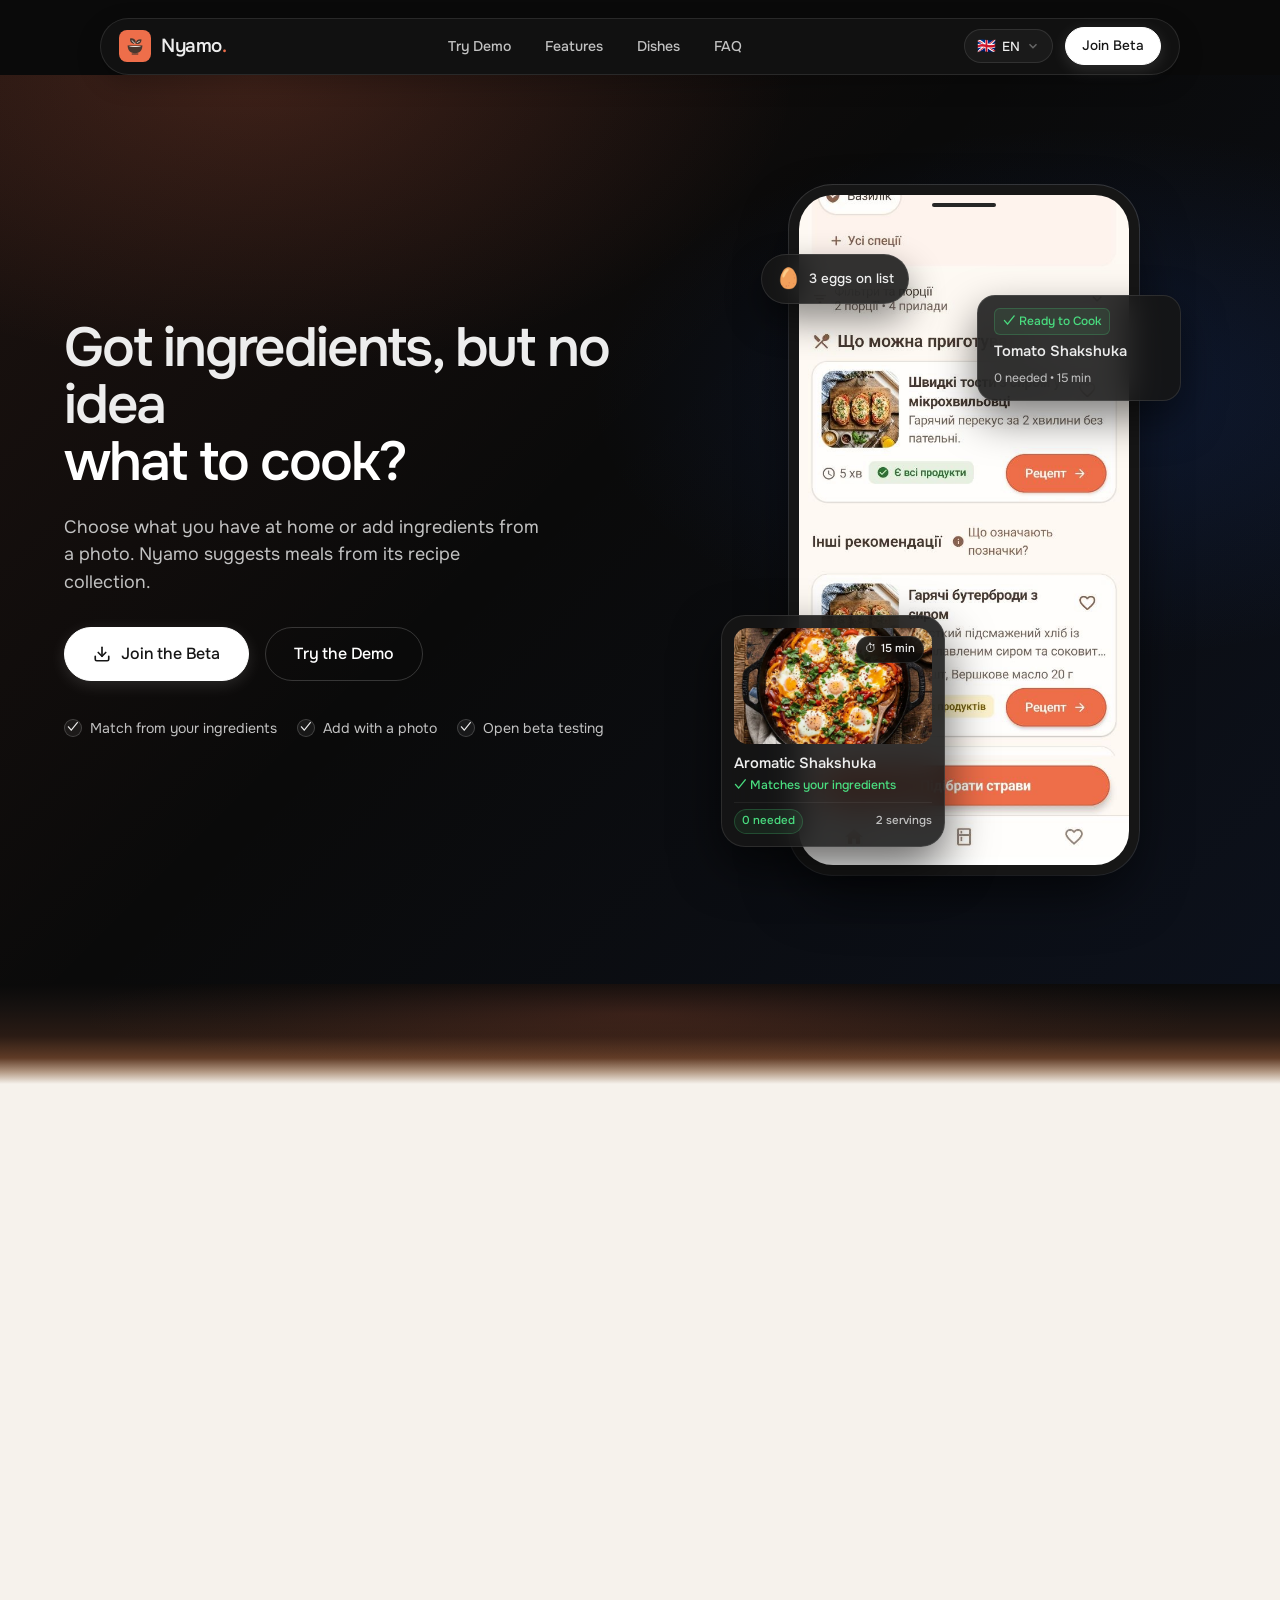
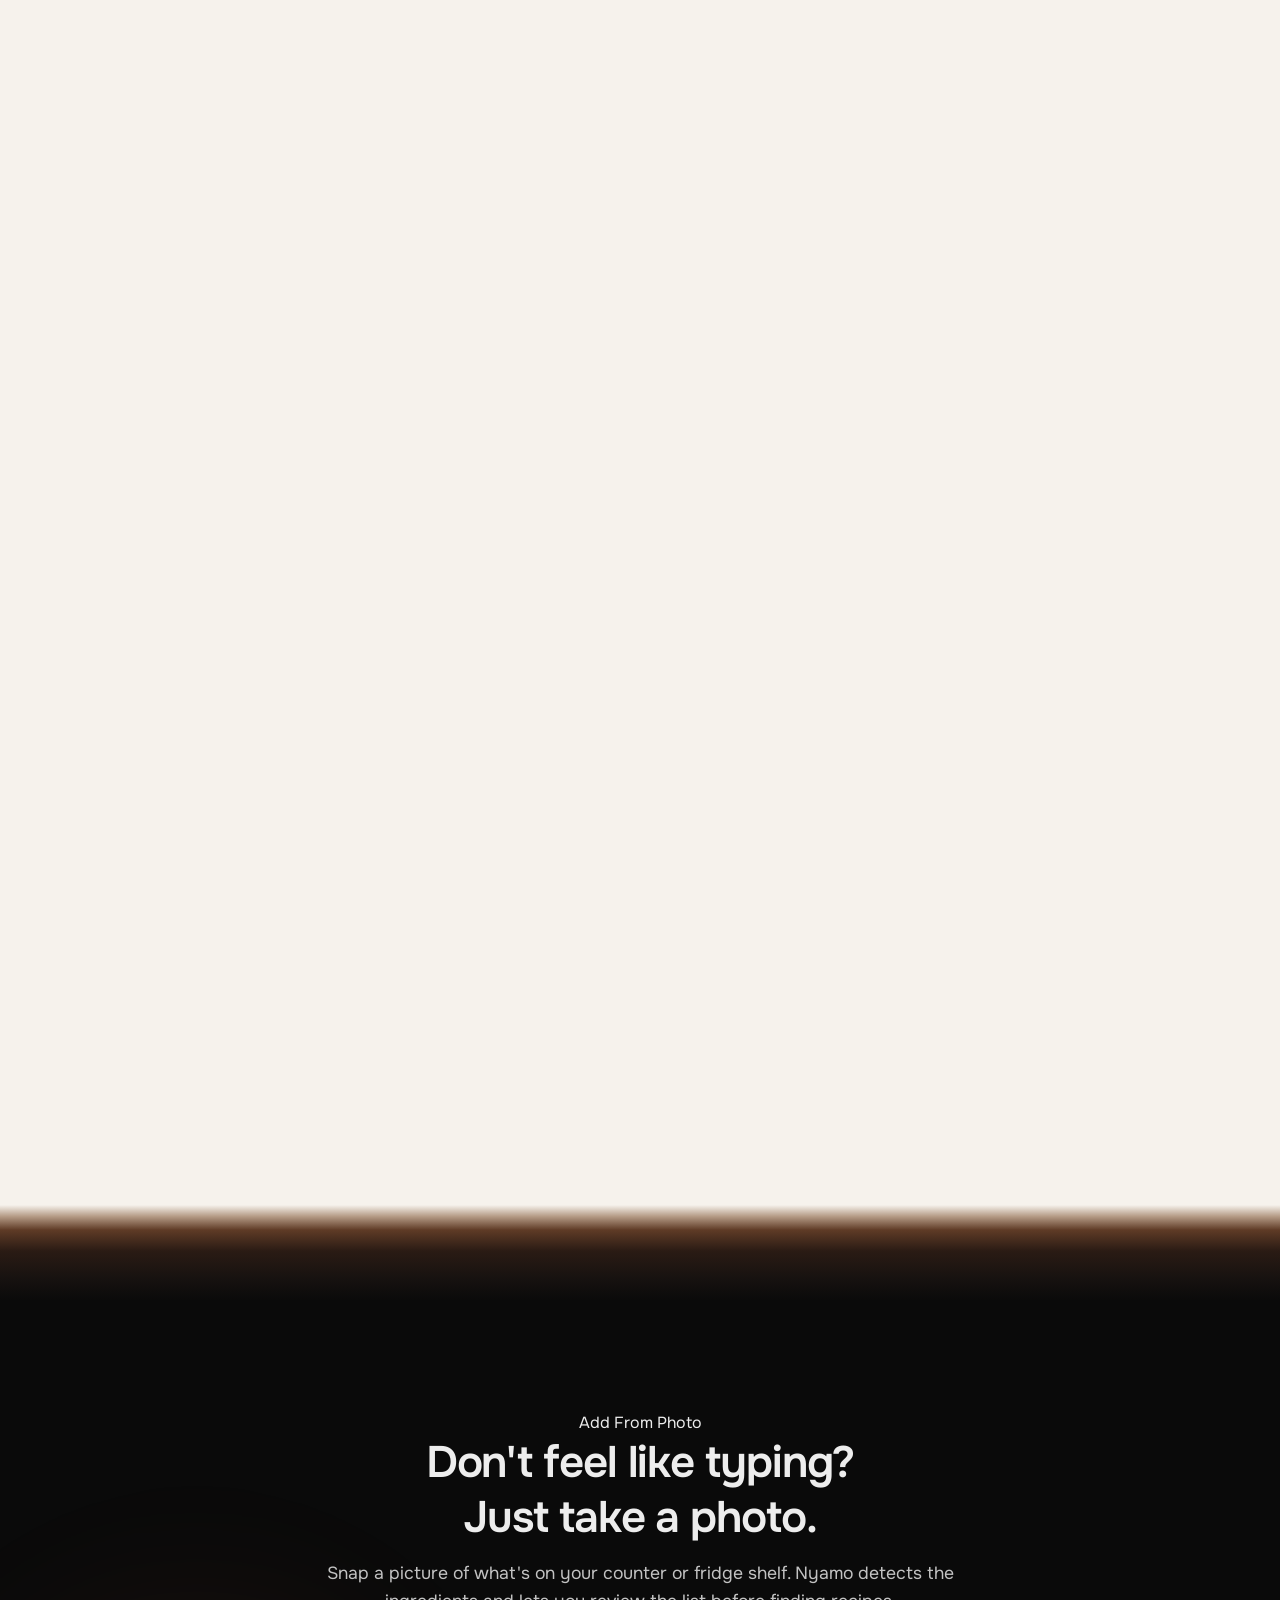
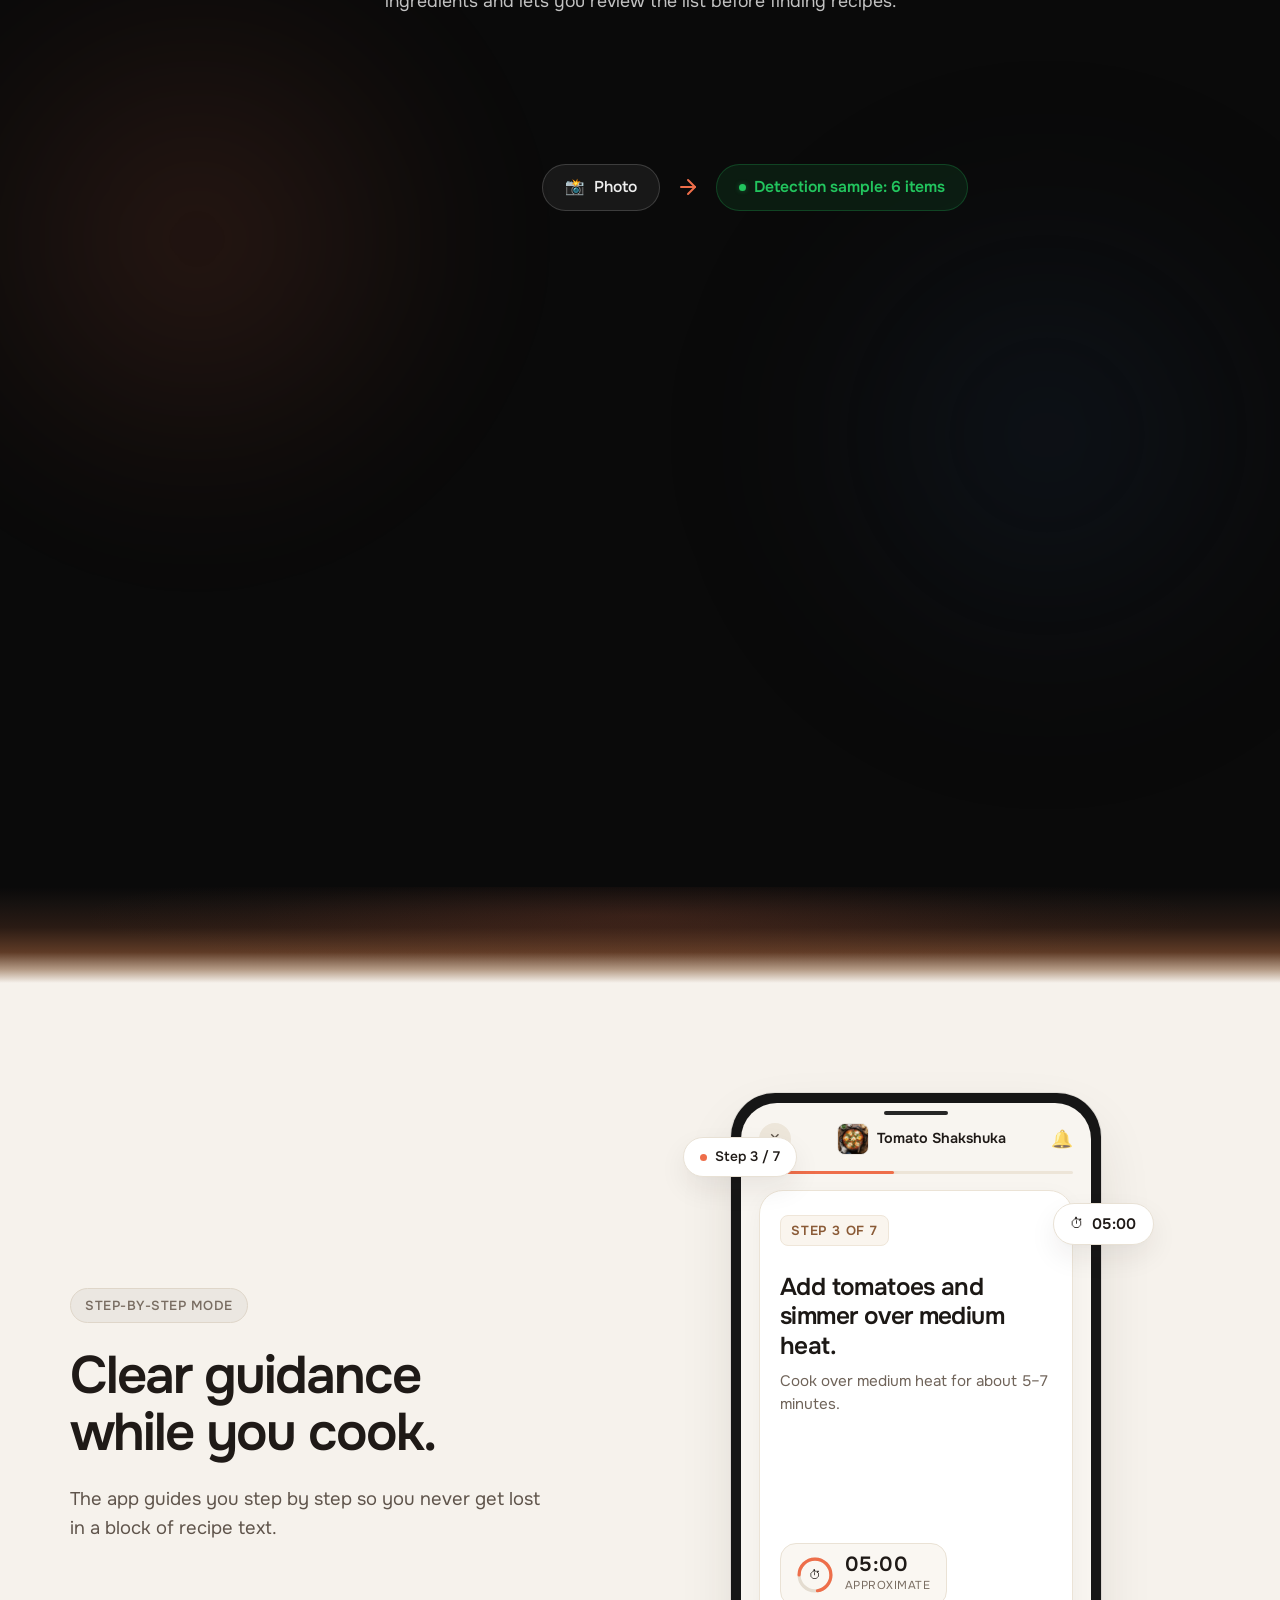
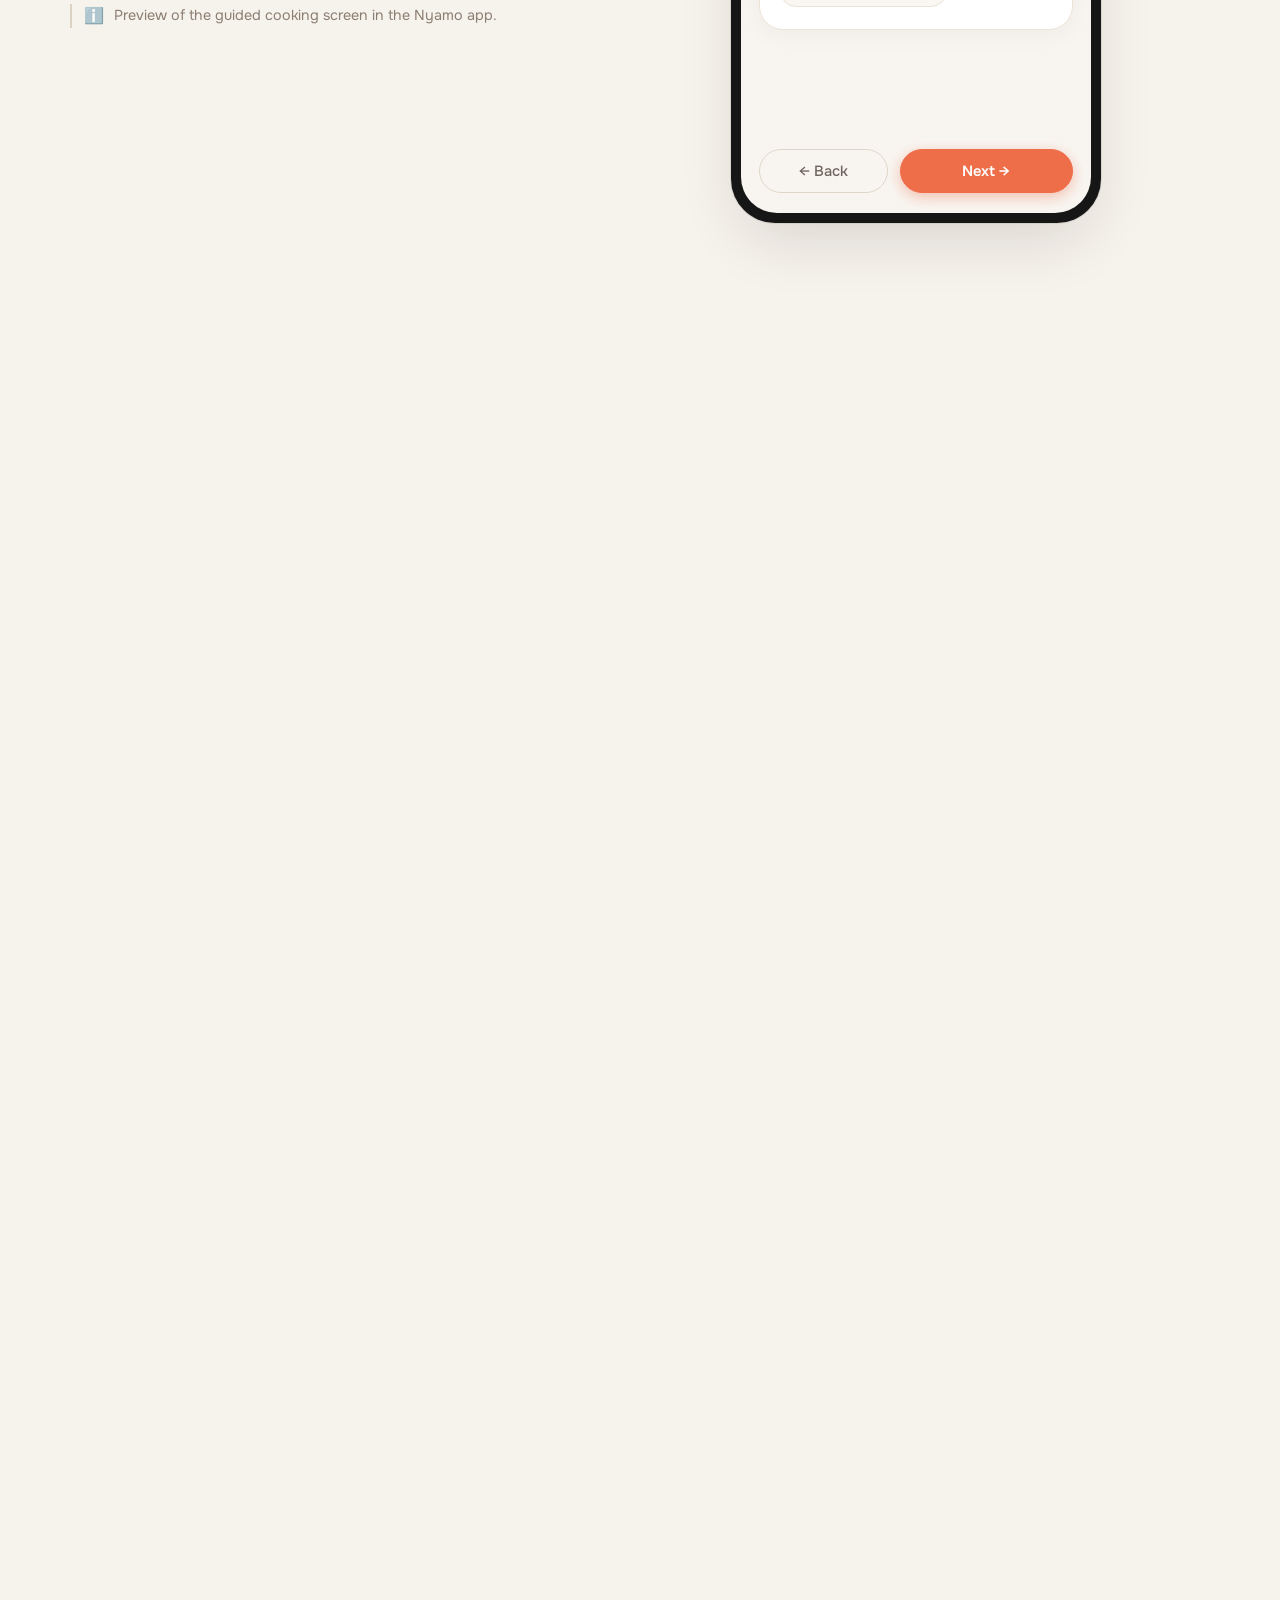
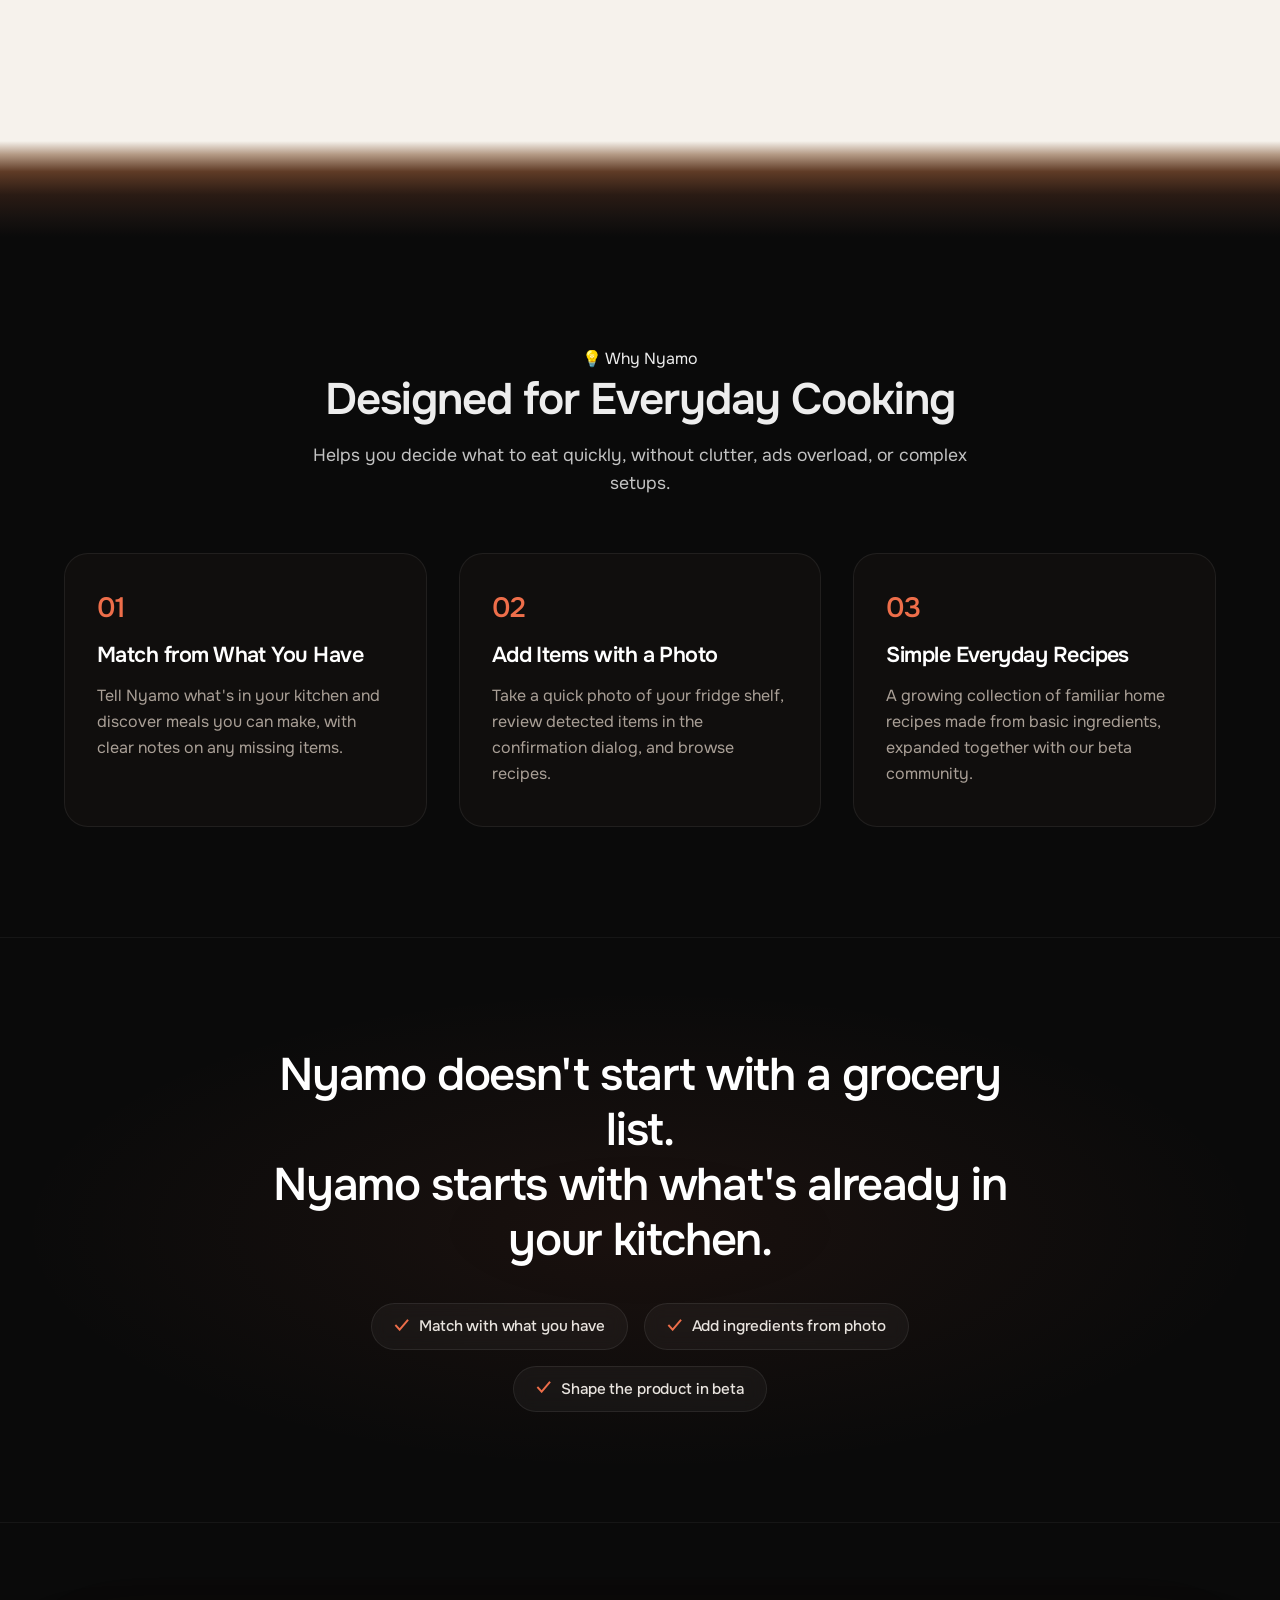
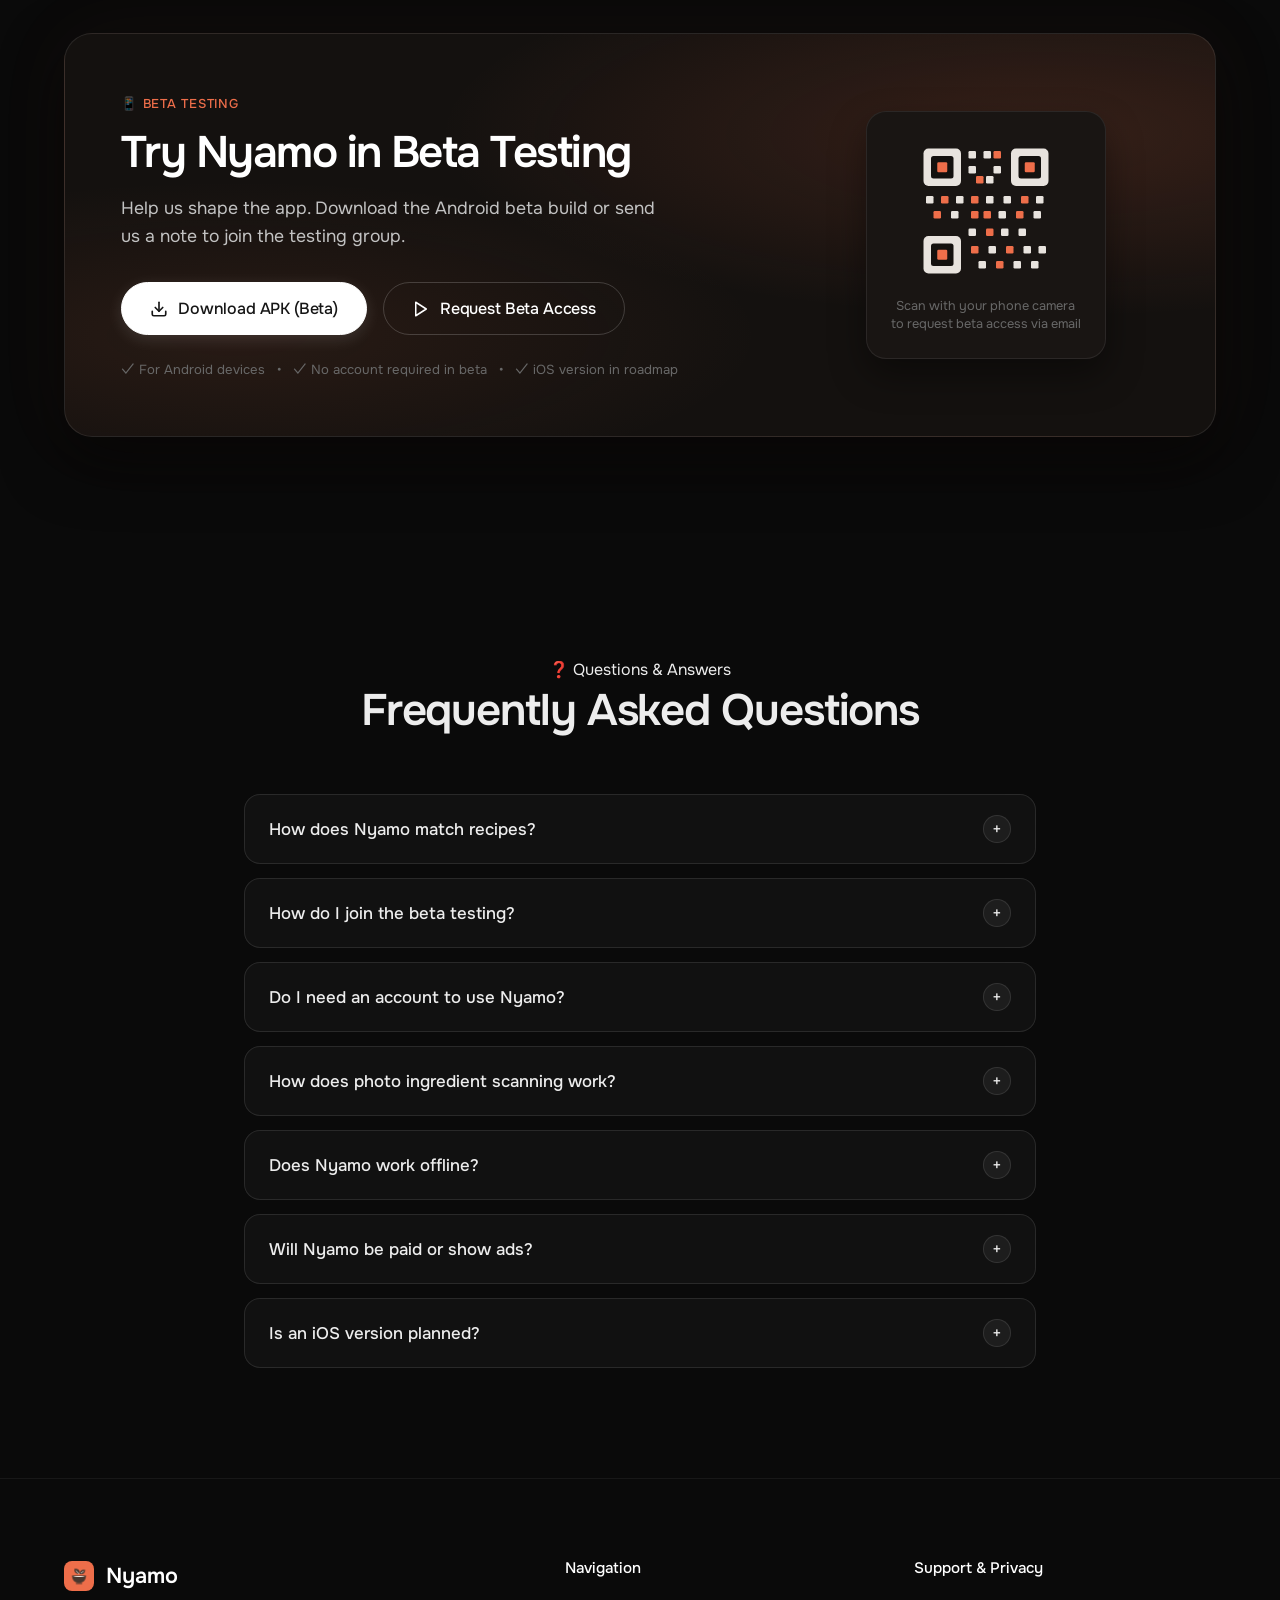
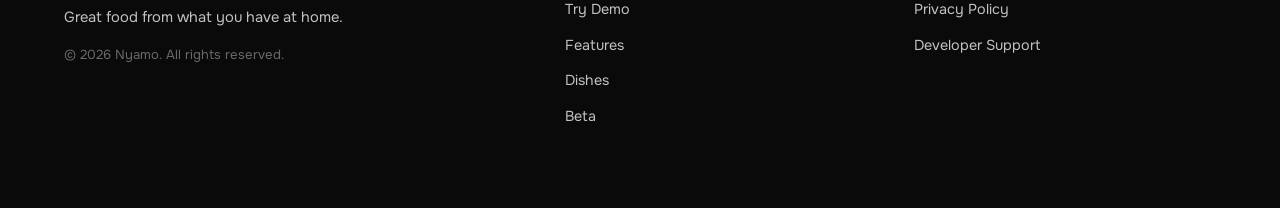
==== index.html @ 5fc953c7 "feat(landing): rewrite user copy for UK/PL/EN per verified product concept and beta launch" ====
<!DOCTYPE html>
<html lang="uk">
<head>
  <meta charset="UTF-8">
  <meta name="viewport" content="width=device-width, initial-scale=1.0">
  <title>Nyamo — Пошук страв із твоїх продуктів | Бета-тестування</title>
  
  <meta name="description" content="Nyamo допомагає знайти ідеї смачних страв із продуктів, які вже є вдома або на фото. Простий підбір страв, збереження прогресу та відкрите бета-тестування.">
  <meta name="keywords" content="Nyamo, Нямо, що приготувати, рецепти з продуктів, підбір страв, бета-тестування, рецепти за фото, кулінарний помічник">
  <meta name="author" content="NeoFlux Technologies">
  <meta name="theme-color" content="#0a0a0a">

  <!-- Open Graph / Facebook -->
  <meta property="og:type" content="website">
  <meta property="og:url" content="https://nyamo.app/">
  <meta property="og:title" content="Nyamo — Пошук страв із твоїх продуктів | Бета-тестування">
  <meta property="og:description" content="Знаходь ідеї смачних страв із продуктів, які вже є вдома або на фото. Простий підбір страв, збереження прогресу та відкрите бета-тестування.">
  <meta property="og:image" content="assets/images/feature-graphic-1024x500.png">

  <!-- Twitter -->
  <meta name="twitter:card" content="summary_large_image">
  <meta name="twitter:title" content="Nyamo — Пошук страв із твоїх продуктів">
  <meta name="twitter:description" content="Знаходь ідеї смачних страв із продуктів, які вже є вдома або на фото. Простий підбір страв та відкрите бета-тестування.">
  <meta name="twitter:image" content="assets/images/feature-graphic-1024x500.png">

  <!-- Favicon -->
  <link rel="icon" type="image/png" href="assets/images/icon-512.png">

  <!-- Fonts: Onest (Multilingual with full Ukrainian Cyrillic support) -->
  <link rel="preconnect" href="https://fonts.googleapis.com">
  <link rel="preconnect" href="https://fonts.gstatic.com" crossorigin>
  <link href="https://fonts.googleapis.com/css2?family=Onest:wght@400..700&display=swap" rel="stylesheet">

  <link rel="stylesheet" href="styles.css">
</head>
<body class="theme-dimension">

  <!-- Navigation -->
  <header class="site-header" id="header">
    <div class="header-container">
      <a href="#" class="brand-logo" aria-label="Nyamo Головна">
        <img src="assets/images/icon-512.png" alt="Логотип Nyamo" class="brand-icon">
        <span class="brand-text">Nyamo<span class="brand-dot">.</span></span>
      </a>

      <nav class="desktop-nav" aria-label="Головне меню" id="desktopNav">
        <span class="nav-active-pill" id="navActivePill" aria-hidden="true"></span>
        <a href="#interactive-demo" class="nav-link" data-i18n="nav.demo">Спробувати демо</a>
        <a href="#features" class="nav-link" data-i18n="nav.features">Можливості</a>
        <a href="#food-discovery" class="nav-link" data-i18n="nav.recipes">Страви</a>
        <a href="#faq" class="nav-link" data-i18n="nav.faq">FAQ</a>
      </nav>

      <div class="header-actions">
        <!-- Language Switcher -->
        <div class="lang-selector" id="langSelector">
          <button class="lang-btn" id="langDropdownBtn" aria-label="Оберіть мову" aria-expanded="false">
            <span class="lang-current-flag">🇺🇦</span>
            <span class="lang-current-code">UA</span>
            <svg class="lang-arrow" viewBox="0 0 24 24" width="14" height="14" fill="none" stroke="currentColor" stroke-width="2.5"><polyline points="6 9 12 15 18 9"></polyline></svg>
          </button>
          <div class="lang-dropdown" id="langDropdown">
            <button class="lang-option active" data-lang="uk">
              <span class="flag">🇺🇦</span>
              <span class="name">Українська</span>
            </button>
            <button class="lang-option" data-lang="pl">
              <span class="flag">🇵🇱</span>
              <span class="name">Polski</span>
            </button>
            <button class="lang-option" data-lang="en">
              <span class="flag">🇬🇧</span>
              <span class="name">English</span>
            </button>
          </div>
        </div>

        <a href="#download" class="btn btn-primary btn-sm header-cta" data-i18n="nav.download">
          <svg class="btn-icon" viewBox="0 0 24 24" fill="none" stroke="currentColor" stroke-width="2" stroke-linecap="round" stroke-linejoin="round">
            <path d="M21 15v4a2 2 0 0 1-2 2H5a2 2 0 0 1-2-2v-4"></path>
            <polyline points="7 10 12 15 17 10"></polyline>
            <line x1="12" y1="15" x2="12" y2="3"></line>
          </svg>
          Долучитися до бети
        </a>
        <button class="menu-toggle" id="menuToggle" aria-label="Відкрити меню" aria-expanded="false">
          <span class="hamburger-line"></span>
          <span class="hamburger-line"></span>
          <span class="hamburger-line"></span>
        </button>
      </div>
    </div>

    <!-- Mobile Navigation Drawer -->
    <div class="mobile-drawer" id="mobileDrawer">
      <nav class="mobile-nav" aria-label="Мобільне меню">
        <div class="mobile-lang-row">
          <span class="mobile-lang-label">Мова / Language:</span>
          <div class="mobile-lang-buttons">
            <button class="mobile-lang-btn active" data-lang="uk">🇺🇦 UA</button>
            <button class="mobile-lang-btn" data-lang="pl">🇵🇱 PL</button>
            <button class="mobile-lang-btn" data-lang="en">🇬🇧 EN</button>
          </div>
        </div>
        <a href="#interactive-demo" class="mobile-nav-link" data-i18n="nav.demo">Спробувати демо</a>
        <a href="#features" class="mobile-nav-link" data-i18n="nav.features">Можливості</a>
        <a href="#food-discovery" class="mobile-nav-link" data-i18n="nav.recipes">Страви</a>
        <a href="#faq" class="mobile-nav-link" data-i18n="nav.faq">FAQ</a>
        <div class="mobile-nav-footer">
          <a href="#download" class="btn btn-primary btn-block" data-i18n="hero.ctaDownload">Долучитися до бета-тестування</a>
        </div>
      </nav>
    </div>
  </header>

  <main>
    <!-- Hero Section -->
    <section class="hero-section" id="hero">
      <div class="container hero-grid">
        <div class="hero-content">
          <h1 class="hero-title" data-i18n="hero.title">
            Є продукти, але не знаєш,<br>
            <span class="text-highlight">що приготувати?</span>
          </h1>

          <p class="hero-subtitle" data-i18n="hero.subtitle">
            Обери продукти, які маєш, або додай їх за допомогою фото. Nyamo запропонує страви з каталогу рецептів.
          </p>

          <div class="hero-cta-group">
            <a href="#download" class="btn btn-primary btn-lg">
              <svg class="btn-icon" viewBox="0 0 24 24" fill="none" stroke="currentColor" stroke-width="2.2" stroke-linecap="round" stroke-linejoin="round">
                <path d="M21 15v4a2 2 0 0 1-2 2H5a2 2 0 0 1-2-2v-4"></path>
                <polyline points="7 10 12 15 17 10"></polyline>
                <line x1="12" y1="15" x2="12" y2="3"></line>
              </svg>
              <span data-i18n="hero.ctaDownload">Долучитися до бета-тестування</span>
            </a>

            <a href="#interactive-demo" class="btn btn-secondary btn-lg">
              <span data-i18n="hero.ctaDemo">Спробувати демо</span>
            </a>
          </div>

          <div class="hero-trust-row">
            <div class="trust-pill">
              <span class="trust-icon">✓</span>
              <span data-i18n="hero.trustFree">Підбір за твоїми продуктами</span>
            </div>
            <div class="trust-pill">
              <span class="trust-icon">✓</span>
              <span data-i18n="hero.trustOffline">Додавання за фото</span>
            </div>
            <div class="trust-pill">
              <span class="trust-icon">✓</span>
              <span data-i18n="hero.trustRecipes">Відкрите бета-тестування</span>
            </div>
          </div>
        </div>

        <div class="hero-visual">
          <div class="phone-mockup-wrapper">
            <!-- Floating Element 1: Food Photography Plate Showcase Card -->
            <div class="hero-food-plate" id="heroFoodPlate">
              <div class="food-plate-img-wrapper">
                <img src="assets/images/dishes/recipe_shakshuka.webp" alt="Гаряча домашня шакшука" class="food-plate-img" loading="eager">
                <div class="food-plate-tag">
                  <span>⏱</span>
                  <span data-i18n="hero.foodCardTime">15 хв</span>
                </div>
              </div>
              <div class="food-plate-details">
                <strong class="food-plate-title" data-i18n="hero.foodCardTitle">Ароматна шакшука</strong>
                <p class="food-plate-subtitle" data-i18n="hero.foodCardStatus">✓ Підходить за списком продуктів</p>
                <div class="food-plate-meta">
                  <span class="badge-mini-green" data-i18n="hero.foodCardMissing">0 докуплено</span>
                  <span class="badge-mini-servings" data-i18n="hero.foodCardServings">2 порції</span>
                </div>
              </div>
            </div>

            <!-- Floating Element 2: Compact Supporting Pill -->
            <div class="floating-card floating-pill-compact">
              <span class="floating-emoji">🥚</span>
              <strong data-i18n="hero.badgeEggsPill">3 яйця у списку</strong>
            </div>

            <!-- Floating Element 3: Recipe Status Card -->
            <div class="floating-card floating-card-status">
              <div class="floating-status-header">
                <span class="floating-badge-status status-can-cook" data-i18n="hero.badgeCanCook">✓ Можна приготувати</span>
              </div>
              <p class="floating-status-title" data-i18n="hero.badgeShakshuka">Шакшука з томатами</p>
              <div class="floating-status-meta">
                <span data-i18n="hero.foodCardMissing">0 докуплено</span> • <span data-i18n="hero.foodCardTime">15 хв</span>
              </div>
            </div>

            <!-- Realistic Smartphone Frame -->
            <div class="phone-frame">
              <div class="phone-speaker"></div>
              <div class="phone-screen">
                <img src="assets/images/screenshots/03-recommendations.jpg" alt="Інтерфейс додатку Nyamo — список рекомендацій" class="screen-img">
              </div>
            </div>
          </div>
        </div>
      </div>
    </section>

    <!-- Smooth Transition Bleed into Warm Cream Canvas -->
    <div class="hero-transition-bleed" aria-hidden="true"></div>

    <!-- Interactive Ingredient Playground Section (Warm Cream Canvas) -->
    <section class="section playground-section" id="interactive-demo">
      <div class="container">
        <div class="section-header text-center">
          <h2 class="section-title reveal-item" data-i18n="playground.title">
            Обери продукти.<br>
            Подивись, що можна приготувати.
          </h2>
          <p class="section-description reveal-item reveal-delay-1" data-i18n="playground.desc">
            Познач, що є вдома, і подивись варіанти страв із каталогу. Nyamo покаже точний збіг або чого саме не вистачає.
          </p>
        </div>

        <div class="playground-card reveal-item reveal-delay-2">
          <!-- Control Bar -->
          <div class="playground-controls">
            <div class="controls-label">
              <span class="icon">🧺</span>
              <strong data-i18n="playground.fridgeLabel">Твій віртуальний холодильник</strong>
              <span class="selected-count" id="selectedCount">Вибрано: 0</span>
            </div>

            <div class="preset-buttons">
              <span class="preset-label" data-i18n="playground.presetLabel">Швидкі набори:</span>
              <button class="preset-btn" data-preset="breakfast" data-i18n="playground.presetBreakfast">Сніданок</button>
              <button class="preset-btn" data-preset="potato" data-i18n="playground.presetPotato">Деруни &amp; Картопля</button>
              <button class="preset-btn" data-preset="pasta" data-i18n="playground.presetPasta">Сирна паста</button>
              <button class="preset-btn preset-reset" id="resetIngredients" data-i18n="playground.presetReset">Очистити</button>
            </div>
          </div>

          <!-- Ingredient Chips Grid -->
          <div class="chips-container" id="chipsContainer">
            <!-- Generated dynamically by app.js -->
          </div>

          <!-- Live Matching Results Header -->
          <div class="matcher-results-header">
            <div class="results-title-group">
              <h3 class="results-title" data-i18n="playground.resultsTitle">Підібрані страви</h3>
              <p class="results-subtitle" id="resultsSummary">Оберіть інгредієнти вище, щоб побачити відповідні страви</p>
            </div>
            <div class="portions-selector">
              <span class="portions-label" data-i18n="playground.portionsLabel">Порції:</span>
              <div class="portions-toggle">
                <button class="portion-btn active" data-portions="2" data-i18n="playground.portion2">2 порції</button>
                <button class="portion-btn" data-portions="4" data-i18n="playground.portion4">4 порції</button>
              </div>
            </div>
          </div>

          <!-- Matching Recipe Cards Grid -->
          <div class="matching-recipes-grid" id="matchingRecipesGrid">
            <!-- Generated dynamically by app.js -->
          </div>
        </div>
      </div>
    </section>

    <!-- Smooth Transition Bleed back to Dark Canvas -->
    <div class="playground-transition-bottom" aria-hidden="true"></div>

    <!-- Camera Scanning Section (Dark Cinematic Canvas) -->
    <section class="section camera-section" id="camera-scan">
      <div class="container">
        <!-- Section Header -->
        <div class="section-header text-center">
          <div class="section-badge" data-i18n="camera.tag">Додавання за фото</div>
          <h2 class="section-title" data-i18n="camera.title">
            Не хочеш додавати вручну?<br>
            Просто сфотографуй.
          </h2>
          <p class="section-description" data-i18n="camera.desc">
            Сфотографуй те, що маєш на поличці чи на столі. Nyamo запропонує список продуктів для перевірки перед підбором страв.
          </p>
        </div>

        <!-- Large Two-Part Composition Grid -->
        <div class="camera-composition-grid">
          <!-- LEFT: Large Phone Mockup with Nyamo Camera Interface -->
          <div class="camera-mockup-col">
            <div class="camera-mockup-wrapper">
              <div class="phone-frame camera-phone-frame">
                <div class="phone-speaker"></div>
                <div class="phone-screen camera-phone-screen">
                  <div class="camera-viewfinder">
                    <!-- Top Camera Bar -->
                    <div class="camera-top-bar">
                      <button class="cam-tool-btn" aria-label="Flash" type="button">⚡️</button>
                      <div class="cam-brand-badge">Nyamo Cam</div>
                      <button class="cam-tool-btn" aria-label="Grid" type="button">
                        <svg width="14" height="14" viewBox="0 0 24 24" fill="none" stroke="currentColor" stroke-width="2">
                          <rect x="3" y="3" width="18" height="18" rx="2"></rect>
                          <line x1="9" y1="3" x2="9" y2="21"></line>
                          <line x1="15" y1="3" x2="15" y2="21"></line>
                          <line x1="3" y1="9" x2="21" y2="9"></line>
                          <line x1="3" y1="15" x2="21" y2="15"></line>
                        </svg>
                      </button>
                    </div>

                    <!-- Viewfinder Preview Area -->
                    <div class="camera-preview-area">
                      <img src="assets/images/camera-counter-ingredients.webp" alt="Продукти на кухонній стільниці у видошукачі Nyamo" class="camera-photo-bg" loading="lazy">
                      
                      <!-- Subtle Scan Beam (Runs once on scroll entrance) -->
                      <div class="camera-scan-line" aria-hidden="true"></div>

                      <!-- Native Floating Recognition Badges (Timed to scan sweep) -->
                      <div class="cam-detect-label cam-label-milk" style="--delay: 0.35s;">
                        <span class="cam-label-name" data-i18n="camera.labelMilk">Молоко</span>
                        <span class="cam-label-check">✓</span>
                      </div>

                      <div class="cam-detect-label cam-label-onion" style="--delay: 0.48s;">
                        <span class="cam-label-name" data-i18n="camera.labelOnion">Цибуля</span>
                        <span class="cam-label-check">✓</span>
                      </div>

                      <div class="cam-detect-label cam-label-herbs" style="--delay: 0.62s;">
                        <span class="cam-label-name" data-i18n="camera.labelHerbs">Зелень</span>
                        <span class="cam-label-check">✓</span>
                      </div>

                      <div class="cam-detect-label cam-label-eggs" style="--delay: 0.74s;">
                        <span class="cam-label-name" data-i18n="camera.labelEggs">Яйця</span>
                        <span class="cam-label-check">✓</span>
                      </div>

                      <div class="cam-detect-label cam-label-cheese" style="--delay: 0.88s;">
                        <span class="cam-label-name" data-i18n="camera.labelCheese">Сир</span>
                        <span class="cam-label-check">✓</span>
                      </div>

                      <div class="cam-detect-label cam-label-tomatoes" style="--delay: 1.02s;">
                        <span class="cam-label-name" data-i18n="camera.labelTomatoes">Помідори</span>
                        <span class="cam-label-check">✓</span>
                      </div>
                    </div>

                    <!-- Bottom Camera Controls -->
                    <div class="camera-bottom-bar">
                      <div class="cam-thumb-preview">
                        <img src="assets/images/dishes/recipe_shakshuka.webp" alt="Галерея" class="cam-thumb-img">
                      </div>
                      <div class="cam-shutter-ring">
                        <div class="cam-shutter-btn"></div>
                      </div>
                      <button class="cam-flip-btn" aria-label="Flip camera" type="button">
                        <svg width="18" height="18" viewBox="0 0 24 24" fill="none" stroke="currentColor" stroke-width="2" stroke-linecap="round" stroke-linejoin="round">
                          <path d="M21.5 2v6h-6M21.34 15.57a10 10 0 1 1-.57-8.38l5.67-5.67"/>
                        </svg>
                      </button>
                    </div>
                  </div>
                </div>
              </div>
            </div>
          </div>

          <!-- RIGHT: Workflow Transformation & Instant Results -->
          <div class="camera-workflow-col">
            <div class="camera-workflow-panel">
              <!-- Workflow Step Progression -->
              <div class="workflow-flow-bar">
                <div class="workflow-source-tag">
                  <span class="workflow-icon">📸</span>
                  <span data-i18n="camera.flowPhoto">Фото</span>
                </div>
                <div class="workflow-flow-arrow" aria-hidden="true">
                  <svg width="24" height="24" viewBox="0 0 24 24" fill="none" stroke="currentColor" stroke-width="2" stroke-linecap="round" stroke-linejoin="round">
                    <line x1="5" y1="12" x2="19" y2="12"></line>
                    <polyline points="12 5 19 12 12 19"></polyline>
                  </svg>
                </div>
                <div class="workflow-result-badge">
                  <span class="workflow-dot"></span>
                  <span data-i18n="camera.flowDetected">Приклад розпізнавання: 6 продуктів</span>
                </div>
              </div>

              <!-- Detected Ingredients Chips Grid -->
              <div class="scan-detected-chips">
                <div class="scan-detected-chip" style="--chip-delay: 0.70s;">
                  <span class="chip-emoji">🍅</span>
                  <span class="chip-title" data-i18n="camera.labelTomatoes">Помідори</span>
                  <span class="chip-status-check">✓</span>
                </div>
                <div class="scan-detected-chip" style="--chip-delay: 0.78s;">
                  <span class="chip-emoji">🥚</span>
                  <span class="chip-title" data-i18n="camera.labelEggs">Яйця</span>
                  <span class="chip-status-check">✓</span>
                </div>
                <div class="scan-detected-chip" style="--chip-delay: 0.86s;">
                  <span class="chip-emoji">🧀</span>
                  <span class="chip-title" data-i18n="camera.labelCheese">Сир</span>
                  <span class="chip-status-check">✓</span>
                </div>
                <div class="scan-detected-chip" style="--chip-delay: 0.94s;">
                  <span class="chip-emoji">🥛</span>
                  <span class="chip-title" data-i18n="camera.labelMilk">Молоко</span>
                  <span class="chip-status-check">✓</span>
                </div>
                <div class="scan-detected-chip" style="--chip-delay: 1.02s;">
                  <span class="chip-emoji">🧅</span>
                  <span class="chip-title" data-i18n="camera.labelOnion">Цибуля</span>
                  <span class="chip-status-check">✓</span>
                </div>
                <div class="scan-detected-chip" style="--chip-delay: 1.10s;">
                  <span class="chip-emoji">🌿</span>
                  <span class="chip-title" data-i18n="camera.labelHerbs">Зелень</span>
                  <span class="chip-status-check">✓</span>
                </div>
              </div>

              <!-- Ready Dishes Preview Block -->
              <div class="scan-ready-block">
                <div class="scan-ready-header">
                  <span class="scan-ready-badge-icon">⚡️</span>
                  <h3 class="scan-ready-title" data-i18n="camera.readyDishes">8 страв у каталозі</h3>
                </div>

                <div class="scan-recipes-pair">
                  <!-- Recipe Card 1: Shakshuka -->
                  <div class="scan-recipe-card" data-open-recipe="shakshuka" role="button" tabindex="0">
                    <div class="scan-card-thumb">
                      <img src="assets/images/dishes/recipe_shakshuka.webp" alt="Шакшука" class="scan-card-img" loading="lazy">
                      <span class="scan-badge-ready" data-i18n="camera.badgeReady">✓ Є всі інгредієнти</span>
                    </div>
                    <div class="scan-card-info">
                      <h4 class="scan-recipe-name" data-i18n="camera.recipe1Title">Ароматна шакшука</h4>
                      <p class="scan-recipe-meta" data-i18n="camera.recipe1Meta">⏱ 25 хв • 🍳 Плита</p>
                      <span class="scan-card-link">
                        <span data-i18n="camera.viewRecipe">Переглянути рецепт</span>
                        <span class="link-arrow" aria-hidden="true">→</span>
                      </span>
                    </div>
                  </div>

                  <!-- Recipe Card 2: Milk Omelette -->
                  <div class="scan-recipe-card" data-open-recipe="omelette" role="button" tabindex="0">
                    <div class="scan-card-thumb">
                      <img src="assets/images/dishes/recipe_fluffy_milk_omelette.webp" alt="Омлет" class="scan-card-img" loading="lazy">
                      <span class="scan-badge-ready" data-i18n="camera.badgeReady">✓ Є всі інгредієнти</span>
                    </div>
                    <div class="scan-card-info">
                      <h4 class="scan-recipe-name" data-i18n="camera.recipe2Title">Пишний молочний омлет</h4>
                      <p class="scan-recipe-meta" data-i18n="camera.recipe2Meta">⏱ 10 хв • 🍳 Сковорода</p>
                      <span class="scan-card-link">
                        <span data-i18n="camera.viewRecipe">Переглянути рецепт</span>
                        <span class="link-arrow" aria-hidden="true">→</span>
                      </span>
                    </div>
                  </div>
                </div>
              </div>
            </div>
          </div>
        </div>
      </div>
    </section>

    <!-- Atmospheric Transition: Dark Camera Canvas -> Warm Cream Guided Cooking Canvas -->
    <div class="camera-transition-bottom" aria-hidden="true"></div>

    <!-- Guided Cooking Section (Warm Cream Canvas) -->
    <section class="section cooking-section" id="cooking-mode">
      <div class="container">
        <div class="cooking-editorial-grid">
          <!-- LEFT: Editorial Storytelling Content (45%) -->
          <div class="cooking-content-col">
            <div class="cooking-badge" data-i18n="cooking.tag">Покроковий процес</div>
            <h2 class="cooking-title" data-i18n="cooking.title">
              Зрозумілі кроки<br>
              під час готування.
            </h2>
            <p class="cooking-description" data-i18n="cooking.desc">
              Застосунок показує процес крок за кроком, щоб не губитися у великому тексті рецепта.
            </p>

            <div class="cooking-handsfree-note">
              <span class="handsfree-icon">ℹ️</span>
              <span class="handsfree-text" data-i18n="cooking.handsFree">Демонстраційний вигляд екрана приготування в застосунку.</span>
            </div>
          </div>

          <!-- RIGHT: Large Phone Mockup with Active Guided Cooking Experience (55%) -->
          <div class="cooking-mockup-col">
            <div class="cooking-mockup-wrapper">
              <!-- Contextual Floating Elements (strictly two pills) -->
              <!-- Floating Element 1: Step Pill (top-left) -->
              <div class="cooking-floating-pill cooking-float-step" id="cookingFloatStep">
                <span class="float-step-dot"></span>
                <span class="float-step-text" id="cookingFloatStepText" data-i18n="cooking.floatingStep">Крок 3 / 7</span>
              </div>

              <!-- Floating Element 2: Active Timer Pill (top-right) -->
              <div class="cooking-floating-pill cooking-float-timer" id="cookingFloatTimer">
                <span class="float-timer-icon">⏱</span>
                <strong class="float-timer-digits" id="cookingFloatTimerDigits">05:00</strong>
              </div>

              <!-- Smartphone Device Frame -->
              <div class="phone-frame cooking-phone-frame" id="cookingPhoneFrame">
                <div class="phone-speaker"></div>
                <div class="phone-screen cooking-phone-screen">
                  <div class="cooking-app-ui">
                    <!-- App Header -->
                    <div class="cooking-ui-top">
                      <div class="cooking-ui-close" aria-label="Закрити рецепт">✕</div>
                      <div class="cooking-ui-dish-info">
                        <img src="assets/images/dishes/recipe_shakshuka.webp" alt="Шакшука" class="cooking-dish-thumb">
                        <span class="cooking-dish-title" data-i18n="cooking.recipeTitle">Шакшука з томатами</span>
                      </div>
                      <div class="cooking-ui-sound" aria-label="Звук таймера">🔔</div>
                    </div>

                    <!-- Very Thin Nyamo-Orange Progress Line directly below recipe header -->
                    <div class="cooking-progress-container">
                      <div class="cooking-progress-bar">
                        <div class="cooking-progress-fill" id="cookingProgressFill"></div>
                      </div>
                    </div>

                    <!-- Compact Step Card (~65-75% usable height, intentional & non-stretched) -->
                    <div class="cooking-instruction-card">
                      <div class="cooking-step-header">
                        <span class="cooking-step-badge" id="cookingStepCounter" data-i18n="cooking.step3Num">Крок 3 з 7</span>
                      </div>

                      <h3 class="cooking-instruction-text" id="cookingInstructionText" data-i18n="cooking.step3Text">
                        Додай помідори та тушкуй на середньому вогні.
                      </h3>

                      <p class="cooking-instruction-sub" id="cookingInstructionSub" data-i18n="cooking.step3Sub">
                        Готуй на середньому вогні приблизно 5–7 хвилин.
                      </p>

                      <!-- Compact Timer Block (connected directly below instruction) -->
                      <div class="cooking-timer-compact" id="cookingTimerBox">
                        <div class="cooking-timer-compact-circle">
                          <svg class="timer-svg" viewBox="0 0 36 36">
                            <path class="timer-circle-bg" d="M18 2.0845 a 15.9155 15.9155 0 0 1 0 31.831 a 15.9155 15.9155 0 0 1 0 -31.831" />
                            <path class="timer-circle-progress" id="timerCircleProgress" stroke-dasharray="72, 100" d="M18 2.0845 a 15.9155 15.9155 0 0 1 0 31.831 a 15.9155 15.9155 0 0 1 0 -31.831" />
                          </svg>
                          <span class="timer-play-icon">⏱</span>
                        </div>
                        <div class="cooking-timer-compact-info">
                          <span class="cooking-timer-time" id="cookingTimerTime">05:00</span>
                          <span class="cooking-timer-label" data-i18n="cooking.timerRemaining">орієнтовно</span>
                        </div>
                      </div>
                    </div>

                    <!-- Previous / Next Controls -->
                    <div class="cooking-ui-controls">
                      <button class="btn-cooking-control btn-cooking-back" id="cookingBtnBack" type="button" data-i18n="cooking.btnBack">
                        ← Назад
                      </button>
                      <button class="btn-cooking-control btn-cooking-next" id="cookingBtnNext" type="button" data-i18n="cooking.btnNext">
                        Далі →
                      </button>
                    </div>
                  </div>
                </div>
              </div>
            </div>
          </div>
        </div>
      </div>
    </section>

    <!-- Recipe Discovery / Food Moment Section (Warm Cream Canvas) -->
    <section class="section food-discovery-section" id="food-discovery">
      <div class="container">
        <!-- Section Header (Editorial, aligned slightly left of center) -->
        <div class="discovery-header">
          <span class="discovery-tag" data-i18n="discovery.tag">Ідеї страв</span>
          <h2 class="discovery-title" data-i18n="discovery.title">
            На сьогодні точно<br>є що приготувати.
          </h2>
          <p class="discovery-subtitle" data-i18n="discovery.subtitle">
            Від швидкого сніданку до ситної вечері з того, що вже лежить у холодильнику. Прості домашні страви на кожен день.
          </p>
        </div>

        <!-- Asymmetric Editorial Recipe Grid (Desktop: 3 Asymmetric Columns) -->
        <div class="discovery-gallery-layout">
          <!-- LEFT: One large vertical featured recipe (Hero: Shakshuka) -->
          <div class="discovery-col-left">
            <div class="discovery-tile discovery-tile-vertical reveal-item" data-open-recipe="shakshuka" role="button" tabindex="0">
              <div class="discovery-img-wrapper">
                <img src="assets/images/dishes/recipe_shakshuka.webp" alt="Шакшука з томатами" class="discovery-img" id="discoveryParallaxHero" loading="lazy">
              </div>
              <div class="discovery-tile-info">
                <div class="discovery-tile-text">
                  <h3 class="discovery-tile-title" data-i18n="discovery.recipeShakshuka">Шакшука з томатами</h3>
                  <p class="discovery-tile-meta">
                    <span data-i18n="discovery.recipeShakshukaMeta">25 хв</span>
                    <span class="discovery-meta-dot">·</span>
                    <span class="discovery-meta-status" data-i18n="discovery.readyBadge">Є всі продукти</span>
                  </p>
                </div>
                <span class="discovery-arrow" aria-hidden="true">→</span>
              </div>
            </div>
          </div>

          <!-- CENTER: One wide landscape recipe + Large editorial text underneath + Another wide recipe continuing below -->
          <div class="discovery-col-center">
            <!-- Center Top: Wide Landscape Recipe (Creamy Pasta) -->
            <div class="discovery-tile discovery-tile-wide reveal-item" data-open-recipe="pasta_cheese" role="button" tabindex="0">
              <div class="discovery-img-wrapper">
                <img src="assets/images/dishes/recipe_pasta_with_cheese.webp" alt="Вершкова паста" class="discovery-img" loading="lazy">
              </div>
              <div class="discovery-tile-info">
                <div class="discovery-tile-text">
                  <h3 class="discovery-tile-title" data-i18n="discovery.recipePasta">Вершкова паста</h3>
                  <p class="discovery-tile-meta" data-i18n="discovery.recipePastaMeta">20 хв</p>
                </div>
                <span class="discovery-arrow" aria-hidden="true">→</span>
              </div>
            </div>

            <!-- Large Editorial Typography Statement (Desktop whitespace composition) -->
            <div class="discovery-editorial-statement discovery-statement-desktop reveal-item">
              <p class="discovery-statement-text" data-i18n="discovery.quote">
                Менше думати.<br>Більше готувати.
              </p>
            </div>

            <!-- Center Bottom: Wide Recipe continuing below (Crispy Potatoes) -->
            <div class="discovery-tile discovery-tile-wide reveal-item" data-open-recipe="baked_potatoes" role="button" tabindex="0">
              <div class="discovery-img-wrapper">
                <img src="assets/images/dishes/recipe_baked_potatoes_garlic.webp" alt="Хрустка картопля" class="discovery-img" loading="lazy">
              </div>
              <div class="discovery-tile-info">
                <div class="discovery-tile-text">
                  <h3 class="discovery-tile-title" data-i18n="discovery.recipePotatoes">Хрустка картопля</h3>
                  <p class="discovery-tile-meta" data-i18n="discovery.recipePotatoesMeta">35 хв</p>
                </div>
                <span class="discovery-arrow" aria-hidden="true">→</span>
              </div>
            </div>
          </div>

          <!-- RIGHT: Two smaller recipe images stacked vertically + Wide recipe continuing below -->
          <div class="discovery-col-right">
            <!-- Right Top: Small recipe (Homemade Syrnyky) -->
            <div class="discovery-tile discovery-tile-compact reveal-item" data-open-recipe="syrnyky" role="button" tabindex="0">
              <div class="discovery-img-wrapper">
                <img src="assets/images/dishes/recipe_cottage_cheese_pancakes.webp" alt="Домашні сирники" class="discovery-img" loading="lazy">
              </div>
              <div class="discovery-tile-info">
                <div class="discovery-tile-text">
                  <h3 class="discovery-tile-title" data-i18n="discovery.recipeSyrnyky">Домашні сирники</h3>
                  <p class="discovery-tile-meta" data-i18n="discovery.recipeSyrnykyMeta">25 хв</p>
                </div>
                <span class="discovery-arrow" aria-hidden="true">→</span>
              </div>
            </div>

            <!-- Right Middle: Small recipe (Fluffy Omelette) -->
            <div class="discovery-tile discovery-tile-compact reveal-item" data-open-recipe="omelette" role="button" tabindex="0">
              <div class="discovery-img-wrapper">
                <img src="assets/images/dishes/recipe_fluffy_milk_omelette.webp" alt="Пишний омлет" class="discovery-img" loading="lazy">
              </div>
              <div class="discovery-tile-info">
                <div class="discovery-tile-text">
                  <h3 class="discovery-tile-title" data-i18n="discovery.recipeOmelette">Пишний омлет</h3>
                  <p class="discovery-tile-meta" data-i18n="discovery.recipeOmeletteMeta">10 хв</p>
                </div>
                <span class="discovery-arrow" aria-hidden="true">→</span>
              </div>
            </div>

            <!-- Right Bottom: Wide recipe continuing below (Herb Chicken) -->
            <div class="discovery-tile discovery-tile-wide reveal-item" data-open-recipe="chicken_fillet" role="button" tabindex="0">
              <div class="discovery-img-wrapper">
                <img src="assets/images/dishes/recipe_pan_seared_chicken_fillet.webp" alt="Курка з травами" class="discovery-img" loading="lazy">
              </div>
              <div class="discovery-tile-info">
                <div class="discovery-tile-text">
                  <h3 class="discovery-tile-title" data-i18n="discovery.recipeChicken">Курка з травами</h3>
                  <p class="discovery-tile-meta" data-i18n="discovery.recipeChickenMeta">30 хв</p>
                </div>
                <span class="discovery-arrow" aria-hidden="true">→</span>
              </div>
            </div>
          </div>
        </div>

        <!-- Mobile Layout Statement: Placed between featured recipe and carousel (Visible only on mobile <= 768px) -->
        <div class="discovery-editorial-statement discovery-statement-mobile reveal-item">
          <p class="discovery-statement-text" data-i18n="discovery.quote">
            Менше думати.<br>Більше готувати.
          </p>
        </div>

        <!-- Mobile Horizontal Carousel (Visible only on mobile <= 768px: 85% current / 15% next) -->
        <div class="discovery-mobile-carousel-wrapper">
          <div class="discovery-mobile-carousel">
            <div class="discovery-mobile-card" data-open-recipe="pasta_cheese" role="button" tabindex="0">
              <div class="discovery-mobile-thumb">
                <img src="assets/images/dishes/recipe_pasta_with_cheese.webp" alt="Вершкова паста" loading="lazy">
              </div>
              <div class="discovery-mobile-info">
                <h4 data-i18n="discovery.recipePasta">Вершкова паста</h4>
                <p data-i18n="discovery.recipePastaMeta">20 хв</p>
              </div>
            </div>
            <div class="discovery-mobile-card" data-open-recipe="syrnyky" role="button" tabindex="0">
              <div class="discovery-mobile-thumb">
                <img src="assets/images/dishes/recipe_cottage_cheese_pancakes.webp" alt="Домашні сирники" loading="lazy">
              </div>
              <div class="discovery-mobile-info">
                <h4 data-i18n="discovery.recipeSyrnyky">Домашні сирники</h4>
                <p data-i18n="discovery.recipeSyrnykyMeta">25 хв</p>
              </div>
            </div>
            <div class="discovery-mobile-card" data-open-recipe="chicken_fillet" role="button" tabindex="0">
              <div class="discovery-mobile-thumb">
                <img src="assets/images/dishes/recipe_pan_seared_chicken_fillet.webp" alt="Курка з травами" loading="lazy">
              </div>
              <div class="discovery-mobile-info">
                <h4 data-i18n="discovery.recipeChicken">Курка з травами</h4>
                <p data-i18n="discovery.recipeChickenMeta">30 хв</p>
              </div>
            </div>
            <div class="discovery-mobile-card" data-open-recipe="baked_potatoes" role="button" tabindex="0">
              <div class="discovery-mobile-thumb">
                <img src="assets/images/dishes/recipe_baked_potatoes_garlic.webp" alt="Хрустка картопля" loading="lazy">
              </div>
              <div class="discovery-mobile-info">
                <h4 data-i18n="discovery.recipePotatoes">Хрустка картопля</h4>
                <p data-i18n="discovery.recipePotatoesMeta">35 хв</p>
              </div>
            </div>
            <div class="discovery-mobile-card" data-open-recipe="omelette" role="button" tabindex="0">
              <div class="discovery-mobile-thumb">
                <img src="assets/images/dishes/recipe_fluffy_milk_omelette.webp" alt="Пишний омлет" loading="lazy">
              </div>
              <div class="discovery-mobile-info">
                <h4 data-i18n="discovery.recipeOmelette">Пишний омлет</h4>
                <p data-i18n="discovery.recipeOmeletteMeta">10 хв</p>
              </div>
            </div>
          </div>
        </div>
      </div>
    </section>

    <!-- Atmospheric Transition: Warm Cream Recipe Discovery Canvas -> Dark Features Canvas -->
    <div class="discovery-transition-bottom" aria-hidden="true"></div>

    <!-- Features Benefits Section -->
    <section class="section features-section" id="features">
      <div class="container">
        <div class="section-header text-center">
          <span class="section-badge" data-i18n="features.badge">💡 Чому Nyamo</span>
          <h2 class="section-title" data-i18n="features.title">Продумано для повсякденного готування</h2>
          <p class="section-description" data-i18n="features.desc">
            Допомагає визначитися з їжею швидко, без зайвого шуму та складних налаштувань.
          </p>
        </div>

        <div class="features-benefits-grid">
          <!-- Benefit 1 -->
          <div class="benefit-item">
            <span class="benefit-number" aria-hidden="true" data-i18n="features.b1Num">01</span>
            <h3 class="benefit-title" data-i18n="features.b1Title">Підбір за твоїми продуктами</h3>
            <p class="benefit-text" data-i18n="features.b1Text">
              Вкажи, що є вдома — Nyamo знайде страви й чітко підкаже, якщо чогось бракує для повної порції.
            </p>
          </div>

          <!-- Benefit 2 -->
          <div class="benefit-item">
            <span class="benefit-number" aria-hidden="true" data-i18n="features.b2Num">02</span>
            <h3 class="benefit-title" data-i18n="features.b2Title">Додавання продуктів за фото</h3>
            <p class="benefit-text" data-i18n="features.b2Text">
              Зроби знімок інгредієнтів на кухні, підтвердь розпізнаний список у діалозі та одразу дивись рецепти.
            </p>
          </div>

          <!-- Benefit 3 -->
          <div class="benefit-item">
            <span class="benefit-number" aria-hidden="true" data-i18n="features.b3Num">03</span>
            <h3 class="benefit-title" data-i18n="features.b3Title">Прості щоденні страви</h3>
            <p class="benefit-text" data-i18n="features.b3Text">
              Каталог звичних домашніх страв без екзотичних інгредієнтів, який поступово розширюється разом із тестувальниками.
            </p>
          </div>
        </div>
      </div>
    </section>

    <!-- Brand Statement Section -->
    <section class="section brand-statement-section" id="brand-statement">
      <div class="container max-w-narrow text-center">
        <h2 class="brand-statement-heading" data-i18n="brandStatement.title">
          Nyamo починає не зі списку покупок.<br>
          Nyamo починає з того, що вже є вдома.
        </h2>
        <div class="brand-statement-facts">
          <div class="brand-fact-item">
            <span class="brand-fact-icon" aria-hidden="true">✓</span>
            <span class="brand-fact-text" data-i18n="brandStatement.fact1">Підбір страв із наявного</span>
          </div>
          <div class="brand-fact-item">
            <span class="brand-fact-icon" aria-hidden="true">✓</span>
            <span class="brand-fact-text" data-i18n="brandStatement.fact2">Додавання продуктів за фото</span>
          </div>
          <div class="brand-fact-item">
            <span class="brand-fact-icon" aria-hidden="true">✓</span>
            <span class="brand-fact-text" data-i18n="brandStatement.fact3">Зворотний зв'язок у беті</span>
          </div>
        </div>
      </div>
    </section>

    <!-- Download Section -->
    <section class="section download-section" id="download">
      <div class="container">
        <div class="download-card">
          <div class="download-content">
            <span class="download-badge" data-i18n="download.badge">📱 Бета-тестування</span>
            <h2 class="download-title" data-i18n="download.title">Спробуй Nyamo у бета-тестуванні</h2>
            <p class="download-description" data-i18n="download.desc">
              Допоможи нам зробити додаток зручнішим. Завантажуй бета-версію на Android або надішли запит на тестування.
            </p>

            <div class="download-buttons-group">
              <a href="assets/downloads/Nyamo.apk" class="btn btn-primary btn-lg" download>
                <svg class="btn-icon" viewBox="0 0 24 24" fill="none" stroke="currentColor" stroke-width="2.2" stroke-linecap="round" stroke-linejoin="round">
                  <path d="M21 15v4a2 2 0 0 1-2 2H5a2 2 0 0 1-2-2v-4"></path>
                  <polyline points="7 10 12 15 17 10"></polyline>
                  <line x1="12" y1="15" x2="12" y2="3"></line>
                </svg>
                <span data-i18n="download.btnDownload">Завантажити APK (Бета)</span>
              </a>

              <a href="mailto:buisness@neoflux.fluxmarketplace.store?subject=Nyamo%20Beta%20Access" class="btn btn-outline-white btn-lg">
                <svg class="btn-icon" viewBox="0 0 24 24" fill="none" stroke="currentColor" stroke-width="2" stroke-linecap="round" stroke-linejoin="round">
                  <polygon points="5 3 19 12 5 21 5 3"></polygon>
                </svg>
                <span data-i18n="download.btnGooglePlay">Запит на бета-тест</span>
              </a>
            </div>

            <div class="download-meta">
              <span data-i18n="download.metaOffline">✓ Для Android-пристроїв</span>
              <span>•</span>
              <span data-i18n="download.metaFree">✓ Без створення акаунту в беті</span>
              <span>•</span>
              <span data-i18n="download.metaClean">✓ Версія для iOS — у планах</span>
            </div>
          </div>

          <div class="download-qr-box">
            <div class="qr-card">
              <div class="qr-code-svg">
                <svg viewBox="0 0 120 120" width="150" height="150" class="qr-svg" aria-label="QR код для завантаження">
                  <!-- Finder Patterns -->
                  <rect x="10" y="10" width="30" height="30" rx="4" fill="#E8E3DE"/>
                  <rect x="16" y="16" width="18" height="18" rx="2" fill="#14110F"/>
                  <rect x="21" y="21" width="8" height="8" rx="1" fill="#EE6E4A"/>

                  <rect x="80" y="10" width="30" height="30" rx="4" fill="#E8E3DE"/>
                  <rect x="86" y="16" width="18" height="18" rx="2" fill="#14110F"/>
                  <rect x="91" y="21" width="8" height="8" rx="1" fill="#EE6E4A"/>

                  <rect x="10" y="80" width="30" height="30" rx="4" fill="#E8E3DE"/>
                  <rect x="16" y="86" width="18" height="18" rx="2" fill="#14110F"/>
                  <rect x="21" y="91" width="8" height="8" rx="1" fill="#EE6E4A"/>

                  <!-- Data modules matrix with warm Nyamo orange accents -->
                  <rect x="46" y="12" width="6" height="6" rx="1" fill="#E8E3DE"/>
                  <rect x="58" y="12" width="6" height="6" rx="1" fill="#E8E3DE"/>
                  <rect x="66" y="12" width="6" height="6" rx="1" fill="#EE6E4A"/>
                  <rect x="46" y="24" width="6" height="6" rx="1" fill="#E8E3DE"/>
                  <rect x="66" y="24" width="6" height="6" rx="1" fill="#E8E3DE"/>
                  <rect x="52" y="32" width="6" height="6" rx="1" fill="#EE6E4A"/>
                  <rect x="60" y="32" width="6" height="6" rx="1" fill="#E8E3DE"/>

                  <rect x="12" y="48" width="6" height="6" rx="1" fill="#E8E3DE"/>
                  <rect x="24" y="48" width="6" height="6" rx="1" fill="#EE6E4A"/>
                  <rect x="36" y="48" width="6" height="6" rx="1" fill="#E8E3DE"/>
                  <rect x="48" y="48" width="6" height="6" rx="1" fill="#EE6E4A"/>
                  <rect x="60" y="48" width="6" height="6" rx="1" fill="#E8E3DE"/>
                  <rect x="74" y="48" width="6" height="6" rx="1" fill="#E8E3DE"/>
                  <rect x="88" y="48" width="6" height="6" rx="1" fill="#EE6E4A"/>
                  <rect x="100" y="48" width="6" height="6" rx="1" fill="#E8E3DE"/>

                  <rect x="18" y="60" width="6" height="6" rx="1" fill="#EE6E4A"/>
                  <rect x="32" y="60" width="6" height="6" rx="1" fill="#E8E3DE"/>
                  <rect x="48" y="60" width="6" height="6" rx="1" fill="#EE6E4A"/>
                  <rect x="58" y="60" width="6" height="6" rx="1" fill="#EE6E4A"/>
                  <rect x="70" y="60" width="6" height="6" rx="1" fill="#E8E3DE"/>
                  <rect x="84" y="60" width="6" height="6" rx="1" fill="#EE6E4A"/>
                  <rect x="98" y="60" width="6" height="6" rx="1" fill="#E8E3DE"/>

                  <rect x="46" y="74" width="6" height="6" rx="1" fill="#E8E3DE"/>
                  <rect x="60" y="74" width="6" height="6" rx="1" fill="#EE6E4A"/>
                  <rect x="72" y="74" width="6" height="6" rx="1" fill="#E8E3DE"/>
                  <rect x="86" y="74" width="6" height="6" rx="1" fill="#E8E3DE"/>

                  <rect x="48" y="88" width="6" height="6" rx="1" fill="#EE6E4A"/>
                  <rect x="62" y="88" width="6" height="6" rx="1" fill="#E8E3DE"/>
                  <rect x="76" y="88" width="6" height="6" rx="1" fill="#EE6E4A"/>
                  <rect x="90" y="88" width="6" height="6" rx="1" fill="#E8E3DE"/>
                  <rect x="102" y="88" width="6" height="6" rx="1" fill="#E8E3DE"/>

                  <rect x="54" y="100" width="6" height="6" rx="1" fill="#E8E3DE"/>
                  <rect x="68" y="100" width="6" height="6" rx="1" fill="#EE6E4A"/>
                  <rect x="82" y="100" width="6" height="6" rx="1" fill="#E8E3DE"/>
                  <rect x="96" y="100" width="6" height="6" rx="1" fill="#E8E3DE"/>
                </svg>
              </div>
              <p class="qr-caption" data-i18n="download.qrCaption">Наведи камеру смартфона, щоб надіслати запит на участь у бета-тестуванні</p>
            </div>
          </div>
        </div>
      </div>
    </section>

    <!-- FAQ Section -->
    <section class="section faq-section" id="faq">
      <div class="container max-w-narrow">
        <div class="section-header text-center">
          <span class="section-badge" data-i18n="faq.badge">❓ Відповіді на питання</span>
          <h2 class="section-title" data-i18n="faq.title">Часті запитання</h2>
        </div>

        <div class="accordion" id="faqAccordion">
          <!-- Item 1: Recipe Matching -->
          <div class="accordion-item">
            <button class="accordion-header" aria-expanded="false">
              <span class="accordion-title" data-i18n="faq.q1">Як Nyamo підбирає страви?</span>
              <span class="accordion-icon">+</span>
            </button>
            <div class="accordion-body">
              <p data-i18n="faq.a1">
                Ти вказуєш наявні інгредієнти вручну або за допомогою фото. Алгоритм порівнює їх із базою рецептів, враховує необхідні пропорції та показує, які страви можна приготувати повністю, а де не вистачає кількох складників.
              </p>
            </div>
          </div>

          <!-- Item 2: How to join beta -->
          <div class="accordion-item">
            <button class="accordion-header" aria-expanded="false">
              <span class="accordion-title" data-i18n="faq.q2">Як долучитися до бета-тестування?</span>
              <span class="accordion-icon">+</span>
            </button>
            <div class="accordion-body">
              <p data-i18n="faq.a2">
                Ти можеш завантажити поточну тестову збірку для Android прямо з сайту або надіслати запит на пошту buisness@neoflux.fluxmarketplace.store, щоб отримати доступ та ділитися відгуками.
              </p>
            </div>
          </div>

          <!-- Item 3: Account / Registration -->
          <div class="accordion-item">
            <button class="accordion-header" aria-expanded="false">
              <span class="accordion-title" data-i18n="faq.q3">Чи потрібен обліковий запис для використання?</span>
              <span class="accordion-icon">+</span>
            </button>
            <div class="accordion-body">
              <p data-i18n="faq.a3">
                У поточній бета-версії реєстрація та акаунт не потрібні — твої списки та збережений прогрес зберігаються локально на пристрої. У майбутніх версіях плануються акаунти для синхронізації між пристроями.
              </p>
            </div>
          </div>

          <!-- Item 4: What happens to photos / privacy -->
          <div class="accordion-item">
            <button class="accordion-header" aria-expanded="false">
              <span class="accordion-title" data-i18n="faq.q4">Як працює додавання продуктів за фото?</span>
              <span class="accordion-icon">+</span>
            </button>
            <div class="accordion-body">
              <p data-i18n="faq.a4">
                Ти фотографуєш продукти на поличці чи столі. Фото відправляється на захищений сервер для розпізнавання, після чого додаток показує діалог перевірки, де ти можеш підтвердити, відредагувати чи прибрати будь-який розпізнаний продукт.
              </p>
            </div>
          </div>

          <!-- Item 5: Offline work -->
          <div class="accordion-item">
            <button class="accordion-header" aria-expanded="false">
              <span class="accordion-title" data-i18n="faq.q5">Чи працює Nyamo без інтернету?</span>
              <span class="accordion-icon">+</span>
            </button>
            <div class="accordion-body">
              <p data-i18n="faq.a5">
                Перегляд уже збережених рецептів та ручний підбір доступні офлайн. Інтернет потрібен для розпізнавання нових продуктів за фотографією. Повноцінний автономний режим для каталогу планується розвивати далі.
              </p>
            </div>
          </div>

          <!-- Item 6: Ads and Pricing -->
          <div class="accordion-item">
            <button class="accordion-header" aria-expanded="false">
              <span class="accordion-title" data-i18n="faq.q6">Чи буде додаток платним або з рекламою?</span>
              <span class="accordion-icon">+</span>
            </button>
            <div class="accordion-body">
              <p data-i18n="faq.a6">
                Під час відкритого бета-тестування додаток доступний безкоштовно. На етапі публічного релізу планується модель із ненав'язливою рекламою та розглядається підписка на додаткові можливості.
              </p>
            </div>
          </div>

          <!-- Item 7: iOS Version -->
          <div class="accordion-item">
            <button class="accordion-header" aria-expanded="false">
              <span class="accordion-title" data-i18n="faq.q7">Чи планується версія для iOS?</span>
              <span class="accordion-icon">+</span>
            </button>
            <div class="accordion-body">
              <p data-i18n="faq.a7">
                Так, розробка версії для iPhone є в офіційних планах команди. Вона з'явиться після відпрацювання ключових функцій та зворотного зв'язку на Android.
              </p>
            </div>
          </div>
        </div>
      </div>
    </section>
  </main>

  <!-- Recipe Detail Modal for Playground Demo -->
  <div class="recipe-modal" id="recipeModal" aria-hidden="true" role="dialog">
    <div class="modal-backdrop" id="modalBackdrop"></div>
    <div class="modal-dialog">
      <button class="modal-close" id="modalClose" aria-label="Закрити">&times;</button>
      <div class="modal-body" id="modalBody">
        <!-- Filled dynamically by JavaScript -->
      </div>
    </div>
  </div>

  <!-- Footer -->
  <footer class="site-footer">
    <div class="container footer-grid">
      <div class="footer-brand">
        <div class="footer-logo">
          <img src="assets/images/icon-512.png" alt="Nyamo" class="footer-icon">
          <span class="footer-brand-name">Nyamo</span>
        </div>
        <p class="footer-tagline" data-i18n="footer.tagline">Смачне з того, що є вдома.</p>
        <p class="footer-copyright" data-i18n="footer.copyright">
          © 2026 Nyamo. Усі права захищено.
        </p>
      </div>

      <div class="footer-col">
        <h4 class="footer-heading" data-i18n="footer.navHeading">Навігація</h4>
        <ul class="footer-links">
          <li><a href="#interactive-demo" data-i18n="footer.navDemo">Спробувати демо</a></li>
          <li><a href="#features" data-i18n="footer.navFeatures">Можливості</a></li>
          <li><a href="#food-discovery" data-i18n="footer.navRecipes">Страви</a></li>
          <li><a href="#download" data-i18n="footer.navDownload">Бета-тест</a></li>
        </ul>
      </div>

      <div class="footer-col">
        <h4 class="footer-heading" data-i18n="footer.privacyHeading">Підтримка та приватність</h4>
        <ul class="footer-links">
          <li><a href="privacy-policy.html" data-i18n="footer.privacyPolicy">Політика конфіденційності</a></li>
          <li><a href="mailto:buisness@neoflux.fluxmarketplace.store" data-i18n="footer.support">Підтримка розробника</a></li>
        </ul>
      </div>
    </div>
  </footer>

  <script src="i18n.js"></script>
  <script src="app.js"></script>
</body>
</html>
---- styles.css ----
/* ==========================================================================
   Nyamo Landing Page Stylesheet
   Design System: Dimension (Dusk-lit AI Workspace) with Onest Typography
   Palette: Void Canvas (#0a0a0a), Graphite (#161616), Frosted Glass,
            Snow (#ffffff), Bone (#ededed), Ash (#c2c2c2), Slate (#686868),
            Signature Sunset Horizon Gradient (Warm Amber -> Dark -> Cobalt),
            Dusk Violet Wash (#6b62f2 at 0.565 alpha).
   Typography: Onest across the entire site.
               600 for large headings (instead of heavy bold weights),
               400 for body copy,
               500 for navigation, buttons and labels.
               Hero heading: 64–72px on desktop, line-height 1.05, letter-spacing -0.035em.
   Silhouette: 9999px pill buttons, 10px UI radii, 24px card radii, 1px hairlines.
   ========================================================================== */

:root {
  /* Dimension Core Tokens */
  --color-void-canvas: #0a0a0a;
  --color-graphite: #161616;
  --color-graphite-surface: rgba(22, 22, 22, 0.72);
  --color-graphite-elevated: #1e1e1e;
  
  --color-frosted-glass: rgba(212, 212, 212, 0.05);
  --color-frosted-glass-hover: rgba(255, 255, 255, 0.08);
  --color-hairline: rgba(255, 255, 255, 0.10);
  --color-hairline-subtle: rgba(255, 255, 255, 0.06);
  --color-hairline-strong: rgba(255, 255, 255, 0.18);
  
  /* Achromatic & Text Hierarchy */
  --color-snow: #ffffff;
  --color-bone: #ededed;
  --color-ash: #c2c2c2;
  --color-slate: #686868;

  /* Chromatic Brand Accent: Nyamo Warm Orange */
  --color-brand-orange: #EE6E4A;
  --color-orange: #EE6E4A;
  --color-brand-orange-glow: rgba(238, 110, 74, 0.25);
  
  /* Hero Horizon Gradient (Warm Amber -> Dark Void -> Cobalt Blue) */
  --gradient-hero-horizon: linear-gradient(135deg, rgba(238, 110, 74, 0.18) 0%, rgba(30, 26, 23, 0) 45%, rgba(37, 99, 235, 0.18) 100%);

  /* Subdued Dark Status */
  --status-green: #4ade80;
  --status-green-bg: rgba(74, 222, 128, 0.08);
  --status-green-text: #4ade80;
  --status-green-border: rgba(74, 222, 128, 0.22);

  --status-amber: #facc15;
  --status-amber-bg: rgba(250, 204, 21, 0.10);
  --status-amber-text: #facc15;
  --status-amber-border: rgba(250, 204, 21, 0.22);

  --status-red: #f87171;
  --status-red-bg: rgba(248, 113, 113, 0.08);
  --status-red-text: #f87171;
  --status-red-border: rgba(248, 113, 113, 0.22);

  /* Silhouette & Radii */
  --radius-ui: 10px;
  --radius-cards: 24px;
  --radius-largecards: 40px;
  --radius-pill: 9999px;

  /* Typography Families: Onest across entire site */
  --font-display: 'Onest', -apple-system, BlinkMacSystemFont, 'Segoe UI', Roboto, sans-serif;
  --font-body: 'Onest', -apple-system, BlinkMacSystemFont, 'Segoe UI', Roboto, sans-serif;
  --font-heading: 'Onest', -apple-system, BlinkMacSystemFont, 'Segoe UI', Roboto, sans-serif;
  --font-mono: 'Onest', -apple-system, BlinkMacSystemFont, 'Segoe UI', Roboto, sans-serif;

  /* Transitions */
  --transition-fast: 0.18s cubic-bezier(0.4, 0, 0.2, 1);
  --transition-normal: 0.28s cubic-bezier(0.4, 0, 0.2, 1);

  /* Legacy variable compatibility mappings */
  --cream-bg: var(--color-void-canvas);
  --cream-surface: var(--color-graphite);
  --cream-surface-secondary: rgba(22, 22, 22, 0.65);
  --cream-surface-variant: rgba(255, 255, 255, 0.04);
  --card-border: var(--color-hairline);
  --card-border-subtle: var(--color-hairline-subtle);
  
  --peach-action: var(--color-snow);
  --peach-action-hover: var(--color-bone);
  --peach-action-border: var(--color-snow);
  --peach-primary: var(--color-bone);
  --peach-container: rgba(255, 255, 255, 0.08);
  --peach-light: rgba(255, 255, 255, 0.12);
  
  --dark-text: var(--color-bone);
  --dark-secondary: var(--color-ash);
  --dark-muted: var(--color-slate);
  --white: var(--color-snow);

  --shadow-sm: none;
  --shadow-md: none;
  --shadow-lg: 0 20px 50px rgba(0, 0, 0, 0.6);
  --shadow-cta: 0 4px 16px rgba(255, 255, 255, 0.12);
}

/* ==========================================================================
   RESET & BASE STYLES
   ========================================================================== */
*, *::before, *::after {
  box-sizing: border-box;
  margin: 0;
  padding: 0;
}

html {
  font-family: var(--font-body);
  font-weight: 400;
  background-color: var(--color-void-canvas);
  color: var(--color-bone);
  line-height: 1.6;
  scroll-behavior: smooth;
  -webkit-font-smoothing: antialiased;
  -moz-osx-font-smoothing: grayscale;
}

body {
  overflow-x: hidden;
  background-color: var(--color-void-canvas);
  color: var(--color-bone);
  font-family: var(--font-body);
  font-weight: 400;
  transition: background-color 0.3s ease, color 0.3s ease;
}

/* Headings: weight 600 instead of heavy bold weights */
h1, h2, h3, h4, h5, h6 {
  color: var(--color-bone);
  font-family: var(--font-heading);
  line-height: 1.25;
  font-weight: 600;
}

a {
  color: inherit;
  text-decoration: none;
  transition: color var(--transition-fast), opacity var(--transition-fast);
}

img {
  max-width: 100%;
  height: auto;
  display: block;
}

button {
  font-family: inherit;
  cursor: pointer;
  border: none;
  background: none;
}

/* Layout Utilities */
.container {
  width: 100%;
  max-width: 1200px;
  margin-left: auto;
  margin-right: auto;
  padding-left: 24px;
  padding-right: 24px;
}

.max-w-narrow {
  max-width: 840px;
}

.section,
section[id],
div[id].section,
#hero,
#interactive-demo,
#camera-scan,
#cooking-mode,
#food-discovery,
#features,
#brand-statement,
#download,
#faq {
  padding-top: 110px;
  padding-bottom: 110px;
  position: relative;
  scroll-margin-top: 120px;
}

.text-center {
  text-align: center;
}

/* ==========================================================================
   FLOATING FROSTED PILL NAVIGATION (Subtle Premium Motion & Morph)
   ========================================================================== */
@keyframes navEntrance {
  from {
    opacity: 0;
    transform: translateY(-12px);
  }
  to {
    opacity: 1;
    transform: translateY(0);
  }
}

.site-header {
  position: sticky;
  top: 18px;
  z-index: 1000;
  max-width: 1080px;
  width: calc(100% - 36px);
  margin: 18px auto 0;
  background-color: rgba(20, 20, 20, 0.82);
  backdrop-filter: blur(16px);
  -webkit-backdrop-filter: blur(16px);
  border: 1px solid var(--color-hairline);
  border-radius: var(--radius-pill);
  box-shadow: 0 8px 24px rgba(0, 0, 0, 0.22);
  animation: navEntrance 0.6s cubic-bezier(0.22, 1, 0.36, 1);
  transition: top 0.35s cubic-bezier(0.22, 1, 0.36, 1),
              margin 0.35s cubic-bezier(0.22, 1, 0.36, 1),
              background-color 0.35s cubic-bezier(0.22, 1, 0.36, 1),
              backdrop-filter 0.35s cubic-bezier(0.22, 1, 0.36, 1),
              -webkit-backdrop-filter 0.35s cubic-bezier(0.22, 1, 0.36, 1),
              border-color 0.35s cubic-bezier(0.22, 1, 0.36, 1),
              box-shadow 0.35s cubic-bezier(0.22, 1, 0.36, 1),
              transform 0.32s cubic-bezier(0.22, 1, 0.36, 1),
              opacity 0.32s ease;
  will-change: transform, opacity;
}

/* Scroll Morph State: gently tightens without casting heavy dark shadow over light sections */
.site-header.is-scrolled {
  top: 10px;
  margin-top: 10px;
  background-color: rgba(18, 18, 18, 0.85);
  backdrop-filter: blur(16px);
  -webkit-backdrop-filter: blur(16px);
  border-color: rgba(255, 255, 255, 0.16);
  box-shadow: 0 8px 30px rgba(0, 0, 0, 0.12);
}

/* Scroll direction behavior: subtle upward nudge when scrolling down significantly */
.site-header.nav-scrolling-down {
  transform: translateY(-8px);
  opacity: 0.88;
}

.header-container {
  max-width: 100%;
  padding: 8px 18px;
  display: flex;
  align-items: center;
  justify-content: space-between;
  transition: padding 0.35s cubic-bezier(0.22, 1, 0.36, 1);
}

.site-header.is-scrolled .header-container {
  padding: 5px 16px;
}

/* Logo Microinteraction */
.brand-logo {
  display: flex;
  align-items: center;
  gap: 10px;
  cursor: pointer;
}

.brand-icon {
  width: 32px;
  height: 32px;
  border-radius: 8px;
  transition: transform 0.28s cubic-bezier(0.22, 1, 0.36, 1);
  will-change: transform;
}

.brand-logo:hover .brand-icon {
  transform: scale(1.04) rotate(1.5deg);
}

.brand-text {
  font-family: var(--font-heading);
  font-size: 1.18rem;
  font-weight: 550;
  color: var(--color-bone);
  letter-spacing: -0.02em;
}

.brand-dot {
  color: var(--color-brand-orange);
}

/* Desktop Navigation & Sliding Indicator Pill */
.desktop-nav {
  display: flex;
  align-items: center;
  gap: 6px;
  position: relative;
  padding: 2px;
}

/* Sliding active / hover translucent pill */
.nav-active-pill {
  position: absolute;
  top: 0;
  left: 0;
  border-radius: var(--radius-pill);
  background-color: rgba(255, 255, 255, 0.08);
  border: 1px solid rgba(255, 255, 255, 0.08);
  pointer-events: none;
  z-index: 1;
  opacity: 0;
  transform: translate3d(0, 0, 0);
  transition: transform 0.35s cubic-bezier(0.22, 1, 0.36, 1),
              width 0.35s cubic-bezier(0.22, 1, 0.36, 1),
              height 0.35s cubic-bezier(0.22, 1, 0.36, 1),
              opacity 0.22s ease;
  will-change: transform, width, opacity;
}

.nav-link {
  font-family: var(--font-body);
  font-size: 0.88rem;
  font-weight: 500;
  color: var(--color-ash);
  position: relative;
  z-index: 2;
  padding: 6px 14px;
  border-radius: var(--radius-pill);
  transition: color 0.2s cubic-bezier(0.22, 1, 0.36, 1),
              transform 0.2s cubic-bezier(0.22, 1, 0.36, 1);
  white-space: nowrap;
}

.nav-link:hover {
  color: #ffffff;
  transform: translateY(-1px);
}

.nav-link.active {
  color: #ffffff;
}

.nav-link::after {
  display: none !important;
}

.header-actions {
  display: flex;
  align-items: center;
  gap: 12px;
}

/* Language Selector Dropdown */
.lang-selector {
  position: relative;
  display: inline-flex;
}

.lang-btn {
  display: inline-flex;
  align-items: center;
  gap: 6px;
  padding: 6px 12px;
  border-radius: var(--radius-pill);
  background-color: rgba(255, 255, 255, 0.04);
  border: 1px solid var(--color-hairline);
  font-family: var(--font-heading);
  font-size: 0.82rem;
  font-weight: 500;
  color: var(--color-bone);
  transition: background-color 0.2s cubic-bezier(0.22, 1, 0.36, 1),
              border-color 0.2s cubic-bezier(0.22, 1, 0.36, 1),
              color 0.2s cubic-bezier(0.22, 1, 0.36, 1),
              transform 0.2s cubic-bezier(0.22, 1, 0.36, 1);
  cursor: pointer;
}

.lang-btn:hover {
  background-color: rgba(255, 255, 255, 0.09);
  border-color: rgba(255, 255, 255, 0.22);
  color: #ffffff;
}

.lang-current-flag {
  font-size: 0.95rem;
}

.lang-arrow {
  transition: transform 0.25s cubic-bezier(0.22, 1, 0.36, 1);
  color: var(--color-slate);
}

.lang-btn[aria-expanded="true"] .lang-arrow {
  transform: rotate(180deg);
}

.lang-dropdown {
  position: absolute;
  top: calc(100% + 8px);
  right: 0;
  background-color: #161616;
  border: 1px solid var(--color-hairline-strong);
  border-radius: 14px;
  box-shadow: 0 16px 36px rgba(0, 0, 0, 0.7), 0 0 0 1px rgba(255, 255, 255, 0.05);
  padding: 6px;
  display: none;
  flex-direction: column;
  gap: 4px;
  min-width: 150px;
  z-index: 1100;
  opacity: 0;
  transform: translateY(-4px) scale(0.97);
  transform-origin: top right;
  transition: opacity 0.2s cubic-bezier(0.22, 1, 0.36, 1),
              transform 0.2s cubic-bezier(0.22, 1, 0.36, 1);
  pointer-events: none;
}

.lang-dropdown.open {
  display: flex;
  opacity: 1;
  transform: translateY(0) scale(1);
  pointer-events: auto;
}

.lang-option {
  display: flex;
  align-items: center;
  gap: 10px;
  padding: 8px 12px;
  border-radius: var(--radius-ui);
  font-family: var(--font-body);
  font-size: 0.88rem;
  font-weight: 500;
  color: var(--color-ash);
  text-align: left;
  transition: all var(--transition-fast);
  cursor: pointer;
}

.lang-option:hover {
  background-color: rgba(255, 255, 255, 0.06);
  color: var(--color-snow);
}

.lang-option.active {
  background-color: rgba(255, 255, 255, 0.10);
  color: var(--color-snow);
  font-weight: 500;
}

.lang-option .flag {
  font-size: 1rem;
}

/* Mobile Language Row */
.mobile-lang-row {
  display: flex;
  align-items: center;
  justify-content: space-between;
  padding: 12px 0;
  border-bottom: 1px solid var(--color-hairline-subtle);
  margin-bottom: 8px;
}

.mobile-lang-label {
  font-size: 0.9rem;
  font-weight: 500;
  color: var(--color-ash);
}

.mobile-lang-buttons {
  display: flex;
  gap: 6px;
}

.mobile-lang-btn {
  padding: 6px 12px;
  border-radius: var(--radius-pill);
  font-size: 0.82rem;
  font-weight: 500;
  background-color: rgba(255, 255, 255, 0.05);
  border: 1px solid var(--color-hairline);
  color: var(--color-bone);
  transition: all var(--transition-fast);
}

.mobile-lang-btn.active {
  background-color: #ffffff;
  color: #161616;
  border-color: #ffffff;
  font-weight: 500;
}

/* Mobile Menu Toggle */
.menu-toggle {
  display: none;
  flex-direction: column;
  justify-content: center;
  gap: 5px;
  width: 38px;
  height: 38px;
  padding: 8px;
  border-radius: var(--radius-ui);
  background-color: rgba(255, 255, 255, 0.06);
  border: 1px solid var(--color-hairline);
}

.hamburger-line {
  display: block;
  width: 20px;
  height: 2px;
  background-color: var(--color-bone);
  border-radius: 2px;
  transition: transform var(--transition-fast), opacity var(--transition-fast);
}

/* Mobile Drawer */
.mobile-drawer {
  display: none;
  position: fixed;
  top: 72px;
  left: 18px;
  right: 18px;
  background-color: rgba(22, 22, 22, 0.96);
  backdrop-filter: blur(24px);
  -webkit-backdrop-filter: blur(24px);
  border: 1px solid var(--color-hairline-strong);
  border-radius: 20px;
  padding: 24px;
  box-shadow: 0 20px 60px rgba(0, 0, 0, 0.8);
  transform: translateY(-20px);
  opacity: 0;
  pointer-events: none;
  transition: transform var(--transition-normal), opacity var(--transition-normal);
  z-index: 999;
}

.mobile-drawer.open {
  transform: translateY(0);
  opacity: 1;
  pointer-events: auto;
}

.mobile-nav {
  display: flex;
  flex-direction: column;
  gap: 14px;
}

.mobile-nav-link {
  font-size: 1.05rem;
  font-weight: 500;
  color: var(--color-bone);
  padding: 8px 0;
  border-bottom: 1px solid var(--color-hairline-subtle);
}

.mobile-nav-footer {
  margin-top: 14px;
}

/* ==========================================================================
   BUTTON SYSTEM (500 for buttons)
   ========================================================================== */
.btn {
  display: inline-flex;
  align-items: center;
  justify-content: center;
  gap: 10px;
  font-family: var(--font-body);
  font-weight: 500;
  border-radius: var(--radius-pill);
  transition: all var(--transition-fast);
  cursor: pointer;
  text-align: center;
  white-space: nowrap;
}

.btn-icon {
  width: 18px;
  height: 18px;
}

.btn-emoji {
  font-size: 1.15rem;
}

.btn-sm {
  padding: 7px 16px;
  font-size: 0.85rem;
}

.btn-lg {
  padding: 13px 28px;
  font-size: 1rem;
  letter-spacing: -0.01em;
}

.btn-block {
  width: 100%;
}

/* Primary: White Pill CTA */
.btn-primary {
  background-color: #ffffff;
  color: #161616;
  border: 1px solid #ffffff;
  box-shadow: 0 4px 16px rgba(255, 255, 255, 0.12);
}

.btn-primary:hover {
  background-color: #ededed;
  border-color: #ededed;
  color: #0a0a0a;
  transform: translateY(-2px);
  box-shadow: 0 8px 24px rgba(255, 255, 255, 0.20);
}

.btn-primary:active {
  transform: translateY(0);
  background-color: #d4d4d4;
}

/* Header CTA Refined Microinteraction (hover scale 1.02 + 1px lift, active scale 0.98) */
.header-cta {
  transition: transform 0.22s cubic-bezier(0.22, 1, 0.36, 1),
              box-shadow 0.22s cubic-bezier(0.22, 1, 0.36, 1),
              background-color 0.2s ease,
              border-color 0.2s ease;
  will-change: transform, box-shadow;
}

.header-cta:hover {
  transform: translateY(-1px) scale(1.02);
  box-shadow: 0 6px 20px rgba(255, 255, 255, 0.22), 0 2px 6px rgba(0, 0, 0, 0.4);
  background-color: #ffffff;
  border-color: #ffffff;
}

.header-cta:active {
  transform: translateY(0) scale(0.98);
  box-shadow: 0 2px 8px rgba(255, 255, 255, 0.12);
  transition-duration: 0.08s;
}

/* Secondary: Ghost Hairline Pill */
.btn-secondary {
  background-color: transparent;
  color: var(--color-snow);
  border: 1px solid var(--color-hairline-strong);
  box-shadow: none;
}

.btn-secondary:hover {
  background-color: rgba(255, 255, 255, 0.08);
  border-color: rgba(255, 255, 255, 0.35);
  color: #ffffff;
  transform: translateY(-2px);
}

.btn-outline-white {
  background-color: transparent;
  color: var(--color-snow);
  border: 1px solid var(--color-hairline-strong);
}

.btn-outline-white:hover {
  background-color: rgba(255, 255, 255, 0.08);
  border-color: var(--color-snow);
  transform: translateY(-2px);
}

/* ==========================================================================
   SECTION HEADERS (600 for headings, 400 for descriptions)
   ========================================================================== */
.section-header {
  margin-bottom: 56px;
}

.section-title {
  font-family: var(--font-heading);
  font-size: clamp(2rem, 3.8vw, 2.75rem);
  font-weight: 600;
  letter-spacing: -0.025em;
  color: var(--color-bone);
  margin-bottom: 14px;
}

.section-description {
  font-family: var(--font-body);
  font-size: 1.1rem;
  font-weight: 400;
  color: var(--color-ash);
  line-height: 1.6;
  max-width: 680px;
  margin: 0 auto;
}

/* ==========================================================================
   HERO SECTION: Onest Editorial & Premium Headline
   (64–68px desktop, line-height 1.04, tracking -0.04em, weight 550)
   ========================================================================== */
.hero-section {
  padding: 56px 0 52px;
  overflow: hidden;
  position: relative;
  background:
    radial-gradient(ellipse 65% 50% at 20% 0%, rgba(238, 110, 74, 0.18) 0%, rgba(30, 26, 23, 0) 65%),
    radial-gradient(ellipse 60% 45% at 85% 35%, rgba(37, 99, 235, 0.14) 0%, rgba(10, 10, 10, 0) 65%),
    linear-gradient(135deg, rgba(238, 110, 74, 0.08) 0%, rgba(10, 10, 10, 0) 45%, rgba(37, 99, 235, 0.08) 100%),
    var(--color-void-canvas);
}

.hero-grid {
  display: grid;
  grid-template-columns: 1.1fr 0.9fr;
  gap: 32px;
  align-items: center;
}

/* Hero Title: Editorial & Premium Onest Headline */
.hero-title {
  font-family: var(--font-display);
  font-size: clamp(2.35rem, 4.3vw, 4.15rem); /* 38px mobile to 66px desktop */
  font-weight: 550;
  letter-spacing: -0.04em;
  line-height: 1.04;
  color: var(--color-bone);
  margin-bottom: 22px;
}

.hero-title .text-highlight {
  font-family: var(--font-display);
  font-weight: 550;
  color: #ffffff;
  position: relative;
  display: inline;
}

.hero-title .text-highlight::after {
  display: none;
}

.hero-subtitle {
  font-family: var(--font-body);
  font-size: 1.12rem;
  font-weight: 400;
  color: var(--color-ash);
  line-height: 1.55;
  margin-bottom: 30px;
  max-width: 480px;
}

.hero-subtitle strong {
  color: var(--color-snow);
  font-weight: 550;
}

.hero-cta-group {
  display: flex;
  flex-wrap: wrap;
  gap: 16px;
  margin-bottom: 36px;
}

.hero-trust-row {
  display: flex;
  flex-wrap: wrap;
  gap: 20px;
}

.trust-pill {
  display: flex;
  align-items: center;
  gap: 8px;
  font-size: 0.88rem;
  font-weight: 400;
  color: var(--color-ash);
}

.trust-icon {
  width: 18px;
  height: 18px;
  background-color: rgba(255, 255, 255, 0.06);
  border: 1px solid var(--color-hairline-strong);
  color: var(--color-bone);
  border-radius: 50%;
  display: flex;
  align-items: center;
  justify-content: center;
  font-size: 0.7rem;
  font-weight: 500;
}

/* Hero Visual: Dark Phone Mockup Frame (Unified center placement) */
.hero-visual {
  position: relative;
  display: flex;
  justify-content: center;
}

.phone-mockup-wrapper {
  position: relative;
  width: 350px;
}

.phone-frame {
  width: 350px;
  height: 690px;
  background-color: #161616;
  border-radius: 44px;
  padding: 10px;
  box-shadow: 0 25px 60px -15px rgba(0, 0, 0, 0.8), 0 0 0 1px var(--color-hairline-strong);
  position: relative;
  overflow: hidden;
}

.phone-speaker {
  position: absolute;
  top: 18px;
  left: 50%;
  transform: translateX(-50%);
  width: 64px;
  height: 4px;
  background-color: #262626;
  border-radius: 2px;
  z-index: 10;
}

.phone-screen {
  width: 100%;
  height: 100%;
  border-radius: 34px;
  overflow: hidden;
  background-color: var(--color-void-canvas);
}

.screen-img {
  width: 100%;
  height: 100%;
  object-fit: cover;
}

/* ==========================================================================
   FLOATING ELEMENTS (2 Strong + 1 Compact Pill, zero UI occlusion)
   ========================================================================== */
@keyframes float-badge {
  0% { transform: translateY(0); }
  100% { transform: translateY(-8px); }
}

/* Element 1: Hero Frosted Food Plate Card (bottom-left, unobscured screen) */
.hero-food-plate {
  position: absolute;
  left: -68px;
  bottom: 28px;
  background-color: rgba(22, 22, 22, 0.88);
  backdrop-filter: blur(16px);
  -webkit-backdrop-filter: blur(16px);
  border: 1px solid var(--color-hairline);
  border-radius: var(--radius-cards);
  box-shadow: 0 20px 48px rgba(0, 0, 0, 0.6);
  padding: 12px;
  width: 224px;
  z-index: 25;
  display: flex;
  flex-direction: column;
  gap: 10px;
  animation: float-badge 5s ease-in-out infinite alternate;
  animation-delay: -1.5s;
  transition: transform var(--transition-fast), border-color var(--transition-fast);
}

.hero-food-plate:hover {
  transform: translateY(-6px) scale(1.02);
  border-color: var(--color-hairline-strong);
}

.food-plate-img-wrapper {
  position: relative;
  width: 100%;
  height: 116px;
  border-radius: 14px;
  overflow: hidden;
}

.food-plate-img {
  width: 100%;
  height: 100%;
  object-fit: cover;
  transition: transform 0.4s ease;
}

.hero-food-plate:hover .food-plate-img {
  transform: scale(1.06);
}

.food-plate-tag {
  position: absolute;
  top: 8px;
  right: 8px;
  background-color: rgba(10, 10, 10, 0.85);
  backdrop-filter: blur(8px);
  -webkit-backdrop-filter: blur(8px);
  border: 1px solid var(--color-hairline);
  color: var(--color-bone);
  padding: 3px 8px;
  border-radius: var(--radius-pill);
  font-family: var(--font-heading);
  font-size: 0.72rem;
  font-weight: 500;
  display: flex;
  align-items: center;
  gap: 4px;
}

.food-plate-details {
  display: flex;
  flex-direction: column;
  gap: 3px;
}

.food-plate-title {
  font-size: 0.92rem;
  font-weight: 550;
  color: var(--color-bone);
  line-height: 1.25;
}

.food-plate-subtitle {
  font-size: 0.76rem;
  color: var(--status-green-text);
  font-weight: 500;
}

.food-plate-meta {
  display: flex;
  align-items: center;
  justify-content: space-between;
  margin-top: 4px;
  padding-top: 6px;
  border-top: 1px solid var(--color-hairline-subtle);
  font-size: 0.74rem;
}

.badge-mini-green {
  background-color: var(--status-green-bg);
  color: var(--status-green-text);
  border: 1px solid var(--status-green-border);
  padding: 2px 7px;
  border-radius: var(--radius-pill);
  font-weight: 500;
  font-size: 0.72rem;
}

.badge-mini-servings {
  color: var(--color-ash);
  font-weight: 500;
  font-size: 0.72rem;
}

/* Element 2: Compact Context Pill (top-left) */
.floating-pill-compact {
  position: absolute;
  top: 10%;
  left: -28px;
  background-color: rgba(22, 22, 22, 0.88);
  backdrop-filter: blur(16px);
  -webkit-backdrop-filter: blur(16px);
  border: 1px solid var(--color-hairline);
  padding: 8px 14px;
  border-radius: var(--radius-pill);
  box-shadow: 0 16px 36px rgba(0, 0, 0, 0.45);
  display: flex;
  align-items: center;
  gap: 8px;
  z-index: 20;
  animation: float-badge 4.5s ease-in-out infinite alternate;
}

.floating-pill-compact strong {
  font-size: 0.84rem;
  font-weight: 500;
  color: var(--color-bone);
  white-space: nowrap;
}

/* Element 3: Recipe Status Card (top-right, offset outward) */
.floating-card-status {
  position: absolute;
  top: 16%;
  right: -42px;
  background-color: rgba(22, 22, 22, 0.88);
  backdrop-filter: blur(16px);
  -webkit-backdrop-filter: blur(16px);
  border: 1px solid var(--color-hairline);
  padding: 12px 16px;
  border-radius: 18px;
  box-shadow: 0 18px 40px rgba(0, 0, 0, 0.5);
  display: flex;
  flex-direction: column;
  gap: 5px;
  width: 204px;
  z-index: 20;
  animation: float-badge 4.2s ease-in-out infinite alternate;
  animation-delay: -2s;
}

.floating-status-header {
  display: flex;
  align-items: center;
  justify-content: space-between;
}

.floating-badge-status {
  font-size: 0.75rem;
  font-weight: 500;
  padding: 3px 8px;
  border-radius: 6px;
  background-color: var(--status-green-bg);
  color: var(--status-green-text);
  border: 1px solid var(--status-green-border);
}

.floating-status-title {
  font-size: 0.92rem;
  font-weight: 550;
  color: var(--color-bone);
  margin: 0;
}

.floating-status-meta {
  font-size: 0.76rem;
  font-weight: 400;
  color: var(--color-ash);
}

.floating-emoji {
  font-size: 1.25rem;
}

/* ==========================================================================
   ATMOSPHERIC TRANSITION BLEED: Hero -> Warm Cream (#F6F2EC)
   Controlled 100px bridge with subtle warm orange glow
   ========================================================================== */
.hero-transition-bleed {
  height: 100px;
  width: 100%;
  position: relative;
  background: linear-gradient(180deg, 
    #0a0a0a 0%, 
    #171210 24%, 
    #2a1b14 52%, 
    #5f3b26 74%, 
    #b49a85 88%, 
    #F6F2EC 100%
  );
  margin-top: -1px;
  overflow: hidden;
}

.hero-transition-bleed::before {
  content: '';
  position: absolute;
  top: 0;
  left: 50%;
  transform: translateX(-50%);
  width: min(100%, 1100px);
  height: 100%;
  background: radial-gradient(ellipse 65% 70% at 50% 30%, rgba(238, 110, 74, 0.15) 0%, rgba(238, 110, 74, 0.03) 55%, transparent 80%);
  pointer-events: none;
}

/* ==========================================================================
   INTERACTIVE PRODUCT DEMONSTRATION SECTION
   Warm cream (#F6F2EC) canvas with tactile product showcase framing
   ========================================================================== */
.playground-section {
  background-color: #F6F2EC;
  color: #1F1A17;
  padding: 128px 0 100px;
  position: relative;
}

.playground-section .section-header {
  margin-bottom: 72px;
}

.playground-section .section-title {
  color: #1F1A17;
  font-family: var(--font-heading);
  font-size: clamp(2.2rem, 4vw, 3.1rem);
  font-weight: 600;
  letter-spacing: -0.035em;
  line-height: 1.1;
  margin-bottom: 28px;
}

.playground-section .section-description {
  color: #5F544B;
  font-family: var(--font-body);
  font-size: 1.12rem;
  font-weight: 400;
  line-height: 1.6;
  max-width: 660px;
  margin: 0 auto;
}

/* Tactile Showcase Container Card */
.playground-section .playground-card {
  background-color: #FFFFFF;
  border: 1px solid #ECE5DC;
  border-radius: 32px;
  padding: 44px 48px;
  box-shadow: 0 20px 48px -12px rgba(45, 35, 25, 0.07), 0 2px 8px rgba(45, 35, 25, 0.02);
}

.playground-section .playground-controls {
  display: flex;
  justify-content: space-between;
  align-items: center;
  flex-wrap: wrap;
  gap: 16px;
  padding-bottom: 24px;
  border-bottom: 1px solid rgba(229, 222, 212, 0.65);
  margin-bottom: 34px;
}

.playground-section .controls-label {
  display: flex;
  align-items: center;
  gap: 10px;
  font-family: var(--font-heading);
  font-size: 1.15rem;
  font-weight: 550;
  color: #1F1A17;
}

.playground-section .selected-count {
  font-family: var(--font-mono);
  font-size: 0.82rem;
  font-weight: 500;
  padding: 3px 10px;
  background-color: #F4EFEB;
  border: 1px solid #DFD6C9;
  color: #1F1A17;
  border-radius: var(--radius-pill);
}

.playground-section .preset-label {
  font-size: 0.88rem;
  font-weight: 500;
  color: #796D62;
}

.playground-section .preset-btn {
  padding: 7px 16px;
  font-size: 0.84rem;
  font-weight: 500;
  border-radius: var(--radius-pill);
  background-color: #F7F3EE;
  color: #312924;
  border: 1px solid #DFD6C9;
  transition: all var(--transition-fast);
}

.playground-section .preset-btn:hover {
  background-color: #EBE3D7;
  border-color: #CEC0AD;
  color: #14110E;
}

.playground-section .preset-reset {
  color: #dc2626;
  border-color: rgba(239, 68, 68, 0.28);
  background-color: rgba(239, 68, 68, 0.08);
}

.playground-section .preset-reset:hover {
  background-color: rgba(239, 68, 68, 0.16);
  color: #b91c1c;
}

/* Categorized Chips: Ingredients Available vs Spices & Staples */
.chips-container {
  display: flex;
  flex-direction: column;
  gap: 24px;
  margin-bottom: 40px;
}

.chips-group {
  display: flex;
  flex-direction: column;
  gap: 12px;
}

.chips-group-heading {
  font-family: var(--font-heading);
  font-size: 0.82rem;
  font-weight: 600;
  text-transform: uppercase;
  letter-spacing: 0.04em;
  color: #8C7E72;
}

.chips-subgrid {
  display: flex;
  flex-wrap: wrap;
  gap: 10px;
}

/* Tactile Ingredient Chips */
.playground-section .ingredient-chip {
  display: inline-flex;
  align-items: center;
  gap: 9px;
  padding: 10px 18px;
  border-radius: var(--radius-pill);
  background-color: #FFFFFF;
  border: 1px solid #E4DDD2;
  font-family: var(--font-body);
  font-size: 0.94rem;
  font-weight: 500;
  color: #26201C;
  cursor: pointer;
  transition: all 0.22s cubic-bezier(0.22, 1, 0.36, 1);
  user-select: none;
  box-shadow: 0 1px 3px rgba(45, 35, 25, 0.03);
}

.playground-section .ingredient-chip:hover {
  border-color: #D2C7B8;
  background-color: #FAF8F5;
  color: #120F0D;
  transform: translateY(-1.5px);
  box-shadow: 0 4px 12px rgba(45, 35, 25, 0.06);
}

.playground-section .ingredient-chip.active {
  background-color: #1A1715;
  border-color: #1A1715;
  color: #FFFFFF;
  transform: scale(1.02);
  box-shadow: 0 6px 18px rgba(26, 23, 21, 0.16);
}

.playground-section .ingredient-chip.active .chip-check {
  display: inline-flex;
  color: #4ade80;
  font-weight: 700;
  animation: checkPop 0.22s cubic-bezier(0.22, 1, 0.36, 1);
}

@keyframes checkPop {
  0% { transform: scale(0.5); opacity: 0; }
  100% { transform: scale(1); opacity: 1; }
}

.chip-emoji {
  font-size: 1.05rem;
}

.chip-check {
  display: none;
  font-size: 0.85rem;
  font-weight: 600;
}

/* Results Header */
.playground-section .matcher-results-header {
  display: flex;
  justify-content: space-between;
  align-items: flex-end;
  flex-wrap: wrap;
  gap: 16px;
  margin-bottom: 28px;
}

.playground-section .results-title {
  font-family: var(--font-heading);
  font-size: 1.4rem;
  font-weight: 600;
  color: #1F1A17;
  letter-spacing: -0.02em;
}

.playground-section .results-subtitle {
  font-size: 0.92rem;
  font-weight: 400;
  color: #6D6257;
}

.playground-section .portions-label {
  font-size: 0.88rem;
  font-weight: 500;
  color: #796D62;
}

.playground-section .portions-toggle {
  display: flex;
  background-color: #F4EFEB;
  border: 1px solid #DFD6C9;
  border-radius: var(--radius-pill);
  padding: 3px;
}

.playground-section .portion-btn {
  padding: 5px 14px;
  font-family: var(--font-heading);
  font-size: 0.82rem;
  font-weight: 500;
  border-radius: var(--radius-pill);
  color: #6D6257;
  transition: all var(--transition-fast);
}

.playground-section .portion-btn.active {
  background-color: #1F1A17;
  color: #ffffff;
  font-weight: 500;
  box-shadow: 0 2px 8px rgba(31, 26, 23, 0.15);
}

/* Recipe Recommendations Grid */
.matching-recipes-grid {
  display: grid;
  grid-template-columns: repeat(auto-fill, minmax(280px, 1fr));
  gap: 22px;
}

/* Editorial Recipe Cards */
.playground-section .match-card {
  background-color: #FFFFFF;
  border: 1px solid #EDE7DF;
  border-radius: 24px;
  overflow: hidden;
  display: flex;
  flex-direction: column;
  box-shadow: 0 6px 20px rgba(35, 28, 24, 0.04);
  transition: transform 0.3s cubic-bezier(0.22, 1, 0.36, 1),
              border-color 0.3s ease,
              box-shadow 0.3s cubic-bezier(0.22, 1, 0.36, 1);
  position: relative;
  animation: cardFadeIn 0.35s cubic-bezier(0.22, 1, 0.36, 1) both;
}

@keyframes cardFadeIn {
  from {
    opacity: 0.35;
    transform: translateY(10px);
  }
  to {
    opacity: 1;
    transform: translateY(0);
  }
}

.playground-section .match-card:hover {
  transform: translateY(-4px);
  border-color: #D9CFC2;
  box-shadow: 0 16px 36px rgba(35, 28, 24, 0.09);
}

.match-card-top {
  position: relative;
  height: 185px;
  overflow: hidden;
}

.match-card-img {
  width: 100%;
  height: 100%;
  object-fit: cover;
  transition: transform 0.45s cubic-bezier(0.22, 1, 0.36, 1);
}

.playground-section .match-card:hover .match-card-img {
  transform: scale(1.05);
}

.match-badge {
  position: absolute;
  top: 12px;
  right: 12px;
  padding: 5px 12px;
  border-radius: var(--radius-pill);
  font-family: var(--font-heading);
  font-size: 0.74rem;
  font-weight: 550;
  letter-spacing: 0.01em;
  display: inline-flex;
  align-items: center;
  gap: 4px;
}

.playground-section .status-badge-ready {
  background-color: #166534;
  color: #FFFFFF;
  border: none;
  box-shadow: 0 2px 8px rgba(22, 101, 52, 0.25);
}

.playground-section .status-badge-ready .badge-check-icon {
  font-weight: 700;
}

.playground-section .status-badge-missing {
  background-color: #FEF2F2;
  color: #B91C1C;
  border: 1px solid #FECACA;
}

.match-card-body {
  padding: 20px 22px 22px;
  display: flex;
  flex-direction: column;
  flex-grow: 1;
}

.playground-section .match-card-title {
  font-family: var(--font-heading);
  font-size: 1.18rem;
  font-weight: 600;
  margin-bottom: 6px;
  color: #1F1A17;
  letter-spacing: -0.015em;
}

.playground-section .match-card-meta {
  display: flex;
  gap: 10px;
  font-family: var(--font-heading);
  font-size: 0.82rem;
  font-weight: 400;
  color: #796D62;
  margin-bottom: 14px;
}

.playground-section .match-card-ready-text {
  font-size: 0.82rem;
  font-weight: 500;
  color: #166534;
  margin-bottom: 18px;
  padding: 7px 12px;
  background-color: rgba(74, 222, 128, 0.10);
  border: 1px solid rgba(74, 222, 128, 0.28);
  border-radius: 10px;
}

.playground-section .match-card-missing-text {
  font-size: 0.82rem;
  font-weight: 500;
  color: #b91c1c;
  margin-bottom: 18px;
  padding: 7px 12px;
  background-color: rgba(239, 68, 68, 0.06);
  border: 1px solid rgba(239, 68, 68, 0.18);
  border-radius: 10px;
}

.match-card-action {
  margin-top: auto;
  padding-top: 4px;
}

.playground-section .btn-card-action {
  display: inline-flex;
  align-items: center;
  gap: 6px;
  padding: 0;
  font-family: var(--font-body);
  font-size: 0.88rem;
  font-weight: 500;
  border: none;
  background: transparent;
  color: #EE6E4A;
  cursor: pointer;
  transition: gap 0.22s cubic-bezier(0.22, 1, 0.36, 1), color 0.2s ease;
}

.playground-section .btn-card-action:hover {
  color: #f28564;
  gap: 10px;
  background: transparent;
}

.playground-section .btn-card-action .card-action-arrow {
  display: inline-block;
  transition: transform 0.22s cubic-bezier(0.22, 1, 0.36, 1);
}

.playground-section .btn-card-action:hover .card-action-arrow {
  transform: translateX(3px);
}

/* Atmospheric Transition: Warm Cream (#F6F2EC) -> Dark Bento Features */
.playground-transition-bottom {
  height: 96px;
  width: 100%;
  position: relative;
  background: linear-gradient(180deg, 
    #F6F2EC 0%, 
    #b49a85 12%, 
    #5f3b26 26%, 
    #2a1b14 48%, 
    #171210 76%, 
    #0a0a0a 100%
  );
  margin-bottom: -1px;
}

/* ==========================================================================
   SCROLL REVEAL MOTION
   ========================================================================== */
.reveal-item {
  opacity: 0;
  transform: translateY(24px);
  transition: opacity 0.7s cubic-bezier(0.22, 1, 0.36, 1),
              transform 0.7s cubic-bezier(0.22, 1, 0.36, 1);
  will-change: opacity, transform;
}

.playground-card.reveal-item {
  transform: translateY(28px) scale(0.985);
  transition: opacity 0.75s cubic-bezier(0.22, 1, 0.36, 1),
              transform 0.75s cubic-bezier(0.22, 1, 0.36, 1);
}

.reveal-item.is-revealed {
  opacity: 1;
  transform: translateY(0);
}

.playground-card.reveal-item.is-revealed {
  opacity: 1;
  transform: translateY(0) scale(1);
}

.reveal-delay-1 {
  transition-delay: 0.12s;
}

.reveal-delay-2 {
  transition-delay: 0.25s;
}

/* ==========================================================================
   CAMERA SCANNING SHOWCASE SECTION
   Near-black canvas with subtle warm orange and blue-black ambient lighting
   ========================================================================== */
.camera-section {
  background-color: #0a0a0a;
  position: relative;
  overflow: hidden;
  padding: 192px 0 160px;
  scroll-margin-top: 100px;
  color: var(--color-bone);
}

.camera-section::before {
  content: '';
  position: absolute;
  top: 18%;
  left: -10%;
  width: 650px;
  height: 650px;
  background: radial-gradient(circle, rgba(238, 110, 74, 0.12) 0%, rgba(238, 110, 74, 0.02) 55%, transparent 75%);
  pointer-events: none;
  border-radius: 50%;
  filter: blur(40px);
  z-index: 1;
}

.camera-section::after {
  content: '';
  position: absolute;
  bottom: 12%;
  right: -6%;
  width: 620px;
  height: 620px;
  background: radial-gradient(circle, rgba(22, 36, 56, 0.32) 0%, rgba(16, 24, 38, 0.06) 55%, transparent 75%);
  pointer-events: none;
  border-radius: 50%;
  filter: blur(50px);
  z-index: 1;
}

.camera-section .container {
  position: relative;
  z-index: 2;
}

.camera-section .section-header {
  margin-bottom: 72px;
}

.camera-composition-grid {
  display: grid;
  grid-template-columns: minmax(320px, 400px) 1fr;
  gap: 72px;
  align-items: center;
  max-width: 1140px;
  margin: 0 auto;
}

/* Left: Phone Mockup with Nyamo Camera */
.camera-mockup-wrapper {
  display: flex;
  justify-content: center;
  position: relative;
}

.camera-phone-frame {
  width: 350px;
  height: 690px;
  background-color: #151515;
  border-radius: 44px;
  padding: 10px;
  box-shadow: 0 30px 70px -15px rgba(0, 0, 0, 0.85), 
              0 0 0 1px rgba(255, 255, 255, 0.10);
  position: relative;
  overflow: hidden;
  transition: transform 0.8s cubic-bezier(0.22, 1, 0.36, 1),
              opacity 0.8s cubic-bezier(0.22, 1, 0.36, 1);
  transform: translateY(28px);
  opacity: 0;
}

.camera-section.is-scanned .camera-phone-frame {
  transform: translateY(0);
  opacity: 1;
}

.camera-phone-screen {
  width: 100%;
  height: 100%;
  border-radius: 34px;
  overflow: hidden;
  background-color: #0d0d0d;
  position: relative;
}

.camera-viewfinder {
  width: 100%;
  height: 100%;
  display: flex;
  flex-direction: column;
  position: relative;
  background: #0d0d0d;
}

.camera-top-bar {
  height: 52px;
  padding: 0 16px;
  display: flex;
  align-items: center;
  justify-content: space-between;
  background: linear-gradient(180deg, rgba(0, 0, 0, 0.75) 0%, transparent 100%);
  position: absolute;
  top: 0;
  left: 0;
  right: 0;
  z-index: 10;
  color: #FFFFFF;
}

.cam-tool-btn {
  background: transparent;
  border: none;
  color: #FFFFFF;
  font-size: 0.95rem;
  cursor: pointer;
  opacity: 0.85;
  display: flex;
  align-items: center;
  justify-content: center;
  width: 32px;
  height: 32px;
  border-radius: 50%;
  transition: opacity 0.2s;
}

.cam-tool-btn:hover {
  opacity: 1;
}

.cam-brand-badge {
  font-family: var(--font-heading);
  font-size: 0.82rem;
  font-weight: 600;
  letter-spacing: 0.04em;
  color: rgba(255, 255, 255, 0.9);
  background: rgba(0, 0, 0, 0.4);
  padding: 3px 12px;
  border-radius: var(--radius-pill);
  border: 1px solid rgba(255, 255, 255, 0.14);
}

.camera-preview-area {
  width: 100%;
  height: 100%;
  position: relative;
  overflow: hidden;
}

.camera-photo-bg {
  width: 100%;
  height: 100%;
  object-fit: cover;
  display: block;
}

/* Single-Sweep Soft Scan Light Beam */
.camera-scan-line {
  position: absolute;
  left: 0;
  right: 0;
  height: 3px;
  background: linear-gradient(90deg, 
    transparent 0%, 
    rgba(238, 110, 74, 0.3) 15%, 
    rgba(255, 255, 255, 0.95) 50%, 
    rgba(238, 110, 74, 0.3) 85%, 
    transparent 100%
  );
  box-shadow: 0 0 14px 2px rgba(238, 110, 74, 0.65), 0 0 32px 4px rgba(238, 110, 74, 0.25);
  top: -10px;
  opacity: 0;
  pointer-events: none;
  z-index: 5;
}

.camera-section.is-scanned .camera-scan-line {
  animation: scanSweepOnce 1.1s cubic-bezier(0.4, 0, 0.2, 1) 0.25s forwards;
}

@keyframes scanSweepOnce {
  0% {
    top: 40px;
    opacity: 0;
  }
  10% {
    opacity: 1;
  }
  85% {
    opacity: 0.9;
  }
  100% {
    top: calc(100% - 90px);
    opacity: 0;
  }
}

/* Native Floating Recognition Badges */
.cam-detect-label {
  position: absolute;
  background: rgba(18, 16, 15, 0.88);
  backdrop-filter: blur(12px);
  -webkit-backdrop-filter: blur(12px);
  border: 1px solid rgba(255, 255, 255, 0.22);
  border-radius: var(--radius-pill);
  padding: 5px 12px;
  display: inline-flex;
  align-items: center;
  gap: 6px;
  box-shadow: 0 6px 18px rgba(0, 0, 0, 0.45);
  color: #FFFFFF;
  font-family: var(--font-heading);
  font-size: 0.78rem;
  font-weight: 550;
  pointer-events: none;
  z-index: 6;
  opacity: 0;
  transform: scale(0.8) translateY(6px);
  transition: opacity 0.35s cubic-bezier(0.22, 1, 0.36, 1),
              transform 0.35s cubic-bezier(0.22, 1, 0.36, 1);
}

.camera-section.is-scanned .cam-detect-label {
  opacity: 1;
  transform: scale(1) translateY(0);
  transition-delay: var(--delay, 0.5s);
}

.cam-label-check {
  color: #4ade80;
  font-weight: 700;
  font-size: 0.75rem;
}

.cam-label-milk {
  top: 24%;
  right: 18%;
}

.cam-label-onion {
  top: 36%;
  left: 36%;
}

.cam-label-herbs {
  top: 45%;
  left: 10%;
}

.cam-label-eggs {
  top: 55%;
  left: 42%;
}

.cam-label-cheese {
  top: 58%;
  right: 12%;
}

.cam-label-tomatoes {
  bottom: 18%;
  left: 14%;
}

/* Camera Bottom Bar */
.camera-bottom-bar {
  position: absolute;
  bottom: 0;
  left: 0;
  right: 0;
  height: 90px;
  padding: 0 24px;
  display: flex;
  align-items: center;
  justify-content: space-between;
  background: linear-gradient(0deg, rgba(0, 0, 0, 0.88) 0%, rgba(0, 0, 0, 0.5) 70%, transparent 100%);
  z-index: 10;
}

.cam-thumb-preview {
  width: 44px;
  height: 44px;
  border-radius: 12px;
  overflow: hidden;
  border: 2px solid rgba(255, 255, 255, 0.4);
}

.cam-thumb-img {
  width: 100%;
  height: 100%;
  object-fit: cover;
}

.cam-shutter-ring {
  width: 66px;
  height: 66px;
  border-radius: 50%;
  border: 3px solid rgba(255, 255, 255, 0.85);
  display: flex;
  align-items: center;
  justify-content: center;
  cursor: pointer;
  transition: transform 0.2s ease;
}

.cam-shutter-ring:hover {
  transform: scale(1.05);
}

.cam-shutter-btn {
  width: 52px;
  height: 52px;
  border-radius: 50%;
  background-color: #FFFFFF;
  box-shadow: 0 0 14px rgba(238, 110, 74, 0.4);
}

.cam-flip-btn {
  background: rgba(255, 255, 255, 0.12);
  border: none;
  color: #FFFFFF;
  width: 44px;
  height: 44px;
  border-radius: 50%;
  display: flex;
  align-items: center;
  justify-content: center;
  cursor: pointer;
  transition: background 0.2s;
}

.cam-flip-btn:hover {
  background: rgba(255, 255, 255, 0.22);
}

/* Right: Workflow Transformation Panel */
.camera-workflow-panel {
  display: flex;
  flex-direction: column;
  gap: 32px;
}

.workflow-flow-bar {
  display: flex;
  align-items: center;
  gap: 16px;
  flex-wrap: wrap;
}

.workflow-source-tag {
  display: inline-flex;
  align-items: center;
  gap: 9px;
  padding: 10px 22px;
  background: rgba(255, 255, 255, 0.06);
  border: 1px solid rgba(255, 255, 255, 0.16);
  border-radius: var(--radius-pill);
  font-family: var(--font-heading);
  font-size: 0.98rem;
  font-weight: 550;
  color: var(--color-bone);
}

.workflow-flow-arrow {
  color: var(--color-orange);
  display: flex;
  align-items: center;
  animation: arrowPulse 2.2s ease-in-out infinite;
}

.workflow-result-badge {
  display: inline-flex;
  align-items: center;
  gap: 8px;
  padding: 10px 22px;
  background: rgba(34, 197, 94, 0.10);
  border: 1px solid rgba(34, 197, 94, 0.24);
  border-radius: var(--radius-pill);
  font-family: var(--font-heading);
  font-size: 0.98rem;
  font-weight: 600;
  color: #22c55e;
}

.workflow-dot {
  width: 7px;
  height: 7px;
  border-radius: 50%;
  background-color: #22c55e;
  box-shadow: 0 0 5px rgba(34, 197, 94, 0.4);
}

/* 6 Detected Chips */
.scan-detected-chips {
  display: flex;
  flex-wrap: wrap;
  gap: 12px;
}

.scan-detected-chip {
  display: inline-flex;
  align-items: center;
  gap: 9px;
  padding: 10px 18px;
  border-radius: var(--radius-pill);
  background: rgba(26, 23, 21, 0.95);
  border: 1px solid rgba(255, 255, 255, 0.14);
  color: #FFFFFF;
  font-family: var(--font-body);
  font-size: 0.94rem;
  font-weight: 500;
  box-shadow: 0 4px 14px rgba(0, 0, 0, 0.25);
  opacity: 0;
  transform: translateY(12px) scale(0.95);
  transition: opacity 0.35s cubic-bezier(0.22, 1, 0.36, 1),
              transform 0.35s cubic-bezier(0.22, 1, 0.36, 1);
}

.camera-section.is-scanned .scan-detected-chip {
  opacity: 1;
  transform: translateY(0) scale(1);
  transition-delay: var(--chip-delay, 0.8s);
}

.scan-detected-chip .chip-status-check {
  color: #4ade80;
  font-weight: 700;
  margin-left: 2px;
}

/* Ready Dishes Container */
.scan-ready-block {
  margin-top: 8px;
  display: flex;
  flex-direction: column;
  gap: 20px;
  opacity: 0;
  transform: translateY(18px);
  transition: opacity 0.6s cubic-bezier(0.22, 1, 0.36, 1) 1.25s,
              transform 0.6s cubic-bezier(0.22, 1, 0.36, 1) 1.25s;
}

.camera-section.is-scanned .scan-ready-block {
  opacity: 1;
  transform: translateY(0);
}

.scan-ready-header {
  display: flex;
  align-items: center;
  gap: 10px;
}

.scan-ready-badge-icon {
  font-size: 1.2rem;
}

.scan-ready-title {
  font-family: var(--font-heading);
  font-size: 1.35rem;
  font-weight: 600;
  letter-spacing: -0.02em;
  color: var(--color-bone);
  margin: 0;
}

.scan-recipes-pair {
  display: grid;
  grid-template-columns: repeat(2, 1fr);
  gap: 18px;
}

.scan-recipe-card {
  background: rgba(22, 22, 22, 0.75);
  border: 1px solid var(--color-hairline);
  border-radius: 20px;
  overflow: hidden;
  display: flex;
  flex-direction: column;
  cursor: pointer;
  transition: transform 0.28s cubic-bezier(0.22, 1, 0.36, 1),
              border-color 0.28s ease,
              box-shadow 0.28s ease;
}

.scan-recipe-card:hover {
  transform: translateY(-4px);
  border-color: var(--color-hairline-strong);
  box-shadow: 0 16px 36px rgba(0, 0, 0, 0.5);
}

.scan-card-thumb {
  position: relative;
  height: 145px;
  overflow: hidden;
}

.scan-card-img {
  width: 100%;
  height: 100%;
  object-fit: cover;
  transition: transform 0.4s ease;
}

.scan-recipe-card:hover .scan-card-img {
  transform: scale(1.06);
}

.scan-badge-ready {
  position: absolute;
  top: 8px;
  right: 8px;
  padding: 4px 10px;
  background: #166534;
  color: #FFFFFF;
  font-family: var(--font-heading);
  font-size: 0.72rem;
  font-weight: 600;
  border-radius: var(--radius-pill);
  box-shadow: 0 2px 8px rgba(0, 0, 0, 0.3);
}

.scan-card-info {
  padding: 16px;
  display: flex;
  flex-direction: column;
  flex-grow: 1;
  gap: 6px;
}

.scan-recipe-name {
  font-family: var(--font-heading);
  font-size: 1.05rem;
  font-weight: 600;
  color: var(--color-bone);
  margin: 0;
}

.scan-recipe-meta {
  font-size: 0.8rem;
  color: var(--color-ash);
  margin: 0 0 4px;
}

.scan-card-link {
  display: inline-flex;
  align-items: center;
  gap: 6px;
  color: var(--color-orange);
  font-size: 0.84rem;
  font-weight: 500;
  margin-top: auto;
  transition: gap 0.2s ease, color 0.2s ease;
}

.scan-recipe-card:hover .scan-card-link {
  color: #f28564;
  gap: 9px;
}

.scan-card-link .link-arrow {
  transition: transform 0.2s ease;
}

.scan-recipe-card:hover .scan-card-link .link-arrow {
  transform: translateX(3px);
}

/* ==========================================================================
   ATMOSPHERIC TRANSITION: Dark Camera Canvas -> Warm Cream Guided Cooking Canvas
   Controlled 96px bridge with warm amber glow
   ========================================================================== */
.camera-transition-bottom {
  height: 96px;
  width: 100%;
  position: relative;
  background: linear-gradient(180deg, 
    #0a0a0a 0%, 
    #171210 18%, 
    #2a1b14 42%, 
    #5f3b26 68%, 
    #b49a85 86%, 
    #F6F2EC 100%
  );
  margin-top: -1px;
  overflow: hidden;
}

.camera-transition-bottom::before {
  content: '';
  position: absolute;
  top: 0;
  left: 50%;
  transform: translateX(-50%);
  width: min(100%, 1100px);
  height: 100%;
  background: radial-gradient(ellipse 65% 70% at 50% 30%, rgba(238, 110, 74, 0.12) 0%, rgba(238, 110, 74, 0.02) 55%, transparent 80%);
  pointer-events: none;
}

/* ==========================================================================
   GUIDED COOKING SECTION (Warm Cream Canvas)
   Calm, focused, reassuring step-by-step cooking companion
   ========================================================================== */
.cooking-section {
  background-color: #F6F2EC;
  color: #1F1A17;
  padding: 150px 0;
  position: relative;
  overflow: hidden;
}

.cooking-editorial-grid {
  display: grid;
  grid-template-columns: 45fr 55fr;
  gap: 72px;
  align-items: center;
  max-width: 1140px;
  margin: 0 auto;
}

/* Left: Editorial Storytelling Content */
.cooking-content-col {
  display: flex;
  flex-direction: column;
  align-items: flex-start;
}

.cooking-badge {
  display: inline-flex;
  align-items: center;
  gap: 6px;
  padding: 6px 14px;
  border-radius: var(--radius-pill);
  font-family: var(--font-heading);
  font-size: 0.82rem;
  font-weight: 550;
  letter-spacing: 0.04em;
  text-transform: uppercase;
  color: #796D62;
  background: rgba(31, 26, 23, 0.05);
  border: 1px solid #DFD6C9;
  margin-bottom: 24px;
}

.cooking-title {
  color: #1F1A17;
  font-family: var(--font-heading);
  font-size: clamp(2.4rem, 4.2vw, 3.3rem);
  font-weight: 600;
  letter-spacing: -0.038em;
  line-height: 1.08;
  margin-bottom: 24px;
}

.cooking-description {
  color: #5F544B;
  font-family: var(--font-body);
  font-size: 1.15rem;
  font-weight: 400;
  line-height: 1.6;
  max-width: 480px;
  margin-bottom: 32px;
}

.cooking-handsfree-note {
  display: flex;
  align-items: center;
  gap: 10px;
  margin-top: 28px;
  color: #8C7E72;
  font-family: var(--font-body);
  font-size: 0.9rem;
  font-weight: 400;
  line-height: 1.5;
  border-left: 2px solid #DCD2C4;
  padding-left: 12px;
}

.handsfree-icon {
  font-size: 1rem;
  opacity: 0.65;
}

/* Right: Active Guided Cooking Phone Mockup */
.cooking-mockup-col {
  display: flex;
  justify-content: center;
  position: relative;
}

.cooking-mockup-wrapper {
  position: relative;
  width: 370px;
  display: flex;
  justify-content: center;
}

/* Contextual Floating Elements (strictly two pills) */
.cooking-floating-pill {
  position: absolute;
  background: #FFFFFF;
  border: 1px solid #E8E1D5;
  border-radius: var(--radius-pill);
  padding: 8px 16px;
  box-shadow: 0 12px 28px rgba(45, 35, 25, 0.07), 0 2px 6px rgba(45, 35, 25, 0.02);
  z-index: 25;
  display: inline-flex;
  align-items: center;
  gap: 8px;
  font-family: var(--font-heading);
  font-size: 0.86rem;
  font-weight: 550;
  color: #1F1A17;
  pointer-events: none;
  transition: transform 0.25s ease-out, opacity 0.4s ease;
  will-change: transform;
}

.cooking-float-step {
  top: 44px;
  left: -48px;
}

.float-step-dot {
  width: 7px;
  height: 7px;
  border-radius: 50%;
  background-color: var(--color-orange);
}

.cooking-float-timer {
  top: 110px;
  right: -52px;
}

.float-timer-digits {
  font-family: var(--font-mono);
  font-size: 0.95rem;
  font-weight: 600;
  color: #1F1A17;
  letter-spacing: 0.02em;
}

.cooking-float-remaining {
  bottom: 56px;
  left: -54px;
}

.float-remaining-dot {
  width: 7px;
  height: 7px;
  border-radius: 50%;
  background-color: #8C7E72;
}

/* Cooking Phone Frame (Enlarged 6-8%) */
.cooking-phone-frame {
  width: 370px;
  height: 730px;
  background-color: #161616;
  border-radius: 44px;
  padding: 10px;
  box-shadow: 0 25px 65px -15px rgba(45, 35, 25, 0.16), 0 0 0 1px rgba(0, 0, 0, 0.08);
  position: relative;
  overflow: hidden;
  will-change: transform;
}

.cooking-phone-screen {
  width: 100%;
  height: 100%;
  border-radius: 36px;
  overflow: hidden;
  background-color: #F8F5F0;
  position: relative;
}

.cooking-app-ui {
  display: flex;
  flex-direction: column;
  height: 100%;
  padding: 20px 18px;
}

.cooking-ui-top {
  display: flex;
  align-items: center;
  justify-content: space-between;
  padding-bottom: 4px;
}

.cooking-ui-close {
  width: 32px;
  height: 32px;
  border-radius: 50%;
  background: #EDE6DA;
  display: flex;
  align-items: center;
  justify-content: center;
  font-size: 0.9rem;
  color: #5C5248;
  cursor: pointer;
}

.cooking-ui-dish-info {
  display: flex;
  align-items: center;
  gap: 8px;
}

.cooking-dish-thumb {
  width: 32px;
  height: 32px;
  border-radius: 8px;
  object-fit: cover;
  border: 1px solid rgba(45, 35, 25, 0.08);
}

.cooking-dish-title {
  font-family: var(--font-heading);
  font-size: 0.9rem;
  font-weight: 600;
  color: #1F1A17;
}

.cooking-ui-sound {
  font-size: 1.1rem;
  opacity: 0.7;
}

/* Thin Progress Track */
.cooking-progress-container {
  margin: 12px 0 16px;
}

.cooking-progress-bar {
  width: 100%;
  height: 2.5px;
  background-color: #EDE5D8;
  border-radius: 2px;
  overflow: hidden;
}

.cooking-progress-fill {
  height: 100%;
  width: 43%;
  background-color: var(--color-orange);
  box-shadow: 0 0 6px rgba(238, 110, 74, 0.4);
  border-radius: 2px;
  transition: width 0.8s cubic-bezier(0.22, 1, 0.36, 1);
}

/* Step Header inside card */
.cooking-step-header {
  display: flex;
  justify-content: space-between;
  align-items: center;
  margin-bottom: 12px;
}

.cooking-step-badge {
  font-family: var(--font-heading);
  font-size: 0.82rem;
  font-weight: 600;
  color: #8A5A36;
  text-transform: uppercase;
  letter-spacing: 0.06em;
  background-color: #FAF5EE;
  padding: 4px 10px;
  border-radius: 8px;
  border: 1px solid #EFE6D9;
}

.cooking-step-subtext {
  font-size: 0.78rem;
  color: #8C7E72;
  font-weight: 400;
}

/* Compact Step Card (~65-75% usable height, intentional & non-stretched) */
.cooking-instruction-card {
  background-color: #FFFFFF;
  border: 1px solid #EBE3D6;
  border-radius: 24px;
  padding: 24px 20px 22px;
  box-shadow: 0 6px 22px rgba(45, 35, 25, 0.04);
  display: flex;
  flex-direction: column;
  margin-bottom: auto;
  min-height: 440px;
}

.cooking-instruction-text {
  font-family: var(--font-heading);
  font-size: 1.52rem;
  font-weight: 600;
  line-height: 1.22;
  color: #1c1815;
  letter-spacing: -0.025em;
  margin: 14px 0 10px;
  transition: opacity 0.35s ease, transform 0.35s ease;
}

.cooking-instruction-sub {
  font-family: var(--font-body);
  font-size: 0.95rem;
  color: #70645A;
  line-height: 1.45;
  margin: 0 0 20px;
  transition: opacity 0.35s ease, transform 0.35s ease;
}

/* Compact Timer Action Block (connected directly below instruction) */
.cooking-timer-compact {
  display: inline-flex;
  align-items: center;
  gap: 12px;
  background-color: #FAF7F2;
  border: 1px solid #EAE2D5;
  border-radius: 16px;
  padding: 10px 16px;
  margin-top: auto;
  align-self: flex-start;
}

.cooking-timer-compact-circle {
  width: 36px;
  height: 36px;
  position: relative;
  display: flex;
  align-items: center;
  justify-content: center;
  flex-shrink: 0;
}

.cooking-timer-compact-circle .timer-svg {
  width: 100%;
  height: 100%;
  transform: rotate(-90deg);
}

.cooking-timer-compact-circle .timer-circle-bg {
  fill: none;
  stroke: #E4DCD0;
  stroke-width: 3.2;
}

.cooking-timer-compact-circle .timer-circle-progress {
  fill: none;
  stroke: var(--color-orange);
  stroke-width: 3.2;
  stroke-linecap: round;
  transition: stroke-dasharray 1s linear;
}

.cooking-timer-compact-circle .timer-play-icon {
  position: absolute;
  font-size: 0.75rem;
  line-height: 1;
}

.cooking-timer-compact-info {
  display: flex;
  flex-direction: column;
}

.cooking-timer-compact-info .cooking-timer-time {
  font-family: var(--font-mono);
  font-size: 1.28rem;
  font-weight: 600;
  color: #1F1A17;
  line-height: 1;
  letter-spacing: 0.02em;
}

.cooking-timer-compact-info .cooking-timer-label {
  font-size: 0.72rem;
  color: #796D62;
  font-weight: 400;
  text-transform: uppercase;
  letter-spacing: 0.04em;
  margin-top: 3px;
}

/* Bottom Controls */
.cooking-ui-controls {
  display: grid;
  grid-template-columns: 1fr 1.35fr;
  gap: 12px;
  margin-top: 14px;
}

.btn-cooking-control {
  padding: 12px 16px;
  border-radius: var(--radius-pill);
  font-family: var(--font-heading);
  font-size: 0.92rem;
  cursor: pointer;
  transition: all var(--transition-fast);
  text-align: center;
}

.btn-cooking-back {
  background-color: transparent;
  border: 1px solid #DFD6C9;
  color: #6E645D;
  font-weight: 500;
}

.btn-cooking-back:hover {
  background-color: #F5EFEB;
  color: #2D2520;
}

.btn-cooking-next {
  background-color: #EE6E4A;
  color: #FFFFFF;
  border: 1px solid #EE6E4A;
  font-weight: 600;
  box-shadow: 0 4px 14px rgba(238, 110, 74, 0.4);
}

.btn-cooking-next:hover {
  background-color: #f07f5e;
  border-color: #f07f5e;
  color: #FFFFFF;
  box-shadow: 0 6px 18px rgba(238, 110, 74, 0.5);
}

/* ==========================================================================
   RECIPE DISCOVERY / FOOD MOMENT SECTION (Warm Cream Canvas)
   Editorial asymmetric gallery with appetizing food photography
   ========================================================================== */
.food-discovery-section {
  background-color: #F6F2EC;
  padding: 160px 0 140px;
  position: relative;
}

.discovery-header {
  max-width: 640px;
  margin-bottom: 60px;
}

.discovery-tag {
  display: inline-block;
  font-family: var(--font-heading);
  font-size: 0.78rem;
  font-weight: 500;
  text-transform: uppercase;
  letter-spacing: 0.08em;
  color: #8A5A36;
  margin-bottom: 14px;
}

.discovery-title {
  font-family: var(--font-display);
  font-size: clamp(2.3rem, 4.4vw, 3.4rem);
  font-weight: 600;
  letter-spacing: -0.035em;
  line-height: 1.06;
  color: #1c1815;
  margin-bottom: 16px;
}

.discovery-subtitle {
  font-family: var(--font-body);
  font-size: 1.15rem;
  font-weight: 400;
  color: #5F544B;
  line-height: 1.6;
  max-width: 540px;
}

/* Asymmetric Magazine Gallery (3 Asymmetric Columns) */
.discovery-gallery-layout {
  display: grid;
  grid-template-columns: 1.15fr 1.35fr 0.95fr;
  gap: 36px;
  align-items: start;
}

.discovery-col-left,
.discovery-col-center,
.discovery-col-right {
  display: flex;
  flex-direction: column;
  gap: 32px;
}

/* Recipe Tile Base (Pure image + text on cream canvas) */
.discovery-tile {
  background: transparent;
  cursor: pointer;
  display: flex;
  flex-direction: column;
  position: relative;
  transition: transform 400ms cubic-bezier(0.22, 1, 0.36, 1);
}

.discovery-tile:hover {
  transform: translateY(-3px);
}

.discovery-img-wrapper {
  position: relative;
  width: 100%;
  overflow: hidden;
  background-color: #EDE5D8;
  border-radius: 26px;
  border: 1px solid rgba(45, 35, 25, 0.04);
  box-shadow: 0 8px 24px rgba(45, 35, 25, 0.04);
  transition: box-shadow 400ms cubic-bezier(0.22, 1, 0.36, 1), border-color 400ms ease;
}

.discovery-tile:hover .discovery-img-wrapper {
  box-shadow: 0 16px 36px rgba(45, 35, 25, 0.09);
  border-color: rgba(45, 35, 25, 0.08);
}

.discovery-img {
  width: 100%;
  height: 100%;
  object-fit: cover;
  display: block;
  transition: transform 400ms cubic-bezier(0.22, 1, 0.36, 1);
}

.discovery-tile:hover .discovery-img {
  transform: scale(1.025);
}

.discovery-tile-info {
  padding: 14px 4px 4px;
  display: flex;
  align-items: baseline;
  justify-content: space-between;
  gap: 12px;
}

.discovery-tile-text {
  flex: 1;
}

.discovery-tile-title {
  font-family: var(--font-heading);
  font-size: 1.2rem;
  font-weight: 600;
  letter-spacing: -0.015em;
  color: #1F1A17;
  margin: 0 0 4px;
  transition: color 0.3s ease;
}

.discovery-tile:hover .discovery-tile-title {
  color: #0E0D0C;
}

.discovery-tile-meta {
  font-family: var(--font-body);
  font-size: 0.88rem;
  color: #7A6E63;
  margin: 0;
  display: flex;
  align-items: center;
  gap: 8px;
}

.discovery-meta-dot {
  opacity: 0.5;
}

/* Green ONLY on featured recipe status */
.discovery-meta-status {
  color: #15803d;
  font-weight: 550;
}

.discovery-arrow {
  font-size: 1.15rem;
  color: var(--color-orange);
  opacity: 0;
  transform: translateX(-4px);
  transition: opacity 350ms cubic-bezier(0.22, 1, 0.36, 1), transform 350ms cubic-bezier(0.22, 1, 0.36, 1);
  flex-shrink: 0;
}

.discovery-tile:hover .discovery-arrow {
  opacity: 1;
  transform: translateX(0);
}

/* Varied Image Proportions */
.discovery-tile-vertical .discovery-img-wrapper {
  height: 540px;
}

.discovery-tile-vertical .discovery-tile-title {
  font-size: 1.45rem;
}

.discovery-tile-wide .discovery-img-wrapper {
  height: 225px;
}

.discovery-tile-compact .discovery-img-wrapper {
  height: 185px;
}

.discovery-tile-compact .discovery-tile-title {
  font-size: 1.08rem;
}

/* Oversized Editorial Typography Statement (Directly in whitespace, NOT inside a card) */
.discovery-editorial-statement {
  background: transparent;
  border: none;
  padding: 24px 4px 16px;
}

.discovery-statement-text {
  font-family: var(--font-display);
  font-size: clamp(2.3rem, 3.4vw, 3.2rem);
  font-weight: 600;
  line-height: 1.08;
  letter-spacing: -0.04em;
  color: #1c1815;
  margin: 0;
}

.discovery-statement-mobile {
  display: none;
}

/* Scroll Reveal States */
.discovery-header .discovery-tag,
.discovery-header .discovery-title,
.discovery-header .discovery-subtitle {
  opacity: 0;
  transform: translateY(18px);
  transition: opacity 0.6s cubic-bezier(0.22, 1, 0.36, 1),
              transform 0.6s cubic-bezier(0.22, 1, 0.36, 1);
}

.discovery-header.is-revealed .discovery-tag {
  opacity: 1;
  transform: translateY(0);
  transition-delay: 0ms;
}

.discovery-header.is-revealed .discovery-title {
  opacity: 1;
  transform: translateY(0);
  transition-delay: 70ms;
}

.discovery-header.is-revealed .discovery-subtitle {
  opacity: 1;
  transform: translateY(0);
  transition-delay: 140ms;
}

.discovery-tile.reveal-item,
.discovery-editorial-statement.reveal-item {
  opacity: 0;
  transform: translateY(20px);
  transition: opacity 0.55s cubic-bezier(0.22, 1, 0.36, 1),
              transform 0.55s cubic-bezier(0.22, 1, 0.36, 1);
}

.discovery-tile.reveal-item.is-revealed,
.discovery-editorial-statement.reveal-item.is-revealed {
  opacity: 1;
  transform: translateY(0);
}

/* Mobile Carousel Hidden on Desktop */
.discovery-mobile-carousel-wrapper {
  display: none;
}

/* ==========================================================================
   ATMOSPHERIC TRANSITION: Warm Cream Recipe Discovery Canvas -> Dark Features Canvas
   Controlled 96px bridge returning to dark canvas
   ========================================================================== */
.discovery-transition-bottom {
  height: 96px;
  width: 100%;
  position: relative;
  background: linear-gradient(180deg, 
    #F6F2EC 0%, 
    #b49a85 14%, 
    #5f3b26 32%, 
    #2a1b14 56%, 
    #171210 80%, 
    #0a0a0a 100%
  );
  margin-bottom: -1px;
}

/* ==========================================================================
   FEATURES SECTION — 3 CALM EDITORIAL BENEFITS
   Spacious, minimal accents, no heavy bento boxes, no software jargon
   ========================================================================== */
.features-benefits-grid {
  display: grid;
  grid-template-columns: repeat(3, 1fr);
  gap: 32px;
  margin-top: 48px;
}

.benefit-item {
  background: rgba(22, 19, 17, 0.55);
  border: 1px solid rgba(255, 255, 255, 0.07);
  border-radius: 24px;
  padding: 40px 32px;
  position: relative;
  transition: transform var(--transition-normal), border-color var(--transition-normal), background var(--transition-normal);
  display: flex;
  flex-direction: column;
}

.benefit-item:hover {
  transform: translateY(-4px);
  border-color: rgba(238, 110, 74, 0.32);
  background: rgba(26, 22, 20, 0.75);
}

.benefit-number {
  font-family: var(--font-display);
  font-size: 1.75rem;
  font-weight: 550;
  letter-spacing: -0.03em;
  color: #EE6E4A;
  margin-bottom: 20px;
  display: inline-block;
  line-height: 1;
}

.benefit-title {
  font-family: var(--font-heading);
  font-size: 1.35rem;
  font-weight: 600;
  letter-spacing: -0.025em;
  color: #FFFFFF;
  margin-bottom: 14px;
  line-height: 1.25;
}

.benefit-text {
  font-family: var(--font-body);
  font-size: 1rem;
  font-weight: 400;
  color: #A99F96;
  line-height: 1.62;
  margin: 0;
}

/* ==========================================================================
   BRAND STATEMENT SECTION
   High-impact centered brand statement with 3 simple facts
   ========================================================================== */
.brand-statement-section {
  padding: 100px 0;
  background: radial-gradient(ellipse 65% 55% at 50% 50%, rgba(238, 110, 74, 0.07) 0%, rgba(10, 10, 10, 0) 75%), var(--color-void-canvas);
  border-top: 1px solid rgba(255, 255, 255, 0.05);
  border-bottom: 1px solid rgba(255, 255, 255, 0.05);
}

.brand-statement-heading {
  font-family: var(--font-display);
  font-size: clamp(2rem, 3.6vw, 2.85rem);
  font-weight: 550;
  letter-spacing: -0.03em;
  line-height: 1.2;
  color: #FFFFFF;
  margin-bottom: 36px;
}

.brand-statement-facts {
  display: flex;
  justify-content: center;
  align-items: center;
  flex-wrap: wrap;
  gap: 16px;
}

.brand-fact-item {
  display: inline-flex;
  align-items: center;
  gap: 10px;
  padding: 10px 22px;
  background: rgba(255, 255, 255, 0.04);
  border: 1px solid rgba(255, 255, 255, 0.08);
  border-radius: 999px;
  backdrop-filter: blur(8px);
  -webkit-backdrop-filter: blur(8px);
}

.brand-fact-icon {
  display: inline-flex;
  align-items: center;
  justify-content: center;
  color: #EE6E4A;
  font-size: 0.9rem;
  font-weight: 700;
}

.brand-fact-text {
  font-family: var(--font-heading);
  font-size: 0.95rem;
  font-weight: 500;
  color: #E8E3DE;
  letter-spacing: -0.01em;
}

/* ==========================================================================
   DOWNLOAD SECTION (Nyamo dark + warm orange atmosphere)
   ========================================================================== */
.download-card {
  background:
    radial-gradient(ellipse 75% 65% at 85% 25%, rgba(238, 110, 74, 0.16) 0%, rgba(20, 17, 15, 0) 70%),
    radial-gradient(ellipse 65% 55% at 15% 75%, rgba(217, 107, 67, 0.10) 0%, rgba(20, 17, 15, 0) 70%),
    #14110F;
  border: 1px solid rgba(255, 255, 255, 0.09);
  border-radius: 28px;
  padding: 56px;
  color: var(--color-bone);
  display: grid;
  grid-template-columns: 1.3fr 0.7fr;
  gap: 48px;
  align-items: center;
  position: relative;
  overflow: hidden;
  box-shadow: 0 24px 60px rgba(0, 0, 0, 0.5), 0 0 80px rgba(238, 110, 74, 0.05);
}

.download-badge {
  display: inline-block;
  font-family: var(--font-heading);
  font-size: 0.8rem;
  font-weight: 500;
  text-transform: uppercase;
  letter-spacing: 0.06em;
  color: #EE6E4A;
  margin-bottom: 14px;
}

.download-title {
  font-family: var(--font-display);
  font-weight: 600;
  color: #ffffff;
  font-size: clamp(2rem, 3.5vw, 2.75rem);
  letter-spacing: -0.035em;
  line-height: 1.12;
  margin-bottom: 16px;
}

.download-description {
  font-family: var(--font-body);
  font-size: 1.1rem;
  font-weight: 400;
  color: var(--color-ash);
  margin-bottom: 32px;
  max-width: 540px;
  line-height: 1.6;
}

.download-buttons-group {
  display: flex;
  flex-wrap: wrap;
  gap: 16px;
  margin-bottom: 24px;
}

.download-meta {
  display: flex;
  flex-wrap: wrap;
  align-items: center;
  gap: 12px;
  font-family: var(--font-heading);
  font-size: 0.82rem;
  color: var(--color-slate);
  font-weight: 400;
}

.download-qr-box {
  display: flex;
  justify-content: center;
}

.qr-card {
  background-color: #191513;
  border: 1px solid rgba(255, 255, 255, 0.08);
  padding: 24px;
  border-radius: 20px;
  text-align: center;
  max-width: 240px;
  box-shadow: 0 16px 36px rgba(0, 0, 0, 0.4);
}

.qr-code-svg {
  display: flex;
  justify-content: center;
  margin-bottom: 12px;
}

.qr-caption {
  font-size: 0.8rem;
  color: var(--color-slate);
  font-weight: 400;
  line-height: 1.4;
  margin: 0;
}

/* ==========================================================================
   FAQ SECTION (FROSTED ACCORDION: 500 header, 400 body)
   ========================================================================== */
.accordion {
  display: flex;
  flex-direction: column;
  gap: 14px;
}

.accordion-item {
  background-color: rgba(22, 22, 22, 0.65);
  backdrop-filter: blur(16px);
  -webkit-backdrop-filter: blur(16px);
  border: 1px solid var(--color-hairline);
  border-radius: 16px;
  overflow: hidden;
  transition: border-color var(--transition-fast);
}

.accordion-item:hover {
  border-color: var(--color-hairline-strong);
}

.accordion-header {
  width: 100%;
  padding: 20px 24px;
  display: flex;
  justify-content: space-between;
  align-items: center;
  text-align: left;
  font-family: var(--font-body);
  font-weight: 500;
  font-size: 1.05rem;
  color: var(--color-bone);
  background-color: transparent;
  gap: 16px;
}

.accordion-icon {
  width: 28px;
  height: 28px;
  border-radius: 50%;
  background-color: rgba(255, 255, 255, 0.05);
  border: 1px solid var(--color-hairline);
  display: flex;
  align-items: center;
  justify-content: center;
  font-size: 1.1rem;
  font-weight: 400;
  color: var(--color-bone);
  flex-shrink: 0;
  transition: transform var(--transition-fast), background-color var(--transition-fast);
}

.accordion-item.active .accordion-icon {
  transform: rotate(45deg);
  background-color: #ffffff;
  color: #161616;
  border-color: #ffffff;
}

.accordion-body {
  max-height: 0;
  overflow: hidden;
  transition: max-height 0.3s ease-out;
  padding: 0 24px;
}

.accordion-item.active .accordion-body {
  padding-bottom: 20px;
}

.accordion-body p {
  color: var(--color-ash);
  font-size: 0.96rem;
  font-weight: 400;
  line-height: 1.65;
}

.accordion-body strong {
  color: var(--color-snow);
  font-weight: 600;
}

/* ==========================================================================
   RECIPE DETAIL MODAL (VOID BACKDROP & GRAPHITE DIALOG)
   ========================================================================== */
.recipe-modal {
  display: none;
  position: fixed;
  top: 0;
  left: 0;
  right: 0;
  bottom: 0;
  z-index: 2000;
  align-items: center;
  justify-content: center;
  padding: 20px;
}

.recipe-modal.open {
  display: flex;
}

.modal-backdrop {
  position: absolute;
  top: 0;
  left: 0;
  right: 0;
  bottom: 0;
  background-color: rgba(10, 10, 10, 0.85);
  backdrop-filter: blur(16px);
  -webkit-backdrop-filter: blur(16px);
}

.modal-dialog {
  position: relative;
  background-color: #161616;
  border: 1px solid var(--color-hairline-strong);
  border-radius: var(--radius-cards);
  max-width: 560px;
  width: 100%;
  max-height: 88vh;
  overflow-y: auto;
  box-shadow: 0 25px 60px rgba(0, 0, 0, 0.8);
  z-index: 10;
  padding: 32px;
  color: var(--color-bone);
}

.modal-close {
  position: absolute;
  top: 16px;
  right: 20px;
  font-size: 1.6rem;
  color: var(--color-slate);
  line-height: 1;
  transition: color var(--transition-fast);
}

.modal-close:hover {
  color: var(--color-snow);
}

/* ==========================================================================
   ACHROMATIC FOOTER (600 brand, 500 heading, 400 links & specs)
   ========================================================================== */
.site-footer {
  background-color: var(--color-void-canvas);
  color: var(--color-ash);
  padding: 80px 0 40px;
  border-top: 1px solid var(--color-hairline-subtle);
}

.footer-grid {
  display: grid;
  grid-template-columns: 1.5fr 1fr 1fr;
  gap: 48px;
  margin-bottom: 40px;
}

.footer-logo {
  display: flex;
  align-items: center;
  gap: 12px;
  margin-bottom: 12px;
}

.footer-icon {
  width: 30px;
  height: 30px;
  border-radius: 8px;
}

.footer-brand-name {
  font-family: var(--font-heading);
  font-size: 1.35rem;
  font-weight: 600;
  color: var(--color-snow);
}

.footer-tagline {
  font-size: 0.92rem;
  font-weight: 400;
  color: var(--color-ash);
  margin-bottom: 16px;
}

.footer-copyright {
  font-size: 0.82rem;
  font-weight: 400;
  color: var(--color-slate);
  line-height: 1.5;
}

.footer-heading {
  font-family: var(--font-heading);
  font-size: 0.95rem;
  font-weight: 500;
  color: var(--color-snow);
  margin-bottom: 18px;
}

.footer-links {
  list-style: none;
  display: flex;
  flex-direction: column;
  gap: 10px;
}

.footer-links a {
  color: var(--color-ash);
  font-size: 0.9rem;
  font-weight: 400;
}

.footer-links a:hover {
  color: var(--color-snow);
}

/* ==========================================================================
   RESPONSIVE DESIGN BREAKPOINTS
   ========================================================================== */
@media (max-width: 1024px) {
  .hero-grid {
    grid-template-columns: 1fr;
    text-align: center;
  }

  .hero-subtitle {
    margin-left: auto;
    margin-right: auto;
  }

  .hero-cta-group {
    justify-content: center;
  }

  .hero-trust-row {
    justify-content: center;
  }

  .features-benefits-grid {
    grid-template-columns: 1fr;
    gap: 20px;
  }

  .download-card {
    grid-template-columns: 1fr;
    text-align: center;
  }

  .download-description {
    margin-left: auto;
    margin-right: auto;
  }

  .download-buttons-group {
    justify-content: center;
  }

  .download-meta {
    justify-content: center;
  }

  .footer-grid {
    grid-template-columns: 1fr 1fr;
  }
}

@media (max-width: 960px) {
  .camera-composition-grid {
    grid-template-columns: 1fr;
    gap: 52px;
  }

  .camera-mockup-wrapper {
    margin: 0 auto;
  }

  .scan-recipes-pair {
    grid-template-columns: 1fr;
  }

  .cooking-editorial-grid {
    grid-template-columns: 1fr;
    gap: 52px;
  }

  .cooking-mockup-wrapper {
    margin: 0 auto;
  }

  .discovery-gallery-layout {
    grid-template-columns: 1fr 1fr;
    gap: 28px;
  }

  .discovery-col-left {
    grid-column: span 2;
  }

  .discovery-tile-vertical .discovery-img-wrapper {
    height: 400px;
  }

  .discovery-statement-text {
    font-size: clamp(2rem, 3.6vw, 2.8rem);
  }
}

@media (max-width: 768px) {
  .site-header {
    top: 10px;
    width: calc(100% - 20px);
    margin: 10px auto 0;
    border-radius: 20px;
  }

  .desktop-nav {
    display: none;
  }

  .header-cta {
    display: none;
  }

  .menu-toggle {
    display: flex;
  }

  .mobile-drawer {
    display: block;
  }

  .hero-food-plate {
    position: static;
    margin: 24px auto 0;
    width: 280px;
    animation: none;
  }

  .floating-card-status {
    position: static;
    margin: 12px auto 0;
    width: 280px;
    animation: none;
  }

  .floating-pill-compact {
    display: none;
  }

  .section,
  section[id],
  div[id].section,
  #hero,
  #interactive-demo,
  #camera-scan,
  #cooking-mode,
  #food-discovery,
  #features,
  #brand-statement,
  #download,
  #faq {
    scroll-margin-top: 90px;
  }

  .features-benefits-grid {
    grid-template-columns: 1fr;
    gap: 16px;
    margin-top: 36px;
  }

  .benefit-item {
    padding: 30px 24px;
  }

  .brand-statement-section {
    padding: 72px 0;
  }

  .brand-statement-facts {
    flex-direction: column;
    align-items: stretch;
    gap: 12px;
  }

  .brand-fact-item {
    justify-content: center;
  }

  .footer-grid {
    grid-template-columns: 1fr;
  }

  .hero-transition-bleed {
    height: 72px;
  }

  .playground-transition-bottom {
    height: 72px;
  }

  .playground-section {
    padding: 80px 0 64px;
  }

  .playground-section .section-header {
    margin-bottom: 44px;
  }

  .playground-section .section-title {
    margin-bottom: 20px;
  }

  .playground-section .playground-card {
    padding: 26px 20px;
    border-radius: 24px;
  }

  .camera-section {
    padding: 120px 0 80px;
    scroll-margin-top: 90px;
  }

  .camera-phone-frame {
    width: 310px;
    height: 610px;
    border-radius: 38px;
  }

  .camera-phone-screen {
    border-radius: 30px;
  }

  .cooking-section {
    padding: 100px 0 80px;
    scroll-margin-top: 90px;
  }

  .cooking-phone-frame {
    width: 325px;
    height: 640px;
    border-radius: 40px;
  }

  .cooking-phone-screen {
    border-radius: 32px;
  }

  .cooking-float-step {
    left: -12px;
    top: 20px;
  }

  .cooking-float-timer {
    right: -12px;
    top: 80px;
  }

  .food-discovery-section {
    padding: 80px 0 90px;
  }

  .discovery-header {
    margin-bottom: 32px;
  }

  .discovery-gallery-layout {
    display: block;
  }

  .discovery-col-center,
  .discovery-col-right {
    display: none;
  }

  .discovery-tile-vertical .discovery-img-wrapper {
    height: 320px;
  }

  .discovery-statement-desktop {
    display: none;
  }

  .discovery-statement-mobile {
    display: block;
    padding: 36px 0 20px;
  }

  .discovery-statement-mobile .discovery-statement-text {
    font-size: clamp(2.1rem, 7vw, 2.6rem);
    line-height: 1.1;
  }

  .discovery-mobile-carousel-wrapper {
    display: block;
    margin-top: 8px;
    width: 100vw;
    margin-left: -24px;
    margin-right: -24px;
    overflow: hidden;
  }

  .discovery-mobile-carousel {
    display: flex;
    gap: 16px;
    overflow-x: auto;
    scroll-snap-type: x mandatory;
    -webkit-overflow-scrolling: touch;
    padding: 4px 24px 20px;
  }

  .discovery-mobile-carousel::-webkit-scrollbar {
    display: none;
  }

  /* Show 85% of current card and 15% of next card */
  .discovery-mobile-card {
    flex: 0 0 82vw;
    max-width: 320px;
    scroll-snap-align: start;
    background: transparent;
    cursor: pointer;
    transition: transform 0.2s ease;
  }

  .discovery-mobile-card:active {
    transform: scale(0.98);
  }

  .discovery-mobile-thumb {
    width: 100%;
    height: 200px;
    border-radius: 24px;
    overflow: hidden;
    box-shadow: 0 6px 20px rgba(45, 35, 25, 0.05);
    border: 1px solid rgba(45, 35, 25, 0.04);
  }

  .discovery-mobile-thumb img {
    width: 100%;
    height: 100%;
    object-fit: cover;
  }

  .discovery-mobile-info {
    padding: 12px 4px 4px;
  }

  .discovery-mobile-info h4 {
    font-family: var(--font-heading);
    font-size: 1.05rem;
    font-weight: 600;
    color: #1F1A17;
    margin: 0 0 4px;
  }

  .discovery-mobile-info p {
    font-family: var(--font-body);
    font-size: 0.86rem;
    color: #7A6E63;
    margin: 0;
  }

  .discovery-transition-bottom {
    height: 72px;
  }
}

@media (max-width: 480px) {
  .section {
    padding-top: 60px;
    padding-bottom: 60px;
  }

  .hero-section {
    padding: 44px 0 36px;
  }

  .hero-title {
    font-size: 2.15rem;
    line-height: 1.06;
  }

  .phone-mockup-wrapper {
    width: 300px;
  }

  .phone-frame {
    width: 300px;
    height: 590px;
    border-radius: 36px;
  }

  .phone-screen {
    border-radius: 28px;
  }

  .btn-lg {
    width: 100%;
  }

  .playground-section .playground-card {
    padding: 20px 16px;
    border-radius: 20px;
  }

  .camera-phone-frame {
    width: 290px;
    height: 570px;
    border-radius: 34px;
  }

  .camera-phone-screen {
    border-radius: 26px;
  }

  .cooking-phone-frame {
    width: 300px;
    height: 590px;
    border-radius: 36px;
  }

  .cooking-phone-screen {
    border-radius: 28px;
  }

  .cooking-floating-pill {
    display: none;
  }

  .scan-detected-chips {
    gap: 8px;
  }

  .scan-detected-chip {
    padding: 8px 14px;
    font-size: 0.88rem;
  }

  .download-card {
    padding: 32px 20px;
  }
}

/* ==========================================================================
   ACCESSIBILITY: PREFERS REDUCED MOTION
   ========================================================================== */
@media (prefers-reduced-motion: reduce) {
  .site-header,
  .header-container,
  .brand-icon,
  .nav-link,
  .nav-active-pill,
  .header-cta,
  .lang-btn,
  .lang-arrow,
  .lang-dropdown,
  .reveal-item,
  .playground-card.reveal-item,
  .match-card,
  .ingredient-chip,
  .camera-phone-frame,
  .cam-detect-label,
  .scan-detected-chip,
  .scan-ready-block,
  .workflow-flow-arrow,
  .cooking-phone-frame,
  .cooking-floating-pill,
  .cooking-progress-fill,
  .cooking-instruction-text,
  .cooking-timer-circle path,
  .discovery-card,
  .discovery-img,
  .discovery-card-title,
  .discovery-arrow-icon {
    animation: none !important;
    transition-duration: 0.01ms !important;
    transform: none !important;
    opacity: 1 !important;
  }

  .camera-scan-line {
    display: none !important;
  }
}
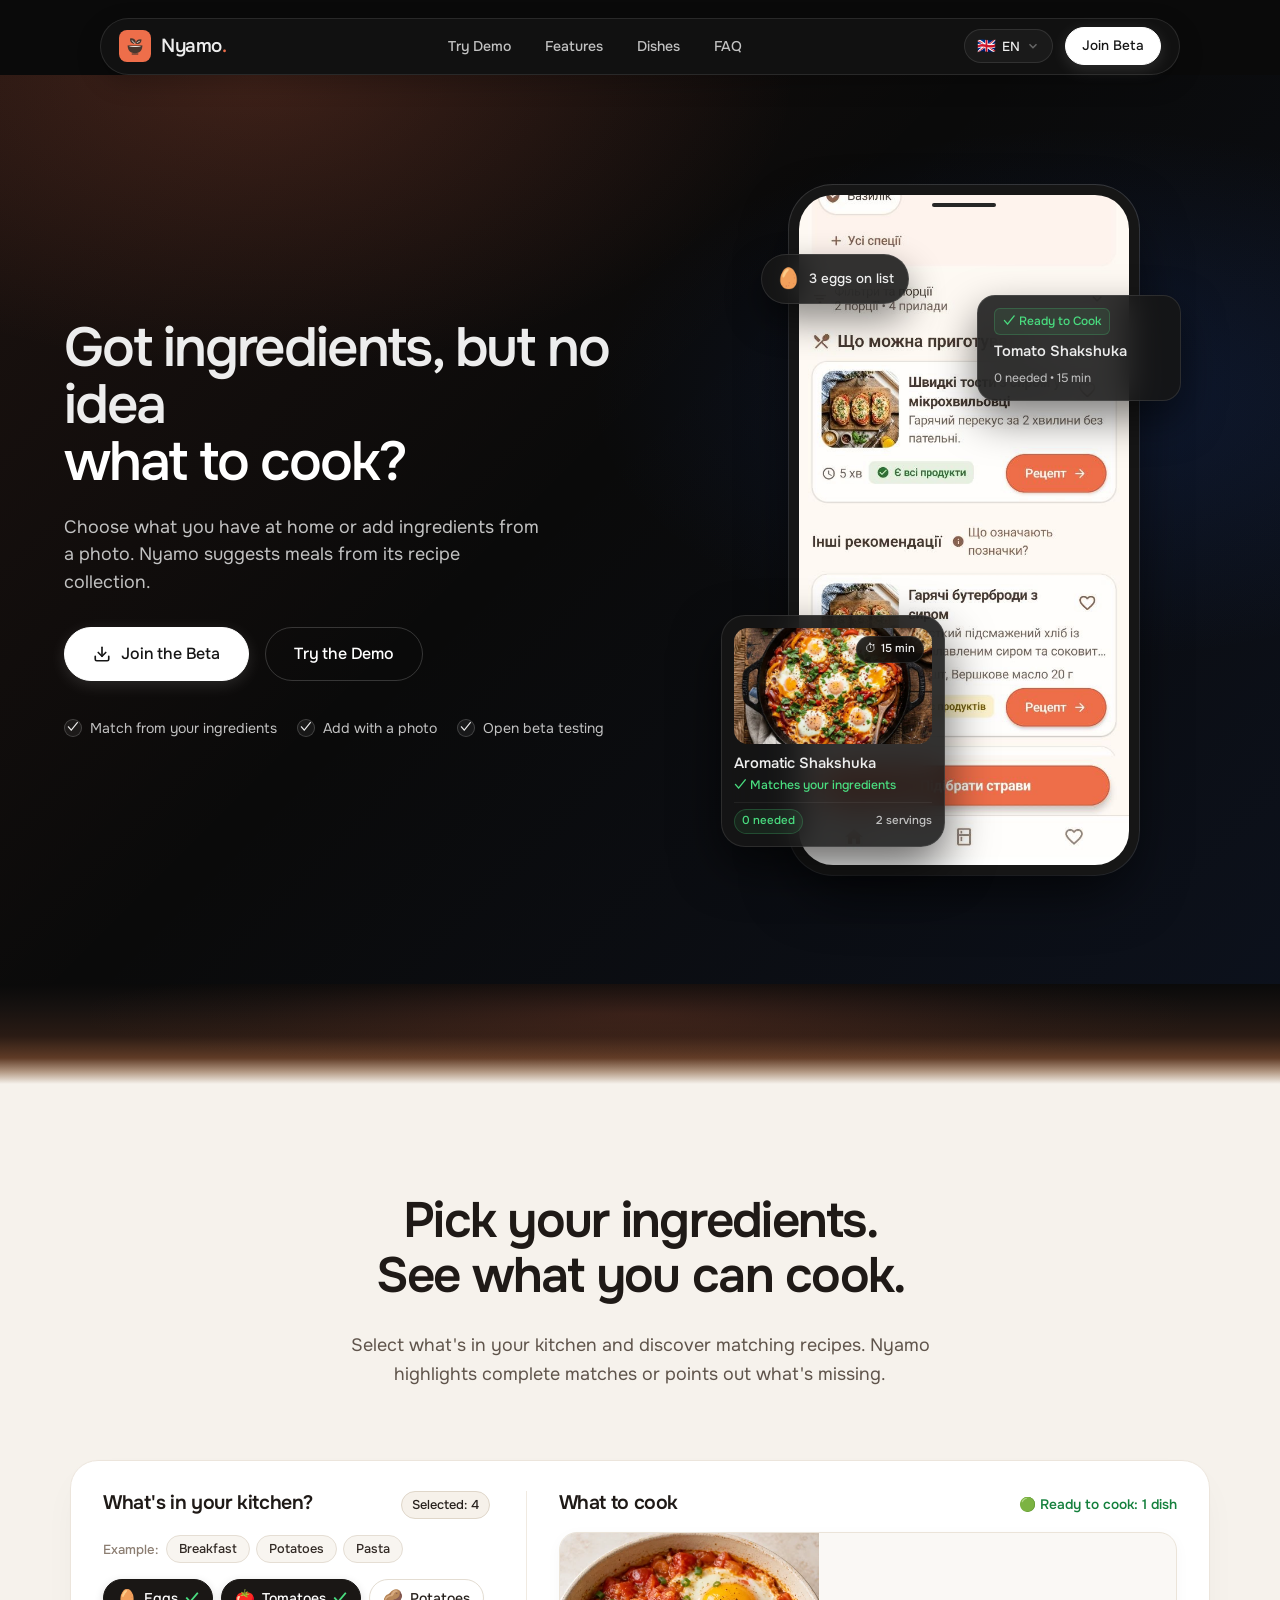
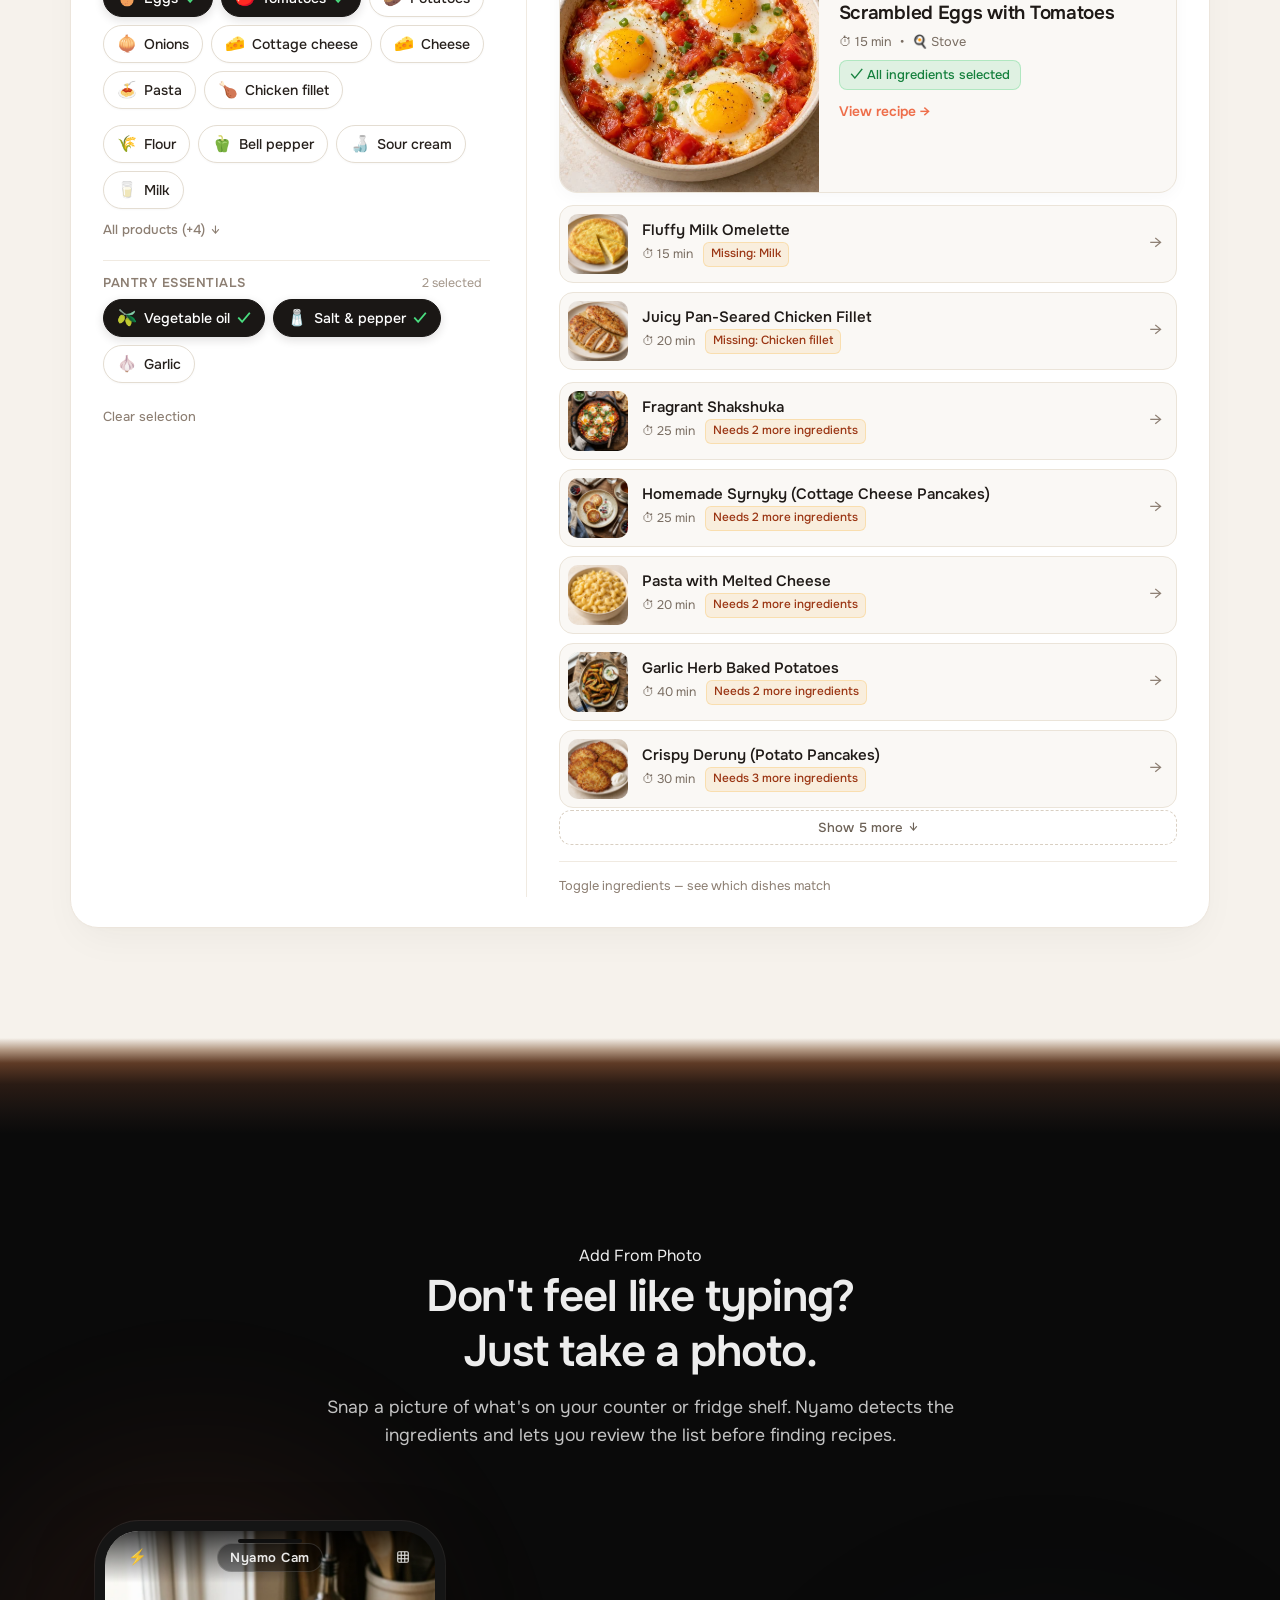
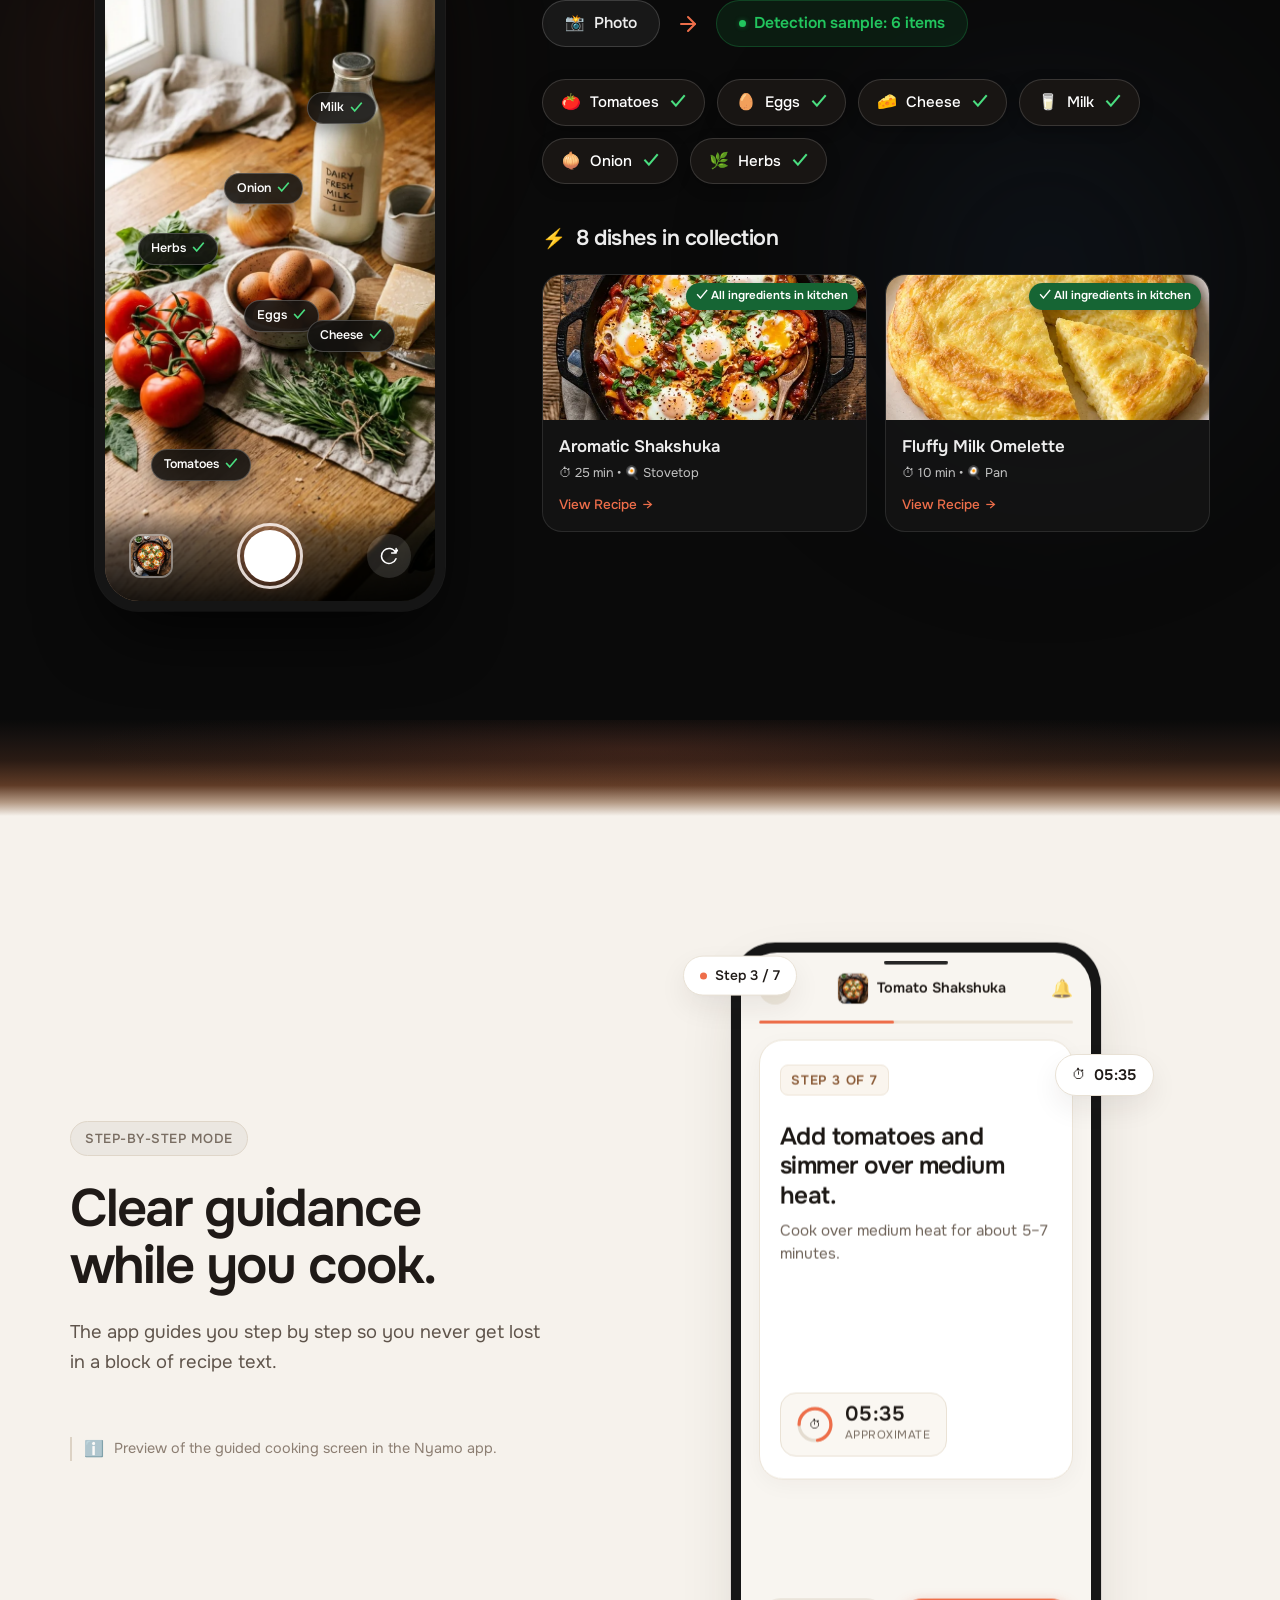
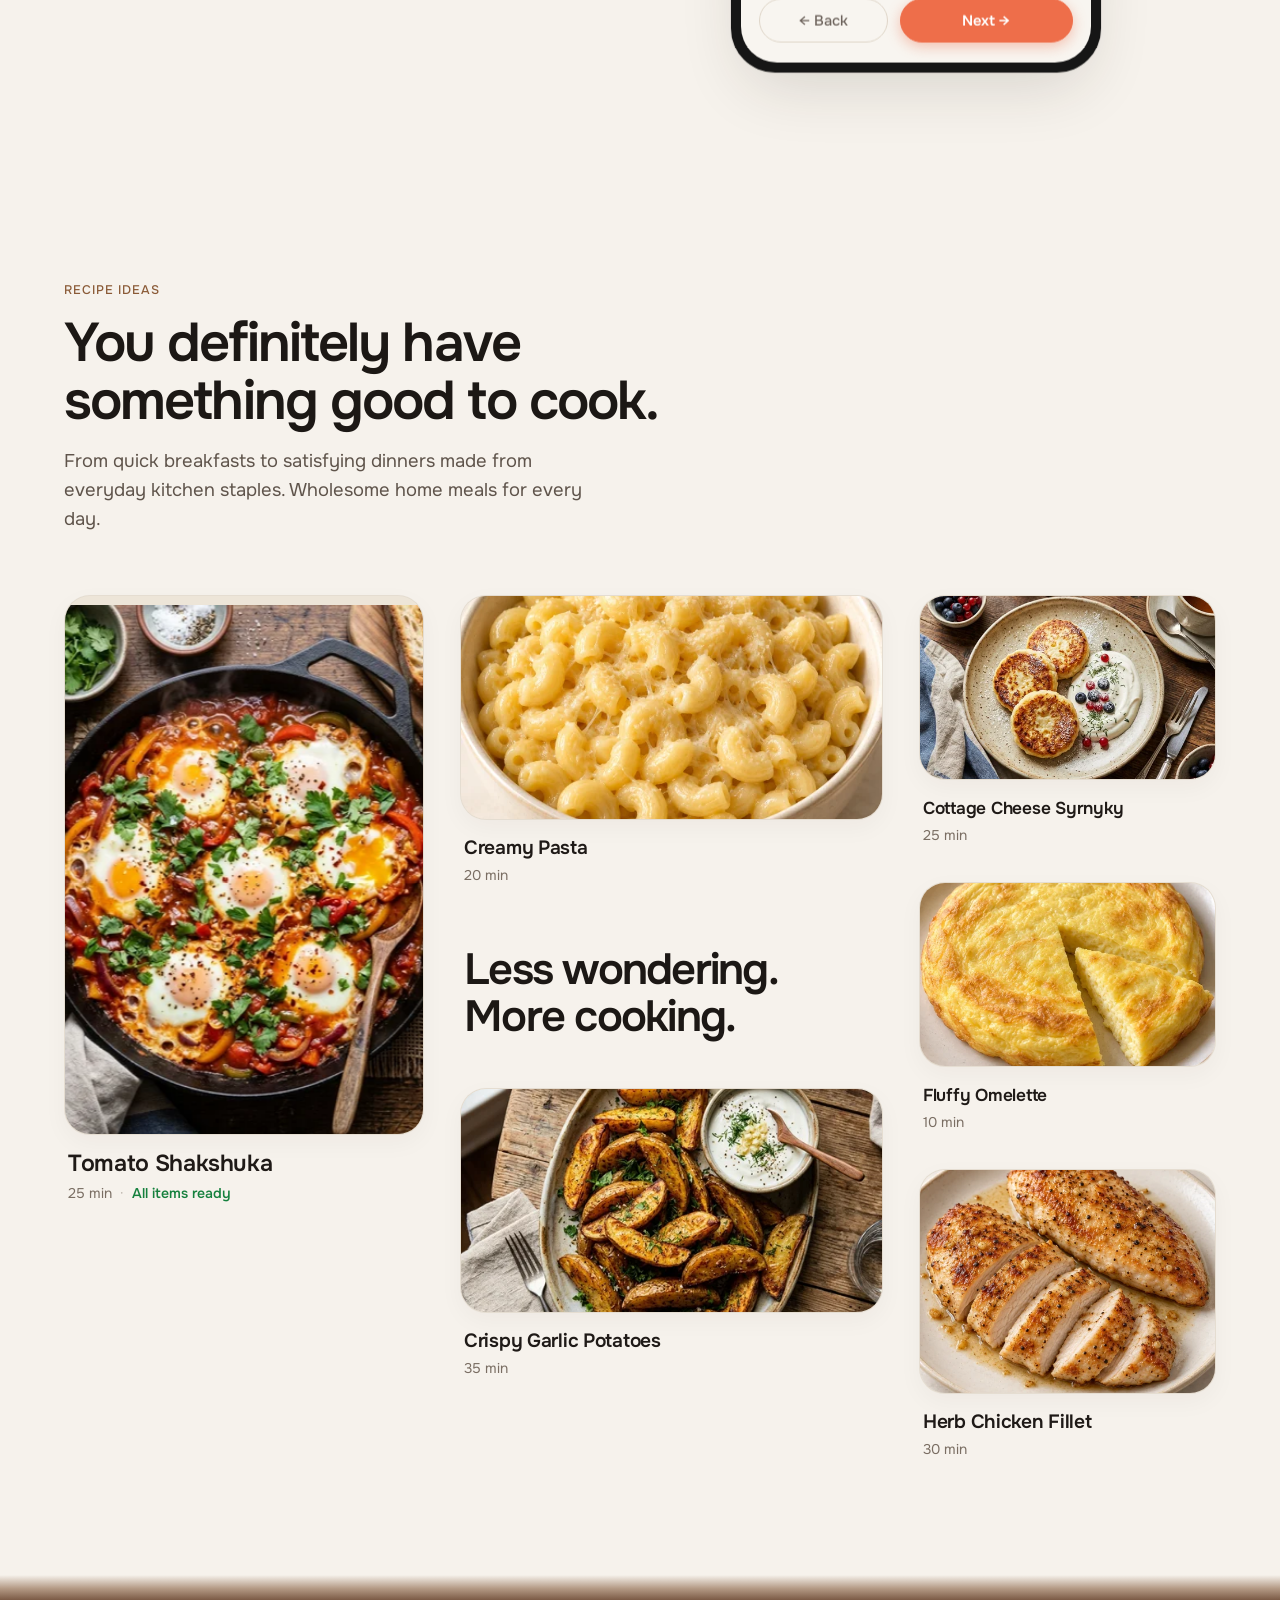
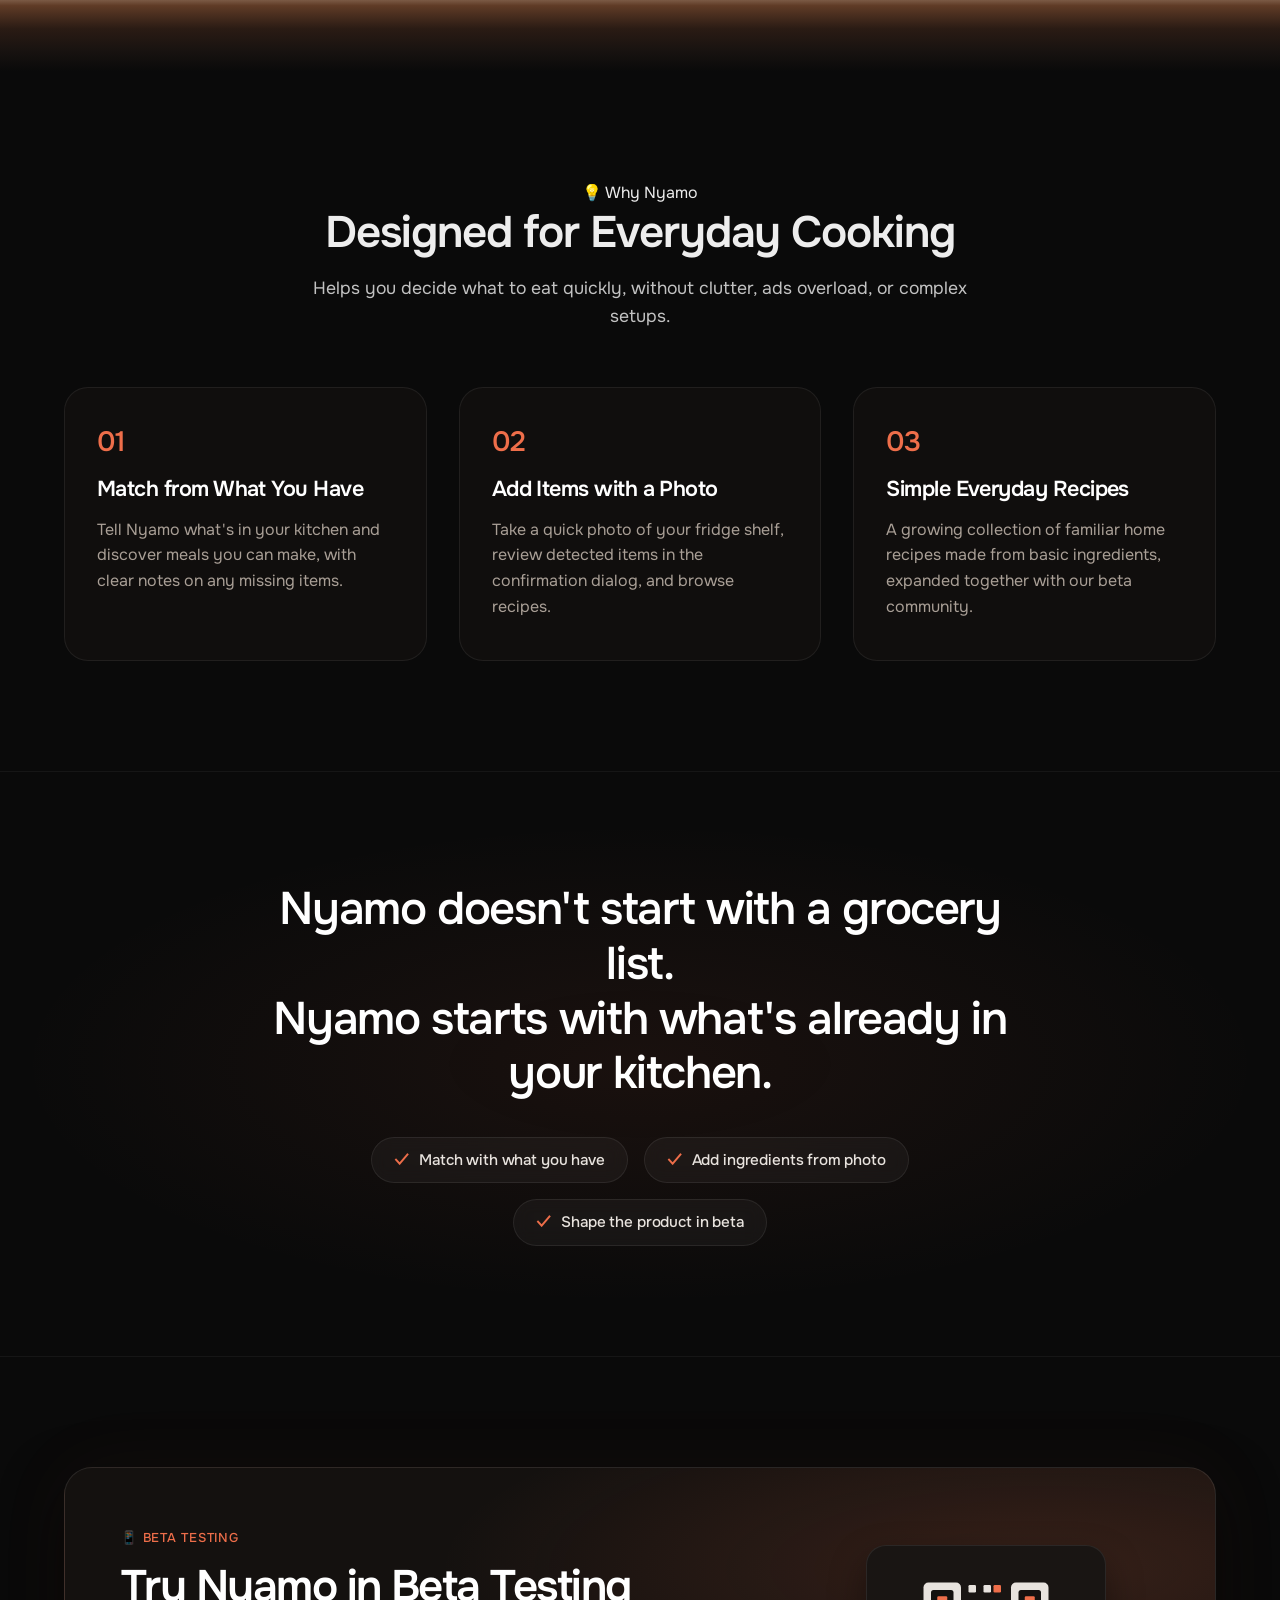
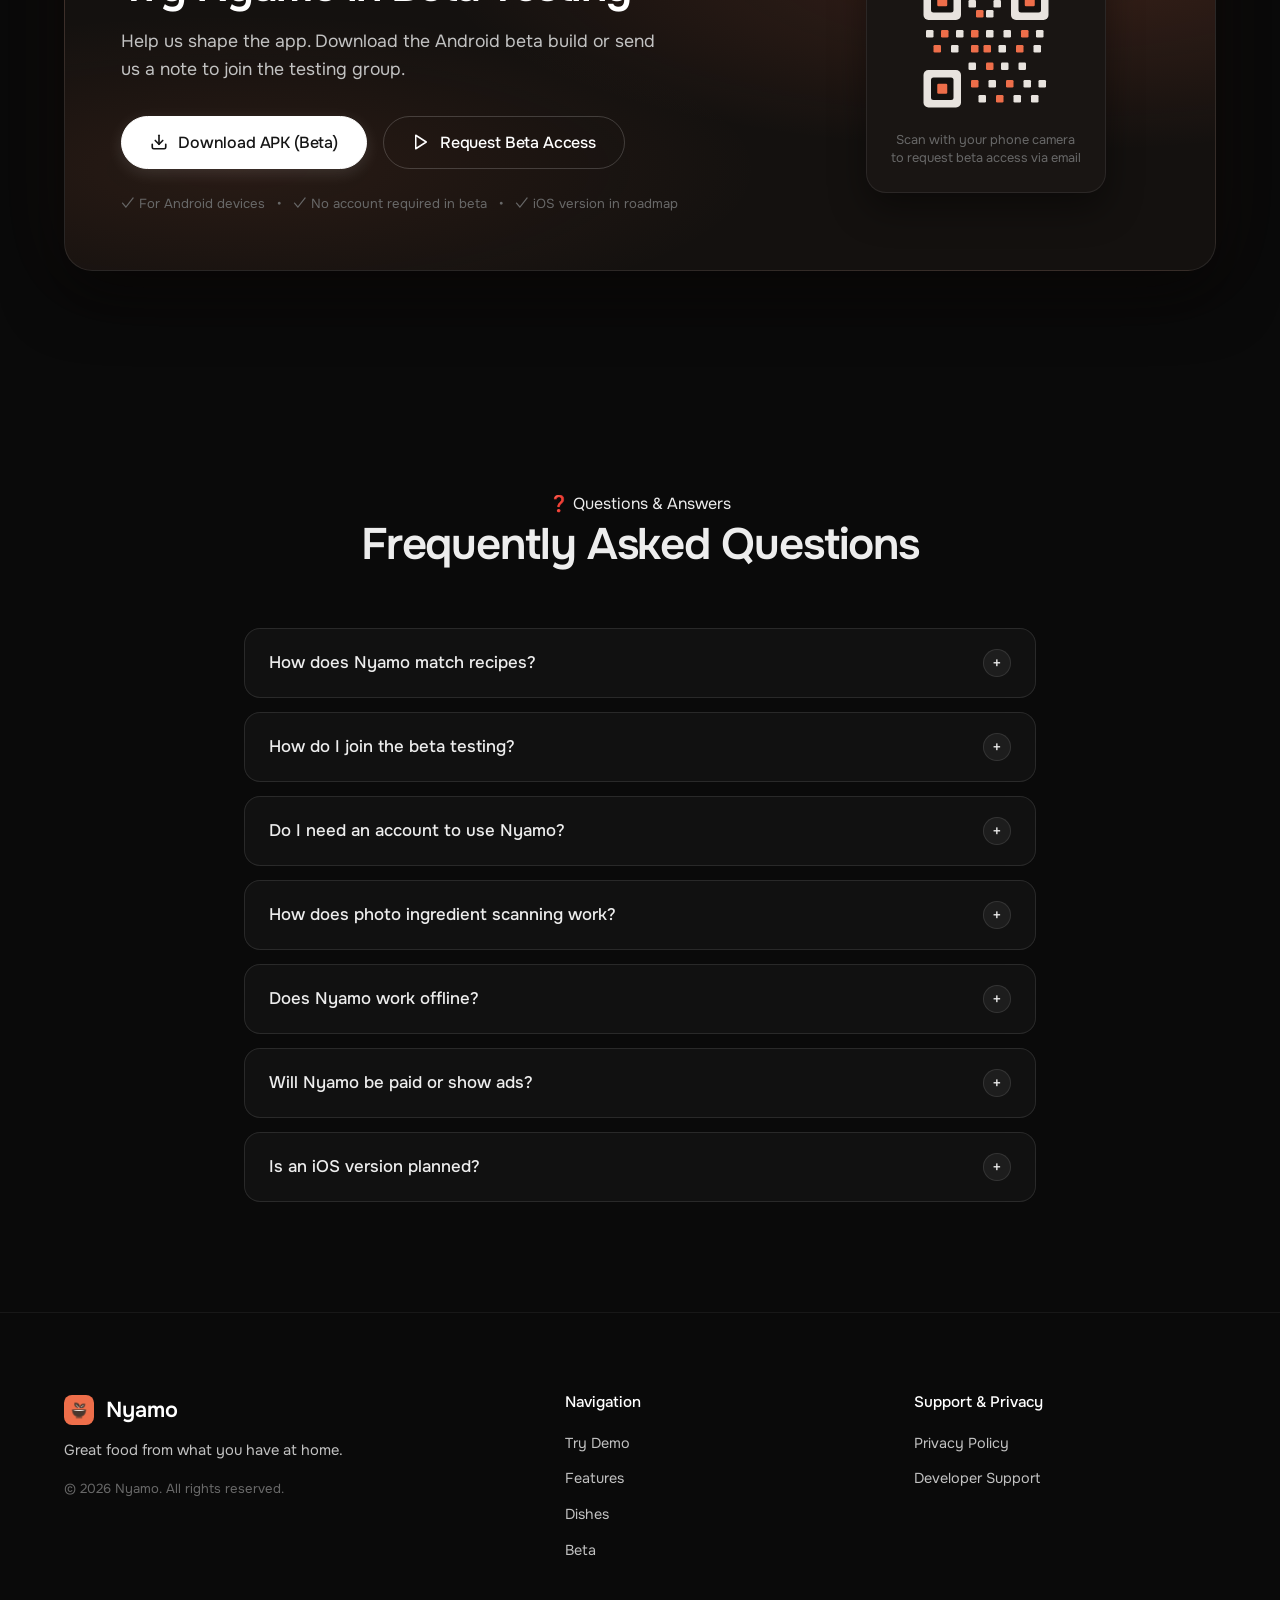
==== commit 829f0555: "feat(landing): redesign interactive demo into compact 2-column layout" ====
--- a/index.html
+++ b/index.html
@@ -225,46 +225,98 @@
         </div>
 
         <div class="playground-card reveal-item reveal-delay-2">
-          <!-- Control Bar -->
-          <div class="playground-controls">
-            <div class="controls-label">
-              <span class="icon">🧺</span>
-              <strong data-i18n="playground.fridgeLabel">Твій віртуальний холодильник</strong>
-              <span class="selected-count" id="selectedCount">Вибрано: 0</span>
-            </div>
-
-            <div class="preset-buttons">
-              <span class="preset-label" data-i18n="playground.presetLabel">Швидкі набори:</span>
-              <button class="preset-btn" data-preset="breakfast" data-i18n="playground.presetBreakfast">Сніданок</button>
-              <button class="preset-btn" data-preset="potato" data-i18n="playground.presetPotato">Деруни &amp; Картопля</button>
-              <button class="preset-btn" data-preset="pasta" data-i18n="playground.presetPasta">Сирна паста</button>
-              <button class="preset-btn preset-reset" id="resetIngredients" data-i18n="playground.presetReset">Очистити</button>
-            </div>
-          </div>
-
-          <!-- Ingredient Chips Grid -->
-          <div class="chips-container" id="chipsContainer">
-            <!-- Generated dynamically by app.js -->
-          </div>
-
-          <!-- Live Matching Results Header -->
-          <div class="matcher-results-header">
-            <div class="results-title-group">
-              <h3 class="results-title" data-i18n="playground.resultsTitle">Підібрані страви</h3>
-              <p class="results-subtitle" id="resultsSummary">Оберіть інгредієнти вище, щоб побачити відповідні страви</p>
-            </div>
-            <div class="portions-selector">
-              <span class="portions-label" data-i18n="playground.portionsLabel">Порції:</span>
-              <div class="portions-toggle">
-                <button class="portion-btn active" data-portions="2" data-i18n="playground.portion2">2 порції</button>
-                <button class="portion-btn" data-portions="4" data-i18n="playground.portion4">4 порції</button>
-              </div>
-            </div>
-          </div>
-
-          <!-- Matching Recipe Cards Grid -->
-          <div class="matching-recipes-grid" id="matchingRecipesGrid">
-            <!-- Generated dynamically by app.js -->
+          <div class="playground-split">
+            <!-- Left Column: Products Selection (~35%) -->
+            <div class="playground-col playground-col-left">
+              <div class="demo-col-header">
+                <h3 class="demo-col-title" data-i18n="playground.fridgeTitle">Що є вдома?</h3>
+                <span class="selected-count" id="selectedCount">Вибрано: 0</span>
+              </div>
+
+              <!-- Presets Row -->
+              <div class="preset-buttons-row">
+                <span class="preset-label" data-i18n="playground.presetLabel">Приклад:</span>
+                <div class="preset-buttons">
+                  <button type="button" class="preset-btn" data-preset="breakfast" data-i18n="playground.presetBreakfast">Сніданок</button>
+                  <button type="button" class="preset-btn" data-preset="potato" data-i18n="playground.presetPotato">Картопля</button>
+                  <button type="button" class="preset-btn" data-preset="pasta" data-i18n="playground.presetPasta">Паста</button>
+                </div>
+              </div>
+
+              <!-- Primary Chips Subgrid (~8 most relevant items) -->
+              <div class="chips-subgrid" id="chipsContainerMain">
+                <!-- Generated by app.js -->
+              </div>
+
+              <!-- Expandable Extra Chips (+4 items) -->
+              <div class="chips-extra-wrapper" id="chipsExtraWrapper">
+                <div class="chips-subgrid chips-subgrid-extra" id="chipsContainerExtra" hidden>
+                  <!-- Generated by app.js -->
+                </div>
+                <button type="button" class="btn-toggle-chips" id="toggleAllIngredients" aria-expanded="false">
+                  <span id="toggleAllIngredientsText">Усі продукти (+4)</span>
+                  <span class="toggle-chips-arrow" aria-hidden="true">↓</span>
+                </button>
+              </div>
+
+              <!-- Pantry Essentials Group (Oil, Salt, Garlic) -->
+              <div class="pantry-group" id="pantryGroup">
+                <button type="button" class="pantry-header-btn" id="togglePantryBtn" aria-expanded="true">
+                  <span class="pantry-title" data-i18n="playground.pantryTitle">Базові продукти</span>
+                  <span class="pantry-status" id="pantryStatus"></span>
+                  <span class="pantry-arrow" aria-hidden="true">▾</span>
+                </button>
+                <div class="chips-subgrid chips-pantry-grid" id="chipsContainerPantry">
+                  <!-- Generated by app.js -->
+                </div>
+              </div>
+
+              <!-- Bottom Reset Action -->
+              <div class="demo-col-footer">
+                <button type="button" class="btn-clear-selection" id="resetIngredients" data-i18n="playground.presetReset">
+                  Очистити вибір
+                </button>
+              </div>
+            </div>
+
+            <!-- Right Column: Matching Results (~65%) -->
+            <div class="playground-col playground-col-right">
+              <div class="demo-col-header">
+                <h3 class="demo-col-title" data-i18n="playground.resultsTitle">Що приготувати</h3>
+                <p class="results-summary" id="resultsSummary"></p>
+              </div>
+
+              <!-- Recommendations Container -->
+              <div class="recommendations-container" id="recommendationsContainer">
+                <!-- Primary Recommendation Card (Hero) -->
+                <div class="primary-recommendation-slot" id="primaryRecommendation">
+                  <!-- Rendered by app.js -->
+                </div>
+
+                <!-- Secondary Recommendations (2 compact horizontal rows) -->
+                <div class="secondary-recommendations-list" id="secondaryRecommendations">
+                  <!-- Rendered by app.js -->
+                </div>
+
+                <!-- Expandable Remaining Recipes (Compact rows) -->
+                <div class="more-recommendations-wrapper" id="moreRecommendationsWrapper">
+                  <div class="secondary-recommendations-list more-recommendations-list" id="moreRecommendations" hidden>
+                    <!-- Rendered by app.js -->
+                  </div>
+                  <button type="button" class="btn-more-recipes" id="toggleMoreRecipes" aria-expanded="false" hidden>
+                    <span id="toggleMoreRecipesText">Показати ще страви</span>
+                    <span class="more-recipes-arrow" aria-hidden="true">↓</span>
+                  </button>
+                </div>
+              </div>
+
+              <!-- Hint below results -->
+              <div class="results-hint-row">
+                <span class="results-hint-text" data-i18n="playground.resultsHint">
+                  Змінюй продукти — дивись, які страви підходять
+                </span>
+              </div>
+            </div>
           </div>
         </div>
       </div>
--- a/styles.css
+++ b/styles.css
@@ -1111,391 +1111,591 @@
 }
 
 /* Tactile Showcase Container Card */
+/* Tactile Showcase Container Card */
 .playground-section .playground-card {
   background-color: #FFFFFF;
   border: 1px solid #ECE5DC;
-  border-radius: 32px;
-  padding: 44px 48px;
-  box-shadow: 0 20px 48px -12px rgba(45, 35, 25, 0.07), 0 2px 8px rgba(45, 35, 25, 0.02);
-}
-
-.playground-section .playground-controls {
+  border-radius: 28px;
+  padding: 30px 32px;
+  max-width: 1140px;
+  margin: 0 auto;
+  box-shadow: 0 16px 40px -10px rgba(45, 35, 25, 0.05), 0 2px 6px rgba(45, 35, 25, 0.02);
+}
+
+/* Two-Column Side-by-Side Composition */
+.playground-split {
+  display: grid;
+  grid-template-columns: minmax(300px, 36%) minmax(0, 64%);
+  gap: 36px;
+  align-items: start;
+}
+
+/* Common Column Headers */
+.demo-col-header {
   display: flex;
   justify-content: space-between;
-  align-items: center;
+  align-items: baseline;
+  gap: 12px;
   flex-wrap: wrap;
-  gap: 16px;
-  padding-bottom: 24px;
-  border-bottom: 1px solid rgba(229, 222, 212, 0.65);
-  margin-bottom: 34px;
-}
-
-.playground-section .controls-label {
-  display: flex;
-  align-items: center;
-  gap: 10px;
+}
+
+.demo-col-title {
   font-family: var(--font-heading);
-  font-size: 1.15rem;
-  font-weight: 550;
+  font-size: 1.22rem;
+  font-weight: 600;
   color: #1F1A17;
+  letter-spacing: -0.02em;
+  margin: 0;
 }
 
 .playground-section .selected-count {
   font-family: var(--font-mono);
+  font-size: 0.8rem;
+  font-weight: 500;
+  padding: 3px 10px;
+  background-color: #F6F1EA;
+  border: 1px solid #DFD6C9;
+  color: #26201C;
+  border-radius: var(--radius-pill);
+  white-space: nowrap;
+}
+
+/* Left Column: Ingredients */
+.playground-col-left {
+  display: flex;
+  flex-direction: column;
+  gap: 16px;
+}
+
+/* Preset Quick Sets */
+.preset-buttons-row {
+  display: flex;
+  align-items: center;
+  gap: 8px;
+  flex-wrap: wrap;
+}
+
+.preset-buttons-row .preset-label {
   font-size: 0.82rem;
   font-weight: 500;
-  padding: 3px 10px;
-  background-color: #F4EFEB;
-  border: 1px solid #DFD6C9;
-  color: #1F1A17;
+  color: #8C7E72;
+}
+
+.preset-buttons {
+  display: flex;
+  gap: 6px;
+  flex-wrap: wrap;
+}
+
+.playground-section .preset-btn {
+  padding: 5px 12px;
+  font-size: 0.8rem;
+  font-weight: 500;
   border-radius: var(--radius-pill);
-}
-
-.playground-section .preset-label {
+  background-color: #F8F5F0;
+  color: #312924;
+  border: 1px solid #E5DED4;
+  transition: all 0.18s cubic-bezier(0.22, 1, 0.36, 1);
+  cursor: pointer;
+}
+
+.playground-section .preset-btn:hover {
+  background-color: #EFE8DE;
+  border-color: #CEC0AD;
+  color: #14110E;
+}
+
+/* Chips Subgrid (wrapping, content width) */
+.chips-subgrid {
+  display: flex;
+  flex-wrap: wrap;
+  gap: 8px;
+}
+
+.chips-extra-wrapper {
+  display: flex;
+  flex-direction: column;
+  gap: 8px;
+}
+
+.btn-toggle-chips {
+  align-self: flex-start;
+  display: inline-flex;
+  align-items: center;
+  gap: 6px;
+  font-family: var(--font-body);
+  font-size: 0.82rem;
+  font-weight: 500;
+  color: #8C7E72;
+  background: transparent;
+  border: none;
+  cursor: pointer;
+  padding: 4px 0;
+  transition: color 0.18s ease;
+}
+
+.btn-toggle-chips:hover {
+  color: #EE6E4A;
+}
+
+.toggle-chips-arrow {
+  display: inline-block;
+  font-size: 0.78rem;
+  transition: transform 0.2s ease;
+}
+
+.btn-toggle-chips[aria-expanded="true"] .toggle-chips-arrow {
+  transform: rotate(180deg);
+}
+
+/* Tactile Ingredient Chips */
+.playground-section .ingredient-chip {
+  display: inline-flex;
+  align-items: center;
+  gap: 7px;
+  height: 38px;
+  padding: 0 13px;
+  border-radius: var(--radius-pill);
+  background-color: #FFFFFF;
+  border: 1px solid #E4DDD2;
+  font-family: var(--font-body);
   font-size: 0.88rem;
   font-weight: 500;
-  color: #796D62;
-}
-
-.playground-section .preset-btn {
-  padding: 7px 16px;
-  font-size: 0.84rem;
-  font-weight: 500;
-  border-radius: var(--radius-pill);
-  background-color: #F7F3EE;
-  color: #312924;
-  border: 1px solid #DFD6C9;
-  transition: all var(--transition-fast);
-}
-
-.playground-section .preset-btn:hover {
-  background-color: #EBE3D7;
+  color: #26201C;
+  cursor: pointer;
+  transition: background-color 0.18s ease, border-color 0.18s ease, color 0.18s ease, transform 0.18s ease;
+  user-select: none;
+  box-shadow: 0 1px 2px rgba(45, 35, 25, 0.03);
+  width: auto;
+  max-width: max-content;
+  flex: 0 0 auto;
+}
+
+.playground-section .ingredient-chip:hover {
   border-color: #CEC0AD;
-  color: #14110E;
-}
-
-.playground-section .preset-reset {
-  color: #dc2626;
-  border-color: rgba(239, 68, 68, 0.28);
-  background-color: rgba(239, 68, 68, 0.08);
-}
-
-.playground-section .preset-reset:hover {
-  background-color: rgba(239, 68, 68, 0.16);
-  color: #b91c1c;
-}
-
-/* Categorized Chips: Ingredients Available vs Spices & Staples */
-.chips-container {
+  background-color: #FAF8F5;
+  color: #120F0D;
+}
+
+.playground-section .ingredient-chip.active {
+  background-color: #1A1715;
+  border-color: #1A1715;
+  color: #FFFFFF;
+  box-shadow: 0 3px 10px rgba(26, 23, 21, 0.14);
+}
+
+.playground-section .ingredient-chip.active .chip-check {
+  display: inline-flex;
+  color: #4ade80;
+  font-weight: 700;
+  font-size: 0.82rem;
+}
+
+.chip-emoji {
+  font-size: 1rem;
+  line-height: 1;
+}
+
+.chip-name {
+  white-space: nowrap;
+}
+
+.chip-check {
+  display: none;
+  font-size: 0.82rem;
+  font-weight: 600;
+}
+
+/* Pantry Essentials Group */
+.pantry-group {
+  margin-top: 2px;
+  padding-top: 14px;
+  border-top: 1px solid #F0EAE1;
   display: flex;
   flex-direction: column;
-  gap: 24px;
-  margin-bottom: 40px;
-}
-
-.chips-group {
-  display: flex;
-  flex-direction: column;
-  gap: 12px;
-}
-
-.chips-group-heading {
+  gap: 8px;
+}
+
+.pantry-header-btn {
+  display: flex;
+  align-items: center;
+  justify-content: space-between;
+  width: 100%;
+  background: transparent;
+  border: none;
+  padding: 0;
+  cursor: pointer;
+  text-align: left;
+}
+
+.pantry-title {
   font-family: var(--font-heading);
-  font-size: 0.82rem;
+  font-size: 0.8rem;
   font-weight: 600;
   text-transform: uppercase;
   letter-spacing: 0.04em;
   color: #8C7E72;
 }
 
-.chips-subgrid {
-  display: flex;
-  flex-wrap: wrap;
-  gap: 10px;
-}
-
-/* Tactile Ingredient Chips */
-.playground-section .ingredient-chip {
-  display: inline-flex;
-  align-items: center;
-  gap: 9px;
-  padding: 10px 18px;
-  border-radius: var(--radius-pill);
-  background-color: #FFFFFF;
-  border: 1px solid #E4DDD2;
+.pantry-status {
+  font-size: 0.78rem;
+  color: #A3968A;
+  margin-left: auto;
+  margin-right: 8px;
+}
+
+.pantry-arrow {
+  font-size: 0.75rem;
+  color: #8C7E72;
+  transition: transform 0.2s ease;
+  display: none;
+}
+
+/* Bottom Reset Action */
+.demo-col-footer {
+  margin-top: auto;
+  padding-top: 4px;
+}
+
+.btn-clear-selection {
+  background: transparent;
+  border: none;
   font-family: var(--font-body);
-  font-size: 0.94rem;
-  font-weight: 500;
-  color: #26201C;
+  font-size: 0.82rem;
+  font-weight: 450;
+  color: #8C7E72;
   cursor: pointer;
-  transition: all 0.22s cubic-bezier(0.22, 1, 0.36, 1);
-  user-select: none;
-  box-shadow: 0 1px 3px rgba(45, 35, 25, 0.03);
-}
-
-.playground-section .ingredient-chip:hover {
-  border-color: #D2C7B8;
+  padding: 4px 0;
+  transition: color 0.18s ease;
+}
+
+.btn-clear-selection:hover {
+  color: #b91c1c;
+}
+
+/* Right Column: Results */
+.playground-col-right {
+  display: flex;
+  flex-direction: column;
+  gap: 16px;
+  border-left: 1px solid #F0EAE1;
+  padding-left: 32px;
+  min-height: 440px;
+}
+
+.results-summary {
+  font-size: 0.86rem;
+  color: #6D6257;
+  margin: 0;
+  min-height: 18px;
+}
+
+.recommendations-container {
+  display: flex;
+  flex-direction: column;
+  gap: 12px;
+}
+
+/* Primary Recommendation Card (Hero) */
+.primary-rec-card {
+  display: grid;
+  grid-template-columns: 42% 58%;
   background-color: #FAF8F5;
-  color: #120F0D;
-  transform: translateY(-1.5px);
-  box-shadow: 0 4px 12px rgba(45, 35, 25, 0.06);
-}
-
-.playground-section .ingredient-chip.active {
-  background-color: #1A1715;
-  border-color: #1A1715;
-  color: #FFFFFF;
-  transform: scale(1.02);
-  box-shadow: 0 6px 18px rgba(26, 23, 21, 0.16);
-}
-
-.playground-section .ingredient-chip.active .chip-check {
-  display: inline-flex;
-  color: #4ade80;
-  font-weight: 700;
-  animation: checkPop 0.22s cubic-bezier(0.22, 1, 0.36, 1);
-}
-
-@keyframes checkPop {
-  0% { transform: scale(0.5); opacity: 0; }
-  100% { transform: scale(1); opacity: 1; }
-}
-
-.chip-emoji {
-  font-size: 1.05rem;
-}
-
-.chip-check {
-  display: none;
-  font-size: 0.85rem;
-  font-weight: 600;
-}
-
-/* Results Header */
-.playground-section .matcher-results-header {
-  display: flex;
-  justify-content: space-between;
-  align-items: flex-end;
-  flex-wrap: wrap;
-  gap: 16px;
-  margin-bottom: 28px;
-}
-
-.playground-section .results-title {
-  font-family: var(--font-heading);
-  font-size: 1.4rem;
-  font-weight: 600;
-  color: #1F1A17;
-  letter-spacing: -0.02em;
-}
-
-.playground-section .results-subtitle {
-  font-size: 0.92rem;
-  font-weight: 400;
-  color: #6D6257;
-}
-
-.playground-section .portions-label {
-  font-size: 0.88rem;
-  font-weight: 500;
-  color: #796D62;
-}
-
-.playground-section .portions-toggle {
-  display: flex;
-  background-color: #F4EFEB;
-  border: 1px solid #DFD6C9;
-  border-radius: var(--radius-pill);
-  padding: 3px;
-}
-
-.playground-section .portion-btn {
-  padding: 5px 14px;
-  font-family: var(--font-heading);
-  font-size: 0.82rem;
-  font-weight: 500;
-  border-radius: var(--radius-pill);
-  color: #6D6257;
-  transition: all var(--transition-fast);
-}
-
-.playground-section .portion-btn.active {
-  background-color: #1F1A17;
-  color: #ffffff;
-  font-weight: 500;
-  box-shadow: 0 2px 8px rgba(31, 26, 23, 0.15);
-}
-
-/* Recipe Recommendations Grid */
-.matching-recipes-grid {
-  display: grid;
-  grid-template-columns: repeat(auto-fill, minmax(280px, 1fr));
-  gap: 22px;
-}
-
-/* Editorial Recipe Cards */
-.playground-section .match-card {
-  background-color: #FFFFFF;
-  border: 1px solid #EDE7DF;
-  border-radius: 24px;
+  border: 1px solid #EBE4D9;
+  border-radius: 18px;
   overflow: hidden;
-  display: flex;
-  flex-direction: column;
-  box-shadow: 0 6px 20px rgba(35, 28, 24, 0.04);
-  transition: transform 0.3s cubic-bezier(0.22, 1, 0.36, 1),
-              border-color 0.3s ease,
-              box-shadow 0.3s cubic-bezier(0.22, 1, 0.36, 1);
+  box-shadow: 0 4px 16px rgba(35, 28, 24, 0.03);
+  transition: border-color 0.2s ease, box-shadow 0.2s ease, transform 0.2s ease;
+  cursor: pointer;
+}
+
+.primary-rec-card:hover {
+  border-color: #D9CFC2;
+  transform: translateY(-2px);
+  box-shadow: 0 10px 24px rgba(35, 28, 24, 0.07);
+}
+
+.primary-rec-img-wrap {
   position: relative;
-  animation: cardFadeIn 0.35s cubic-bezier(0.22, 1, 0.36, 1) both;
-}
-
-@keyframes cardFadeIn {
-  from {
-    opacity: 0.35;
-    transform: translateY(10px);
-  }
-  to {
-    opacity: 1;
-    transform: translateY(0);
-  }
-}
-
-.playground-section .match-card:hover {
-  transform: translateY(-4px);
-  border-color: #D9CFC2;
-  box-shadow: 0 16px 36px rgba(35, 28, 24, 0.09);
-}
-
-.match-card-top {
-  position: relative;
-  height: 185px;
+  height: 100%;
+  min-height: 175px;
   overflow: hidden;
 }
 
-.match-card-img {
+.primary-rec-img {
   width: 100%;
   height: 100%;
   object-fit: cover;
-  transition: transform 0.45s cubic-bezier(0.22, 1, 0.36, 1);
-}
-
-.playground-section .match-card:hover .match-card-img {
-  transform: scale(1.05);
-}
-
+  display: block;
+  transition: transform 0.35s cubic-bezier(0.22, 1, 0.36, 1);
+}
+
+.primary-rec-card:hover .primary-rec-img {
+  transform: scale(1.04);
+}
+
+.primary-rec-content {
+  padding: 18px 20px;
+  display: flex;
+  flex-direction: column;
+  justify-content: center;
+  gap: 7px;
+}
+
+.primary-rec-title {
+  font-family: var(--font-heading);
+  font-size: 1.18rem;
+  font-weight: 600;
+  color: #1F1A17;
+  letter-spacing: -0.015em;
+  margin: 0;
+  line-height: 1.25;
+}
+
+.primary-rec-meta {
+  display: flex;
+  align-items: center;
+  gap: 8px;
+  font-size: 0.8rem;
+  color: #796D62;
+}
+
+.rec-status-badge {
+  display: inline-flex;
+  align-items: center;
+  gap: 5px;
+  font-size: 0.8rem;
+  font-weight: 500;
+  padding: 4px 10px;
+  border-radius: 8px;
+  width: fit-content;
+}
+
+.rec-status-ready {
+  background-color: rgba(34, 197, 94, 0.12);
+  color: #15803d;
+  border: 1px solid rgba(34, 197, 94, 0.25);
+}
+
+.rec-status-missing {
+  background-color: rgba(245, 158, 11, 0.10);
+  color: #9a3412;
+  border: 1px solid rgba(245, 158, 11, 0.22);
+}
+
+.primary-rec-action {
+  display: inline-flex;
+  align-items: center;
+  gap: 6px;
+  font-family: var(--font-body);
+  font-size: 0.86rem;
+  font-weight: 600;
+  color: #EE6E4A;
+  margin-top: 4px;
+  transition: gap 0.2s ease, color 0.2s ease;
+}
+
+.primary-rec-card:hover .primary-rec-action {
+  gap: 10px;
+  color: #f28564;
+}
+
+/* Secondary Recommendations (Compact horizontal rows) */
+.secondary-recommendations-list {
+  display: flex;
+  flex-direction: column;
+  gap: 9px;
+}
+
+.secondary-rec-card {
+  display: flex;
+  align-items: center;
+  gap: 14px;
+  background-color: #FAF8F5;
+  border: 1px solid #EBE4D9;
+  border-radius: 14px;
+  padding: 8px 14px 8px 8px;
+  transition: background-color 0.18s ease, border-color 0.18s ease, transform 0.18s ease;
+  cursor: pointer;
+}
+
+.secondary-rec-card:hover {
+  background-color: #F4EFEB;
+  border-color: #D9CFC2;
+  transform: translateX(3px);
+}
+
+.secondary-rec-img {
+  width: 60px;
+  height: 60px;
+  border-radius: 10px;
+  object-fit: cover;
+  flex-shrink: 0;
+}
+
+.secondary-rec-info {
+  display: flex;
+  flex-direction: column;
+  gap: 3px;
+  flex-grow: 1;
+  min-width: 0;
+}
+
+.secondary-rec-title {
+  font-family: var(--font-heading);
+  font-size: 0.94rem;
+  font-weight: 550;
+  color: #1F1A17;
+  margin: 0;
+  white-space: nowrap;
+  overflow: hidden;
+  text-overflow: ellipsis;
+}
+
+.secondary-rec-meta-row {
+  display: flex;
+  align-items: center;
+  gap: 10px;
+}
+
+.secondary-rec-meta {
+  font-size: 0.78rem;
+  color: #796D62;
+}
+
+.secondary-rec-status {
+  display: inline-flex;
+  align-items: center;
+  font-size: 0.74rem;
+  font-weight: 500;
+  padding: 2px 7px;
+  border-radius: 6px;
+  width: fit-content;
+}
+
+.secondary-rec-arrow {
+  color: #8C7E72;
+  font-size: 1.05rem;
+  flex-shrink: 0;
+  transition: transform 0.18s ease, color 0.18s ease;
+}
+
+.secondary-rec-card:hover .secondary-rec-arrow {
+  color: #EE6E4A;
+  transform: translateX(3px);
+}
+
+/* Empty State */
+.empty-recommendation-card {
+  padding: 32px 24px;
+  text-align: center;
+  background-color: #FAF8F5;
+  border: 1px dashed #DFD6C9;
+  border-radius: 18px;
+  color: #796D62;
+  font-size: 0.92rem;
+  line-height: 1.5;
+}
+
+/* Expand more recipes */
+.btn-more-recipes {
+  width: 100%;
+  display: flex;
+  align-items: center;
+  justify-content: center;
+  gap: 6px;
+  padding: 8px 16px;
+  background-color: transparent;
+  border: 1px dashed #D9CFC2;
+  border-radius: 12px;
+  font-family: var(--font-body);
+  font-size: 0.82rem;
+  font-weight: 500;
+  color: #6D6257;
+  cursor: pointer;
+  transition: all 0.18s ease;
+  margin-top: 2px;
+}
+
+.btn-more-recipes:hover {
+  background-color: #F8F5F0;
+  border-color: #CEC0AD;
+  color: #1F1A17;
+}
+
+.more-recipes-arrow {
+  font-size: 0.78rem;
+  transition: transform 0.2s ease;
+}
+
+.btn-more-recipes[aria-expanded="true"] .more-recipes-arrow {
+  transform: rotate(180deg);
+}
+
+/* Results Hint */
+.results-hint-row {
+  margin-top: auto;
+  padding-top: 10px;
+  border-top: 1px solid #F0EAE1;
+}
+
+.results-hint-text {
+  font-size: 0.8rem;
+  color: #8C7E72;
+}
+
+/* Common status badges for modal & elsewhere */
 .match-badge {
-  position: absolute;
-  top: 12px;
-  right: 12px;
-  padding: 5px 12px;
+  padding: 4px 10px;
   border-radius: var(--radius-pill);
   font-family: var(--font-heading);
   font-size: 0.74rem;
   font-weight: 550;
-  letter-spacing: 0.01em;
   display: inline-flex;
   align-items: center;
   gap: 4px;
 }
 
-.playground-section .status-badge-ready {
+.status-badge-ready {
   background-color: #166534;
   color: #FFFFFF;
   border: none;
-  box-shadow: 0 2px 8px rgba(22, 101, 52, 0.25);
-}
-
-.playground-section .status-badge-ready .badge-check-icon {
-  font-weight: 700;
-}
-
-.playground-section .status-badge-missing {
+}
+
+.status-badge-missing {
   background-color: #FEF2F2;
   color: #B91C1C;
   border: 1px solid #FECACA;
 }
 
-.match-card-body {
-  padding: 20px 22px 22px;
-  display: flex;
-  flex-direction: column;
-  flex-grow: 1;
-}
-
-.playground-section .match-card-title {
-  font-family: var(--font-heading);
-  font-size: 1.18rem;
+/* Modal Portions Selector */
+.modal-portions-toggle {
+  display: inline-flex;
+  align-items: center;
+  background-color: rgba(255, 255, 255, 0.08);
+  border: 1px solid var(--color-hairline);
+  border-radius: var(--radius-pill);
+  padding: 2px;
+  gap: 2px;
+}
+
+.modal-portion-btn {
+  padding: 3px 10px;
+  font-family: var(--font-mono);
+  font-size: 0.78rem;
+  font-weight: 500;
+  border-radius: var(--radius-pill);
+  color: var(--color-ash);
+  background: transparent;
+  border: none;
+  cursor: pointer;
+  transition: all 0.18s ease;
+}
+
+.modal-portion-btn.active {
+  background-color: #FFFFFF;
+  color: #14110E;
   font-weight: 600;
-  margin-bottom: 6px;
-  color: #1F1A17;
-  letter-spacing: -0.015em;
-}
-
-.playground-section .match-card-meta {
-  display: flex;
-  gap: 10px;
-  font-family: var(--font-heading);
-  font-size: 0.82rem;
-  font-weight: 400;
-  color: #796D62;
-  margin-bottom: 14px;
-}
-
-.playground-section .match-card-ready-text {
-  font-size: 0.82rem;
-  font-weight: 500;
-  color: #166534;
-  margin-bottom: 18px;
-  padding: 7px 12px;
-  background-color: rgba(74, 222, 128, 0.10);
-  border: 1px solid rgba(74, 222, 128, 0.28);
-  border-radius: 10px;
-}
-
-.playground-section .match-card-missing-text {
-  font-size: 0.82rem;
-  font-weight: 500;
-  color: #b91c1c;
-  margin-bottom: 18px;
-  padding: 7px 12px;
-  background-color: rgba(239, 68, 68, 0.06);
-  border: 1px solid rgba(239, 68, 68, 0.18);
-  border-radius: 10px;
-}
-
-.match-card-action {
-  margin-top: auto;
-  padding-top: 4px;
-}
-
-.playground-section .btn-card-action {
-  display: inline-flex;
-  align-items: center;
-  gap: 6px;
-  padding: 0;
-  font-family: var(--font-body);
-  font-size: 0.88rem;
-  font-weight: 500;
-  border: none;
-  background: transparent;
-  color: #EE6E4A;
-  cursor: pointer;
-  transition: gap 0.22s cubic-bezier(0.22, 1, 0.36, 1), color 0.2s ease;
-}
-
-.playground-section .btn-card-action:hover {
-  color: #f28564;
-  gap: 10px;
-  background: transparent;
-}
-
-.playground-section .btn-card-action .card-action-arrow {
-  display: inline-block;
-  transition: transform 0.22s cubic-bezier(0.22, 1, 0.36, 1);
-}
-
-.playground-section .btn-card-action:hover .card-action-arrow {
-  transform: translateX(3px);
 }
 
 /* Atmospheric Transition: Warm Cream (#F6F2EC) -> Dark Bento Features */
@@ -3492,8 +3692,21 @@
   }
 
   .playground-section .playground-card {
-    padding: 26px 20px;
+    padding: 24px 20px;
     border-radius: 24px;
+  }
+
+  .playground-split {
+    grid-template-columns: 1fr;
+    gap: 28px;
+  }
+
+  .playground-col-right {
+    border-left: none;
+    border-top: 1px solid #F0EAE1;
+    padding-left: 0;
+    padding-top: 24px;
+    min-height: auto;
   }
 
   .camera-section {
@@ -3682,6 +3895,23 @@
   .playground-section .playground-card {
     padding: 20px 16px;
     border-radius: 20px;
+  }
+
+  .primary-rec-card {
+    grid-template-columns: 1fr;
+  }
+
+  .primary-rec-img-wrap {
+    height: 155px;
+    min-height: 155px;
+  }
+
+  .primary-rec-content {
+    padding: 16px;
+  }
+
+  .pantry-arrow {
+    display: inline-block;
   }
 
   .camera-phone-frame {
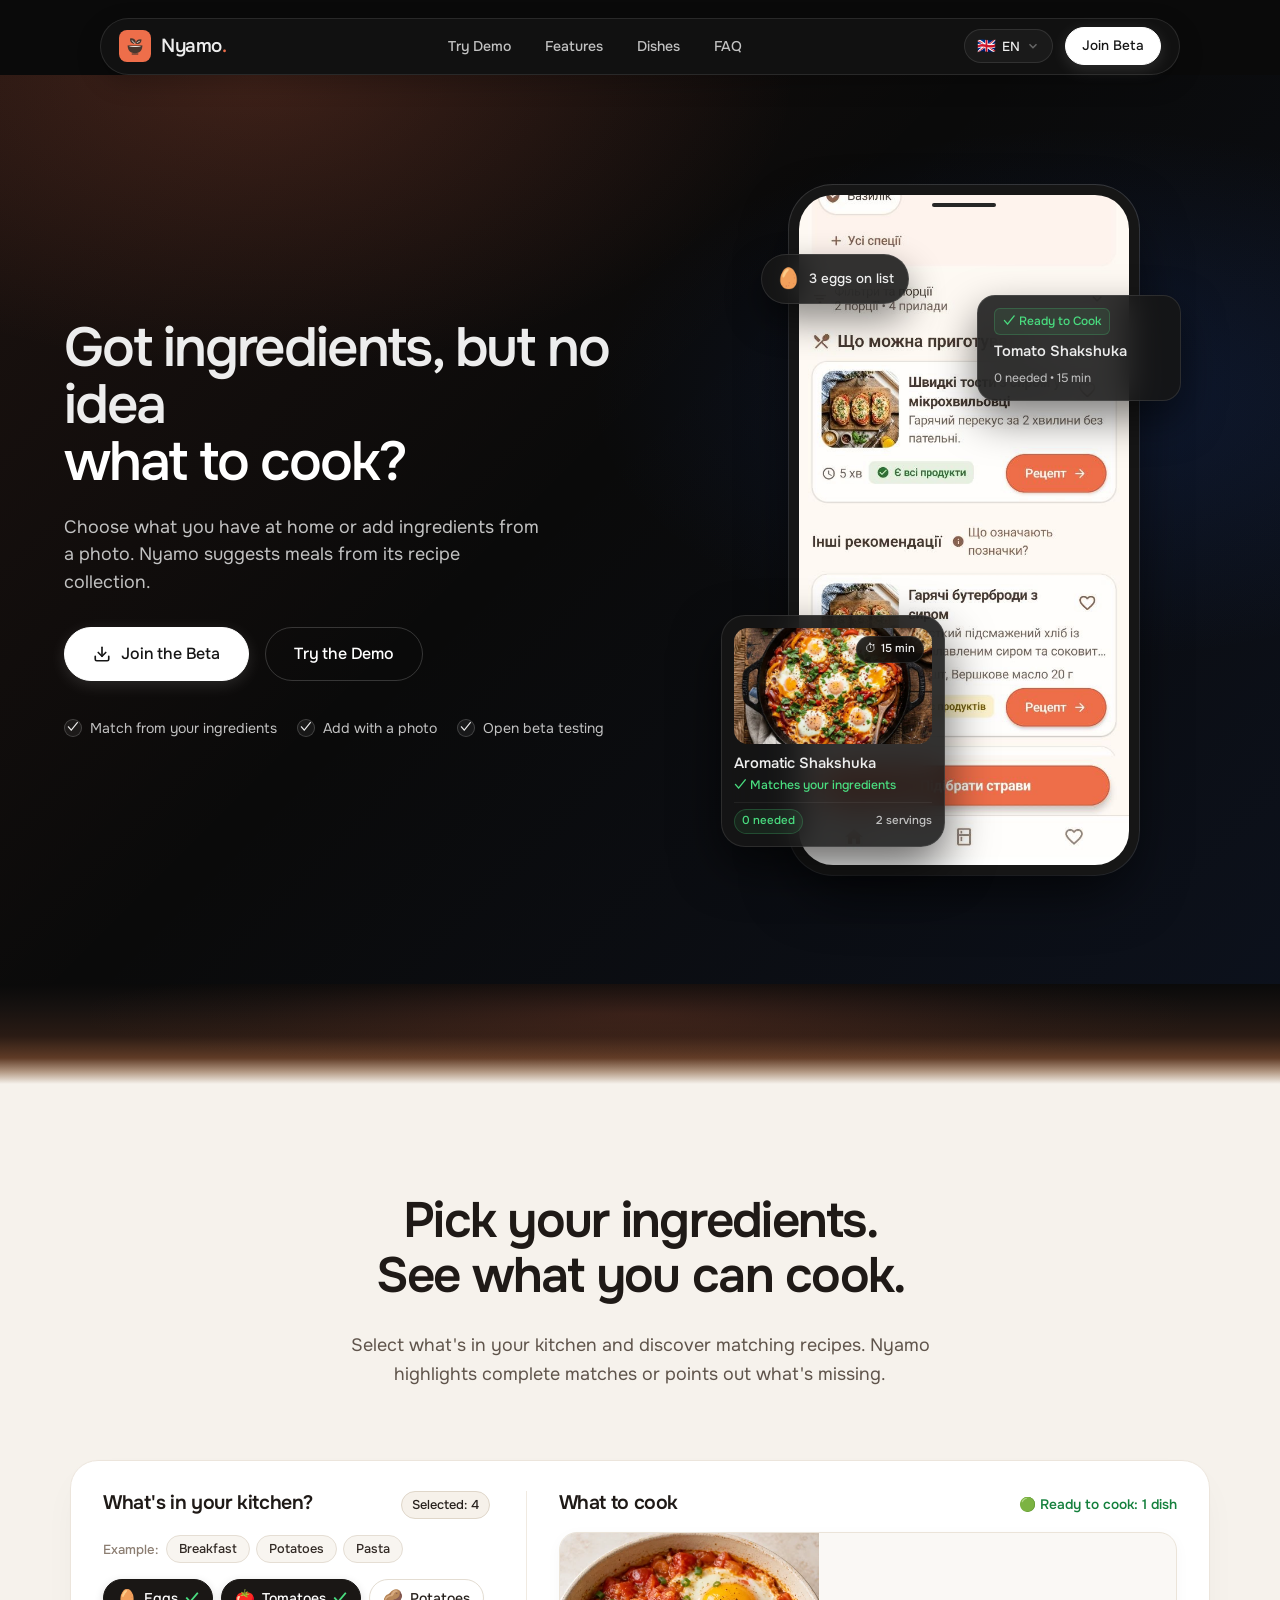
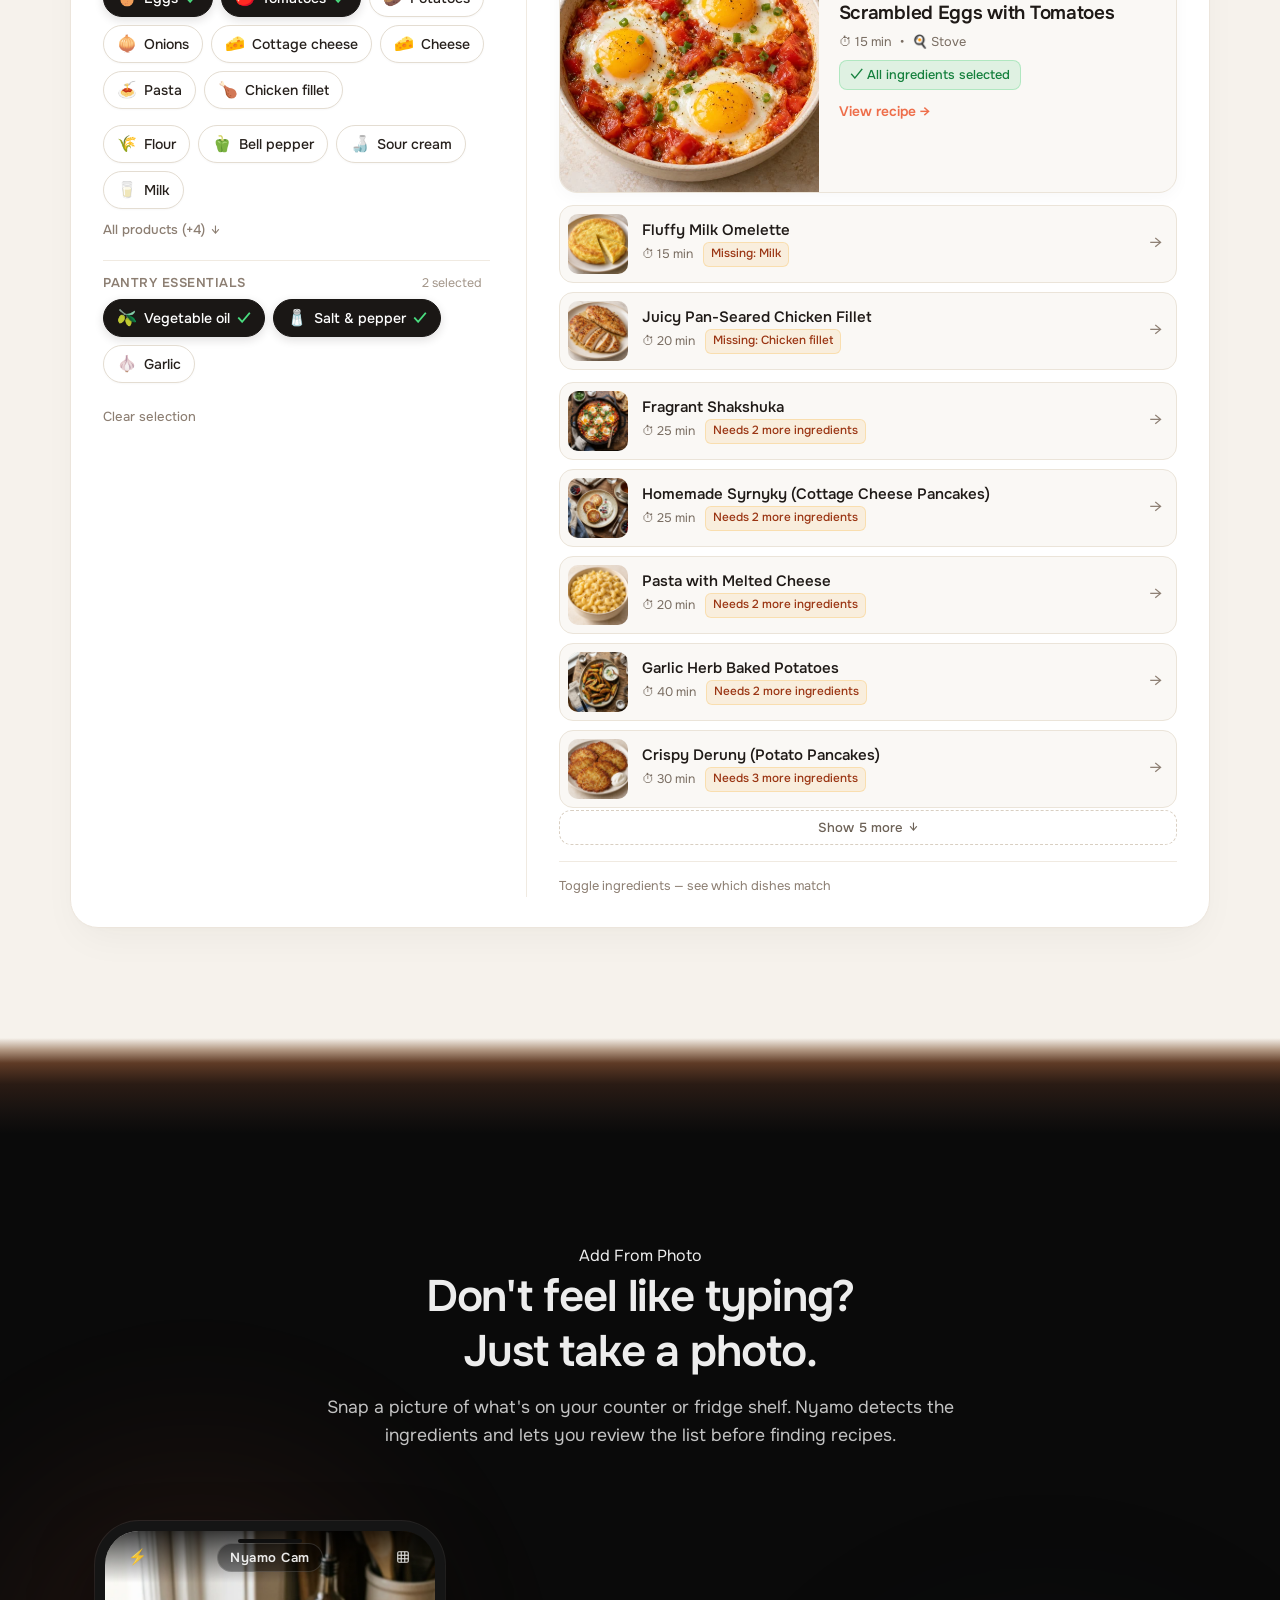
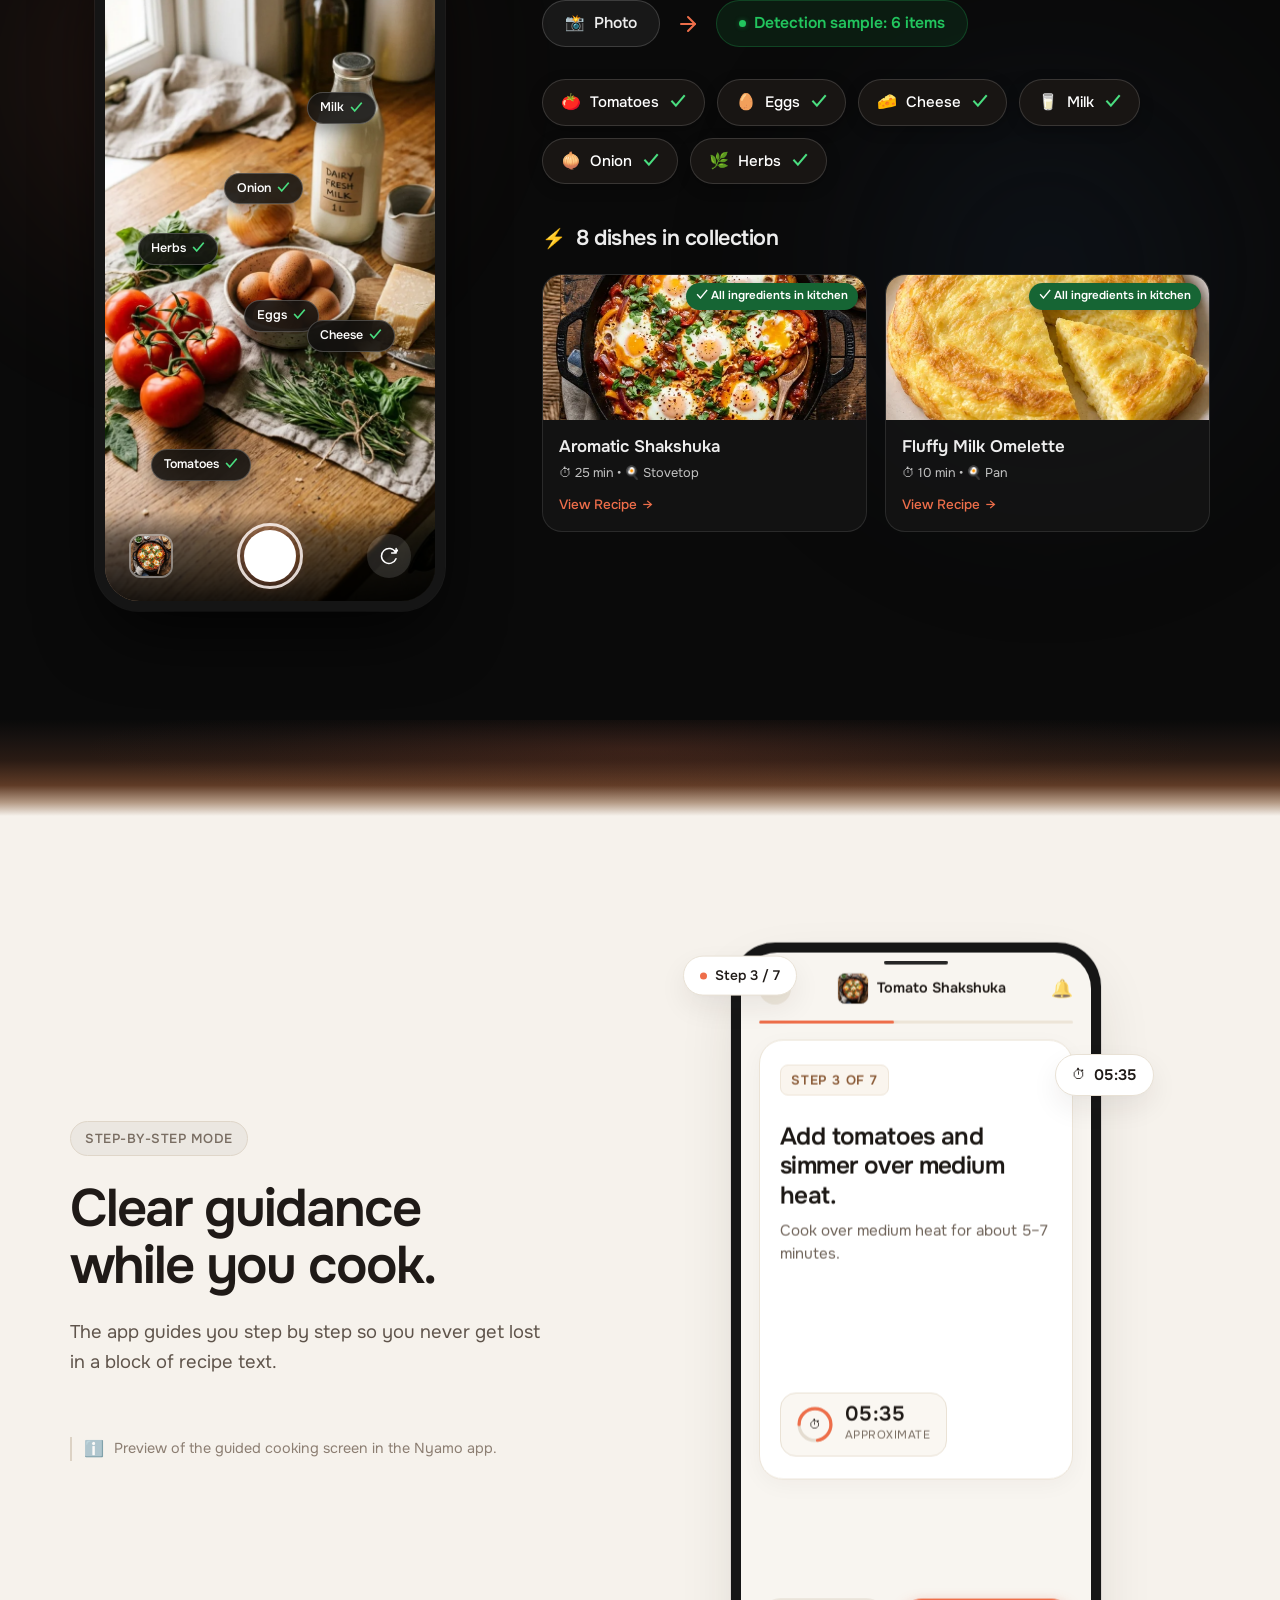
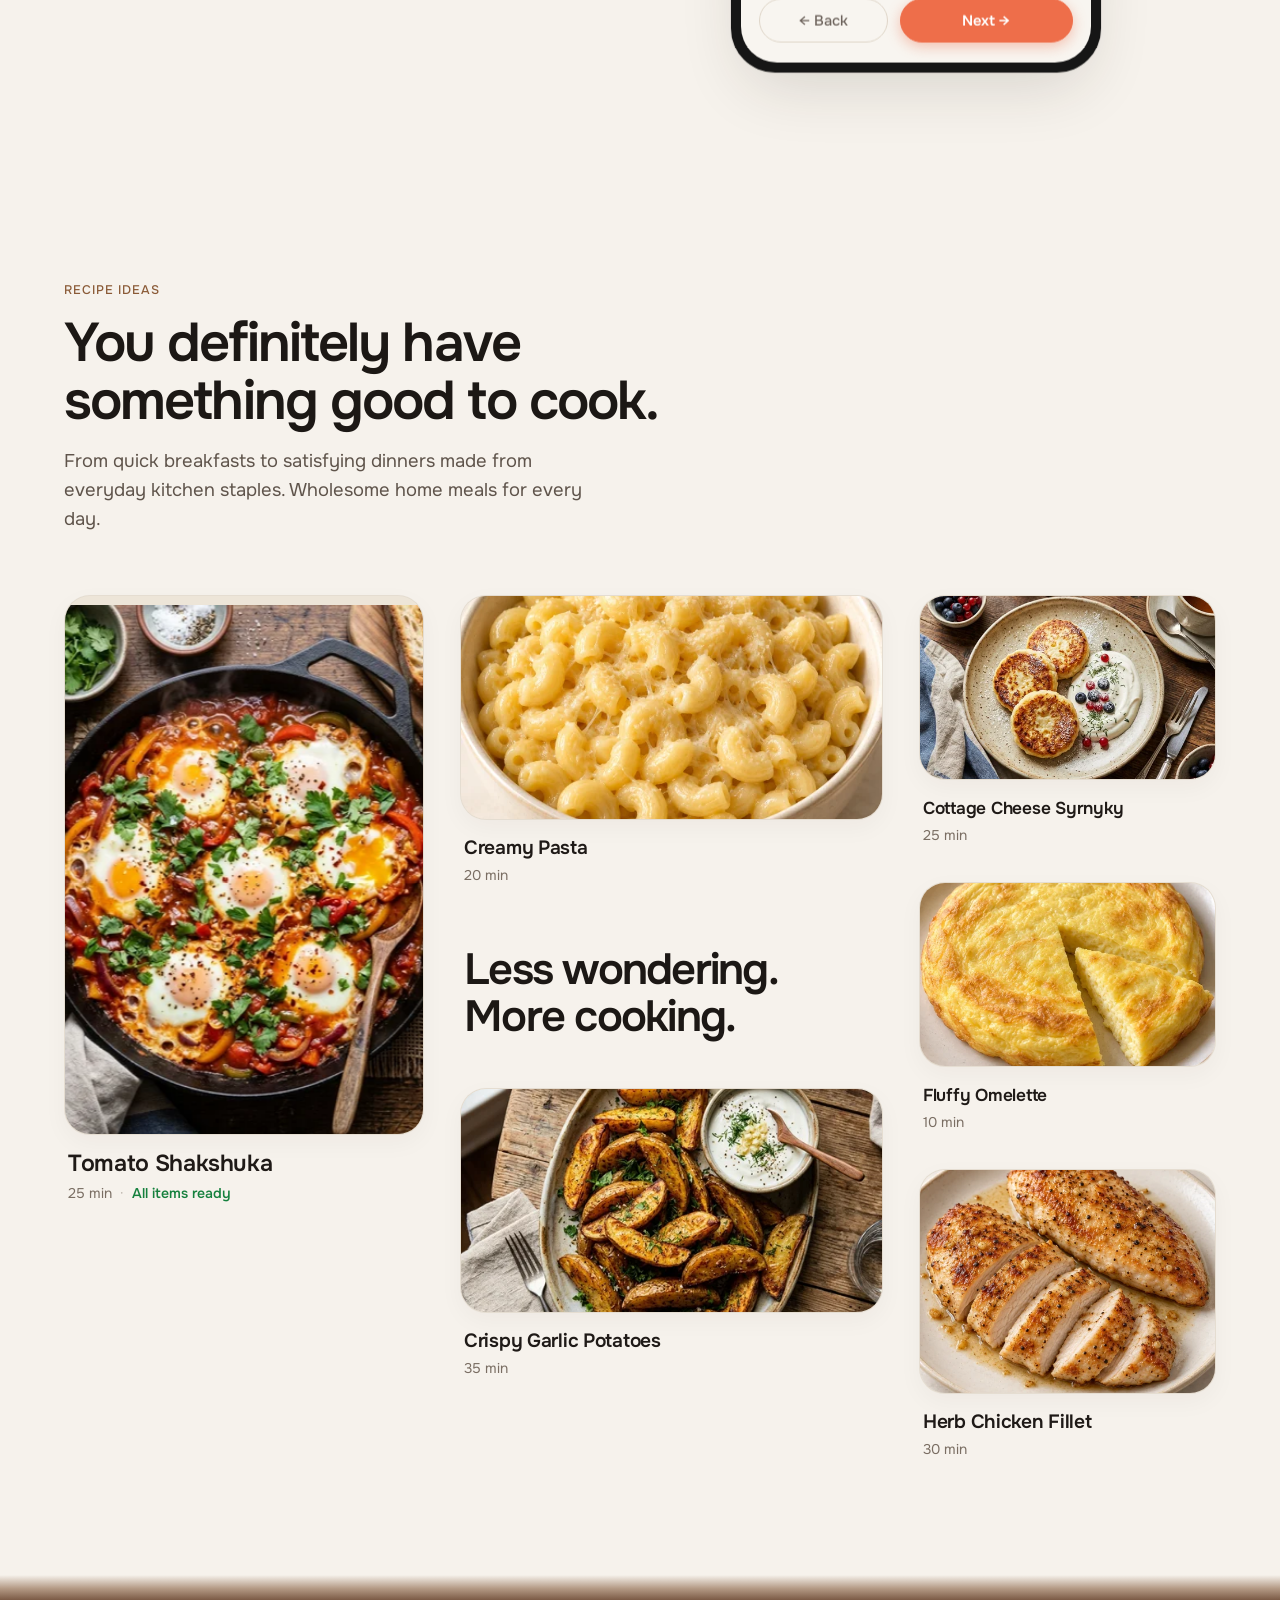
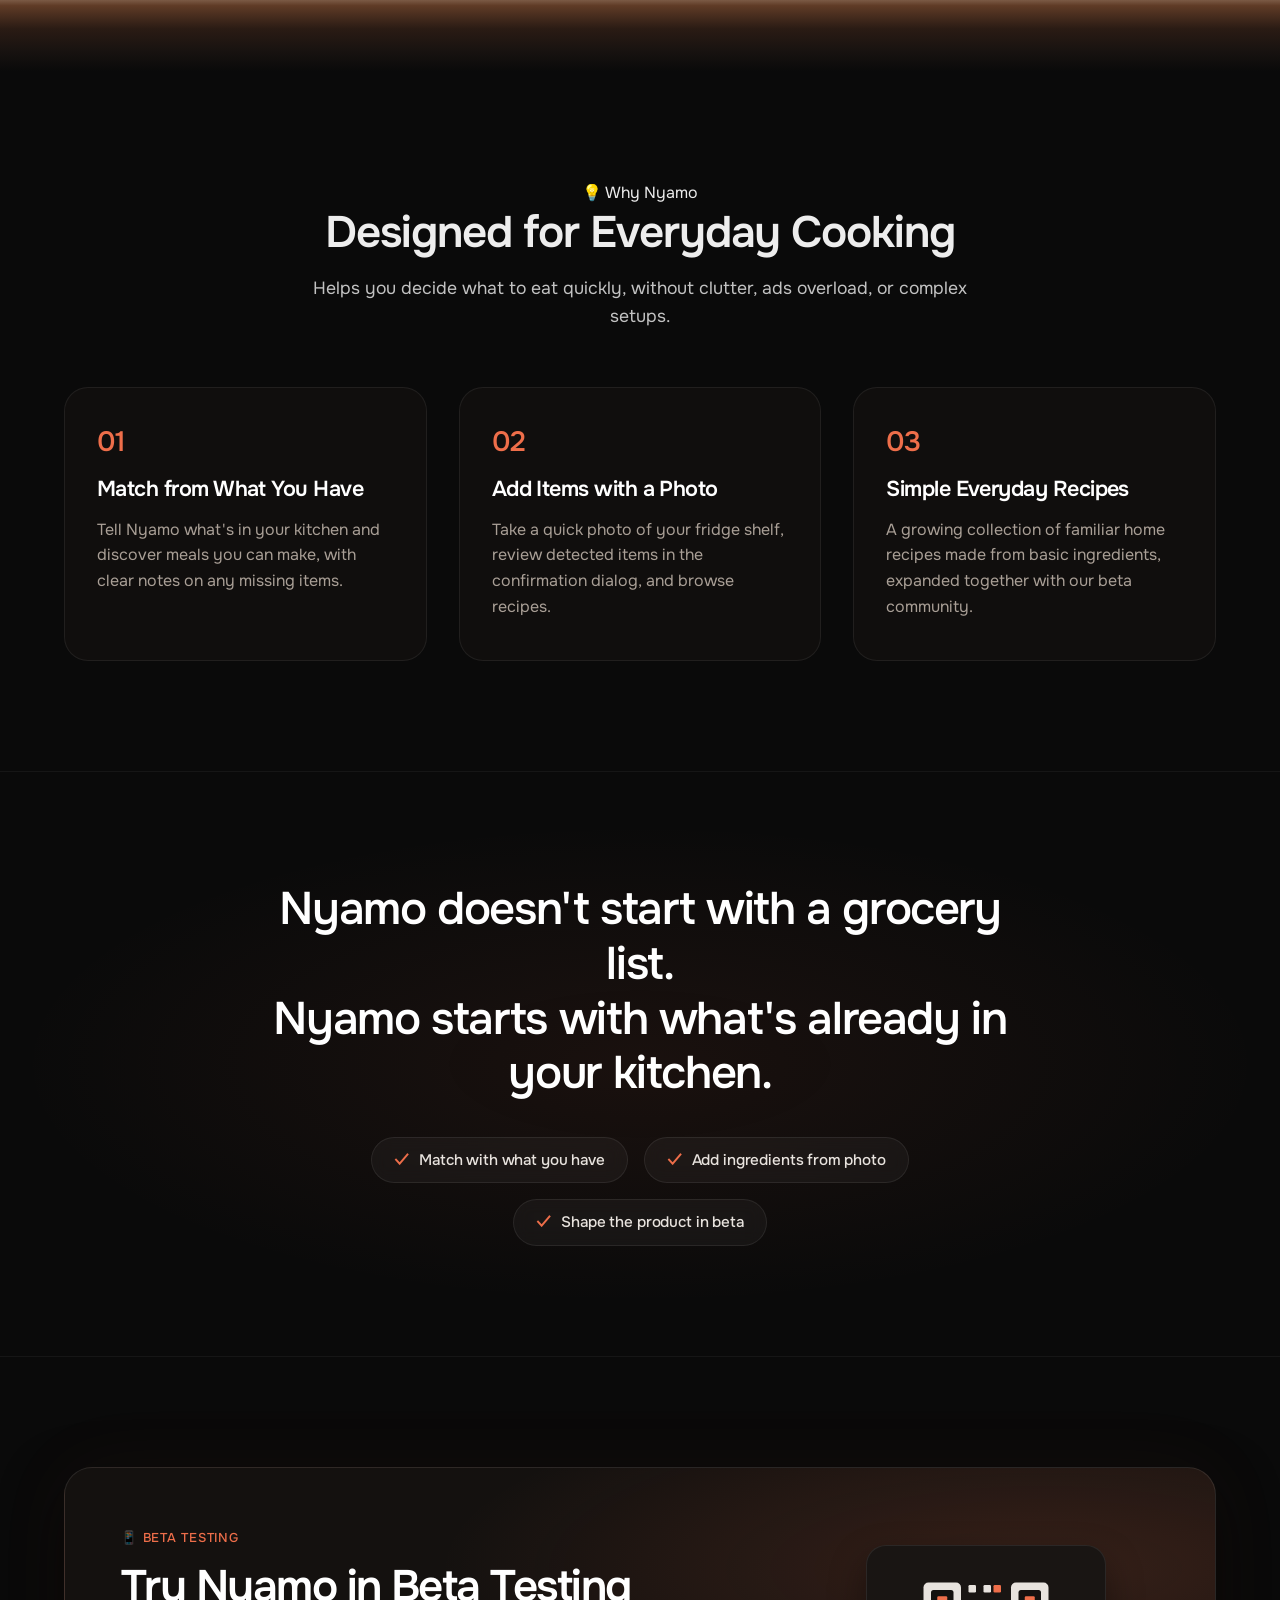
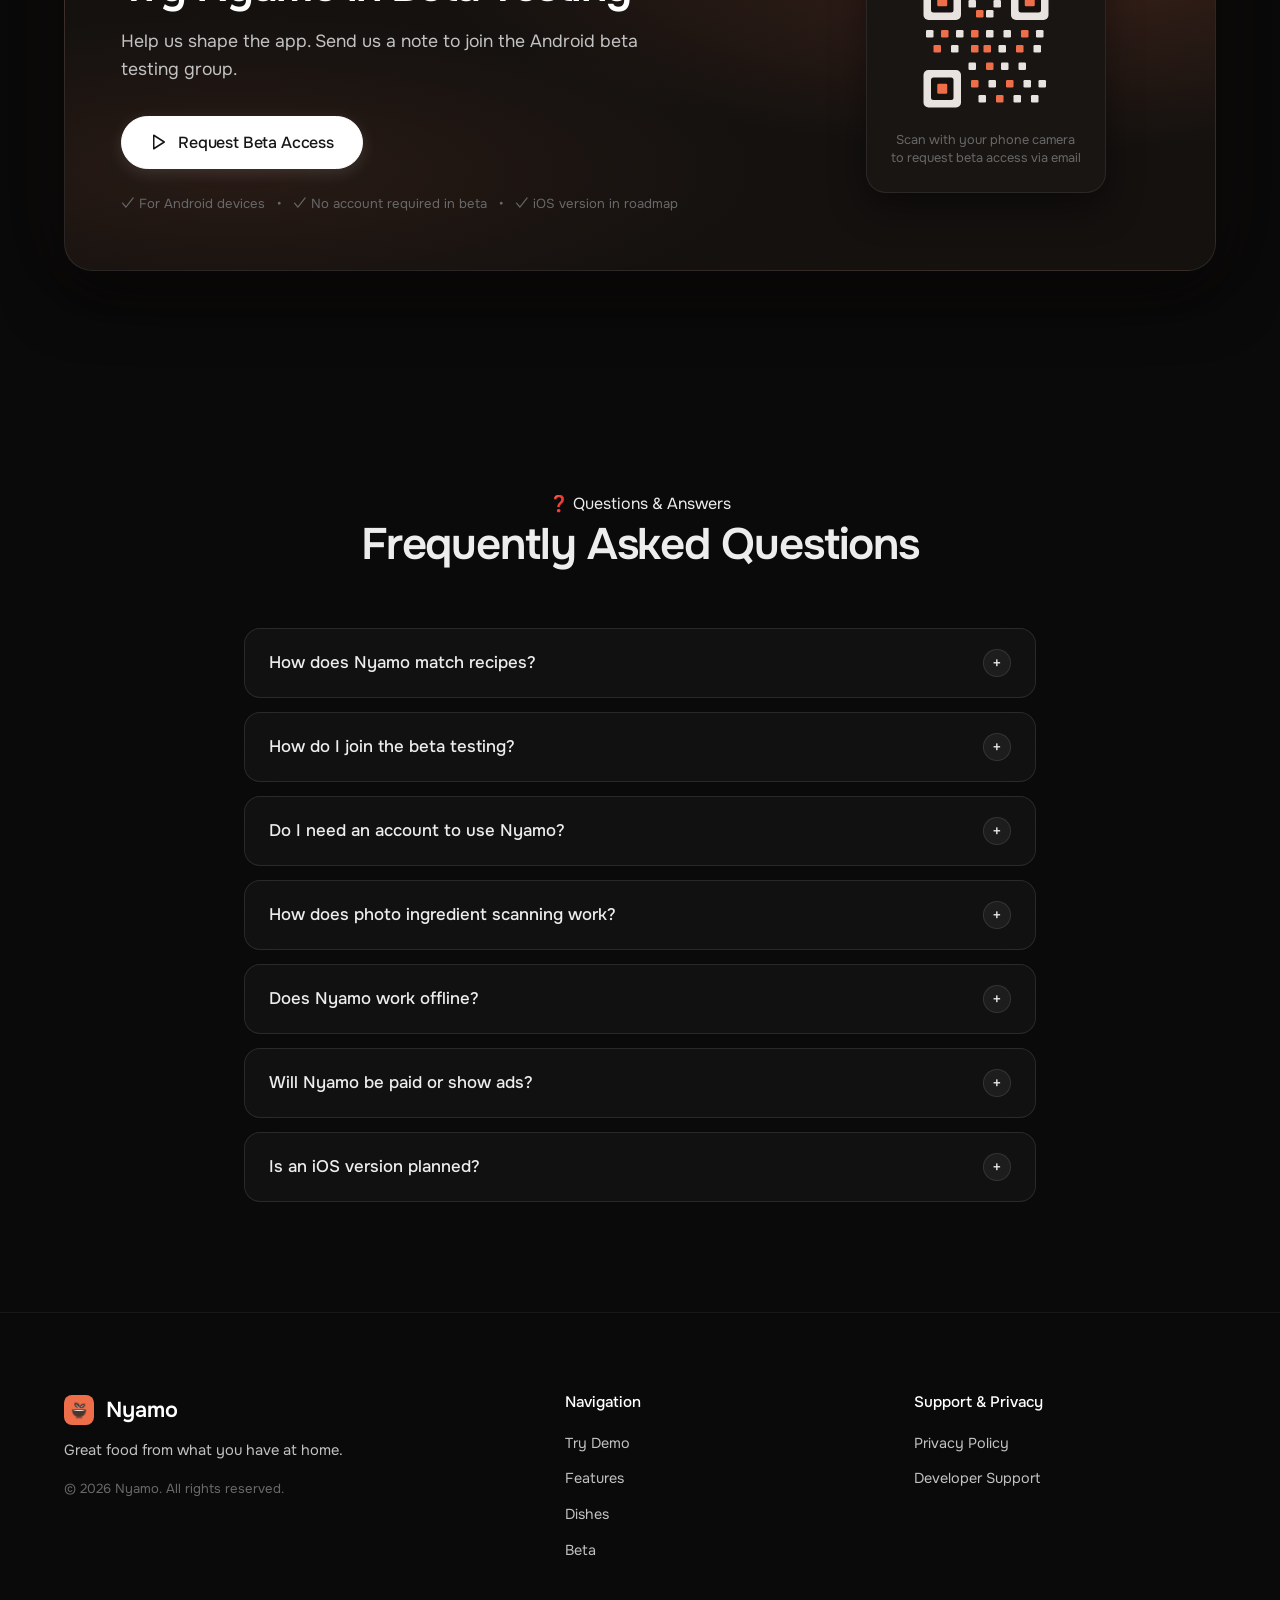
==== commit 3996dff4: "feat(landing): keep only beta access request button in download section" ====
--- a/index.html
+++ b/index.html
@@ -892,20 +892,11 @@
             <span class="download-badge" data-i18n="download.badge">📱 Бета-тестування</span>
             <h2 class="download-title" data-i18n="download.title">Спробуй Nyamo у бета-тестуванні</h2>
             <p class="download-description" data-i18n="download.desc">
-              Допоможи нам зробити додаток зручнішим. Завантажуй бета-версію на Android або надішли запит на тестування.
+              Допоможи нам зробити додаток зручнішим. Надішли запит, щоб отримати доступ до бета-тестування на Android.
             </p>
 
             <div class="download-buttons-group">
-              <a href="assets/downloads/Nyamo.apk" class="btn btn-primary btn-lg" download>
-                <svg class="btn-icon" viewBox="0 0 24 24" fill="none" stroke="currentColor" stroke-width="2.2" stroke-linecap="round" stroke-linejoin="round">
-                  <path d="M21 15v4a2 2 0 0 1-2 2H5a2 2 0 0 1-2-2v-4"></path>
-                  <polyline points="7 10 12 15 17 10"></polyline>
-                  <line x1="12" y1="15" x2="12" y2="3"></line>
-                </svg>
-                <span data-i18n="download.btnDownload">Завантажити APK (Бета)</span>
-              </a>
-
-              <a href="mailto:buisness@neoflux.fluxmarketplace.store?subject=Nyamo%20Beta%20Access" class="btn btn-outline-white btn-lg">
+              <a href="mailto:buisness@neoflux.fluxmarketplace.store?subject=Nyamo%20Beta%20Access" class="btn btn-primary btn-lg">
                 <svg class="btn-icon" viewBox="0 0 24 24" fill="none" stroke="currentColor" stroke-width="2" stroke-linecap="round" stroke-linejoin="round">
                   <polygon points="5 3 19 12 5 21 5 3"></polygon>
                 </svg>
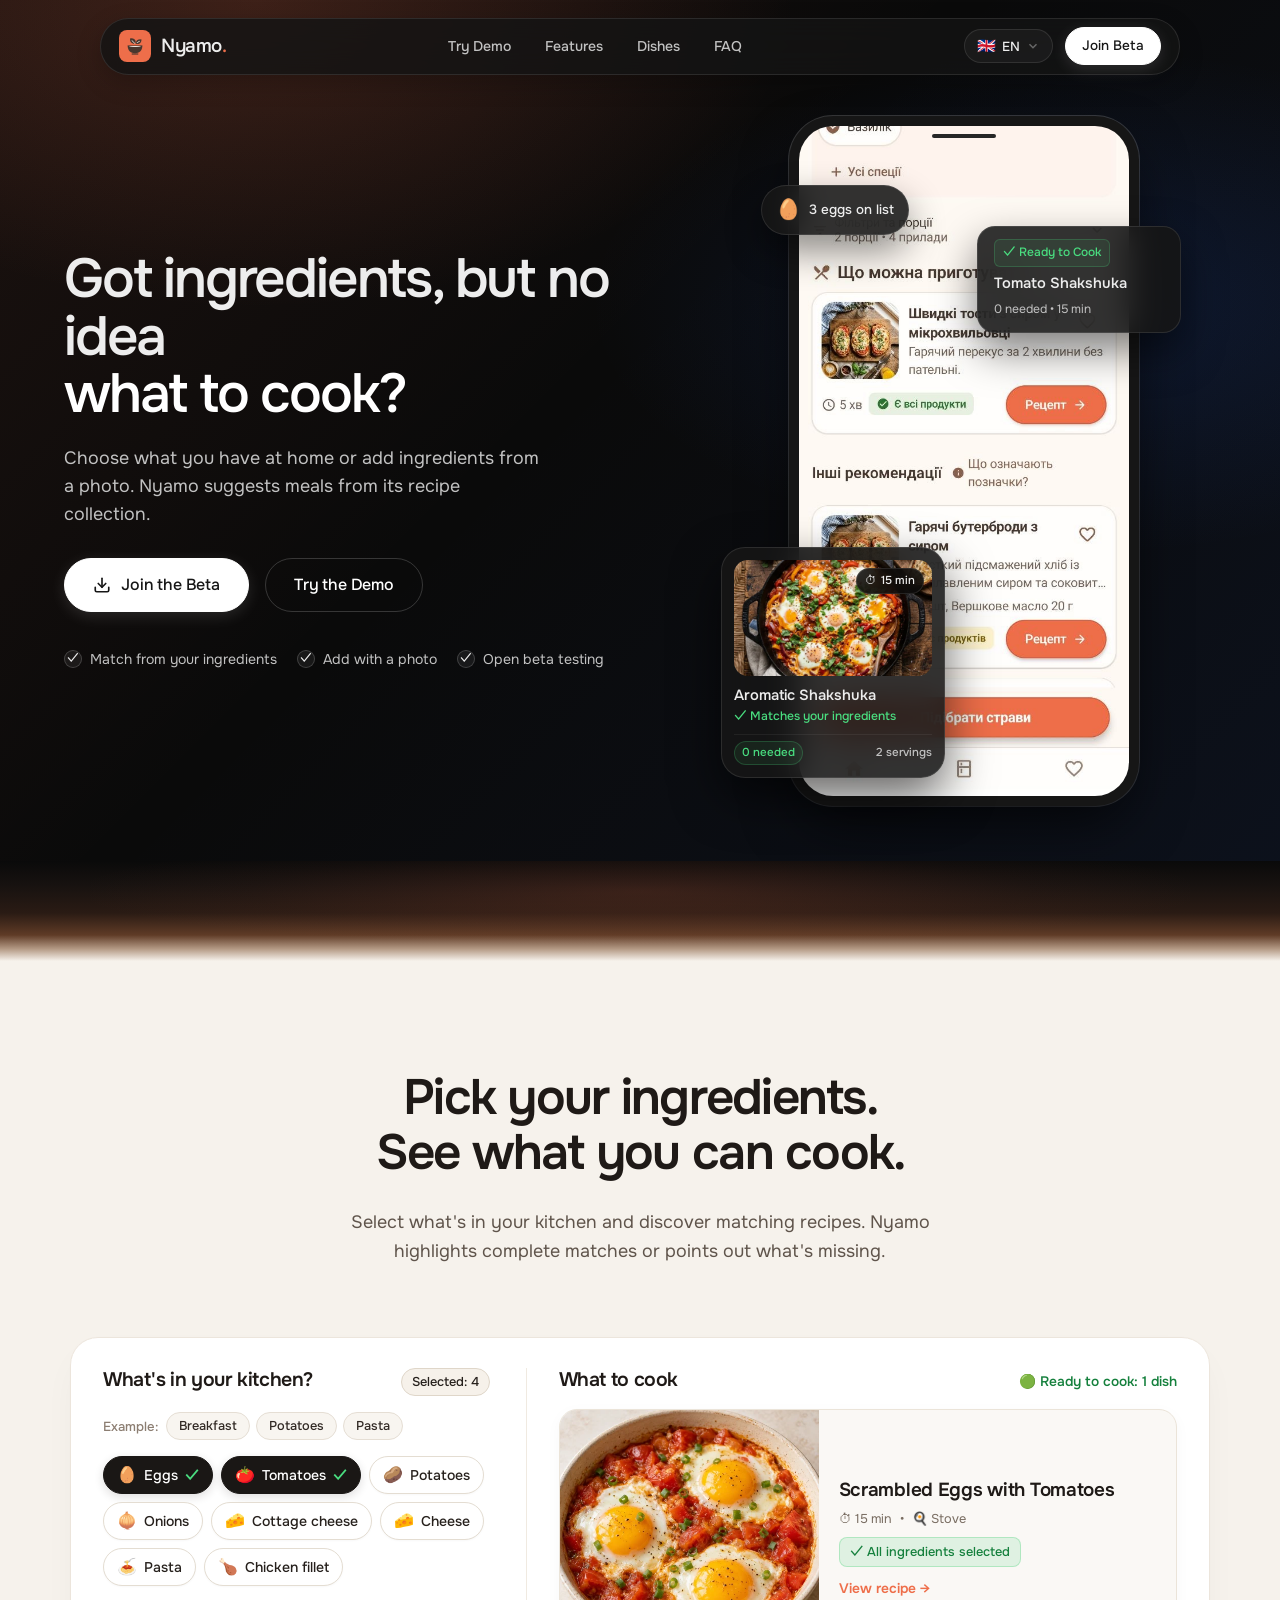
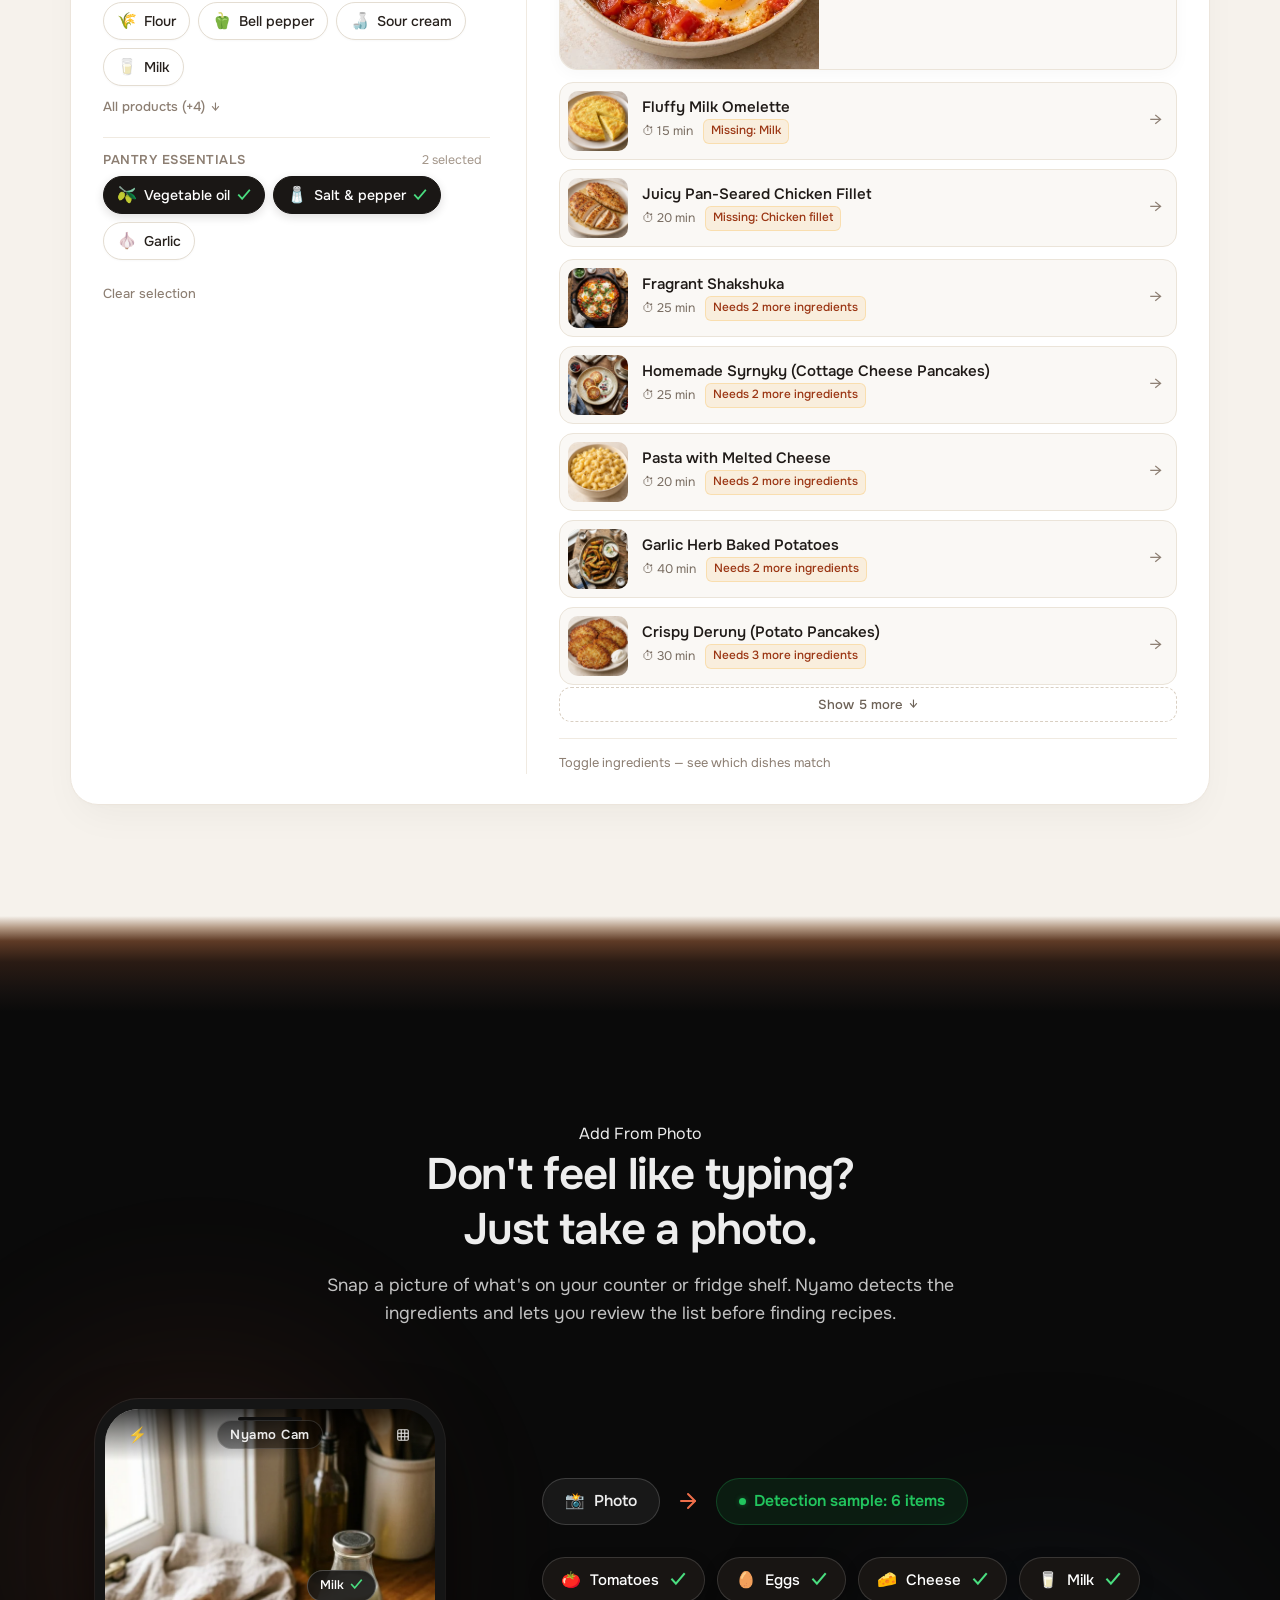
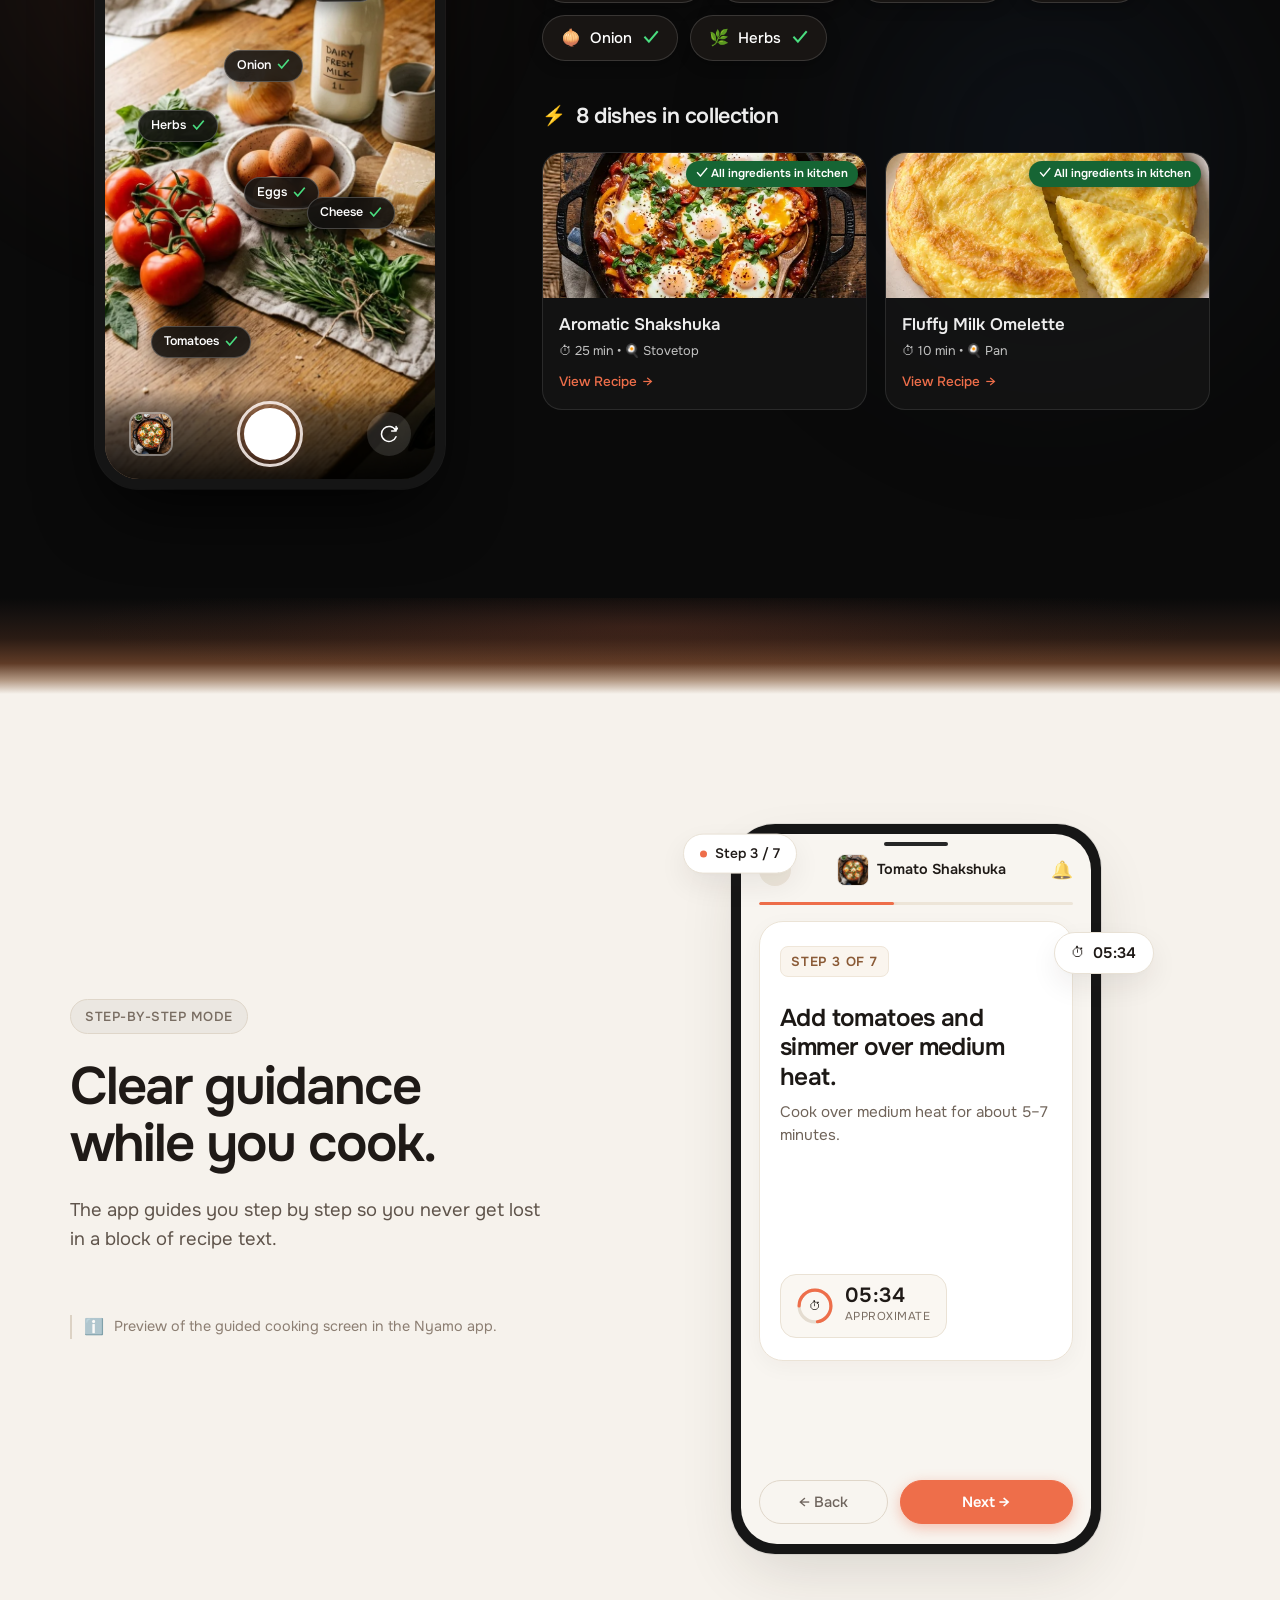
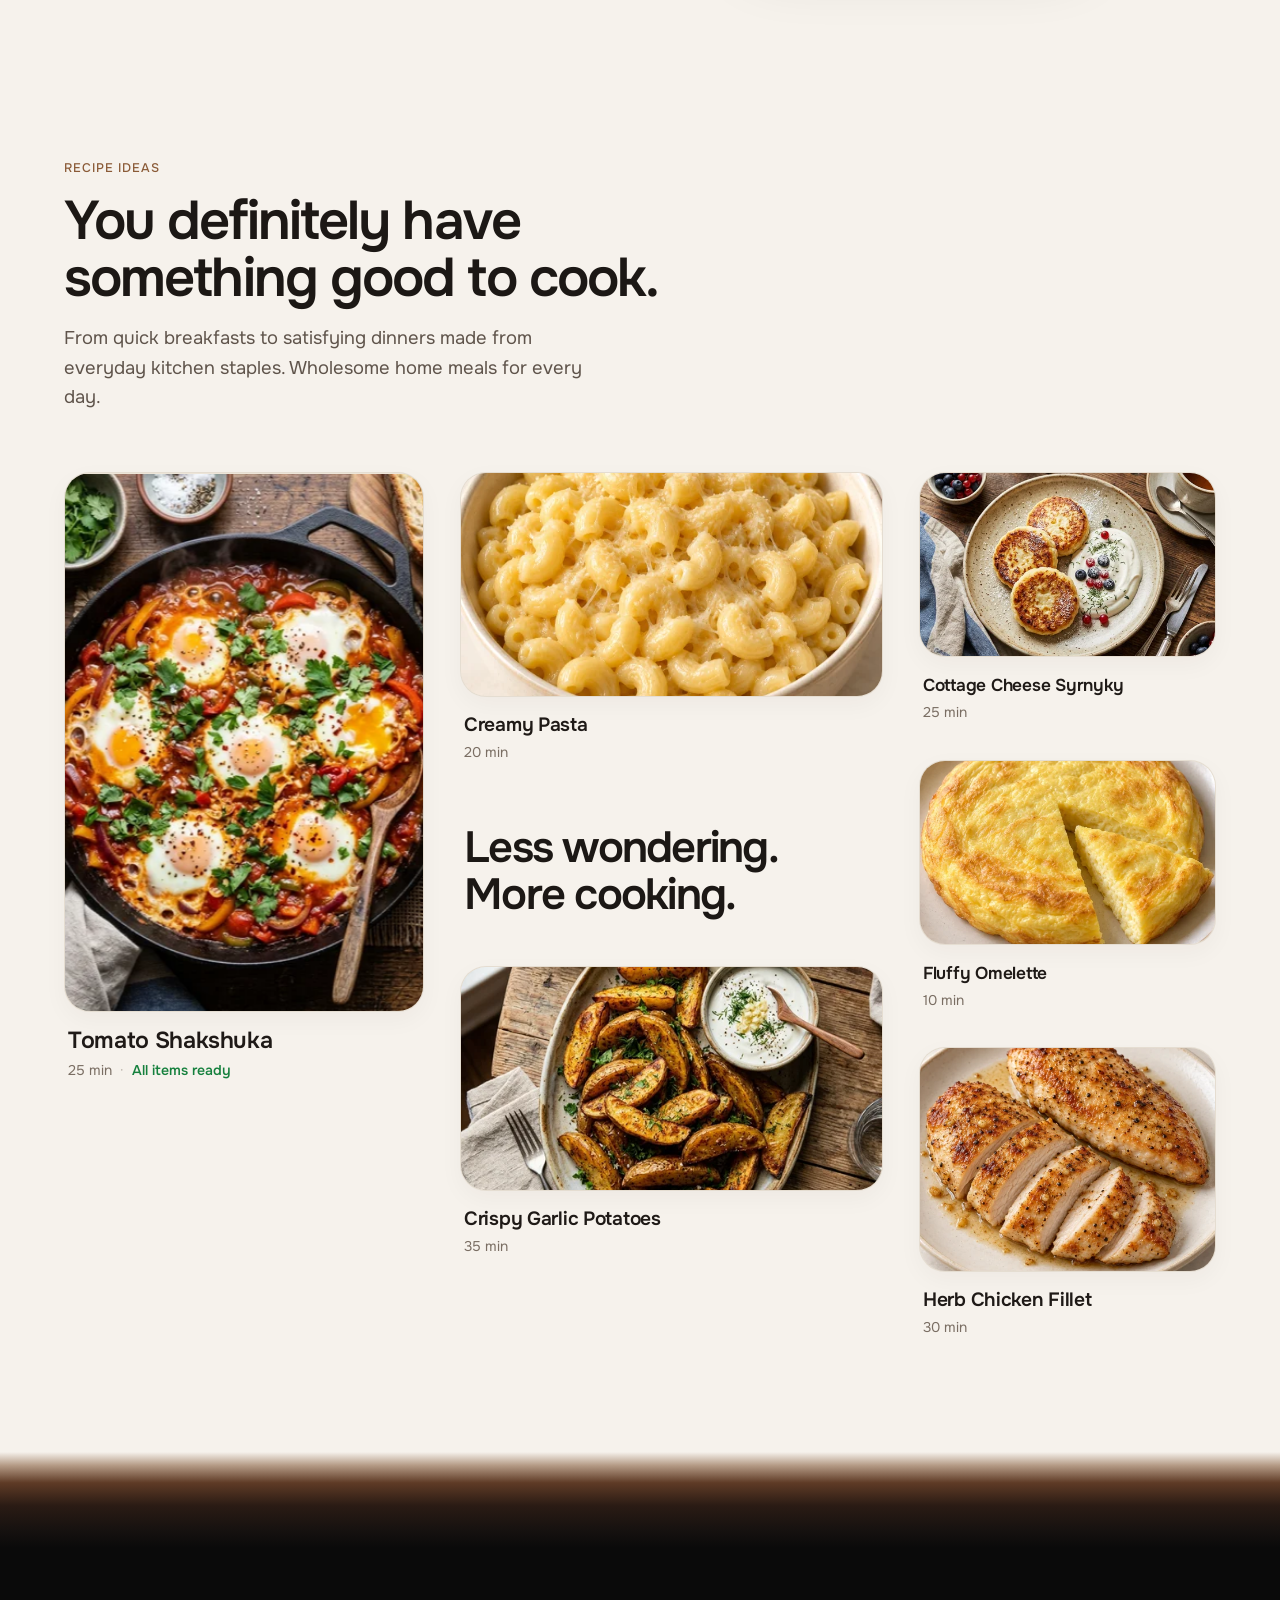
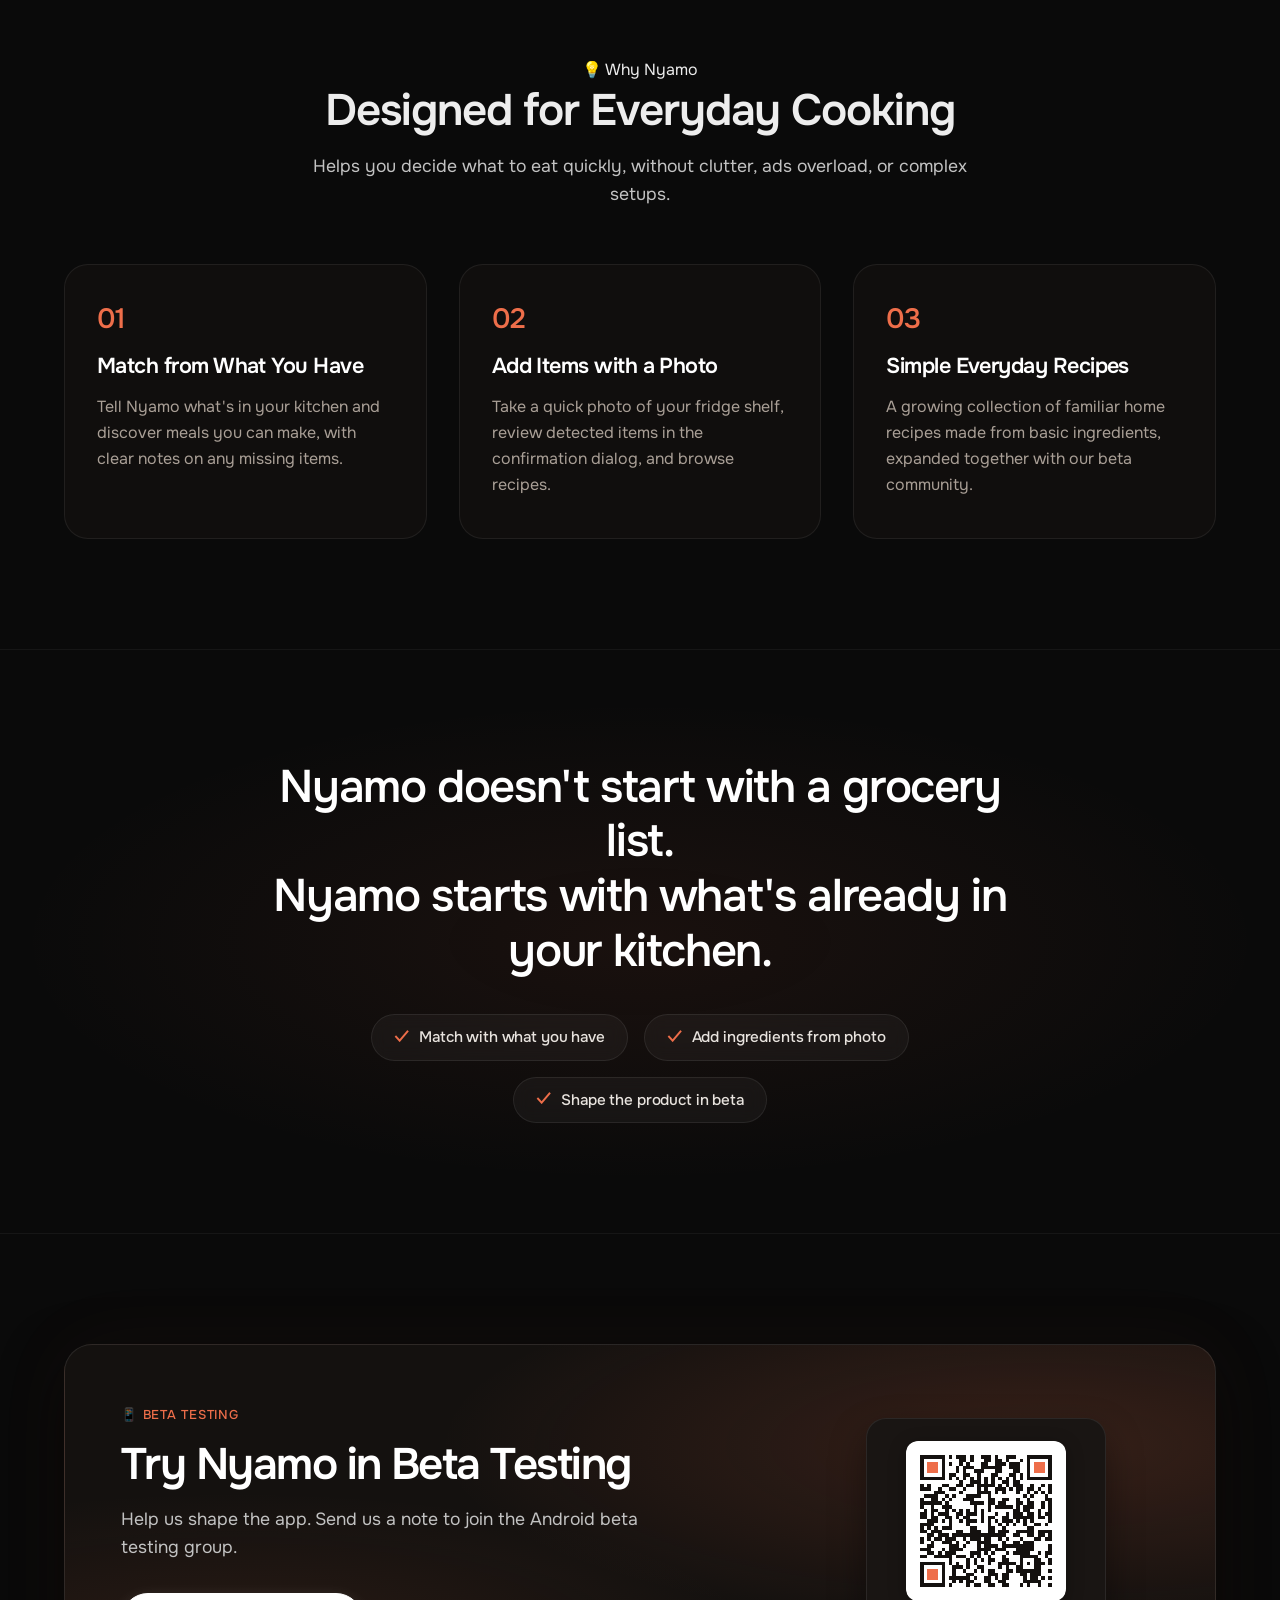
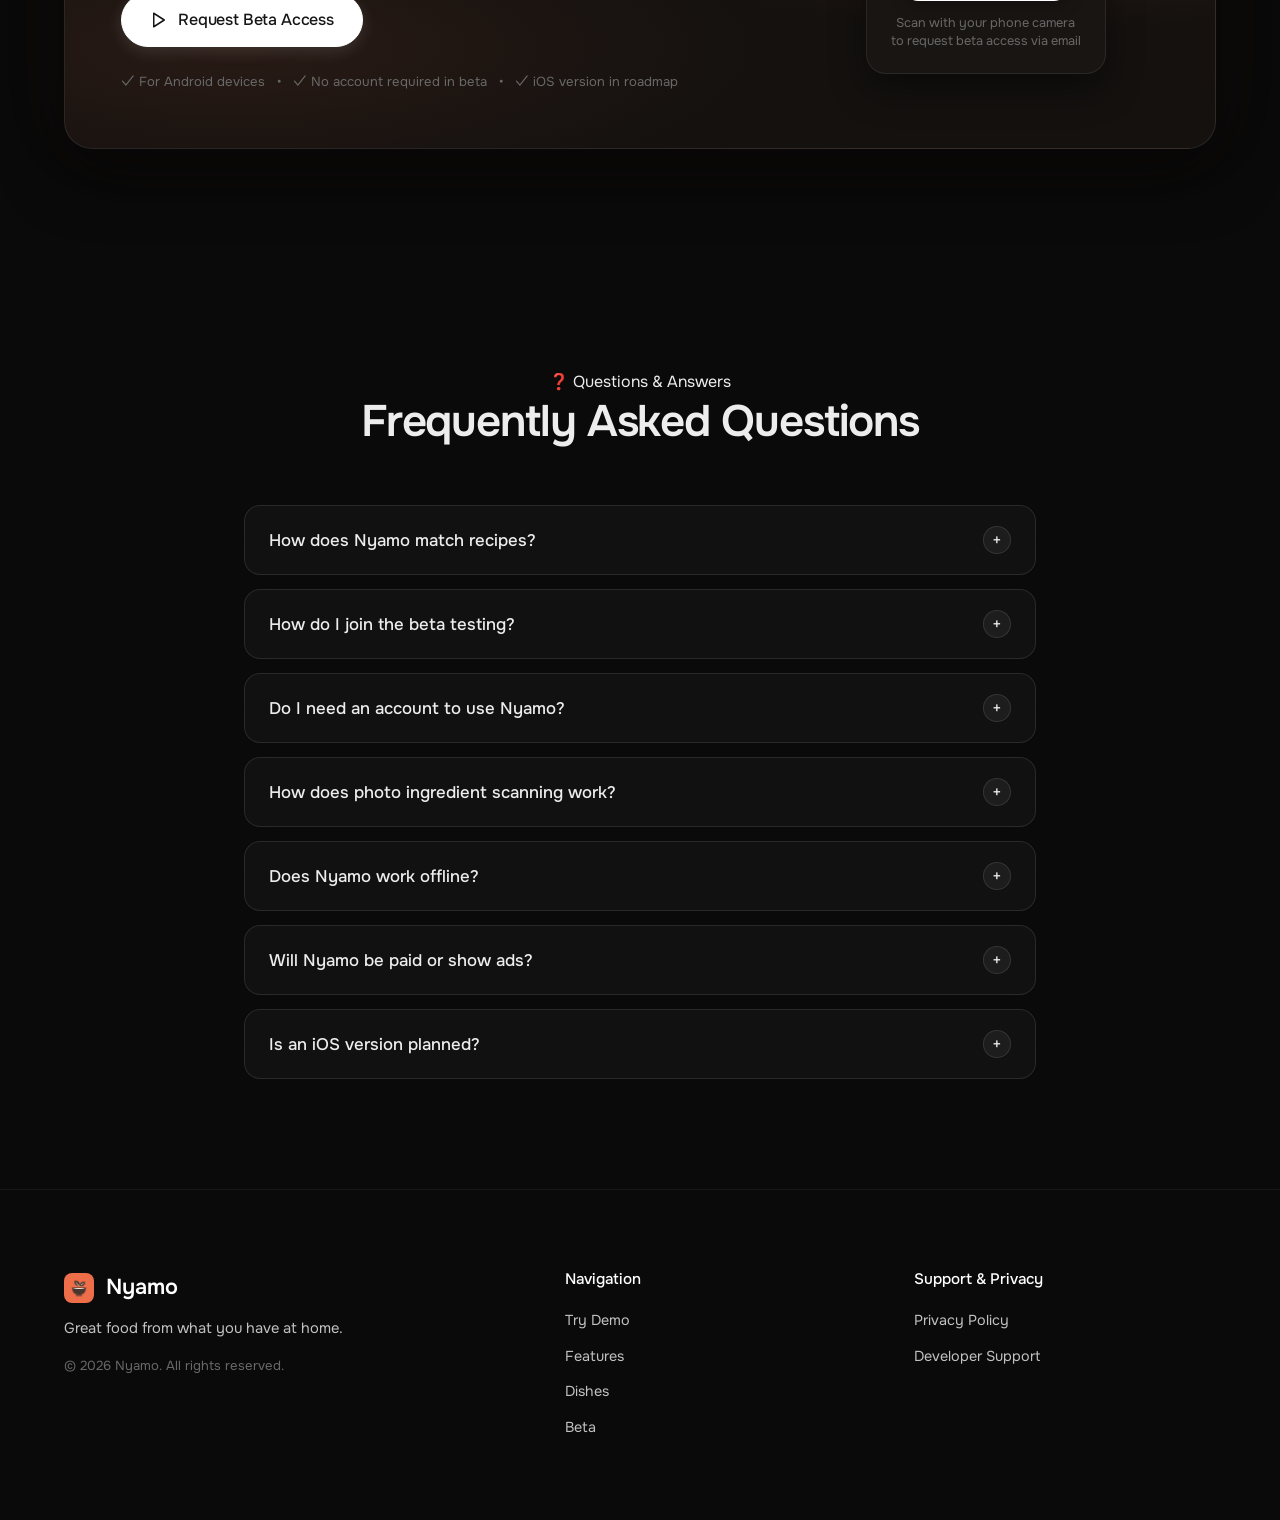
==== commit 0de712e5: "fix(download): replace dummy QR with fully functional, scannable QR code for beta access" ====
--- a/index.html
+++ b/index.html
@@ -915,64 +915,15 @@
 
           <div class="download-qr-box">
             <div class="qr-card">
-              <div class="qr-code-svg">
-                <svg viewBox="0 0 120 120" width="150" height="150" class="qr-svg" aria-label="QR код для завантаження">
-                  <!-- Finder Patterns -->
-                  <rect x="10" y="10" width="30" height="30" rx="4" fill="#E8E3DE"/>
-                  <rect x="16" y="16" width="18" height="18" rx="2" fill="#14110F"/>
-                  <rect x="21" y="21" width="8" height="8" rx="1" fill="#EE6E4A"/>
-
-                  <rect x="80" y="10" width="30" height="30" rx="4" fill="#E8E3DE"/>
-                  <rect x="86" y="16" width="18" height="18" rx="2" fill="#14110F"/>
-                  <rect x="91" y="21" width="8" height="8" rx="1" fill="#EE6E4A"/>
-
-                  <rect x="10" y="80" width="30" height="30" rx="4" fill="#E8E3DE"/>
-                  <rect x="16" y="86" width="18" height="18" rx="2" fill="#14110F"/>
-                  <rect x="21" y="91" width="8" height="8" rx="1" fill="#EE6E4A"/>
-
-                  <!-- Data modules matrix with warm Nyamo orange accents -->
-                  <rect x="46" y="12" width="6" height="6" rx="1" fill="#E8E3DE"/>
-                  <rect x="58" y="12" width="6" height="6" rx="1" fill="#E8E3DE"/>
-                  <rect x="66" y="12" width="6" height="6" rx="1" fill="#EE6E4A"/>
-                  <rect x="46" y="24" width="6" height="6" rx="1" fill="#E8E3DE"/>
-                  <rect x="66" y="24" width="6" height="6" rx="1" fill="#E8E3DE"/>
-                  <rect x="52" y="32" width="6" height="6" rx="1" fill="#EE6E4A"/>
-                  <rect x="60" y="32" width="6" height="6" rx="1" fill="#E8E3DE"/>
-
-                  <rect x="12" y="48" width="6" height="6" rx="1" fill="#E8E3DE"/>
-                  <rect x="24" y="48" width="6" height="6" rx="1" fill="#EE6E4A"/>
-                  <rect x="36" y="48" width="6" height="6" rx="1" fill="#E8E3DE"/>
-                  <rect x="48" y="48" width="6" height="6" rx="1" fill="#EE6E4A"/>
-                  <rect x="60" y="48" width="6" height="6" rx="1" fill="#E8E3DE"/>
-                  <rect x="74" y="48" width="6" height="6" rx="1" fill="#E8E3DE"/>
-                  <rect x="88" y="48" width="6" height="6" rx="1" fill="#EE6E4A"/>
-                  <rect x="100" y="48" width="6" height="6" rx="1" fill="#E8E3DE"/>
-
-                  <rect x="18" y="60" width="6" height="6" rx="1" fill="#EE6E4A"/>
-                  <rect x="32" y="60" width="6" height="6" rx="1" fill="#E8E3DE"/>
-                  <rect x="48" y="60" width="6" height="6" rx="1" fill="#EE6E4A"/>
-                  <rect x="58" y="60" width="6" height="6" rx="1" fill="#EE6E4A"/>
-                  <rect x="70" y="60" width="6" height="6" rx="1" fill="#E8E3DE"/>
-                  <rect x="84" y="60" width="6" height="6" rx="1" fill="#EE6E4A"/>
-                  <rect x="98" y="60" width="6" height="6" rx="1" fill="#E8E3DE"/>
-
-                  <rect x="46" y="74" width="6" height="6" rx="1" fill="#E8E3DE"/>
-                  <rect x="60" y="74" width="6" height="6" rx="1" fill="#EE6E4A"/>
-                  <rect x="72" y="74" width="6" height="6" rx="1" fill="#E8E3DE"/>
-                  <rect x="86" y="74" width="6" height="6" rx="1" fill="#E8E3DE"/>
-
-                  <rect x="48" y="88" width="6" height="6" rx="1" fill="#EE6E4A"/>
-                  <rect x="62" y="88" width="6" height="6" rx="1" fill="#E8E3DE"/>
-                  <rect x="76" y="88" width="6" height="6" rx="1" fill="#EE6E4A"/>
-                  <rect x="90" y="88" width="6" height="6" rx="1" fill="#E8E3DE"/>
-                  <rect x="102" y="88" width="6" height="6" rx="1" fill="#E8E3DE"/>
-
-                  <rect x="54" y="100" width="6" height="6" rx="1" fill="#E8E3DE"/>
-                  <rect x="68" y="100" width="6" height="6" rx="1" fill="#EE6E4A"/>
-                  <rect x="82" y="100" width="6" height="6" rx="1" fill="#E8E3DE"/>
-                  <rect x="96" y="100" width="6" height="6" rx="1" fill="#E8E3DE"/>
-                </svg>
-              </div>
+              <a href="mailto:buisness@neoflux.fluxmarketplace.store?subject=Nyamo%20Beta%20Access" class="qr-link" aria-label="Надіслати запит на бета-тест електронною поштою">
+                <div class="qr-code-svg">
+                  <svg xmlns="http://www.w3.org/2000/svg" viewBox="0 0 45 45" width="160" height="160" class="qr-svg" aria-label="QR-код: надіслати запит на бета-тест" role="img">
+  <rect width="45" height="45" rx="3" fill="#FFFFFF"/>
+  <path d="M4,4h1v1h-1zM5,4h1v1h-1zM6,4h1v1h-1zM7,4h1v1h-1zM8,4h1v1h-1zM9,4h1v1h-1zM10,4h1v1h-1zM12,4h1v1h-1zM14,4h1v1h-1zM15,4h1v1h-1zM16,4h1v1h-1zM18,4h1v1h-1zM21,4h1v1h-1zM22,4h1v1h-1zM23,4h1v1h-1zM25,4h1v1h-1zM28,4h1v1h-1zM29,4h1v1h-1zM30,4h1v1h-1zM34,4h1v1h-1zM35,4h1v1h-1zM36,4h1v1h-1zM37,4h1v1h-1zM38,4h1v1h-1zM39,4h1v1h-1zM40,4h1v1h-1zM4,5h1v1h-1zM10,5h1v1h-1zM15,5h1v1h-1zM16,5h1v1h-1zM18,5h1v1h-1zM22,5h1v1h-1zM23,5h1v1h-1zM25,5h1v1h-1zM26,5h1v1h-1zM28,5h1v1h-1zM32,5h1v1h-1zM34,5h1v1h-1zM40,5h1v1h-1zM4,6h1v1h-1zM10,6h1v1h-1zM12,6h1v1h-1zM15,6h1v1h-1zM17,6h1v1h-1zM21,6h1v1h-1zM22,6h1v1h-1zM25,6h1v1h-1zM26,6h1v1h-1zM27,6h1v1h-1zM29,6h1v1h-1zM30,6h1v1h-1zM31,6h1v1h-1zM34,6h1v1h-1zM40,6h1v1h-1zM4,7h1v1h-1zM10,7h1v1h-1zM14,7h1v1h-1zM16,7h1v1h-1zM17,7h1v1h-1zM18,7h1v1h-1zM21,7h1v1h-1zM22,7h1v1h-1zM23,7h1v1h-1zM24,7h1v1h-1zM25,7h1v1h-1zM26,7h1v1h-1zM29,7h1v1h-1zM30,7h1v1h-1zM31,7h1v1h-1zM34,7h1v1h-1zM40,7h1v1h-1zM4,8h1v1h-1zM10,8h1v1h-1zM14,8h1v1h-1zM16,8h1v1h-1zM19,8h1v1h-1zM20,8h1v1h-1zM21,8h1v1h-1zM25,8h1v1h-1zM26,8h1v1h-1zM30,8h1v1h-1zM31,8h1v1h-1zM34,8h1v1h-1zM40,8h1v1h-1zM4,9h1v1h-1zM10,9h1v1h-1zM12,9h1v1h-1zM13,9h1v1h-1zM16,9h1v1h-1zM17,9h1v1h-1zM20,9h1v1h-1zM24,9h1v1h-1zM25,9h1v1h-1zM29,9h1v1h-1zM30,9h1v1h-1zM32,9h1v1h-1zM34,9h1v1h-1zM40,9h1v1h-1zM4,10h1v1h-1zM5,10h1v1h-1zM6,10h1v1h-1zM7,10h1v1h-1zM8,10h1v1h-1zM9,10h1v1h-1zM10,10h1v1h-1zM12,10h1v1h-1zM14,10h1v1h-1zM16,10h1v1h-1zM18,10h1v1h-1zM20,10h1v1h-1zM22,10h1v1h-1zM24,10h1v1h-1zM26,10h1v1h-1zM28,10h1v1h-1zM30,10h1v1h-1zM32,10h1v1h-1zM34,10h1v1h-1zM35,10h1v1h-1zM36,10h1v1h-1zM37,10h1v1h-1zM38,10h1v1h-1zM39,10h1v1h-1zM40,10h1v1h-1zM15,11h1v1h-1zM18,11h1v1h-1zM19,11h1v1h-1zM20,11h1v1h-1zM22,11h1v1h-1zM24,11h1v1h-1zM27,11h1v1h-1zM28,11h1v1h-1zM30,11h1v1h-1zM31,11h1v1h-1zM4,12h1v1h-1zM6,12h1v1h-1zM10,12h1v1h-1zM11,12h1v1h-1zM14,12h1v1h-1zM15,12h1v1h-1zM17,12h1v1h-1zM18,12h1v1h-1zM20,12h1v1h-1zM21,12h1v1h-1zM22,12h1v1h-1zM23,12h1v1h-1zM24,12h1v1h-1zM26,12h1v1h-1zM28,12h1v1h-1zM30,12h1v1h-1zM31,12h1v1h-1zM32,12h1v1h-1zM35,12h1v1h-1zM38,12h1v1h-1zM40,12h1v1h-1zM4,13h1v1h-1zM5,13h1v1h-1zM6,13h1v1h-1zM9,13h1v1h-1zM12,13h1v1h-1zM13,13h1v1h-1zM16,13h1v1h-1zM20,13h1v1h-1zM22,13h1v1h-1zM25,13h1v1h-1zM26,13h1v1h-1zM27,13h1v1h-1zM29,13h1v1h-1zM31,13h1v1h-1zM32,13h1v1h-1zM34,13h1v1h-1zM35,13h1v1h-1zM37,13h1v1h-1zM40,13h1v1h-1zM8,14h1v1h-1zM9,14h1v1h-1zM10,14h1v1h-1zM15,14h1v1h-1zM20,14h1v1h-1zM21,14h1v1h-1zM22,14h1v1h-1zM23,14h1v1h-1zM25,14h1v1h-1zM27,14h1v1h-1zM31,14h1v1h-1zM34,14h1v1h-1zM36,14h1v1h-1zM38,14h1v1h-1zM40,14h1v1h-1zM5,15h1v1h-1zM6,15h1v1h-1zM7,15h1v1h-1zM8,15h1v1h-1zM11,15h1v1h-1zM13,15h1v1h-1zM17,15h1v1h-1zM18,15h1v1h-1zM19,15h1v1h-1zM20,15h1v1h-1zM23,15h1v1h-1zM33,15h1v1h-1zM35,15h1v1h-1zM39,15h1v1h-1zM4,16h1v1h-1zM7,16h1v1h-1zM8,16h1v1h-1zM10,16h1v1h-1zM12,16h1v1h-1zM16,16h1v1h-1zM17,16h1v1h-1zM18,16h1v1h-1zM23,16h1v1h-1zM24,16h1v1h-1zM27,16h1v1h-1zM28,16h1v1h-1zM31,16h1v1h-1zM34,16h1v1h-1zM39,16h1v1h-1zM40,16h1v1h-1zM4,17h1v1h-1zM5,17h1v1h-1zM6,17h1v1h-1zM7,17h1v1h-1zM8,17h1v1h-1zM9,17h1v1h-1zM11,17h1v1h-1zM18,17h1v1h-1zM19,17h1v1h-1zM20,17h1v1h-1zM21,17h1v1h-1zM23,17h1v1h-1zM24,17h1v1h-1zM26,17h1v1h-1zM27,17h1v1h-1zM31,17h1v1h-1zM32,17h1v1h-1zM34,17h1v1h-1zM35,17h1v1h-1zM38,17h1v1h-1zM40,17h1v1h-1zM4,18h1v1h-1zM7,18h1v1h-1zM10,18h1v1h-1zM11,18h1v1h-1zM12,18h1v1h-1zM19,18h1v1h-1zM23,18h1v1h-1zM25,18h1v1h-1zM26,18h1v1h-1zM27,18h1v1h-1zM28,18h1v1h-1zM29,18h1v1h-1zM31,18h1v1h-1zM33,18h1v1h-1zM34,18h1v1h-1zM35,18h1v1h-1zM38,18h1v1h-1zM40,18h1v1h-1zM5,19h1v1h-1zM7,19h1v1h-1zM8,19h1v1h-1zM11,19h1v1h-1zM13,19h1v1h-1zM15,19h1v1h-1zM17,19h1v1h-1zM19,19h1v1h-1zM21,19h1v1h-1zM23,19h1v1h-1zM30,19h1v1h-1zM31,19h1v1h-1zM33,19h1v1h-1zM34,19h1v1h-1zM37,19h1v1h-1zM40,19h1v1h-1zM4,20h1v1h-1zM5,20h1v1h-1zM7,20h1v1h-1zM9,20h1v1h-1zM10,20h1v1h-1zM11,20h1v1h-1zM14,20h1v1h-1zM15,20h1v1h-1zM17,20h1v1h-1zM18,20h1v1h-1zM19,20h1v1h-1zM21,20h1v1h-1zM25,20h1v1h-1zM28,20h1v1h-1zM30,20h1v1h-1zM31,20h1v1h-1zM32,20h1v1h-1zM34,20h1v1h-1zM35,20h1v1h-1zM37,20h1v1h-1zM39,20h1v1h-1zM40,20h1v1h-1zM4,21h1v1h-1zM5,21h1v1h-1zM7,21h1v1h-1zM8,21h1v1h-1zM11,21h1v1h-1zM12,21h1v1h-1zM14,21h1v1h-1zM16,21h1v1h-1zM17,21h1v1h-1zM21,21h1v1h-1zM23,21h1v1h-1zM24,21h1v1h-1zM27,21h1v1h-1zM28,21h1v1h-1zM30,21h1v1h-1zM31,21h1v1h-1zM32,21h1v1h-1zM33,21h1v1h-1zM34,21h1v1h-1zM35,21h1v1h-1zM37,21h1v1h-1zM38,21h1v1h-1zM40,21h1v1h-1zM6,22h1v1h-1zM7,22h1v1h-1zM8,22h1v1h-1zM10,22h1v1h-1zM12,22h1v1h-1zM15,22h1v1h-1zM17,22h1v1h-1zM18,22h1v1h-1zM19,22h1v1h-1zM21,22h1v1h-1zM23,22h1v1h-1zM25,22h1v1h-1zM27,22h1v1h-1zM28,22h1v1h-1zM29,22h1v1h-1zM31,22h1v1h-1zM33,22h1v1h-1zM35,22h1v1h-1zM40,22h1v1h-1zM4,23h1v1h-1zM5,23h1v1h-1zM6,23h1v1h-1zM7,23h1v1h-1zM12,23h1v1h-1zM17,23h1v1h-1zM23,23h1v1h-1zM26,23h1v1h-1zM28,23h1v1h-1zM30,23h1v1h-1zM33,23h1v1h-1zM36,23h1v1h-1zM37,23h1v1h-1zM39,23h1v1h-1zM4,24h1v1h-1zM6,24h1v1h-1zM8,24h1v1h-1zM10,24h1v1h-1zM11,24h1v1h-1zM12,24h1v1h-1zM18,24h1v1h-1zM19,24h1v1h-1zM23,24h1v1h-1zM24,24h1v1h-1zM27,24h1v1h-1zM34,24h1v1h-1zM35,24h1v1h-1zM4,25h1v1h-1zM5,25h1v1h-1zM7,25h1v1h-1zM8,25h1v1h-1zM9,25h1v1h-1zM14,25h1v1h-1zM15,25h1v1h-1zM18,25h1v1h-1zM19,25h1v1h-1zM20,25h1v1h-1zM23,25h1v1h-1zM24,25h1v1h-1zM26,25h1v1h-1zM27,25h1v1h-1zM28,25h1v1h-1zM31,25h1v1h-1zM32,25h1v1h-1zM33,25h1v1h-1zM34,25h1v1h-1zM35,25h1v1h-1zM37,25h1v1h-1zM38,25h1v1h-1zM39,25h1v1h-1zM40,25h1v1h-1zM6,26h1v1h-1zM7,26h1v1h-1zM9,26h1v1h-1zM10,26h1v1h-1zM11,26h1v1h-1zM13,26h1v1h-1zM14,26h1v1h-1zM15,26h1v1h-1zM16,26h1v1h-1zM17,26h1v1h-1zM18,26h1v1h-1zM19,26h1v1h-1zM20,26h1v1h-1zM21,26h1v1h-1zM22,26h1v1h-1zM23,26h1v1h-1zM24,26h1v1h-1zM25,26h1v1h-1zM26,26h1v1h-1zM27,26h1v1h-1zM30,26h1v1h-1zM31,26h1v1h-1zM34,26h1v1h-1zM35,26h1v1h-1zM37,26h1v1h-1zM38,26h1v1h-1zM40,26h1v1h-1zM4,27h1v1h-1zM6,27h1v1h-1zM8,27h1v1h-1zM9,27h1v1h-1zM11,27h1v1h-1zM12,27h1v1h-1zM13,27h1v1h-1zM16,27h1v1h-1zM18,27h1v1h-1zM19,27h1v1h-1zM20,27h1v1h-1zM22,27h1v1h-1zM23,27h1v1h-1zM26,27h1v1h-1zM28,27h1v1h-1zM32,27h1v1h-1zM36,27h1v1h-1zM37,27h1v1h-1zM39,27h1v1h-1zM40,27h1v1h-1zM4,28h1v1h-1zM7,28h1v1h-1zM10,28h1v1h-1zM11,28h1v1h-1zM12,28h1v1h-1zM14,28h1v1h-1zM17,28h1v1h-1zM20,28h1v1h-1zM21,28h1v1h-1zM22,28h1v1h-1zM23,28h1v1h-1zM27,28h1v1h-1zM30,28h1v1h-1zM31,28h1v1h-1zM33,28h1v1h-1zM34,28h1v1h-1zM35,28h1v1h-1zM6,29h1v1h-1zM7,29h1v1h-1zM12,29h1v1h-1zM13,29h1v1h-1zM14,29h1v1h-1zM16,29h1v1h-1zM20,29h1v1h-1zM22,29h1v1h-1zM23,29h1v1h-1zM24,29h1v1h-1zM25,29h1v1h-1zM27,29h1v1h-1zM28,29h1v1h-1zM29,29h1v1h-1zM30,29h1v1h-1zM31,29h1v1h-1zM32,29h1v1h-1zM33,29h1v1h-1zM34,29h1v1h-1zM35,29h1v1h-1zM40,29h1v1h-1zM4,30h1v1h-1zM5,30h1v1h-1zM6,30h1v1h-1zM10,30h1v1h-1zM12,30h1v1h-1zM13,30h1v1h-1zM14,30h1v1h-1zM15,30h1v1h-1zM20,30h1v1h-1zM21,30h1v1h-1zM22,30h1v1h-1zM23,30h1v1h-1zM25,30h1v1h-1zM26,30h1v1h-1zM27,30h1v1h-1zM31,30h1v1h-1zM32,30h1v1h-1zM33,30h1v1h-1zM34,30h1v1h-1zM35,30h1v1h-1zM40,30h1v1h-1zM6,31h1v1h-1zM7,31h1v1h-1zM9,31h1v1h-1zM11,31h1v1h-1zM12,31h1v1h-1zM13,31h1v1h-1zM18,31h1v1h-1zM19,31h1v1h-1zM20,31h1v1h-1zM22,31h1v1h-1zM24,31h1v1h-1zM28,31h1v1h-1zM30,31h1v1h-1zM31,31h1v1h-1zM32,31h1v1h-1zM33,31h1v1h-1zM34,31h1v1h-1zM37,31h1v1h-1zM39,31h1v1h-1zM40,31h1v1h-1zM4,32h1v1h-1zM5,32h1v1h-1zM8,32h1v1h-1zM9,32h1v1h-1zM10,32h1v1h-1zM11,32h1v1h-1zM12,32h1v1h-1zM14,32h1v1h-1zM15,32h1v1h-1zM16,32h1v1h-1zM18,32h1v1h-1zM20,32h1v1h-1zM23,32h1v1h-1zM27,32h1v1h-1zM32,32h1v1h-1zM33,32h1v1h-1zM34,32h1v1h-1zM35,32h1v1h-1zM36,32h1v1h-1zM39,32h1v1h-1zM12,33h1v1h-1zM17,33h1v1h-1zM19,33h1v1h-1zM21,33h1v1h-1zM23,33h1v1h-1zM24,33h1v1h-1zM27,33h1v1h-1zM28,33h1v1h-1zM32,33h1v1h-1zM36,33h1v1h-1zM37,33h1v1h-1zM40,33h1v1h-1zM4,34h1v1h-1zM5,34h1v1h-1zM6,34h1v1h-1zM7,34h1v1h-1zM8,34h1v1h-1zM9,34h1v1h-1zM10,34h1v1h-1zM12,34h1v1h-1zM14,34h1v1h-1zM17,34h1v1h-1zM19,34h1v1h-1zM23,34h1v1h-1zM26,34h1v1h-1zM27,34h1v1h-1zM28,34h1v1h-1zM29,34h1v1h-1zM30,34h1v1h-1zM32,34h1v1h-1zM34,34h1v1h-1zM36,34h1v1h-1zM37,34h1v1h-1zM38,34h1v1h-1zM40,34h1v1h-1zM4,35h1v1h-1zM10,35h1v1h-1zM13,35h1v1h-1zM14,35h1v1h-1zM15,35h1v1h-1zM17,35h1v1h-1zM20,35h1v1h-1zM21,35h1v1h-1zM26,35h1v1h-1zM28,35h1v1h-1zM31,35h1v1h-1zM32,35h1v1h-1zM36,35h1v1h-1zM37,35h1v1h-1zM4,36h1v1h-1zM10,36h1v1h-1zM13,36h1v1h-1zM16,36h1v1h-1zM19,36h1v1h-1zM21,36h1v1h-1zM23,36h1v1h-1zM24,36h1v1h-1zM28,36h1v1h-1zM29,36h1v1h-1zM31,36h1v1h-1zM32,36h1v1h-1zM33,36h1v1h-1zM34,36h1v1h-1zM35,36h1v1h-1zM36,36h1v1h-1zM37,36h1v1h-1zM40,36h1v1h-1zM4,37h1v1h-1zM10,37h1v1h-1zM13,37h1v1h-1zM17,37h1v1h-1zM18,37h1v1h-1zM23,37h1v1h-1zM24,37h1v1h-1zM25,37h1v1h-1zM27,37h1v1h-1zM28,37h1v1h-1zM32,37h1v1h-1zM33,37h1v1h-1zM35,37h1v1h-1zM36,37h1v1h-1zM37,37h1v1h-1zM4,38h1v1h-1zM10,38h1v1h-1zM12,38h1v1h-1zM13,38h1v1h-1zM14,38h1v1h-1zM15,38h1v1h-1zM16,38h1v1h-1zM17,38h1v1h-1zM19,38h1v1h-1zM22,38h1v1h-1zM23,38h1v1h-1zM25,38h1v1h-1zM27,38h1v1h-1zM28,38h1v1h-1zM33,38h1v1h-1zM35,38h1v1h-1zM36,38h1v1h-1zM38,38h1v1h-1zM40,38h1v1h-1zM4,39h1v1h-1zM10,39h1v1h-1zM13,39h1v1h-1zM15,39h1v1h-1zM17,39h1v1h-1zM18,39h1v1h-1zM22,39h1v1h-1zM23,39h1v1h-1zM26,39h1v1h-1zM27,39h1v1h-1zM33,39h1v1h-1zM34,39h1v1h-1zM35,39h1v1h-1zM36,39h1v1h-1zM37,39h1v1h-1zM4,40h1v1h-1zM5,40h1v1h-1zM6,40h1v1h-1zM7,40h1v1h-1zM8,40h1v1h-1zM9,40h1v1h-1zM10,40h1v1h-1zM12,40h1v1h-1zM17,40h1v1h-1zM19,40h1v1h-1zM20,40h1v1h-1zM23,40h1v1h-1zM24,40h1v1h-1zM27,40h1v1h-1zM28,40h1v1h-1zM32,40h1v1h-1zM34,40h1v1h-1zM37,40h1v1h-1zM40,40h1v1h-1z" fill="#14110F" shape-rendering="crispEdges"/>
+  <path d="M6,6h1v1h-1zM7,6h1v1h-1zM8,6h1v1h-1zM36,6h1v1h-1zM37,6h1v1h-1zM38,6h1v1h-1zM6,7h1v1h-1zM7,7h1v1h-1zM8,7h1v1h-1zM36,7h1v1h-1zM37,7h1v1h-1zM38,7h1v1h-1zM6,8h1v1h-1zM7,8h1v1h-1zM8,8h1v1h-1zM36,8h1v1h-1zM37,8h1v1h-1zM38,8h1v1h-1zM6,36h1v1h-1zM7,36h1v1h-1zM8,36h1v1h-1zM6,37h1v1h-1zM7,37h1v1h-1zM8,37h1v1h-1zM6,38h1v1h-1zM7,38h1v1h-1zM8,38h1v1h-1z" fill="#EE6E4A" shape-rendering="crispEdges"/>
+</svg>
+                </div>
+              </a>
               <p class="qr-caption" data-i18n="download.qrCaption">Наведи камеру смартфона, щоб надіслати запит на участь у бета-тестуванні</p>
             </div>
           </div>
--- a/styles.css
+++ b/styles.css
@@ -169,9 +169,8 @@
 }
 
 .section,
-section[id],
+section[id]:not(#hero),
 div[id].section,
-#hero,
 #interactive-demo,
 #camera-scan,
 #cooking-mode,
@@ -205,12 +204,14 @@
 }
 
 .site-header {
-  position: sticky;
+  position: fixed;
   top: 18px;
+  left: 0;
+  right: 0;
   z-index: 1000;
   max-width: 1080px;
   width: calc(100% - 36px);
-  margin: 18px auto 0;
+  margin: 0 auto;
   background-color: rgba(20, 20, 20, 0.82);
   backdrop-filter: blur(16px);
   -webkit-backdrop-filter: blur(16px);
@@ -219,7 +220,6 @@
   box-shadow: 0 8px 24px rgba(0, 0, 0, 0.22);
   animation: navEntrance 0.6s cubic-bezier(0.22, 1, 0.36, 1);
   transition: top 0.35s cubic-bezier(0.22, 1, 0.36, 1),
-              margin 0.35s cubic-bezier(0.22, 1, 0.36, 1),
               background-color 0.35s cubic-bezier(0.22, 1, 0.36, 1),
               backdrop-filter 0.35s cubic-bezier(0.22, 1, 0.36, 1),
               -webkit-backdrop-filter 0.35s cubic-bezier(0.22, 1, 0.36, 1),
@@ -233,7 +233,7 @@
 /* Scroll Morph State: gently tightens without casting heavy dark shadow over light sections */
 .site-header.is-scrolled {
   top: 10px;
-  margin-top: 10px;
+  margin: 0 auto;
   background-color: rgba(18, 18, 18, 0.85);
   backdrop-filter: blur(16px);
   -webkit-backdrop-filter: blur(16px);
@@ -704,12 +704,14 @@
    HERO SECTION: Onest Editorial & Premium Headline
    (64–68px desktop, line-height 1.04, tracking -0.04em, weight 550)
    ========================================================================== */
+#hero.hero-section,
 .hero-section {
-  padding: 56px 0 52px;
+  padding-top: 116px;
+  padding-bottom: 56px;
   overflow: hidden;
   position: relative;
   background:
-    radial-gradient(ellipse 65% 50% at 20% 0%, rgba(238, 110, 74, 0.18) 0%, rgba(30, 26, 23, 0) 65%),
+    radial-gradient(ellipse 65% 55% at 20% 0%, rgba(238, 110, 74, 0.18) 0%, rgba(30, 26, 23, 0) 65%),
     radial-gradient(ellipse 60% 45% at 85% 35%, rgba(37, 99, 235, 0.14) 0%, rgba(10, 10, 10, 0) 65%),
     linear-gradient(135deg, rgba(238, 110, 74, 0.08) 0%, rgba(10, 10, 10, 0) 45%, rgba(37, 99, 235, 0.08) 100%),
     var(--color-void-canvas);
@@ -3254,17 +3256,36 @@
 .qr-card {
   background-color: #191513;
   border: 1px solid rgba(255, 255, 255, 0.08);
-  padding: 24px;
+  padding: 22px;
   border-radius: 20px;
   text-align: center;
   max-width: 240px;
   box-shadow: 0 16px 36px rgba(0, 0, 0, 0.4);
 }
 
+.qr-link {
+  display: block;
+  text-decoration: none;
+  cursor: pointer;
+  transition: transform 0.2s cubic-bezier(0.22, 1, 0.36, 1);
+}
+
+.qr-link:hover {
+  transform: scale(1.03);
+}
+
 .qr-code-svg {
   display: flex;
   justify-content: center;
-  margin-bottom: 12px;
+  margin-bottom: 14px;
+}
+
+.qr-svg {
+  display: block;
+  width: 160px;
+  height: 160px;
+  border-radius: 12px;
+  box-shadow: 0 4px 18px rgba(0, 0, 0, 0.3);
 }
 
 .qr-caption {
@@ -3590,8 +3611,14 @@
   .site-header {
     top: 10px;
     width: calc(100% - 20px);
-    margin: 10px auto 0;
+    margin: 0 auto;
     border-radius: 20px;
+  }
+
+  #hero.hero-section,
+  .hero-section {
+    padding-top: 88px;
+    padding-bottom: 40px;
   }
 
   .desktop-nav {
@@ -3629,9 +3656,8 @@
   }
 
   .section,
-  section[id],
+  section[id]:not(#hero),
   div[id].section,
-  #hero,
   #interactive-demo,
   #camera-scan,
   #cooking-mode,
@@ -3865,8 +3891,10 @@
     padding-bottom: 60px;
   }
 
+  #hero.hero-section,
   .hero-section {
-    padding: 44px 0 36px;
+    padding-top: 80px;
+    padding-bottom: 36px;
   }
 
   .hero-title {
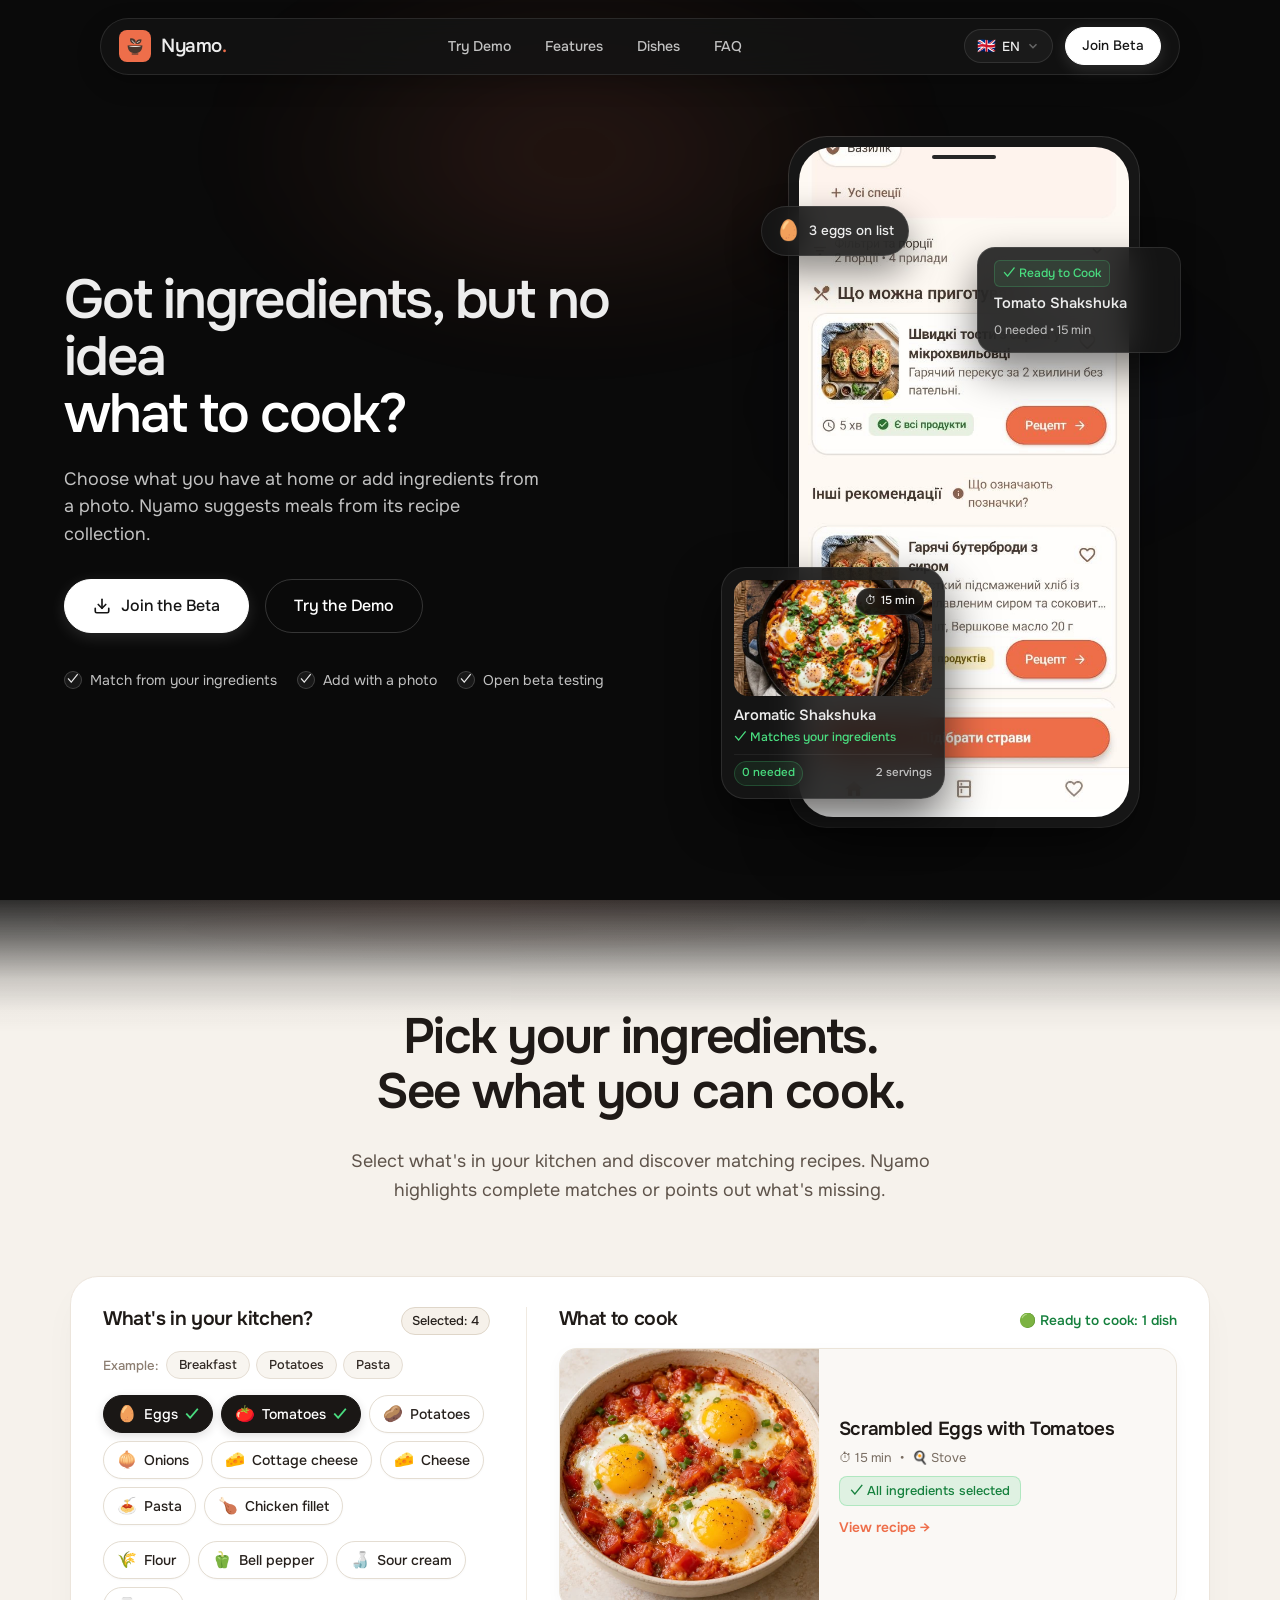
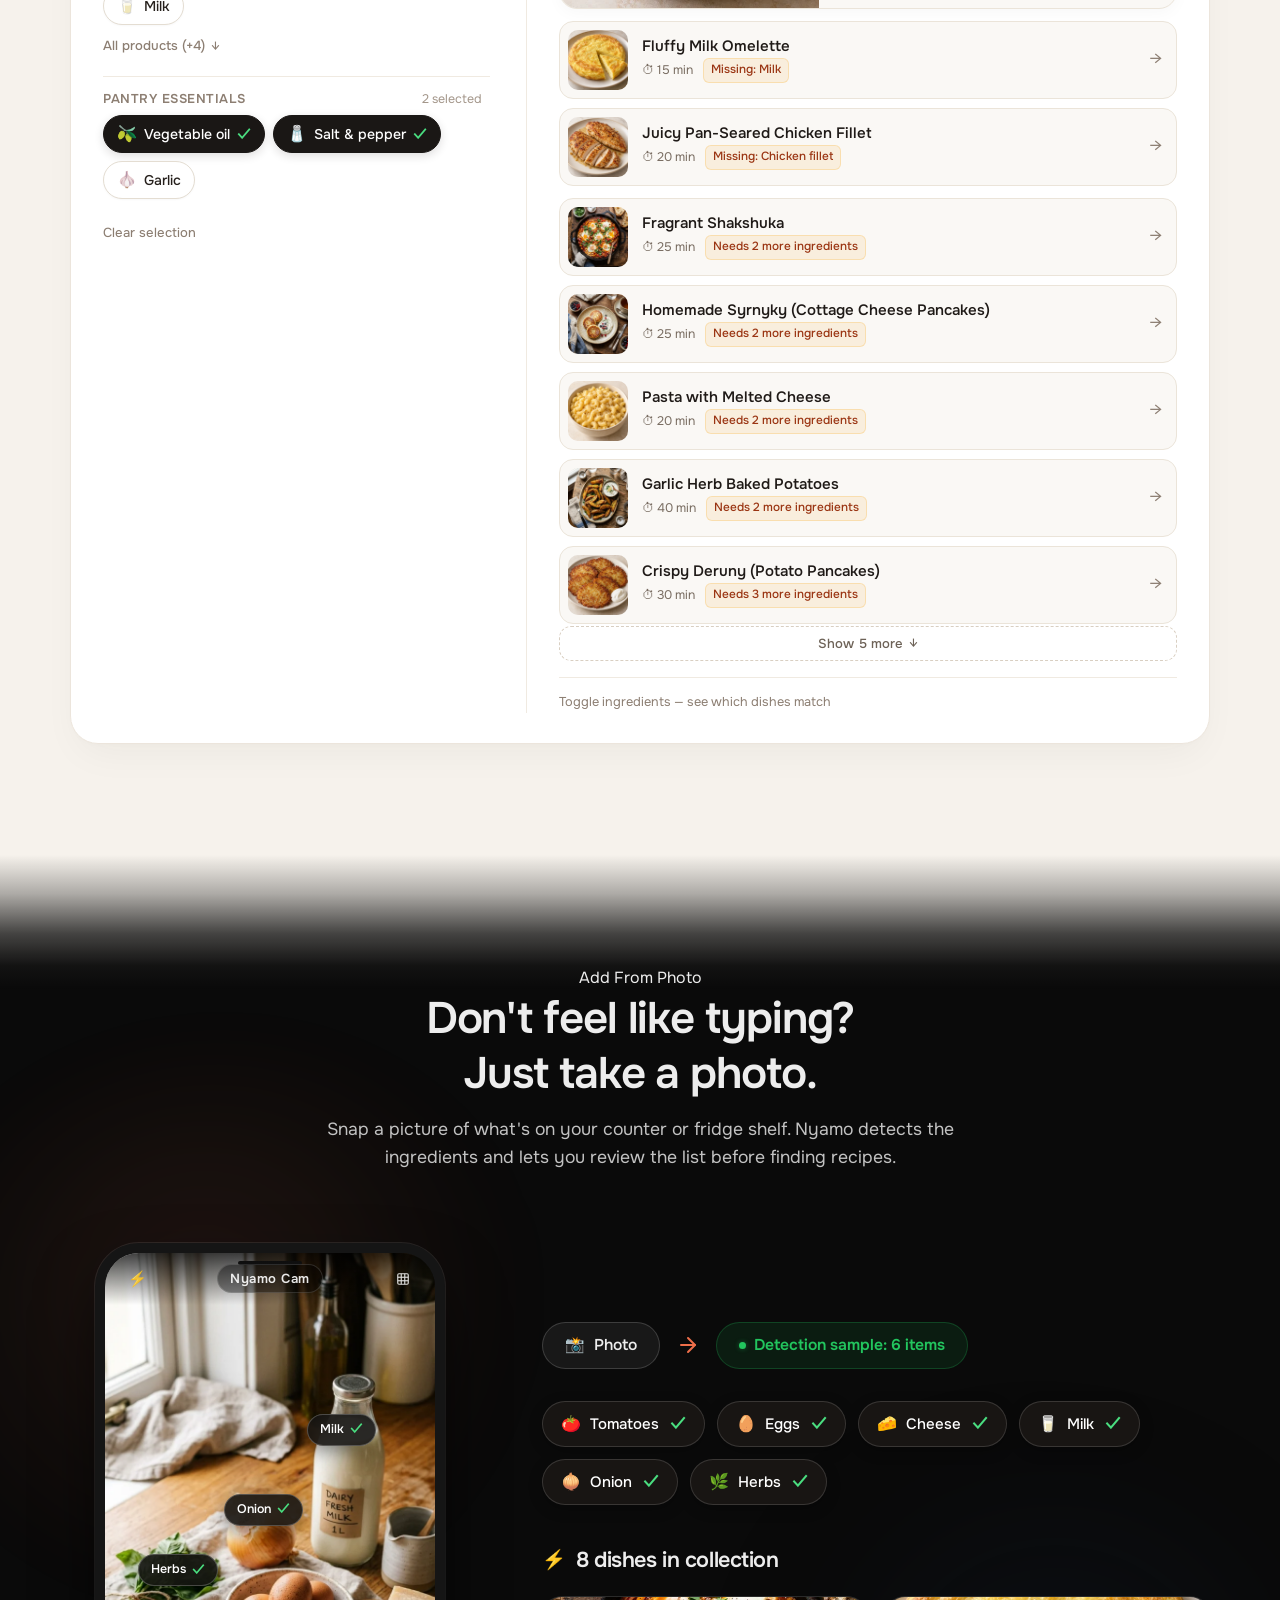
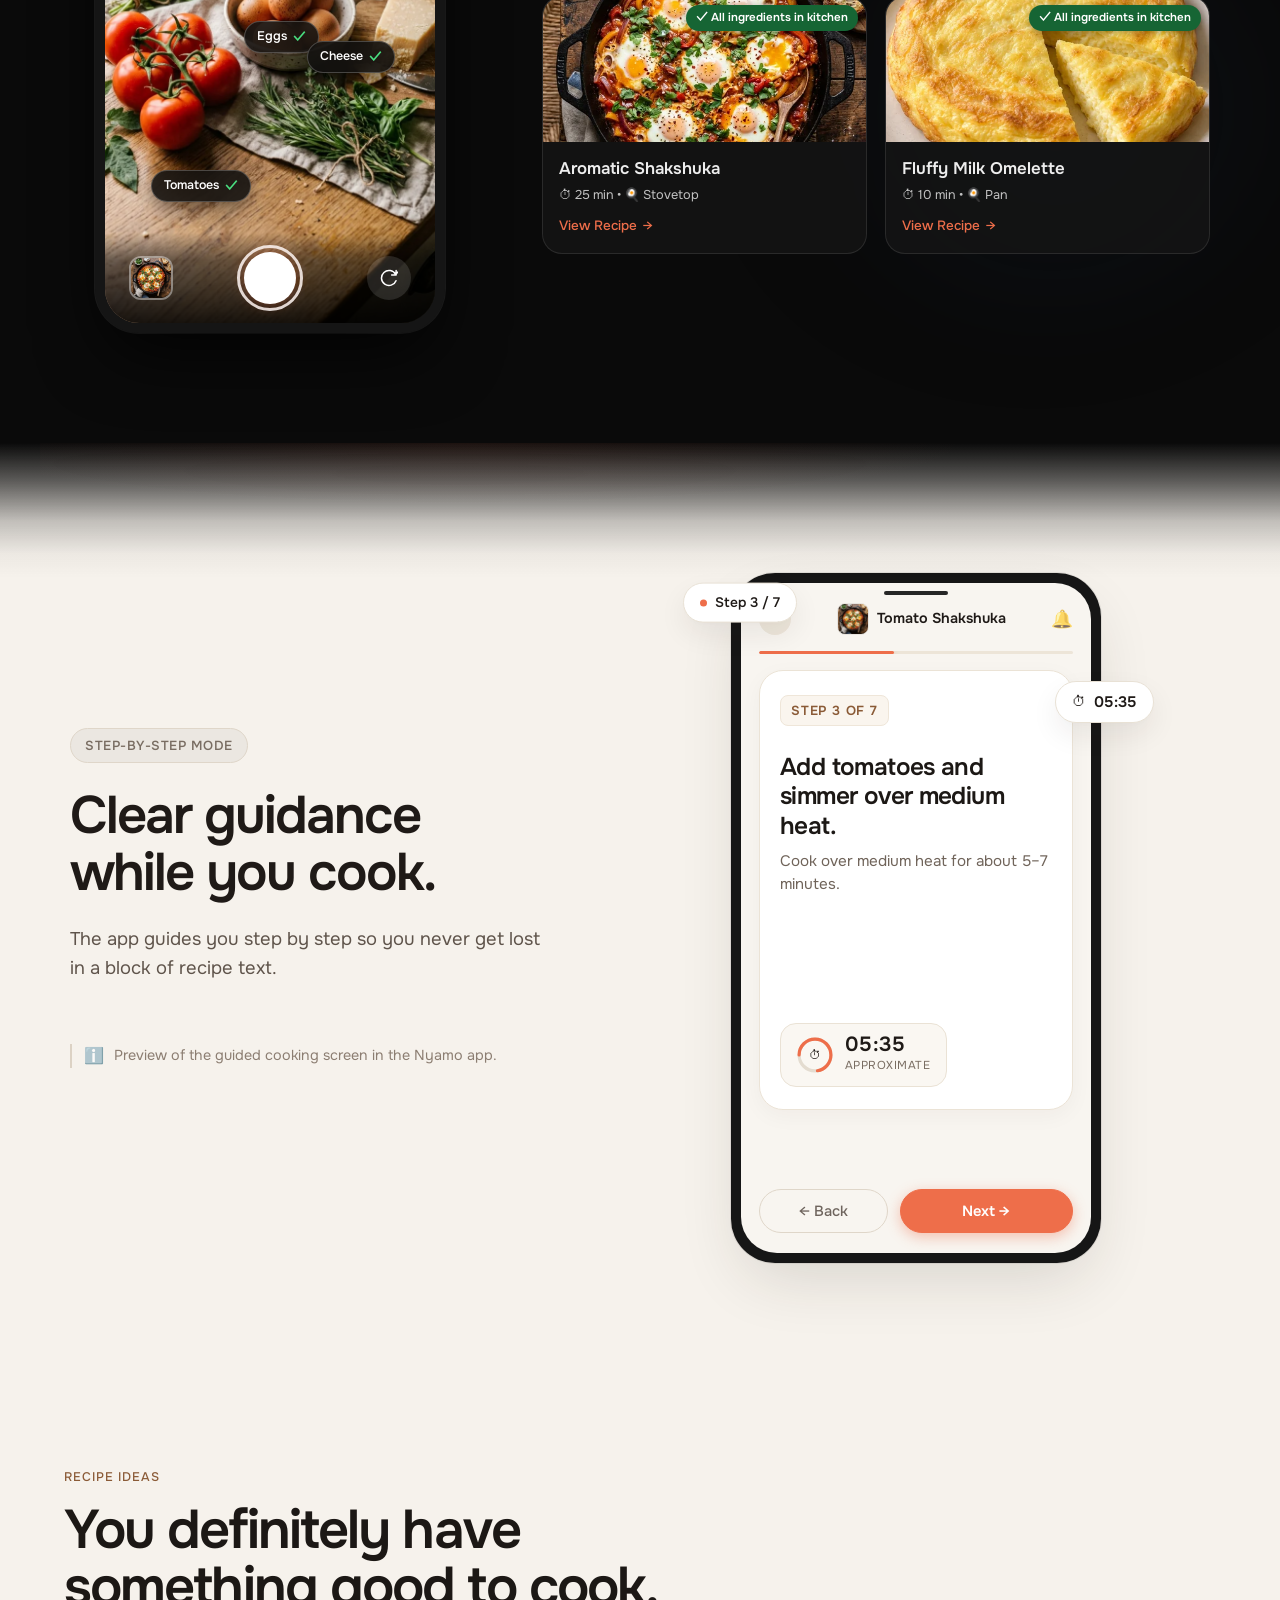
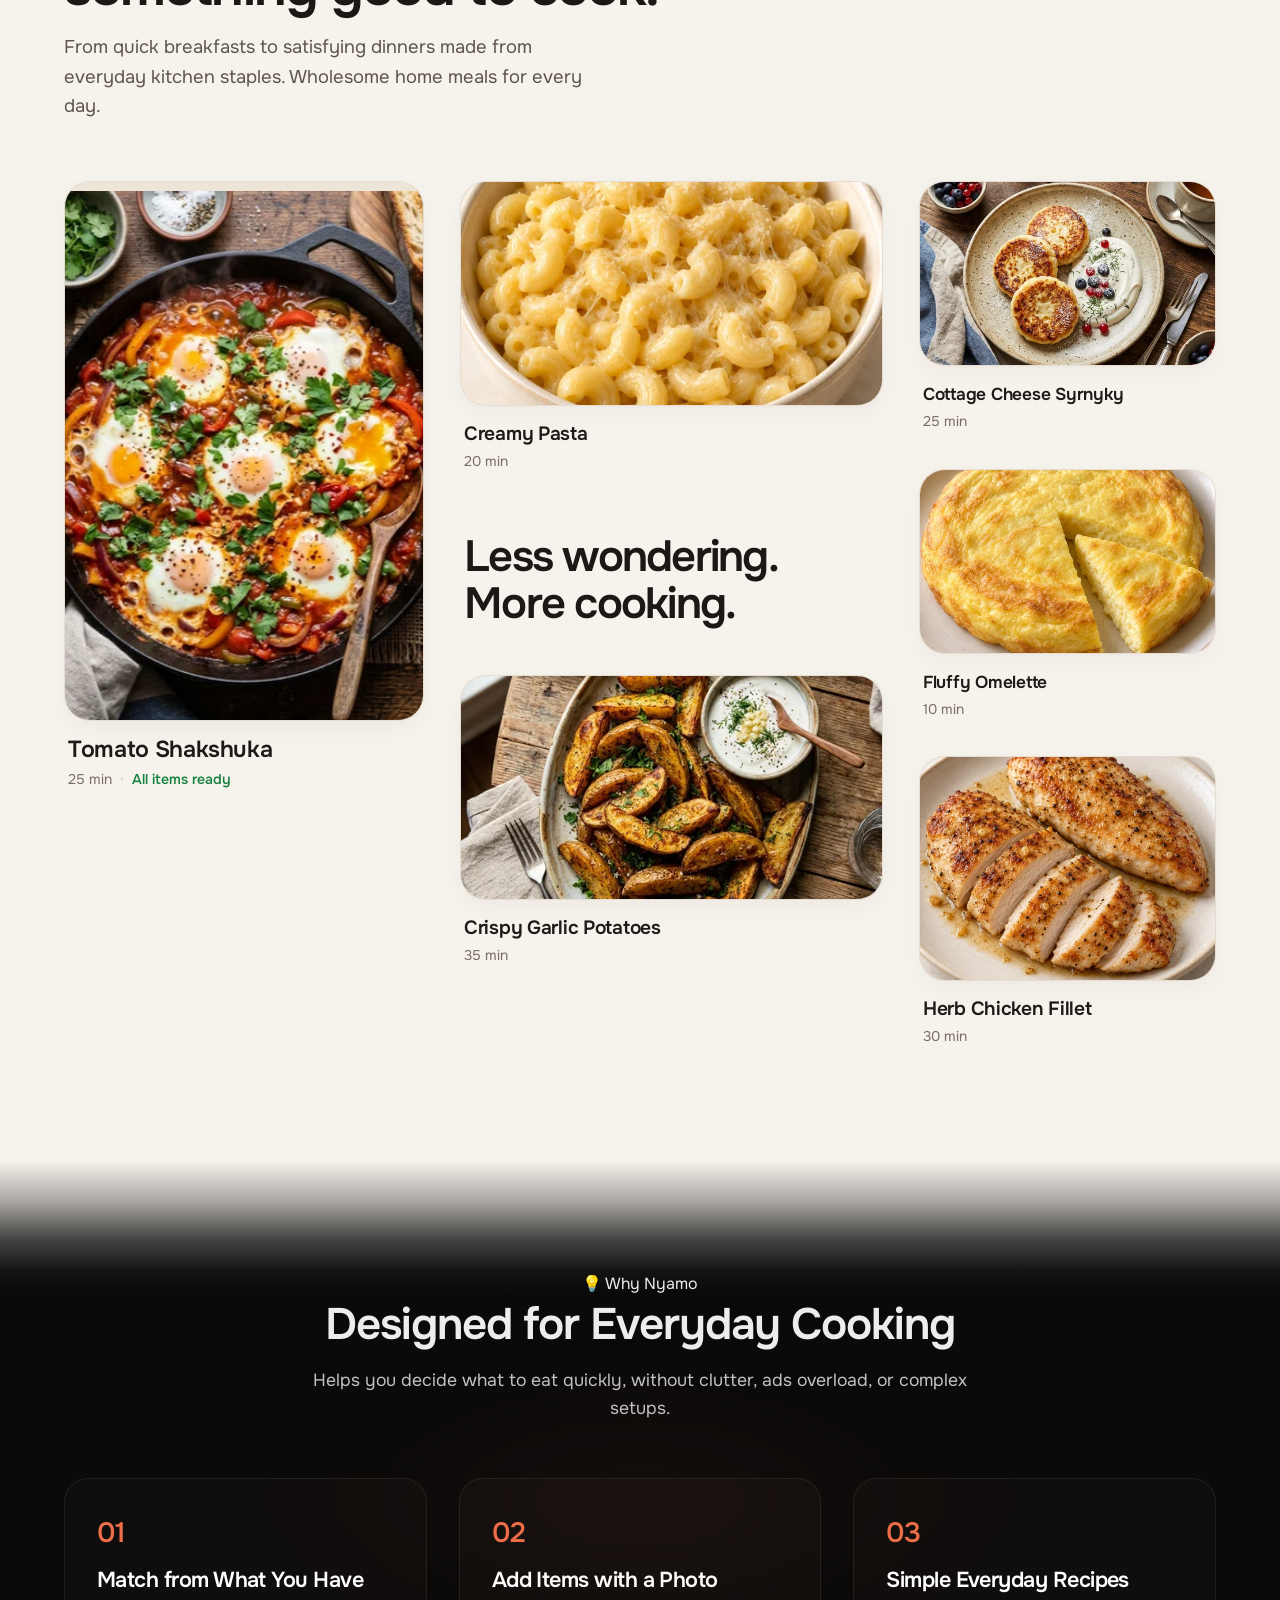
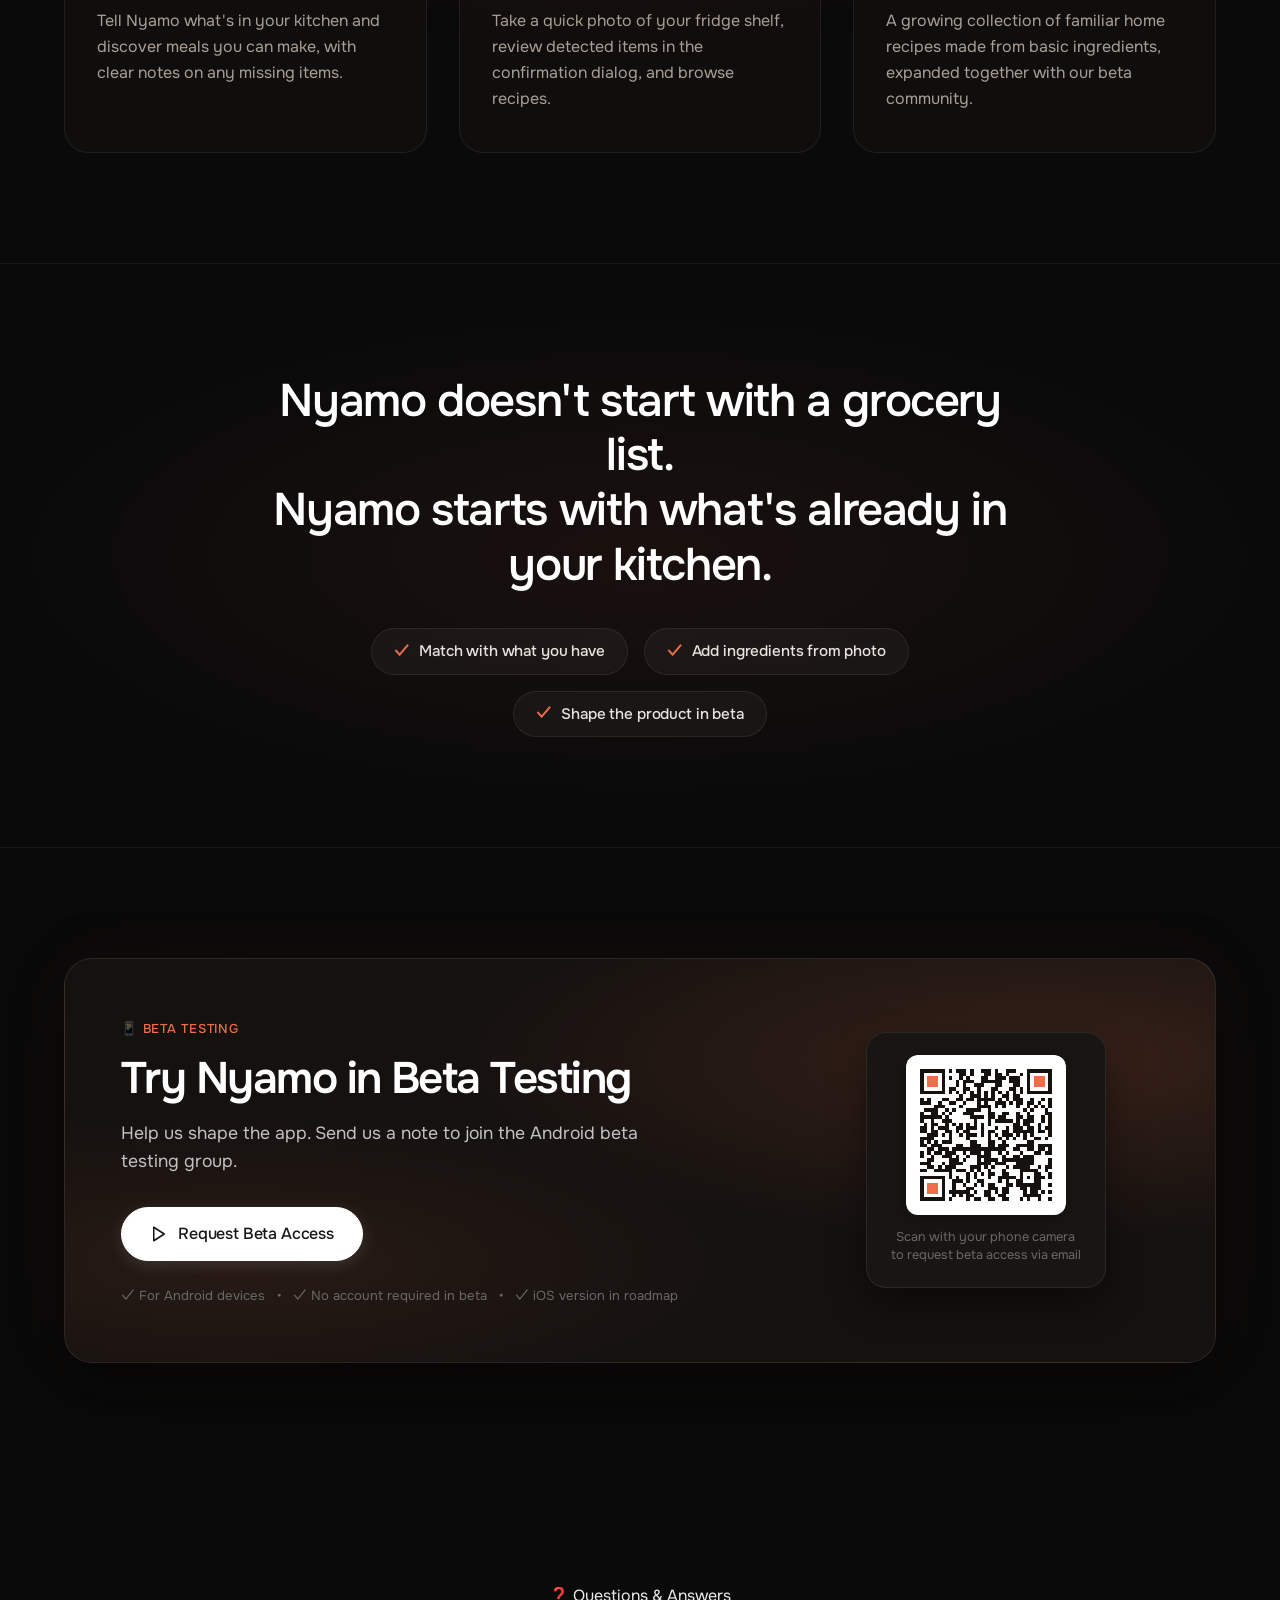
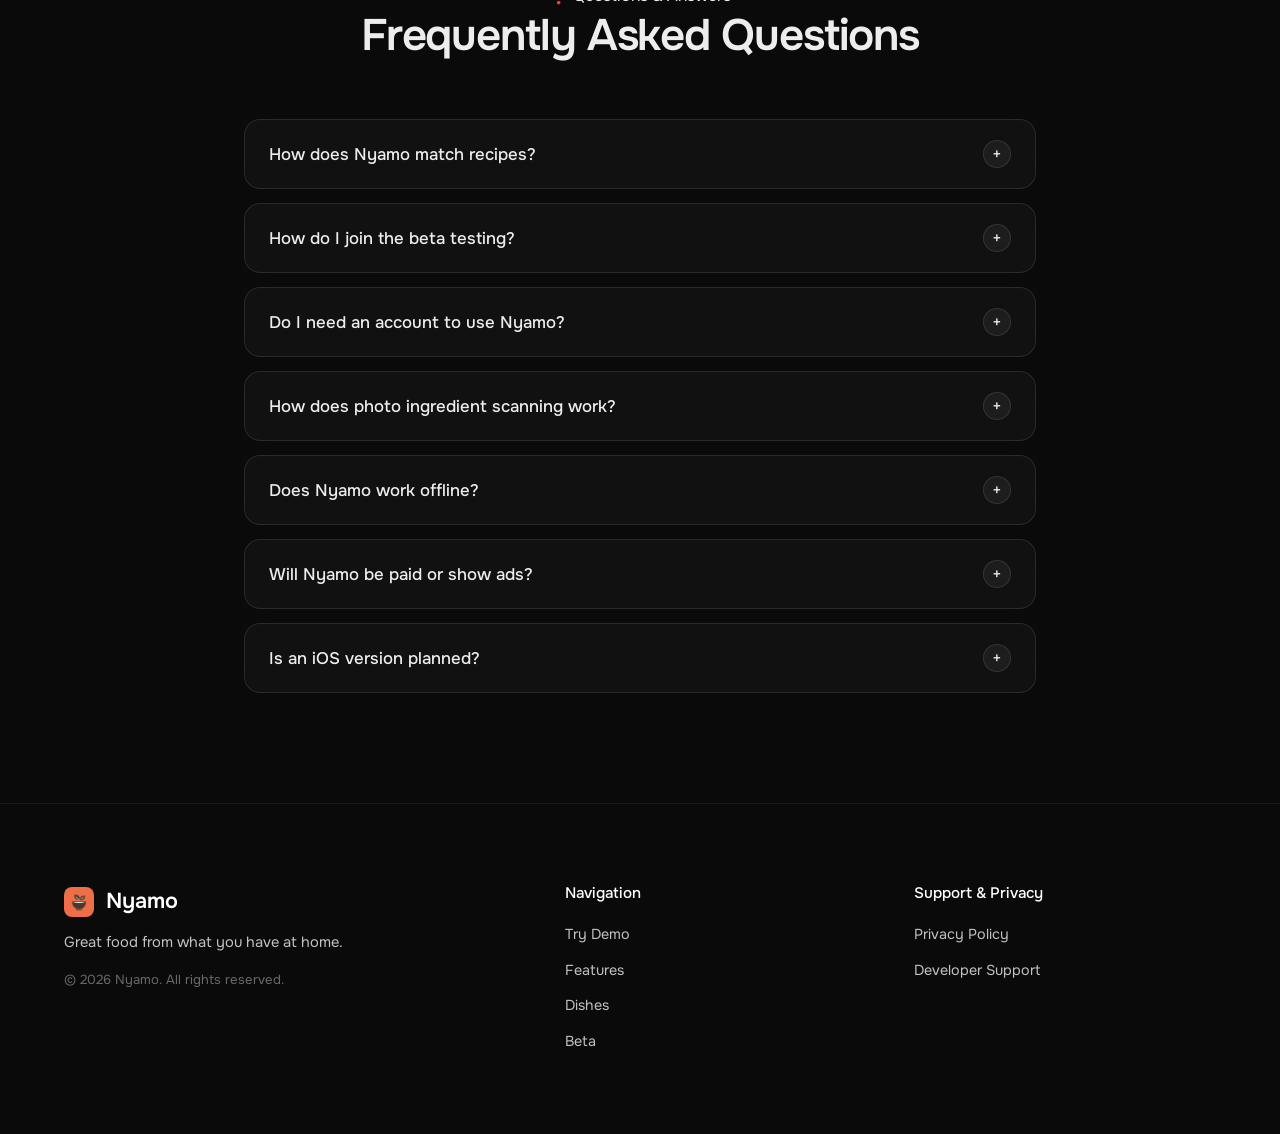
==== commit ca855c4f: "feat(landing): add smooth scene transitions and delicate ambient glow parallax" ====
--- a/index.html
+++ b/index.html
@@ -116,6 +116,12 @@
   <main>
     <!-- Hero Section -->
     <section class="hero-section" id="hero">
+      <!-- Atmospheric Background Glow Layer (Parallax target) -->
+      <div class="scene-glow-layer hero-glow-layer" aria-hidden="true">
+        <div class="glow-orb glow-orb--warm"></div>
+        <div class="glow-orb glow-orb--cool"></div>
+      </div>
+
       <div class="container hero-grid">
         <div class="hero-content">
           <h1 class="hero-title" data-i18n="hero.title">
@@ -208,11 +214,11 @@
       </div>
     </section>
 
-    <!-- Smooth Transition Bleed into Warm Cream Canvas -->
-    <div class="hero-transition-bleed" aria-hidden="true"></div>
-
     <!-- Interactive Ingredient Playground Section (Warm Cream Canvas) -->
     <section class="section playground-section" id="interactive-demo">
+      <!-- Atmospheric Transition Apron (Dark Hero -> Warm Cream Canvas) -->
+      <div class="scene-transition-apron apron--to-light" aria-hidden="true"></div>
+
       <div class="container">
         <div class="section-header text-center">
           <h2 class="section-title reveal-item" data-i18n="playground.title">
@@ -322,11 +328,17 @@
       </div>
     </section>
 
-    <!-- Smooth Transition Bleed back to Dark Canvas -->
-    <div class="playground-transition-bottom" aria-hidden="true"></div>
-
     <!-- Camera Scanning Section (Dark Cinematic Canvas) -->
     <section class="section camera-section" id="camera-scan">
+      <!-- Atmospheric Transition Apron (Warm Cream -> Dark Cinematic Canvas) -->
+      <div class="scene-transition-apron apron--to-dark" aria-hidden="true"></div>
+
+      <!-- Atmospheric Background Glow Layer (Parallax target) -->
+      <div class="scene-glow-layer camera-glow-layer" aria-hidden="true">
+        <div class="glow-orb glow-orb--warm"></div>
+        <div class="glow-orb glow-orb--cool"></div>
+      </div>
+
       <div class="container">
         <!-- Section Header -->
         <div class="section-header text-center">
@@ -525,11 +537,11 @@
       </div>
     </section>
 
-    <!-- Atmospheric Transition: Dark Camera Canvas -> Warm Cream Guided Cooking Canvas -->
-    <div class="camera-transition-bottom" aria-hidden="true"></div>
-
     <!-- Guided Cooking Section (Warm Cream Canvas) -->
     <section class="section cooking-section" id="cooking-mode">
+      <!-- Atmospheric Transition Apron (Dark Camera -> Warm Cream Canvas) -->
+      <div class="scene-transition-apron apron--to-light" aria-hidden="true"></div>
+
       <div class="container">
         <div class="cooking-editorial-grid">
           <!-- LEFT: Editorial Storytelling Content (45%) -->
@@ -815,11 +827,16 @@
       </div>
     </section>
 
-    <!-- Atmospheric Transition: Warm Cream Recipe Discovery Canvas -> Dark Features Canvas -->
-    <div class="discovery-transition-bottom" aria-hidden="true"></div>
-
-    <!-- Features Benefits Section -->
+    <!-- Features Benefits Section (Dark Canvas) -->
     <section class="section features-section" id="features">
+      <!-- Atmospheric Transition Apron (Warm Cream -> Dark Features Canvas) -->
+      <div class="scene-transition-apron apron--to-dark" aria-hidden="true"></div>
+
+      <!-- Atmospheric Background Glow Layer (Parallax target) -->
+      <div class="scene-glow-layer features-glow-layer" aria-hidden="true">
+        <div class="glow-orb glow-orb--warm"></div>
+      </div>
+
       <div class="container">
         <div class="section-header text-center">
           <span class="section-badge" data-i18n="features.badge">💡 Чому Nyamo</span>
--- a/styles.css
+++ b/styles.css
@@ -706,15 +706,25 @@
    ========================================================================== */
 #hero.hero-section,
 .hero-section {
-  padding-top: 116px;
-  padding-bottom: 56px;
+  min-height: 100vh;
+  min-height: 100dvh;
+  display: flex;
+  flex-direction: column;
+  justify-content: center;
+  padding-top: clamp(68px, 8.5vh, 88px);
+  padding-bottom: clamp(10px, 1.5vh, 20px);
+  box-sizing: border-box;
   overflow: hidden;
   position: relative;
-  background:
-    radial-gradient(ellipse 65% 55% at 20% 0%, rgba(238, 110, 74, 0.18) 0%, rgba(30, 26, 23, 0) 65%),
-    radial-gradient(ellipse 60% 45% at 85% 35%, rgba(37, 99, 235, 0.14) 0%, rgba(10, 10, 10, 0) 65%),
-    linear-gradient(135deg, rgba(238, 110, 74, 0.08) 0%, rgba(10, 10, 10, 0) 45%, rgba(37, 99, 235, 0.08) 100%),
-    var(--color-void-canvas);
+  background-color: var(--color-void-canvas);
+}
+
+@media (min-width: 1025px) {
+  #hero.hero-section,
+  .hero-section {
+    height: 100vh;
+    height: 100dvh;
+  }
 }
 
 .hero-grid {
@@ -722,6 +732,8 @@
   grid-template-columns: 1.1fr 0.9fr;
   gap: 32px;
   align-items: center;
+  position: relative;
+  z-index: 2;
 }
 
 /* Hero Title: Editorial & Premium Onest Headline */
@@ -807,14 +819,16 @@
 
 .phone-mockup-wrapper {
   position: relative;
-  width: 350px;
+  width: min(350px, calc((100vh - 180px) * 0.507));
+  max-width: 350px;
 }
 
 .phone-frame {
-  width: 350px;
-  height: 690px;
+  width: 100%;
+  height: min(690px, calc(100vh - 180px));
+  max-height: 690px;
   background-color: #161616;
-  border-radius: 44px;
+  border-radius: clamp(32px, 4.2vh, 44px);
   padding: 10px;
   box-shadow: 0 25px 60px -15px rgba(0, 0, 0, 0.8), 0 0 0 1px var(--color-hairline-strong);
   position: relative;
@@ -1046,35 +1060,124 @@
 }
 
 /* ==========================================================================
-   ATMOSPHERIC TRANSITION BLEED: Hero -> Warm Cream (#F6F2EC)
-   Controlled 100px bridge with subtle warm orange glow
+   SCENE ATMOSPHERIC GLOW LAYERS & PARALLAX
+   Dedicated GPU-composited decorative layers with zero layout footprint
    ========================================================================== */
-.hero-transition-bleed {
-  height: 100px;
-  width: 100%;
-  position: relative;
+.scene-glow-layer {
+  position: absolute;
+  inset: 0;
+  pointer-events: none;
+  overflow: hidden;
+  z-index: 1;
+  will-change: transform;
+}
+
+.glow-orb {
+  position: absolute;
+  border-radius: 50%;
+  pointer-events: none;
+  opacity: 0.88;
+  filter: blur(50px);
+}
+
+/* Hero Glow */
+.hero-glow-layer .glow-orb--warm {
+  top: -10%;
+  left: 15%;
+  width: min(850px, 70vw);
+  height: min(650px, 60vh);
+  background: radial-gradient(ellipse 65% 55% at 45% 45%, rgba(238, 110, 74, 0.16) 0%, rgba(238, 110, 74, 0.03) 50%, transparent 70%);
+}
+
+.hero-glow-layer .glow-orb--cool {
+  top: 20%;
+  right: -5%;
+  width: min(750px, 60vw);
+  height: min(580px, 50vh);
+  background: radial-gradient(ellipse 60% 50% at 55% 50%, rgba(37, 99, 235, 0.08) 0%, rgba(37, 99, 235, 0.015) 45%, transparent 70%);
+  filter: blur(60px);
+}
+
+/* Camera Scan Glow */
+.camera-glow-layer .glow-orb--warm {
+  top: 15%;
+  left: -8%;
+  width: min(680px, 60vw);
+  height: min(680px, 60vh);
+  background: radial-gradient(circle at 45% 45%, rgba(238, 110, 74, 0.12) 0%, rgba(238, 110, 74, 0.02) 55%, transparent 75%);
+}
+
+.camera-glow-layer .glow-orb--cool {
+  bottom: 10%;
+  right: -5%;
+  width: min(640px, 55vw);
+  height: min(640px, 55vh);
+  background: radial-gradient(circle at 55% 55%, rgba(22, 36, 56, 0.28) 0%, rgba(16, 24, 38, 0.05) 55%, transparent 75%);
+  filter: blur(55px);
+}
+
+/* Features Glow */
+.features-glow-layer .glow-orb--warm {
+  top: 15%;
+  left: 50%;
+  transform: translateX(-50%);
+  width: min(900px, 80vw);
+  height: min(500px, 50vh);
+  background: radial-gradient(ellipse 70% 50% at 50% 50%, rgba(238, 110, 74, 0.08) 0%, rgba(238, 110, 74, 0.01) 50%, transparent 75%);
+}
+
+/* ==========================================================================
+   ATMOSPHERIC TRANSITION APRONS
+   Soft dissolves in natural inter-section negative space (no brown bands)
+   ========================================================================== */
+.scene-transition-apron {
+  position: absolute;
+  top: 0;
+  left: 0;
+  right: 0;
+  pointer-events: none;
+  z-index: 1;
+  overflow: hidden;
+}
+
+/* Dark -> Light transition (Hero -> Demo, Camera -> Cooking) */
+.apron--to-light {
+  height: clamp(110px, 15vh, 170px);
   background: linear-gradient(180deg, 
     #0a0a0a 0%, 
-    #171210 24%, 
-    #2a1b14 52%, 
-    #5f3b26 74%, 
-    #b49a85 88%, 
-    #F6F2EC 100%
+    rgba(10, 10, 10, 0.65) 28%, 
+    rgba(10, 10, 10, 0.22) 58%, 
+    rgba(10, 10, 10, 0.04) 82%, 
+    transparent 100%
   );
-  margin-top: -1px;
-  overflow: hidden;
-}
-
-.hero-transition-bleed::before {
+  opacity: var(--apron-opacity, 1);
+  will-change: opacity;
+}
+
+.apron--to-light::after {
   content: '';
   position: absolute;
   top: 0;
   left: 50%;
   transform: translateX(-50%);
-  width: min(100%, 1100px);
+  width: min(100%, 1200px);
   height: 100%;
-  background: radial-gradient(ellipse 65% 70% at 50% 30%, rgba(238, 110, 74, 0.15) 0%, rgba(238, 110, 74, 0.03) 55%, transparent 80%);
+  background: radial-gradient(ellipse 65% 70% at 35% 0%, rgba(238, 110, 74, 0.08) 0%, transparent 65%);
   pointer-events: none;
+}
+
+/* Light -> Dark transition (Demo -> Camera, Discovery -> Features) */
+.apron--to-dark {
+  height: clamp(110px, 15vh, 170px);
+  background: linear-gradient(180deg, 
+    #F6F2EC 0%, 
+    rgba(246, 242, 236, 0.70) 28%, 
+    rgba(246, 242, 236, 0.25) 58%, 
+    rgba(246, 242, 236, 0.04) 82%, 
+    transparent 100%
+  );
+  opacity: var(--apron-opacity, 1);
+  will-change: opacity;
 }
 
 /* ==========================================================================
@@ -1700,21 +1803,7 @@
   font-weight: 600;
 }
 
-/* Atmospheric Transition: Warm Cream (#F6F2EC) -> Dark Bento Features */
-.playground-transition-bottom {
-  height: 96px;
-  width: 100%;
-  position: relative;
-  background: linear-gradient(180deg, 
-    #F6F2EC 0%, 
-    #b49a85 12%, 
-    #5f3b26 26%, 
-    #2a1b14 48%, 
-    #171210 76%, 
-    #0a0a0a 100%
-  );
-  margin-bottom: -1px;
-}
+
 
 /* ==========================================================================
    SCROLL REVEAL MOTION
@@ -1764,33 +1853,7 @@
   color: var(--color-bone);
 }
 
-.camera-section::before {
-  content: '';
-  position: absolute;
-  top: 18%;
-  left: -10%;
-  width: 650px;
-  height: 650px;
-  background: radial-gradient(circle, rgba(238, 110, 74, 0.12) 0%, rgba(238, 110, 74, 0.02) 55%, transparent 75%);
-  pointer-events: none;
-  border-radius: 50%;
-  filter: blur(40px);
-  z-index: 1;
-}
-
-.camera-section::after {
-  content: '';
-  position: absolute;
-  bottom: 12%;
-  right: -6%;
-  width: 620px;
-  height: 620px;
-  background: radial-gradient(circle, rgba(22, 36, 56, 0.32) 0%, rgba(16, 24, 38, 0.06) 55%, transparent 75%);
-  pointer-events: none;
-  border-radius: 50%;
-  filter: blur(50px);
-  z-index: 1;
-}
+
 
 .camera-section .container {
   position: relative;
@@ -2329,37 +2392,7 @@
   transform: translateX(3px);
 }
 
-/* ==========================================================================
-   ATMOSPHERIC TRANSITION: Dark Camera Canvas -> Warm Cream Guided Cooking Canvas
-   Controlled 96px bridge with warm amber glow
-   ========================================================================== */
-.camera-transition-bottom {
-  height: 96px;
-  width: 100%;
-  position: relative;
-  background: linear-gradient(180deg, 
-    #0a0a0a 0%, 
-    #171210 18%, 
-    #2a1b14 42%, 
-    #5f3b26 68%, 
-    #b49a85 86%, 
-    #F6F2EC 100%
-  );
-  margin-top: -1px;
-  overflow: hidden;
-}
-
-.camera-transition-bottom::before {
-  content: '';
-  position: absolute;
-  top: 0;
-  left: 50%;
-  transform: translateX(-50%);
-  width: min(100%, 1100px);
-  height: 100%;
-  background: radial-gradient(ellipse 65% 70% at 50% 30%, rgba(238, 110, 74, 0.12) 0%, rgba(238, 110, 74, 0.02) 55%, transparent 80%);
-  pointer-events: none;
-}
+
 
 /* ==========================================================================
    GUIDED COOKING SECTION (Warm Cream Canvas)
@@ -3043,24 +3076,7 @@
   display: none;
 }
 
-/* ==========================================================================
-   ATMOSPHERIC TRANSITION: Warm Cream Recipe Discovery Canvas -> Dark Features Canvas
-   Controlled 96px bridge returning to dark canvas
-   ========================================================================== */
-.discovery-transition-bottom {
-  height: 96px;
-  width: 100%;
-  position: relative;
-  background: linear-gradient(180deg, 
-    #F6F2EC 0%, 
-    #b49a85 14%, 
-    #5f3b26 32%, 
-    #2a1b14 56%, 
-    #171210 80%, 
-    #0a0a0a 100%
-  );
-  margin-bottom: -1px;
-}
+
 
 /* ==========================================================================
    FEATURES SECTION — 3 CALM EDITORIAL BENEFITS
@@ -3697,13 +3713,7 @@
     grid-template-columns: 1fr;
   }
 
-  .hero-transition-bleed {
-    height: 72px;
-  }
-
-  .playground-transition-bottom {
-    height: 72px;
-  }
+
 
   .playground-section {
     padding: 80px 0 64px;
@@ -3880,9 +3890,6 @@
     margin: 0;
   }
 
-  .discovery-transition-bottom {
-    height: 72px;
-  }
 }
 
 @media (max-width: 480px) {
@@ -4010,13 +4017,20 @@
   .discovery-card,
   .discovery-img,
   .discovery-card-title,
-  .discovery-arrow-icon {
+  .discovery-arrow-icon,
+  .scene-glow-layer,
+  .glow-orb {
     animation: none !important;
     transition-duration: 0.01ms !important;
     transform: none !important;
     opacity: 1 !important;
   }
 
+  .scene-transition-apron {
+    opacity: 1 !important;
+    will-change: auto !important;
+  }
+
   .camera-scan-line {
     display: none !important;
   }
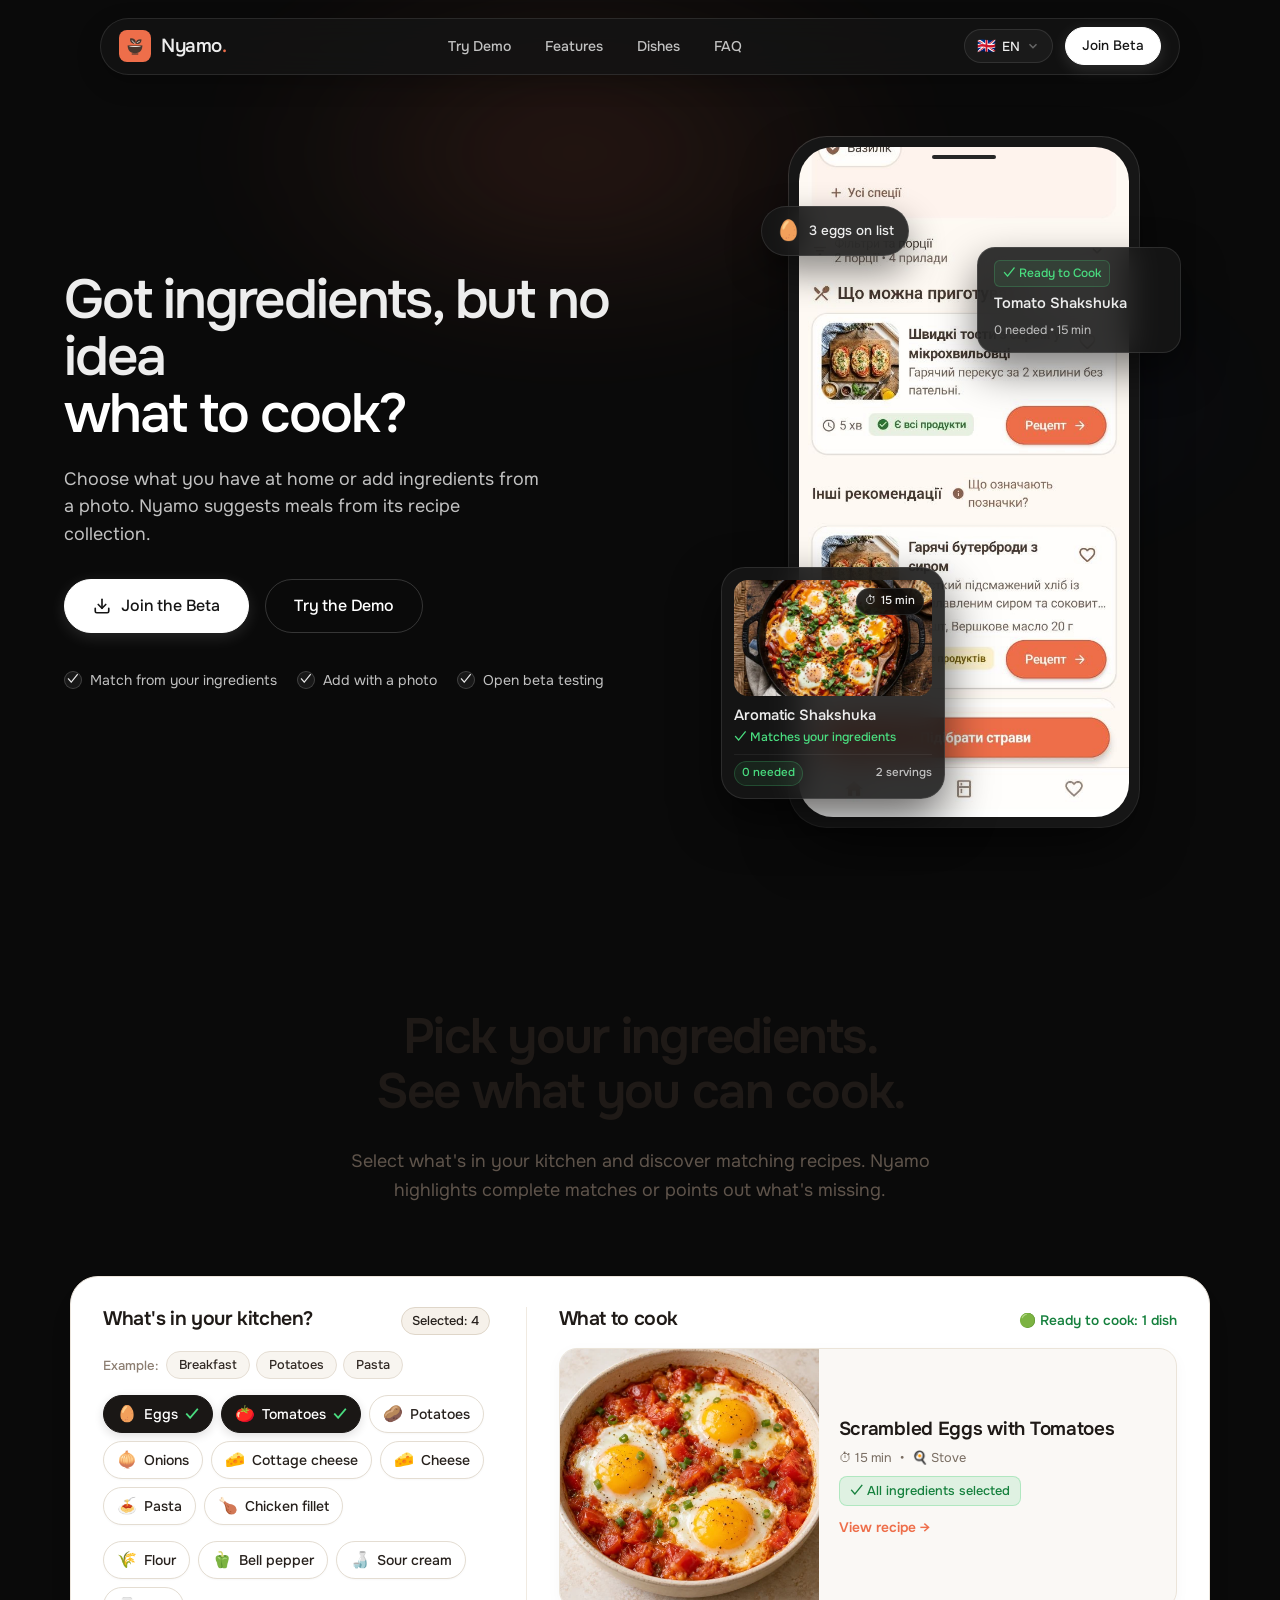
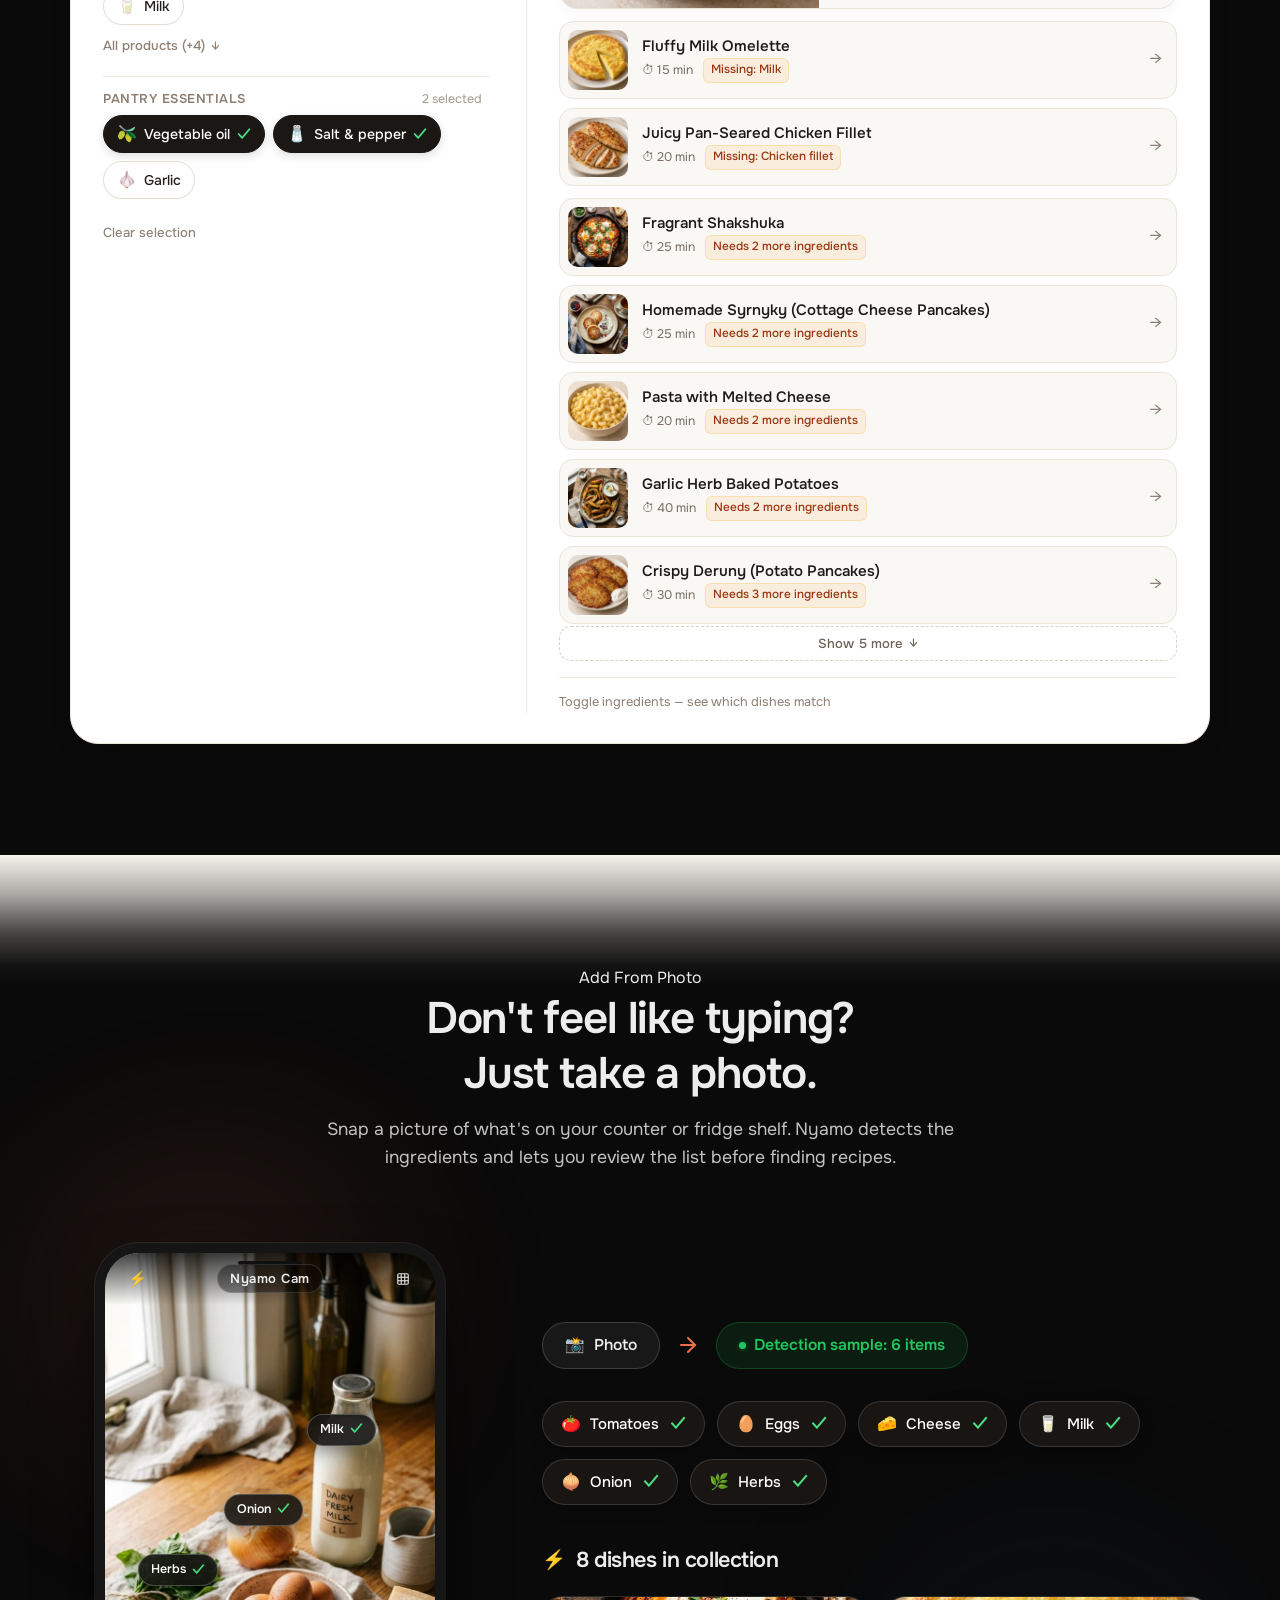
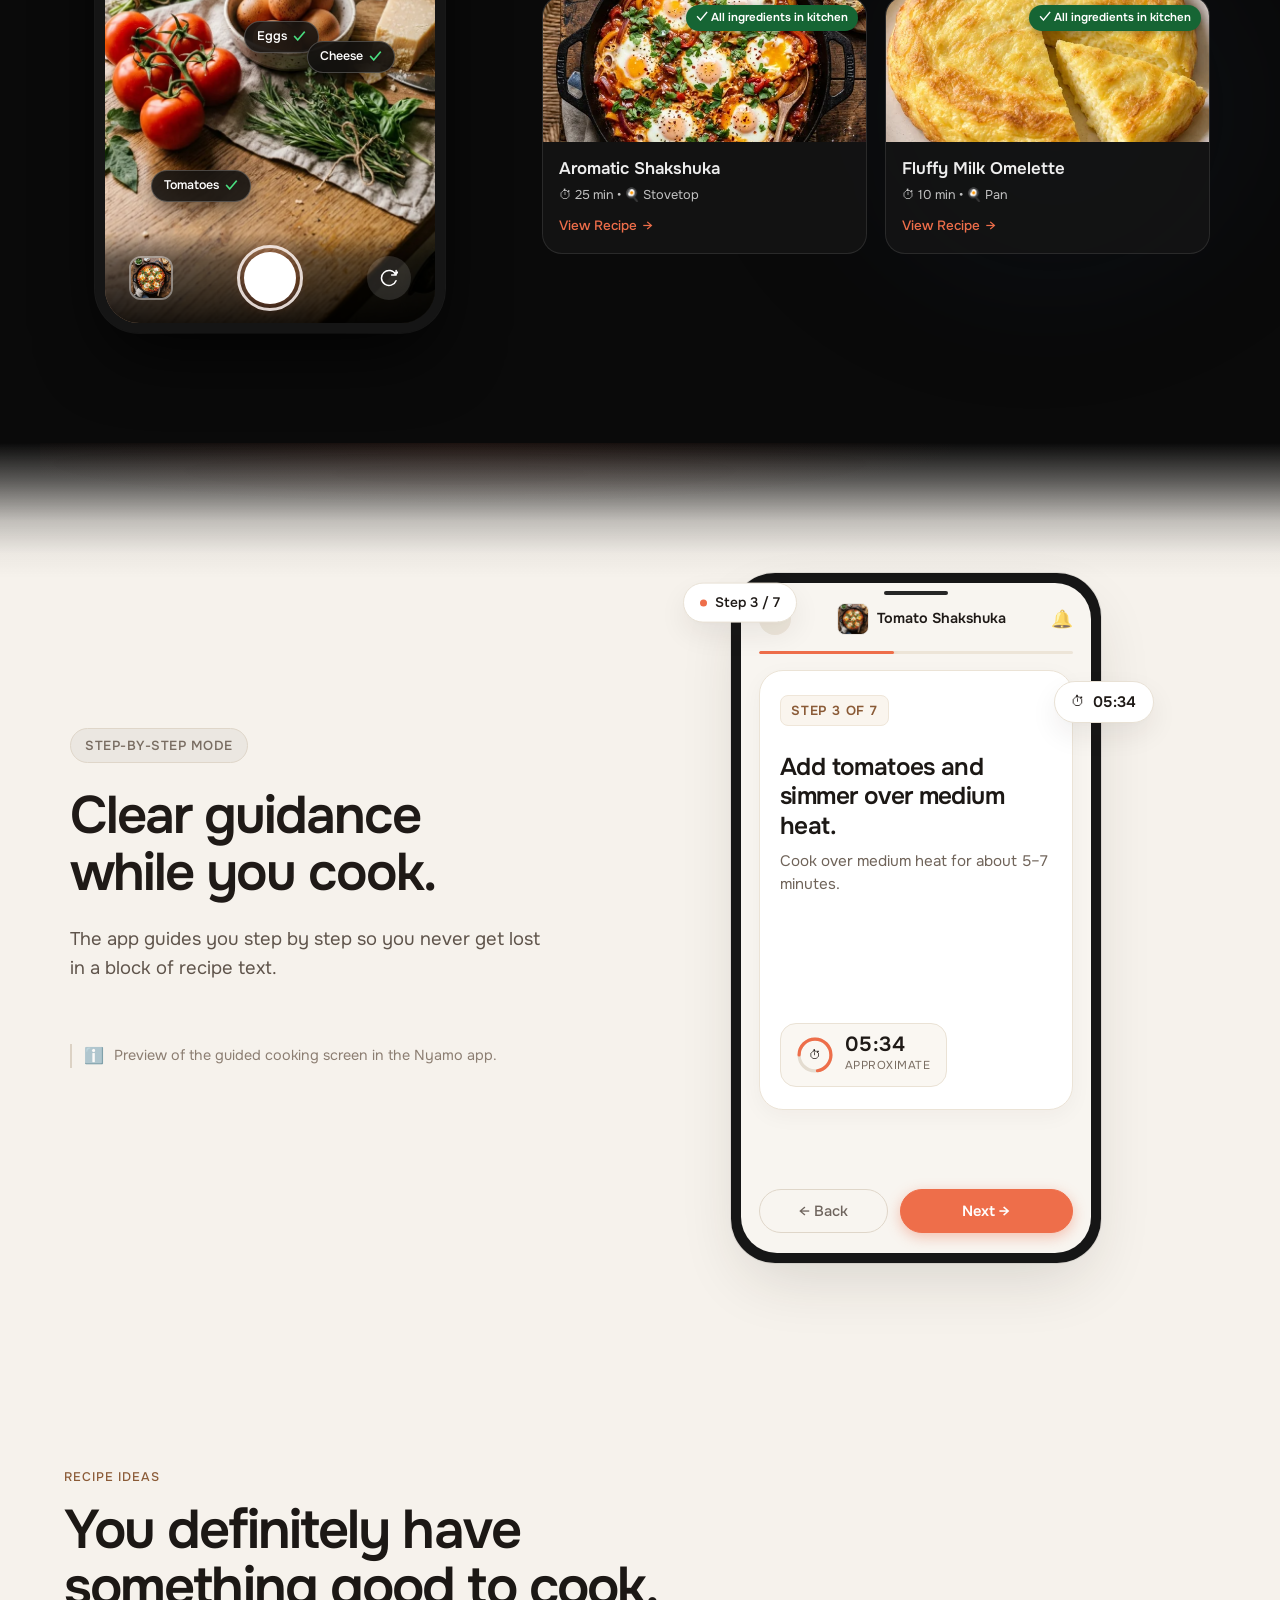
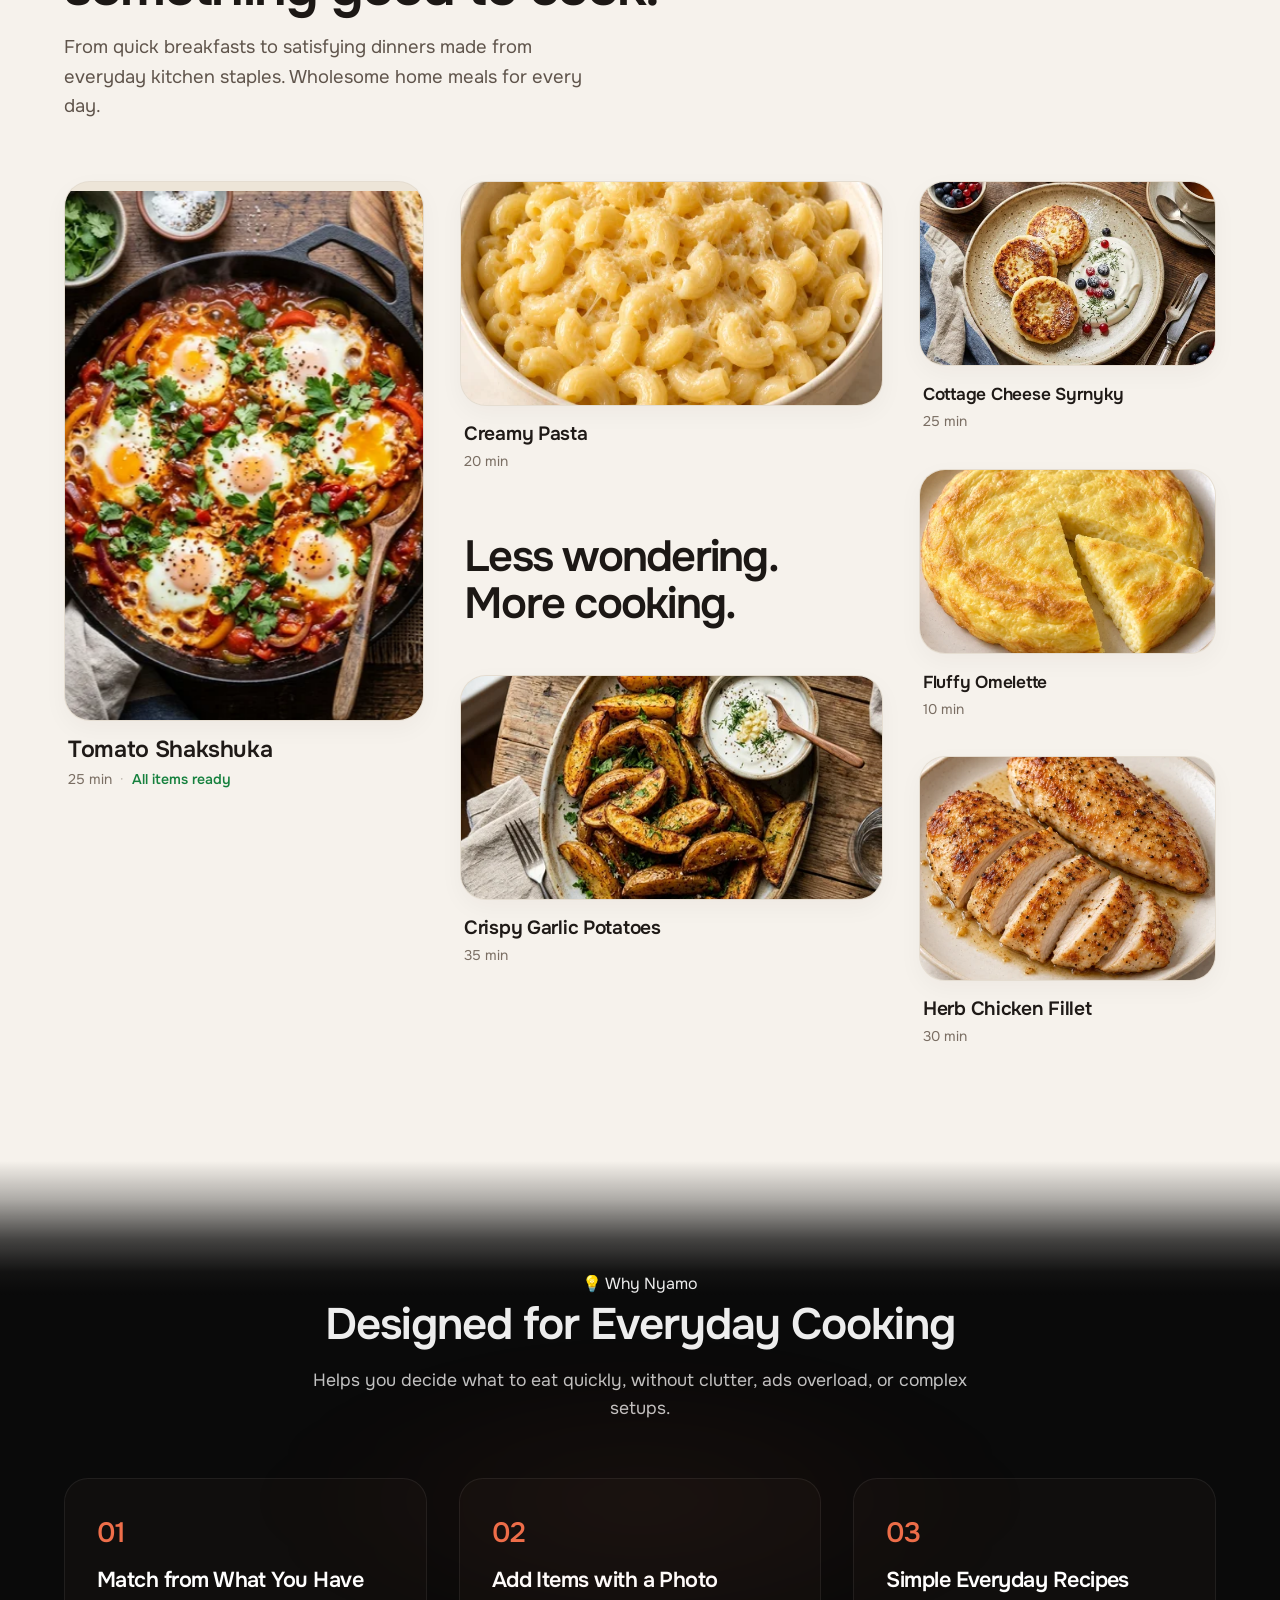
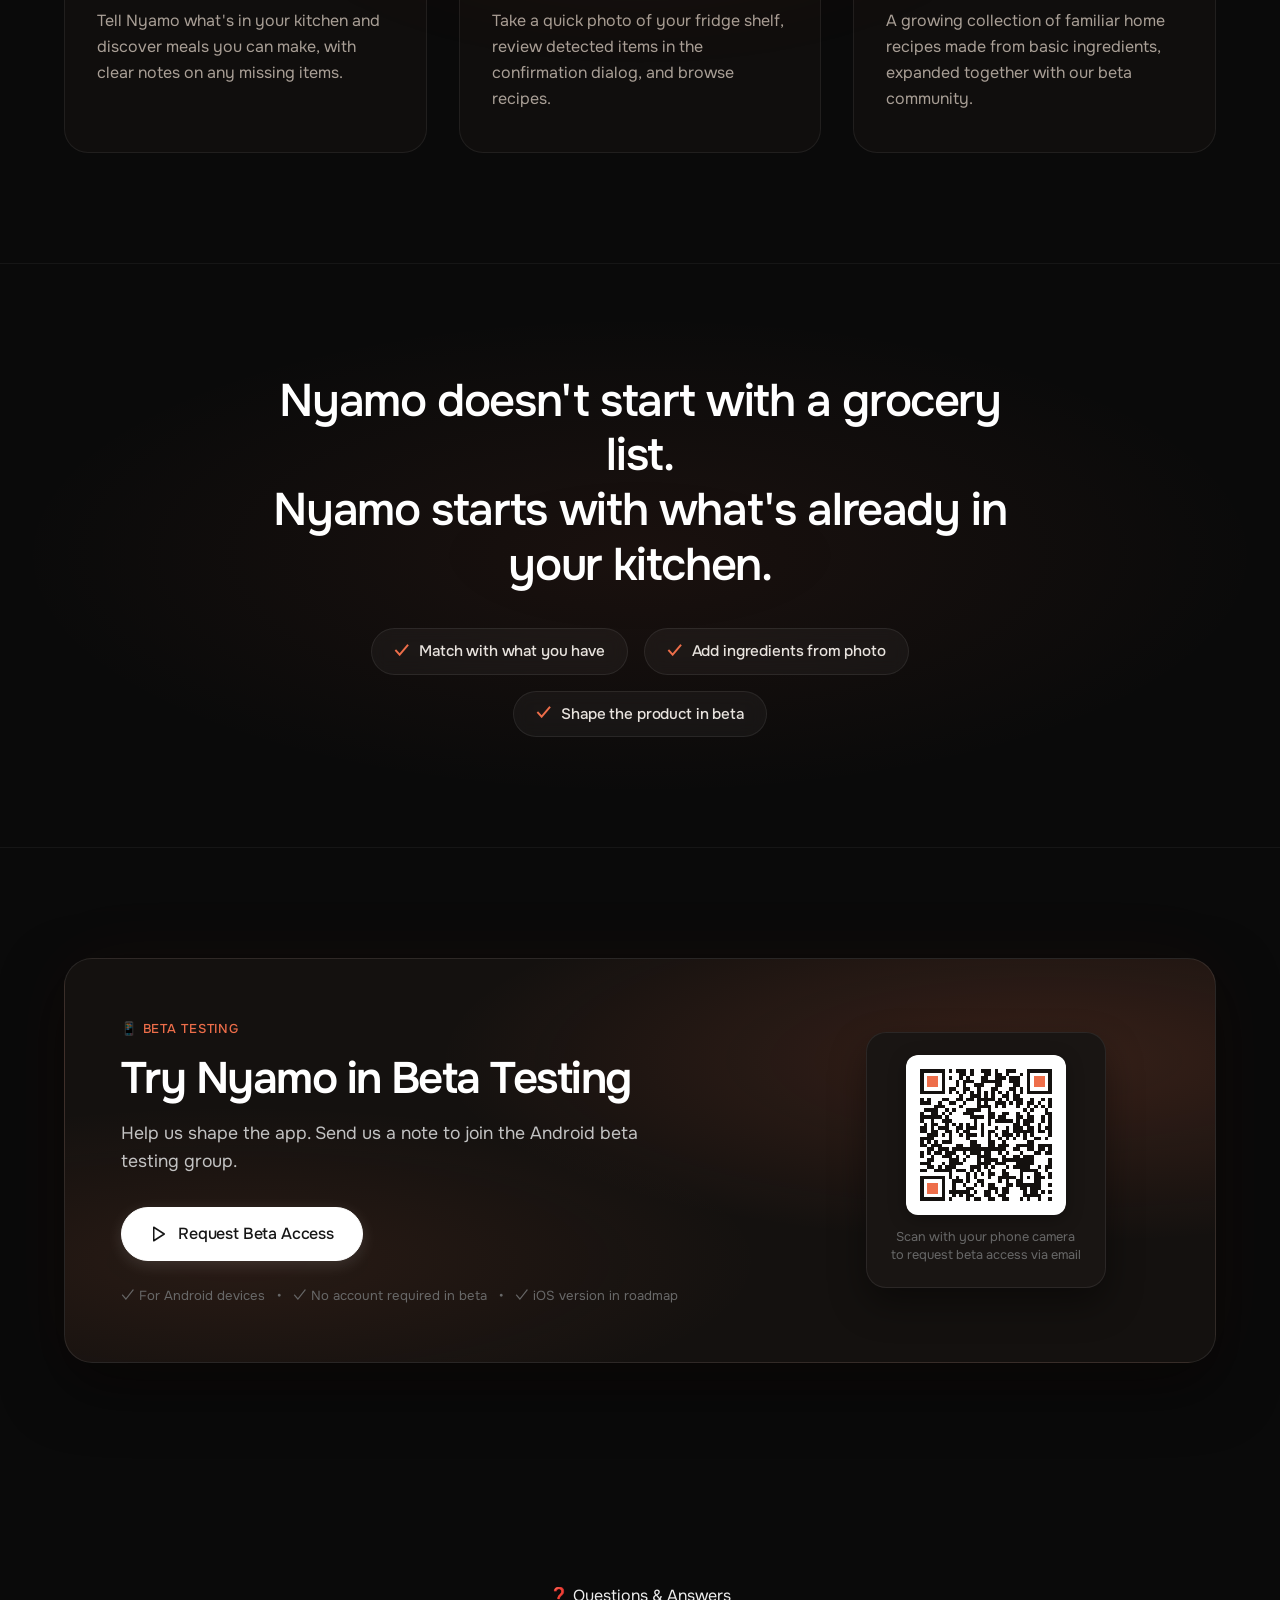
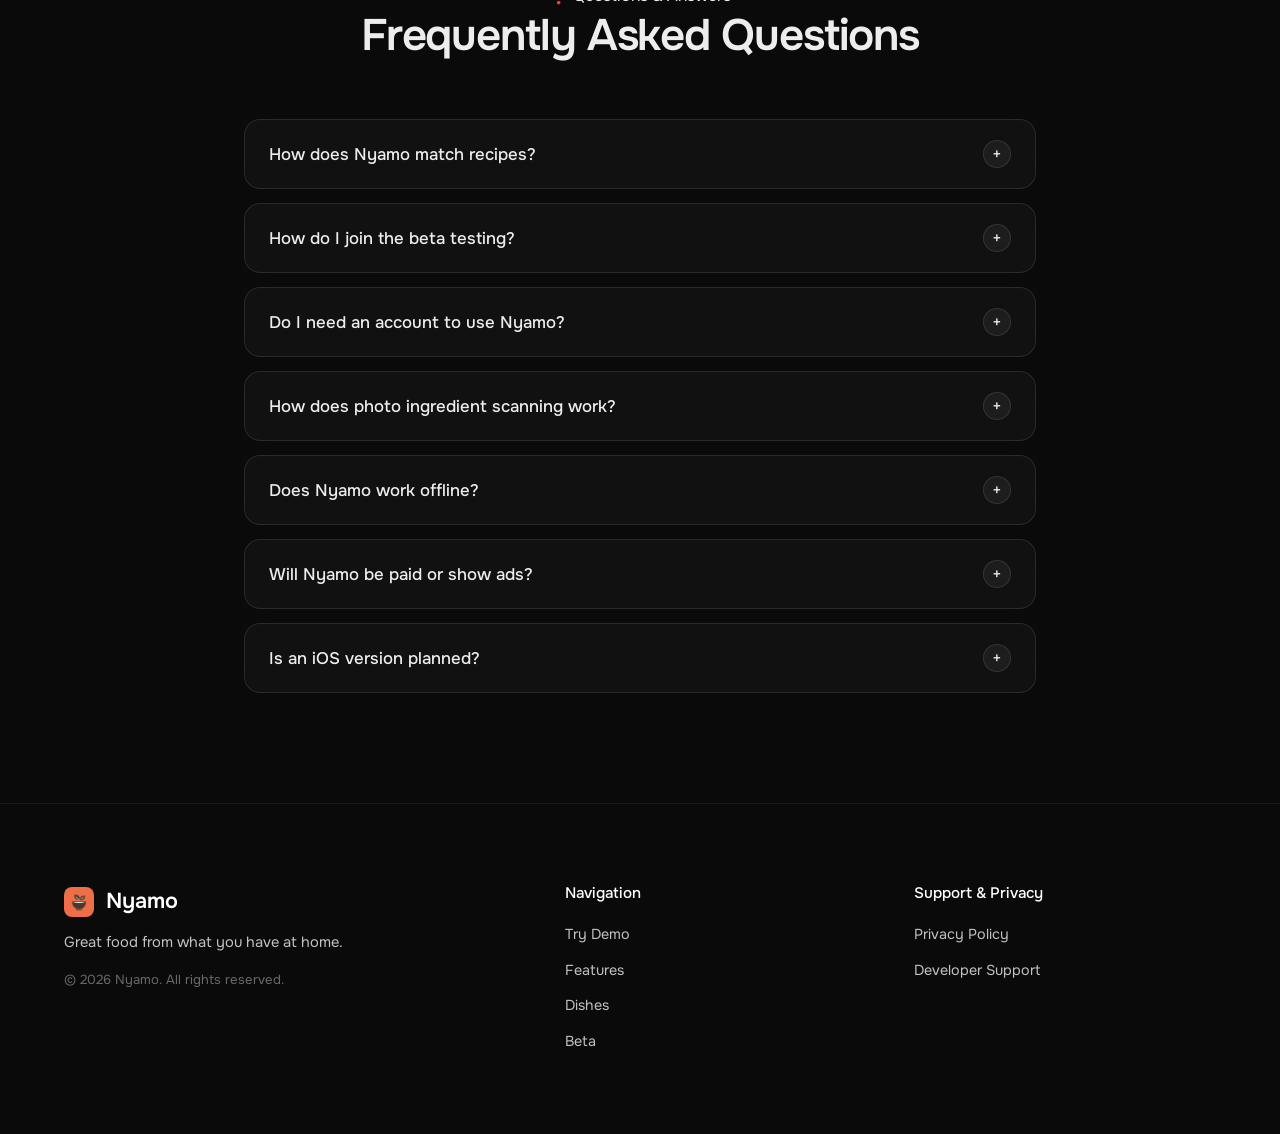
==== commit e0ef7f47: "feat(landing): implement background-only scroll reveal for hero to interactive demo" ====
--- a/index.html
+++ b/index.html
@@ -113,6 +113,15 @@
     </div>
   </header>
 
+  <!-- Dedicated Viewport-Fixed Background Stage Layer (Hero -> Demo Scroll Reveal) -->
+  <div class="fixed-stage-backdrop" id="heroDemoStage" aria-hidden="true">
+    <div class="stage-plane stage-plane--dark">
+      <div class="stage-glow-orb stage-glow-orb--warm"></div>
+      <div class="stage-glow-orb stage-glow-orb--cool"></div>
+    </div>
+    <div class="stage-plane stage-plane--cream" id="stageCreamPlane"></div>
+  </div>
+
   <main>
     <!-- Hero Section -->
     <section class="hero-section" id="hero">
@@ -216,9 +225,6 @@
 
     <!-- Interactive Ingredient Playground Section (Warm Cream Canvas) -->
     <section class="section playground-section" id="interactive-demo">
-      <!-- Atmospheric Transition Apron (Dark Hero -> Warm Cream Canvas) -->
-      <div class="scene-transition-apron apron--to-light" aria-hidden="true"></div>
-
       <div class="container">
         <div class="section-header text-center">
           <h2 class="section-title reveal-item" data-i18n="playground.title">
--- a/styles.css
+++ b/styles.css
@@ -1057,6 +1057,114 @@
 
 .floating-emoji {
   font-size: 1.25rem;
+}
+
+/* ==========================================================================
+   VIEWPORT-FIXED STAGE BACKDROP (HERO -> DEMO SCROLL REVEAL)
+   Separate background layer: dark base plane + independently rising cream plane
+   ========================================================================== */
+.fixed-stage-backdrop {
+  position: fixed;
+  inset: 0;
+  width: 100vw;
+  height: 100vh;
+  height: 100dvh;
+  pointer-events: none;
+  z-index: 0;
+  overflow: hidden;
+  display: none;
+}
+
+.js-stage-active .fixed-stage-backdrop {
+  display: block;
+}
+
+.stage-plane {
+  position: absolute;
+  inset: 0;
+  width: 100%;
+  height: 100%;
+  pointer-events: none;
+}
+
+.stage-plane--dark {
+  background-color: #0a0a0a;
+  z-index: 1;
+}
+
+.stage-glow-orb {
+  position: absolute;
+  border-radius: 50%;
+  pointer-events: none;
+  opacity: 0.88;
+  filter: blur(55px);
+}
+
+.stage-glow-orb--warm {
+  top: -10%;
+  left: 15%;
+  width: min(850px, 70vw);
+  height: min(650px, 60vh);
+  background: radial-gradient(ellipse 65% 55% at 45% 45%, rgba(238, 110, 74, 0.16) 0%, rgba(238, 110, 74, 0.03) 50%, transparent 70%);
+}
+
+.stage-glow-orb--cool {
+  top: 20%;
+  right: -5%;
+  width: min(750px, 60vw);
+  height: min(580px, 50vh);
+  background: radial-gradient(ellipse 60% 50% at 55% 50%, rgba(37, 99, 235, 0.08) 0%, rgba(37, 99, 235, 0.015) 45%, transparent 70%);
+  filter: blur(60px);
+}
+
+.stage-plane--cream {
+  background-color: #F6F2EC;
+  z-index: 2;
+  will-change: transform;
+  transform: translate3d(0, calc(100% + 40px), 0);
+}
+
+.stage-plane--cream::before {
+  content: '';
+  position: absolute;
+  bottom: 100%;
+  left: 0;
+  right: 0;
+  height: 40px;
+  background: linear-gradient(180deg, 
+    transparent 0%, 
+    rgba(246, 242, 236, 0.15) 25%, 
+    rgba(246, 242, 236, 0.55) 65%, 
+    rgba(246, 242, 236, 0.90) 90%, 
+    #F6F2EC 100%
+  );
+  pointer-events: none;
+}
+
+/* When stage reveal is active: Hero and Demo become transparent to reveal the stage */
+.js-stage-active #hero.hero-section,
+.js-stage-active .hero-section {
+  background-color: transparent;
+}
+
+.js-stage-active .hero-glow-layer {
+  display: none;
+}
+
+.js-stage-active .playground-section {
+  background-color: transparent;
+}
+
+main,
+.site-main {
+  position: relative;
+  z-index: 1;
+}
+
+.camera-section {
+  position: relative;
+  z-index: 2;
+  background-color: #0a0a0a;
 }
 
 /* ==========================================================================
@@ -4031,6 +4139,19 @@
     will-change: auto !important;
   }
 
+  .fixed-stage-backdrop {
+    display: none !important;
+  }
+
+  .js-stage-active #hero.hero-section,
+  .js-stage-active .hero-section {
+    background-color: #0a0a0a !important;
+  }
+
+  .js-stage-active .playground-section {
+    background-color: #F6F2EC !important;
+  }
+
   .camera-scan-line {
     display: none !important;
   }
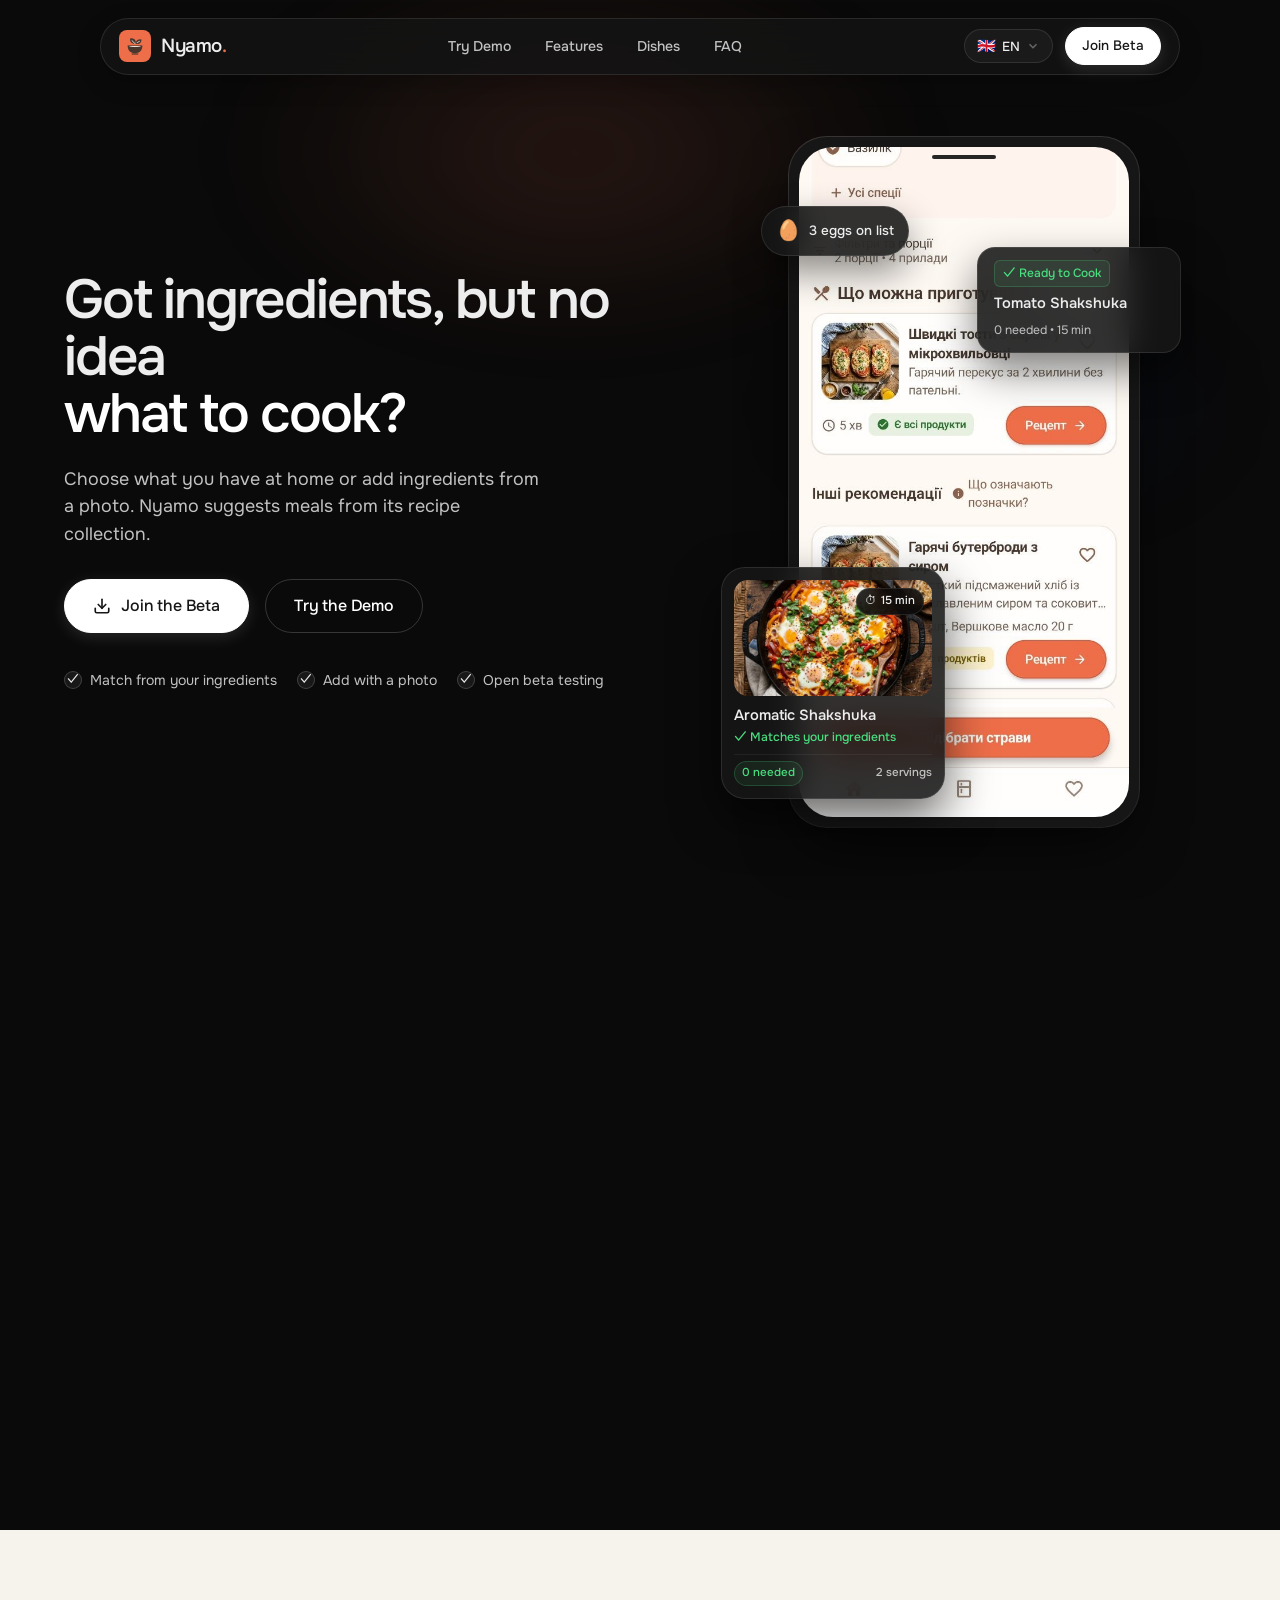
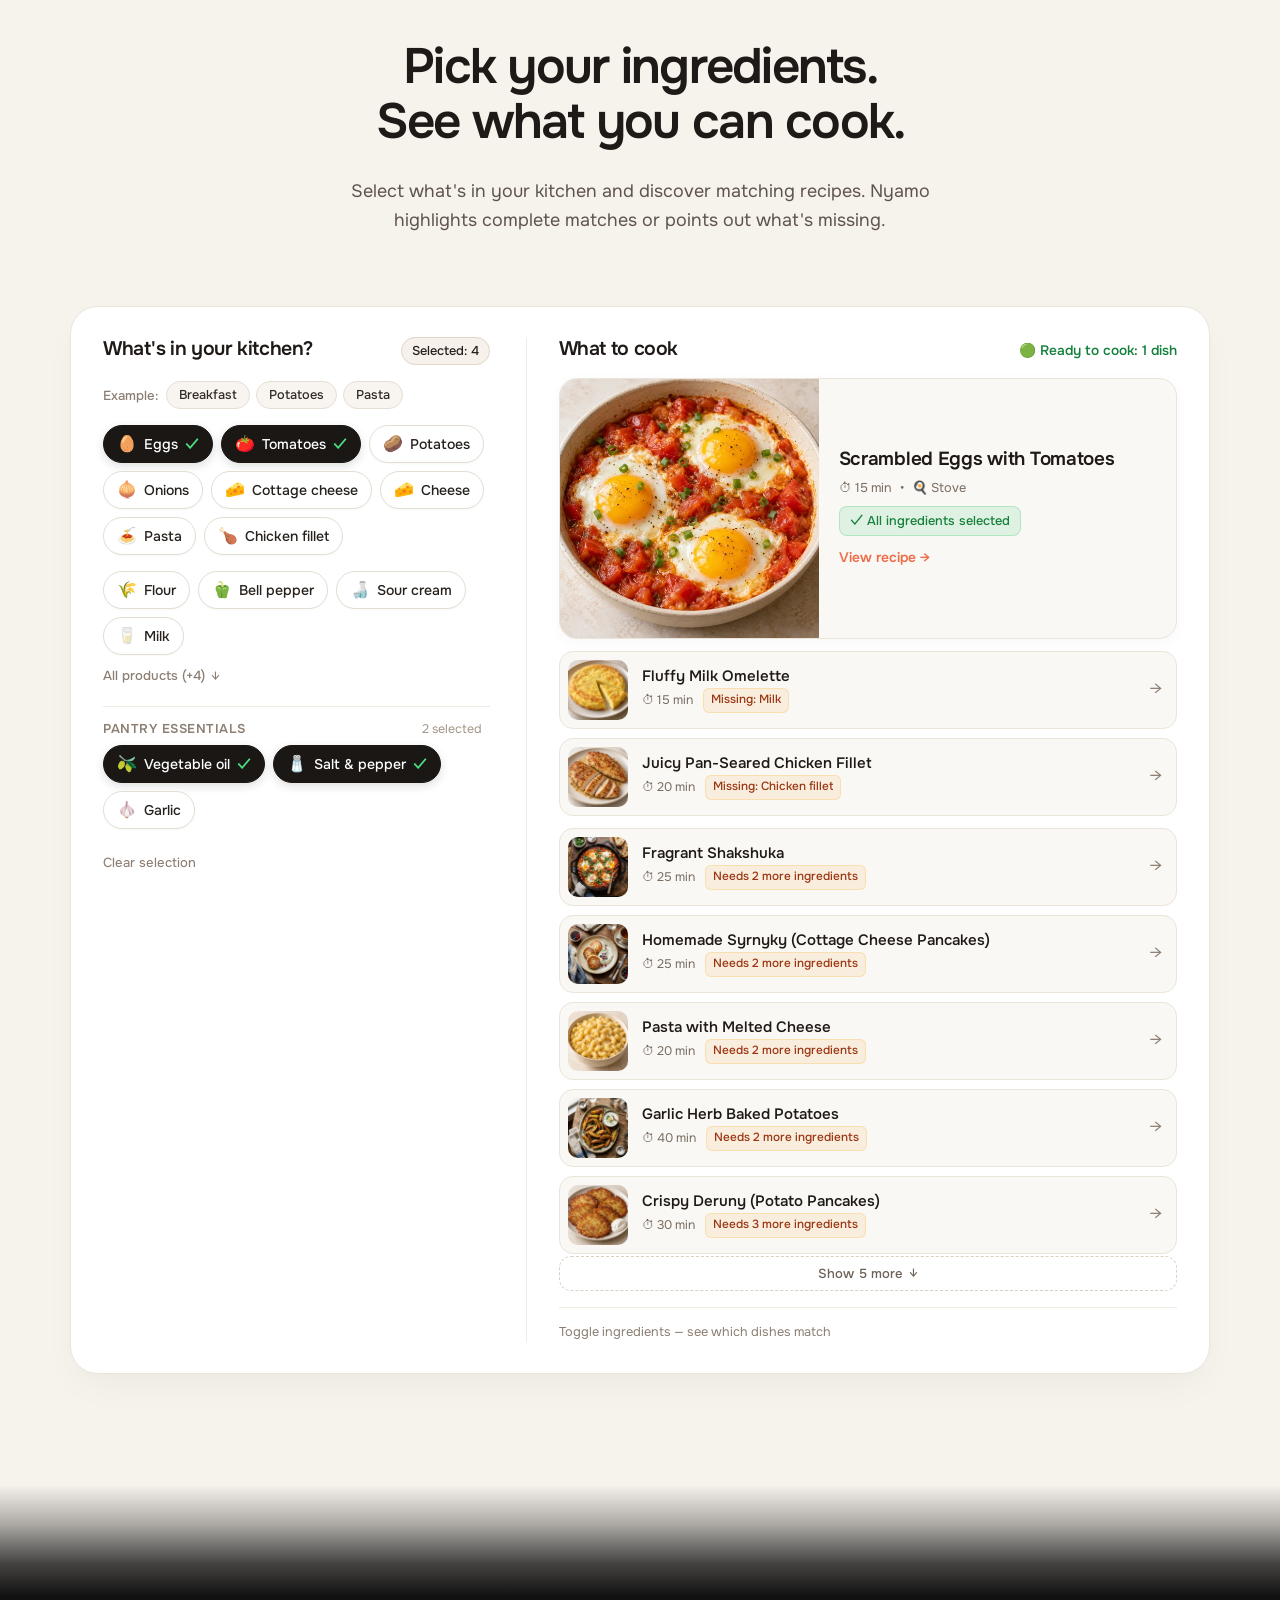
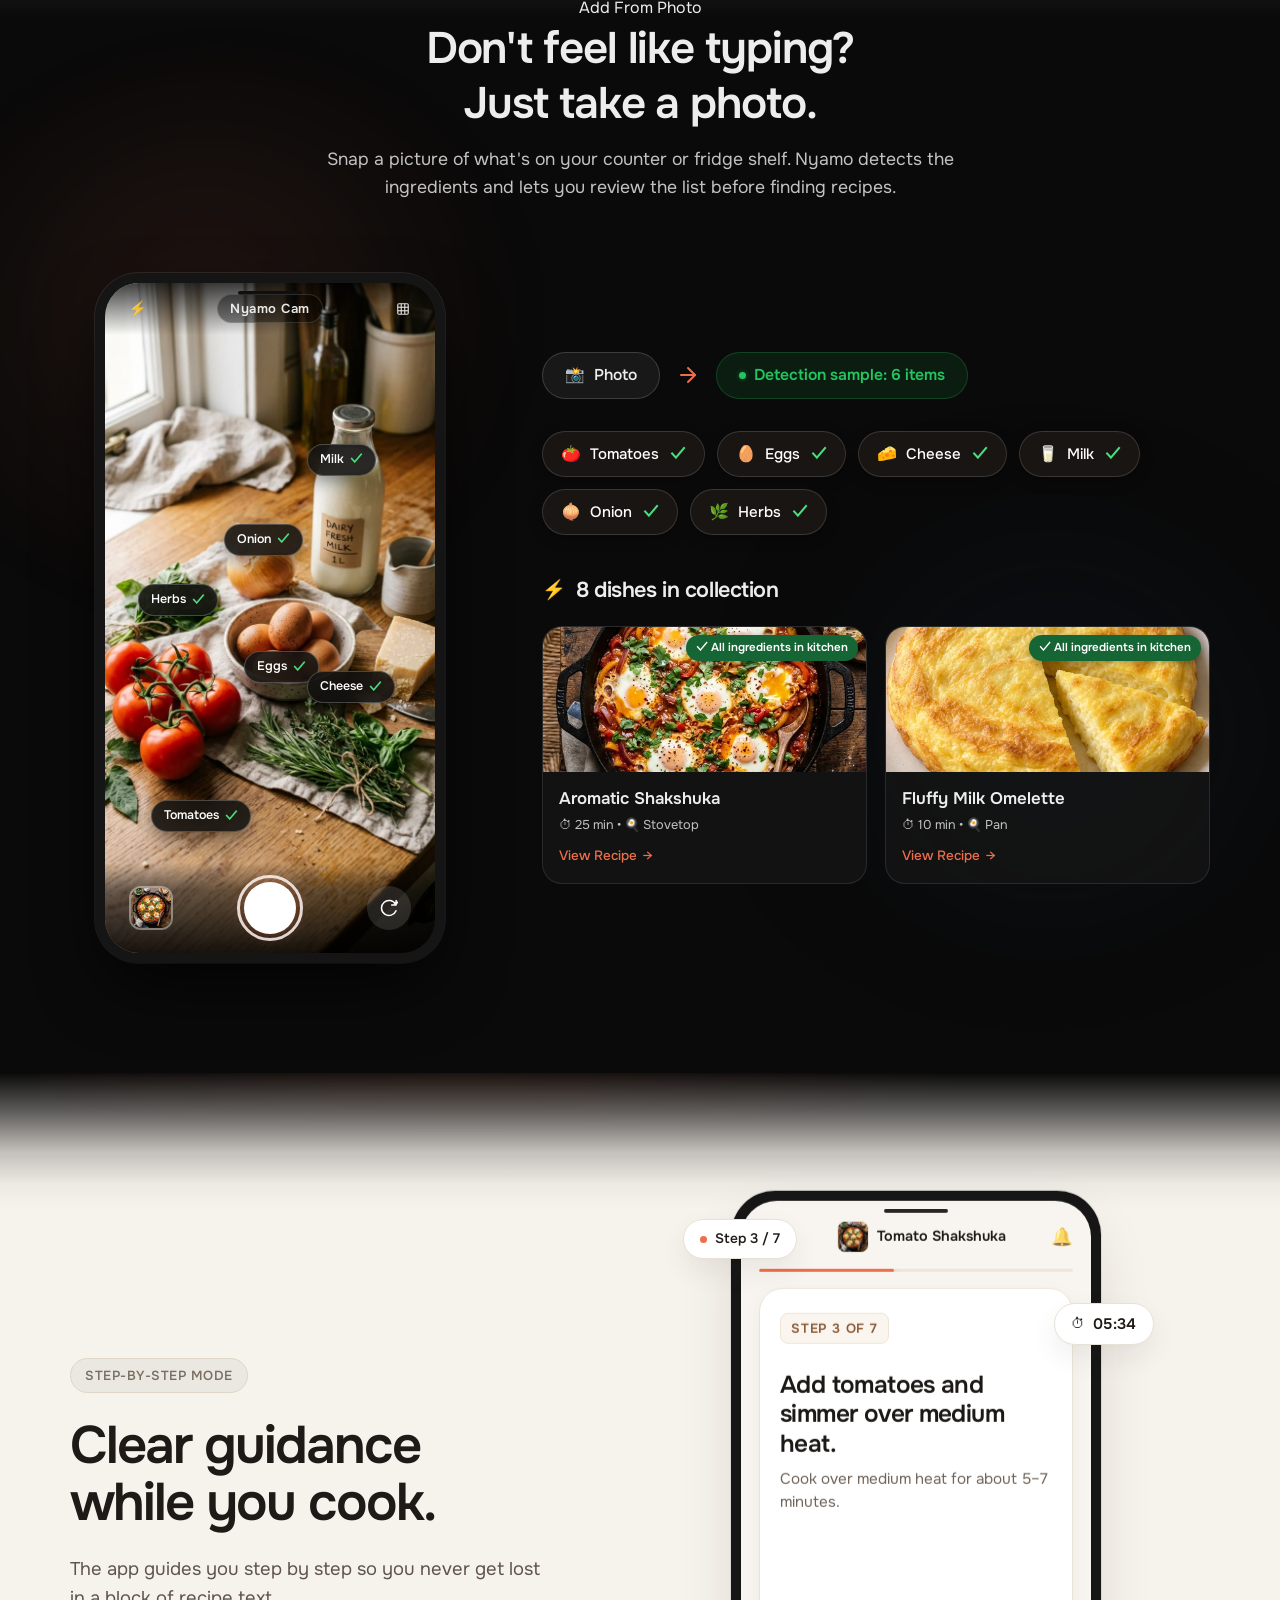
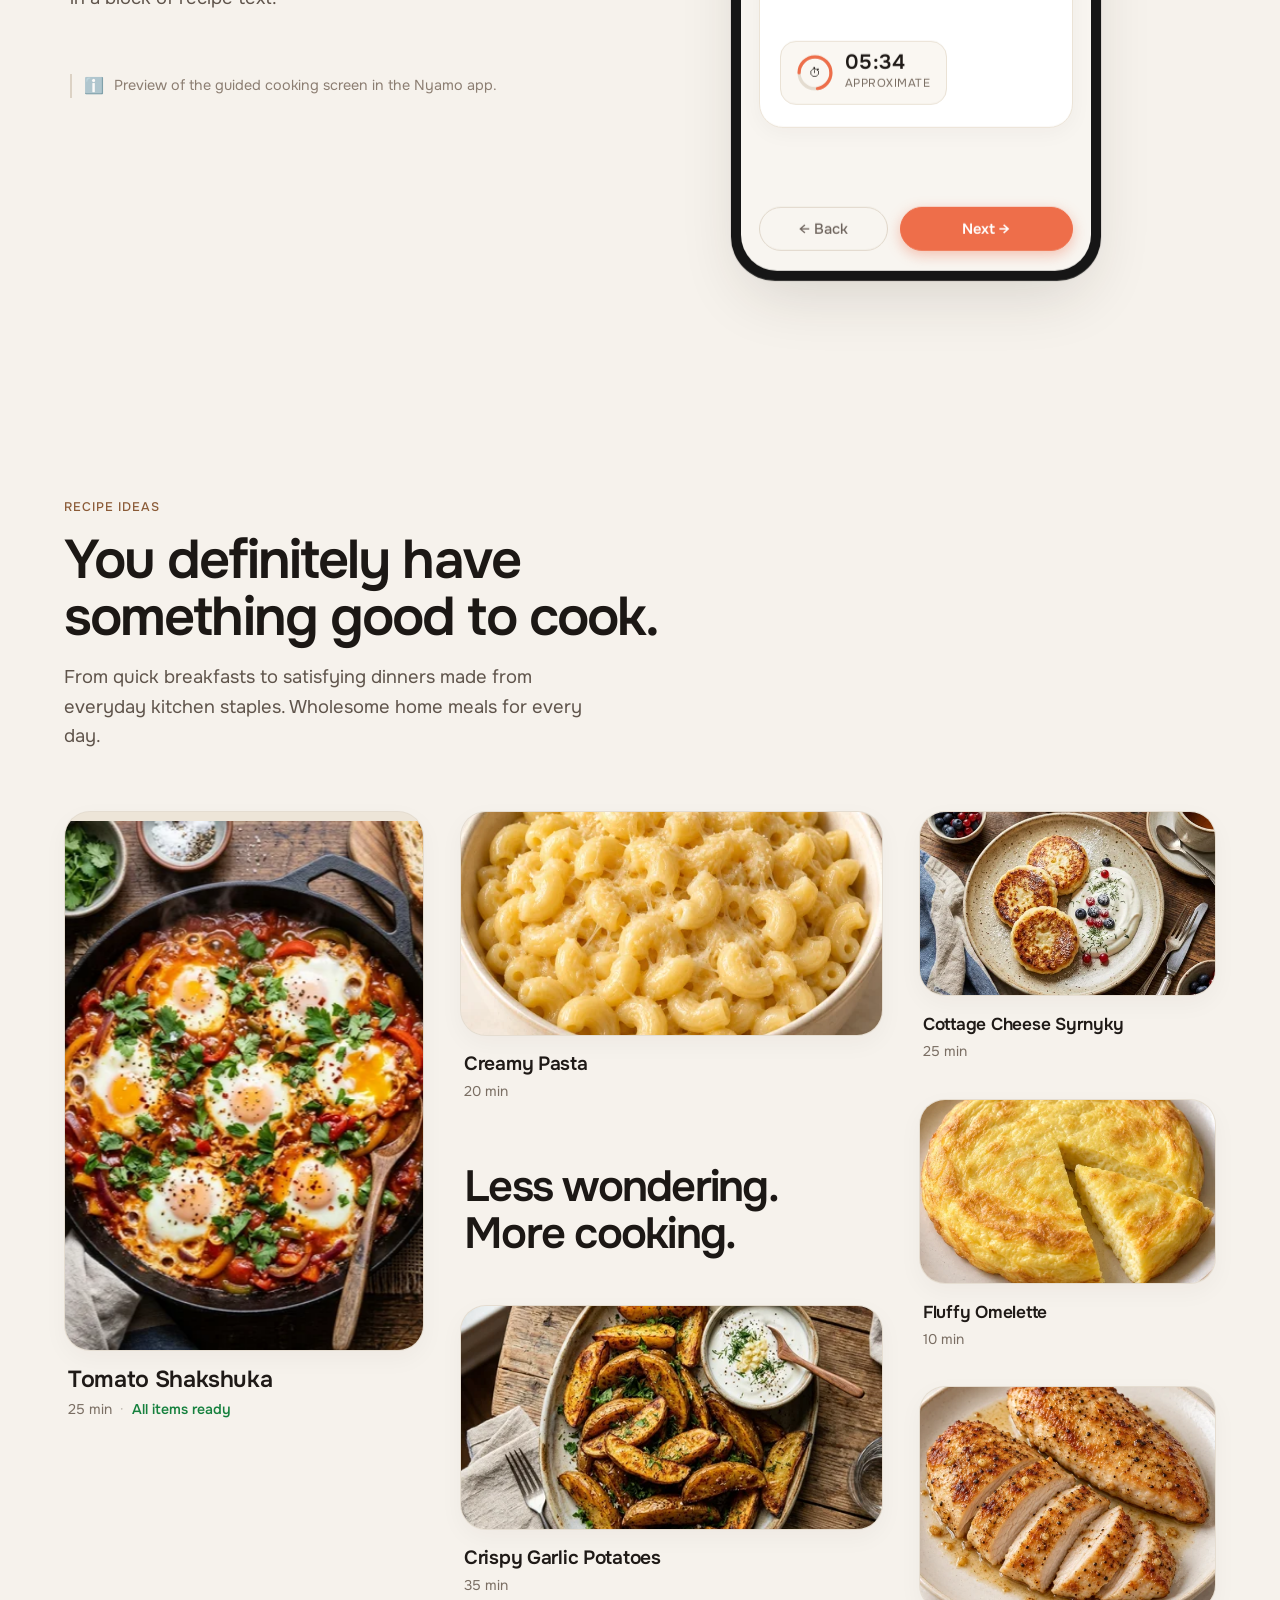
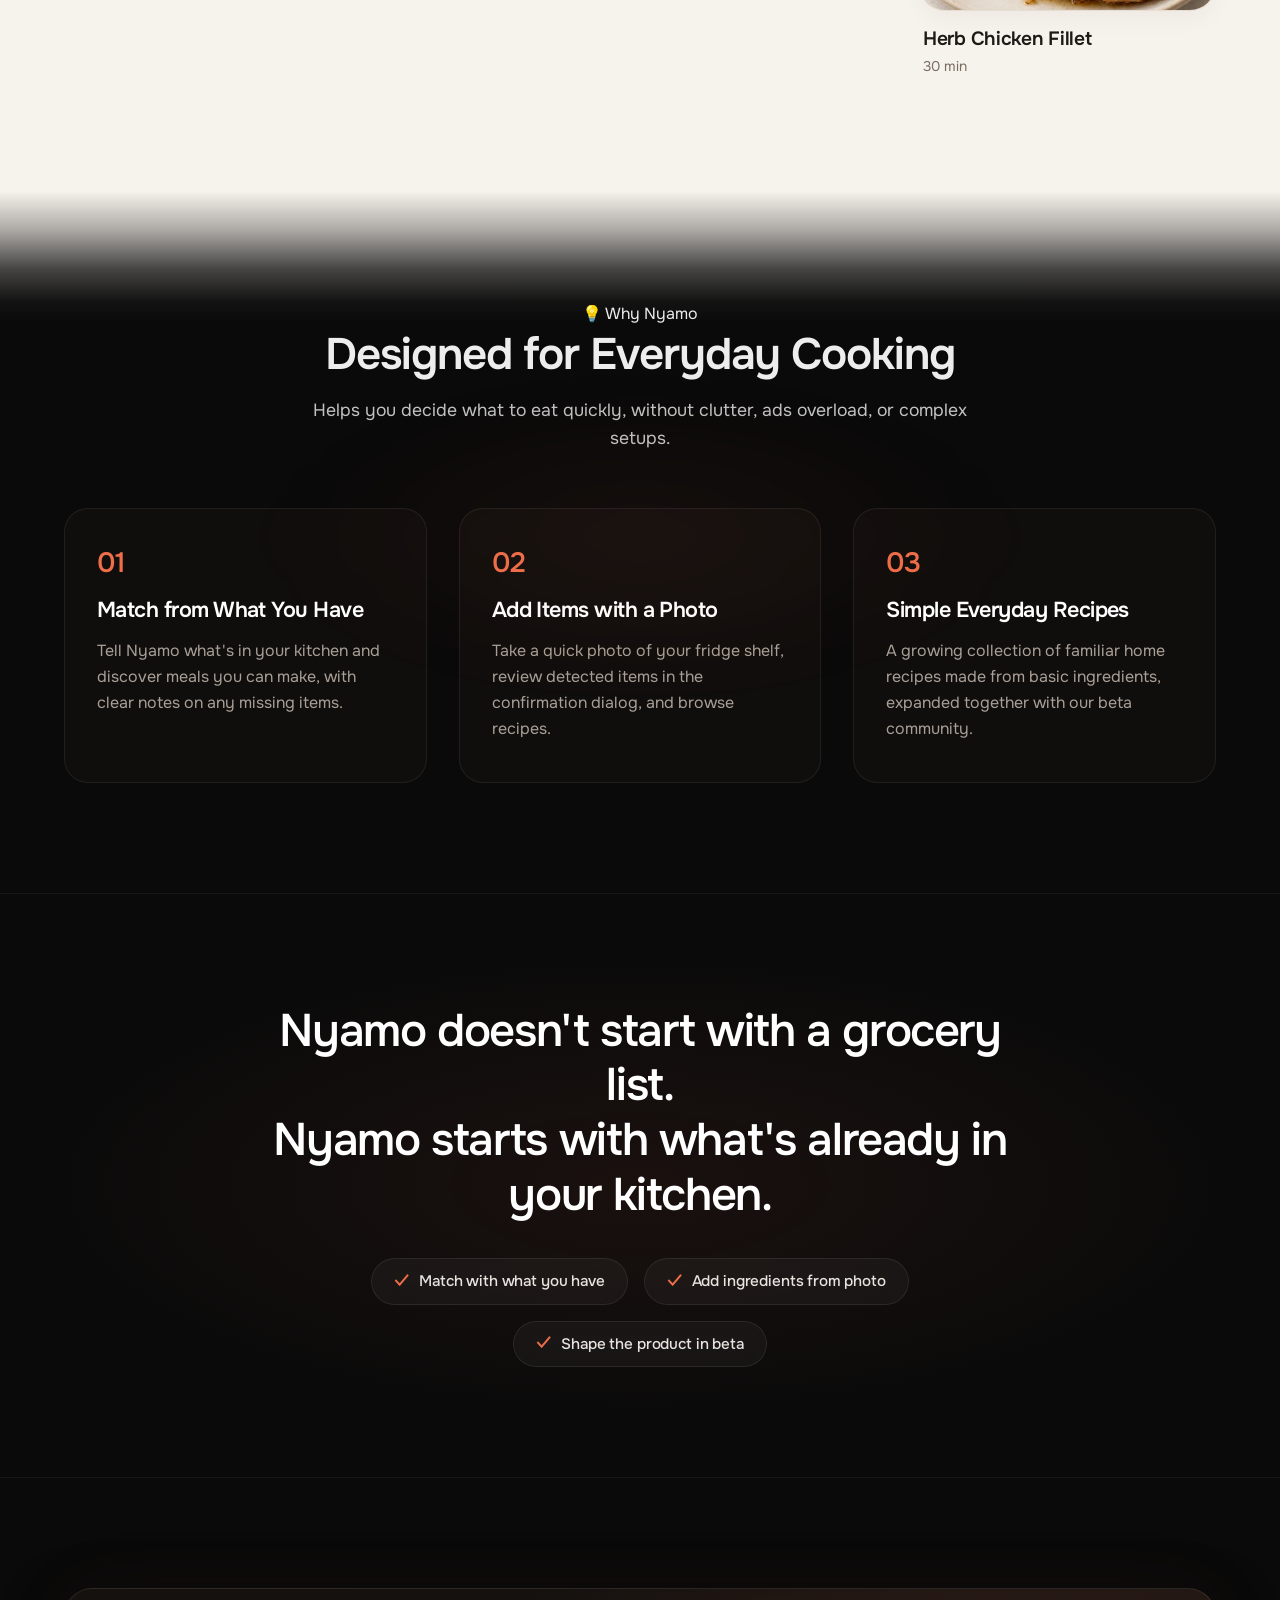
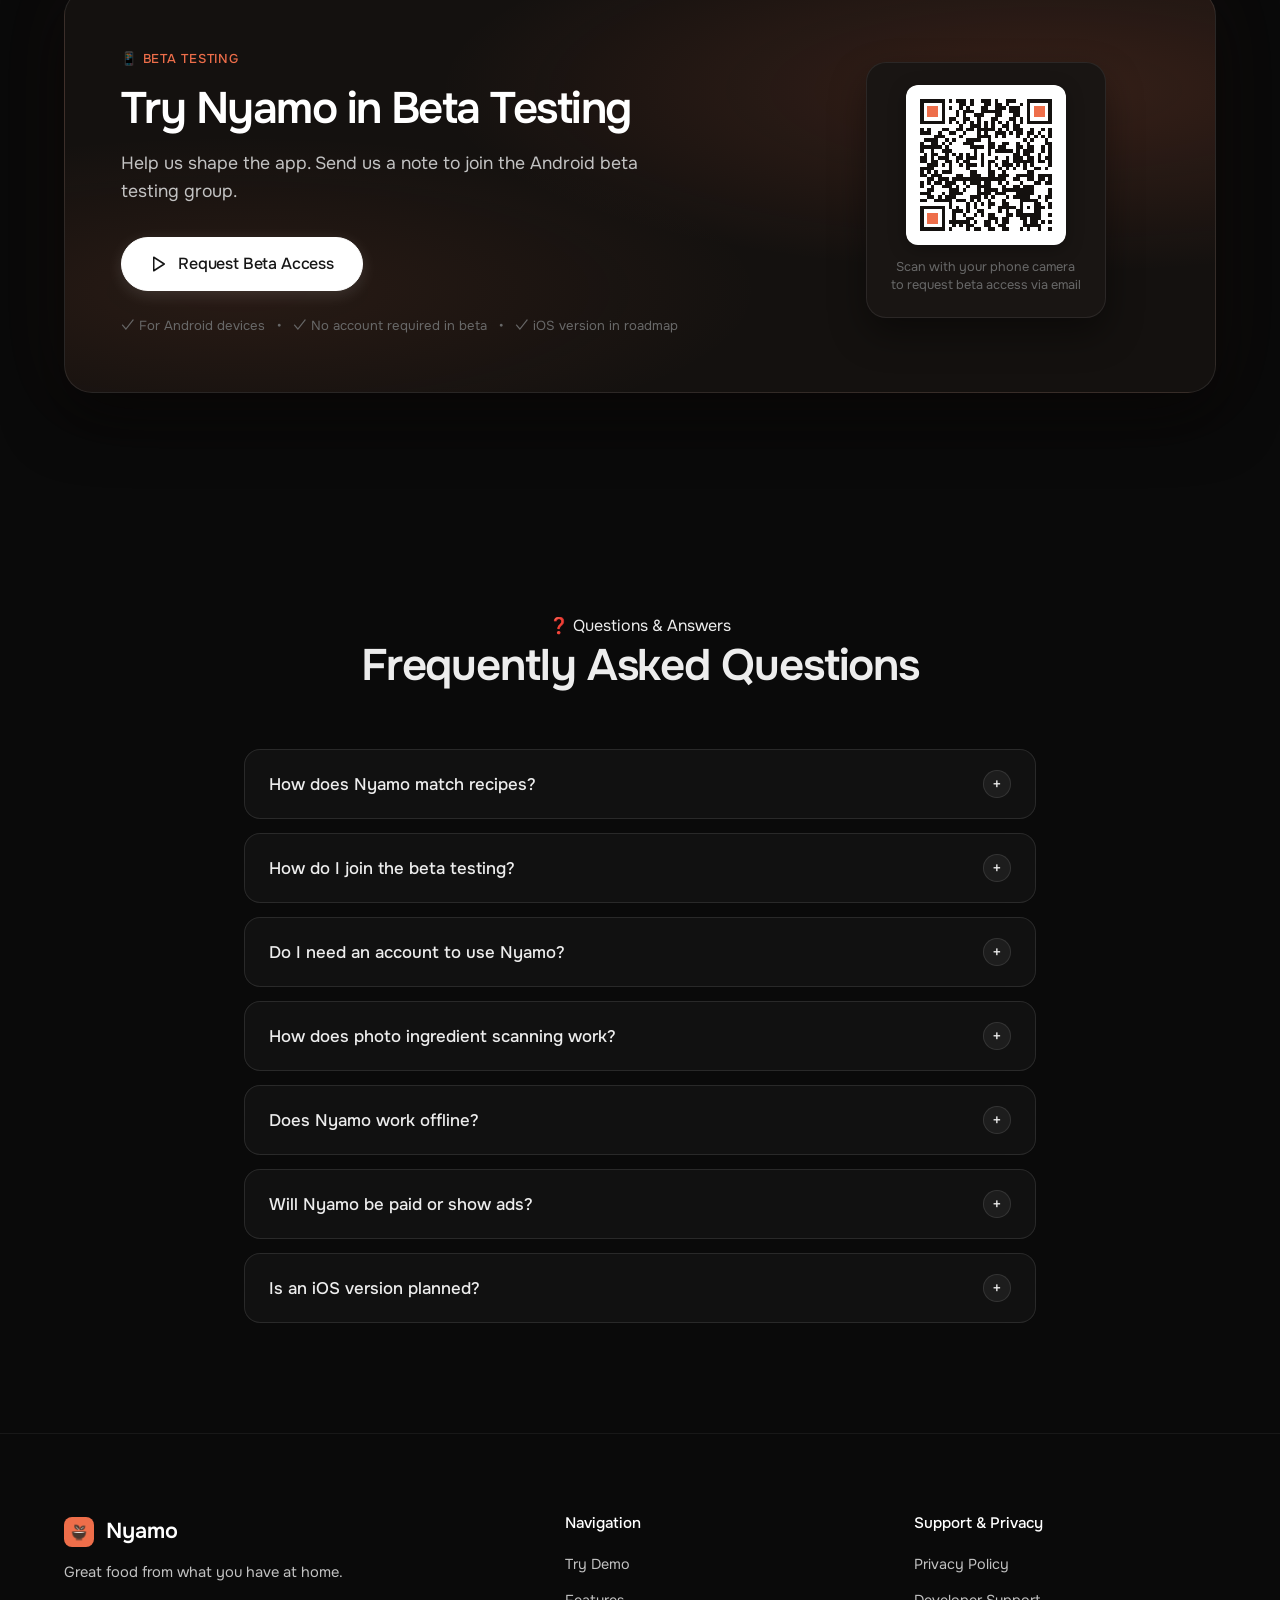
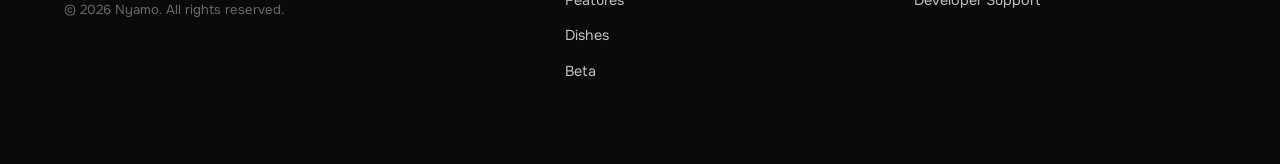
==== commit ce6829a6: "feat(landing): implement variant 2 hero content pinning with background shift" ====
--- a/index.html
+++ b/index.html
@@ -113,25 +113,23 @@
     </div>
   </header>
 
-  <!-- Dedicated Viewport-Fixed Background Stage Layer (Hero -> Demo Scroll Reveal) -->
-  <div class="fixed-stage-backdrop" id="heroDemoStage" aria-hidden="true">
-    <div class="stage-plane stage-plane--dark">
-      <div class="stage-glow-orb stage-glow-orb--warm"></div>
-      <div class="stage-glow-orb stage-glow-orb--cool"></div>
-    </div>
-    <div class="stage-plane stage-plane--cream" id="stageCreamPlane"></div>
-  </div>
-
   <main>
-    <!-- Hero Section -->
-    <section class="hero-section" id="hero">
-      <!-- Atmospheric Background Glow Layer (Parallax target) -->
-      <div class="scene-glow-layer hero-glow-layer" aria-hidden="true">
-        <div class="glow-orb glow-orb--warm"></div>
-        <div class="glow-orb glow-orb--cool"></div>
-      </div>
-
-      <div class="container hero-grid">
+    <!-- Hero Pinned Wrapper (Controlled scroll distance for background transition) -->
+    <div class="hero-pinned-wrapper" id="heroPinnedWrapper">
+      <!-- Hero Section (Sticky during transition) -->
+      <section class="hero-section" id="hero">
+        <!-- Local Background Stage Layers (Dark Base + Cream Transition Layer) -->
+        <div class="hero-stage-bg" aria-hidden="true">
+          <div class="hero-bg-dark">
+            <div class="scene-glow-layer hero-glow-layer">
+              <div class="glow-orb glow-orb--warm"></div>
+              <div class="glow-orb glow-orb--cool"></div>
+            </div>
+          </div>
+          <div class="hero-bg-cream" id="heroBgCream"></div>
+        </div>
+
+        <div class="container hero-grid">
         <div class="hero-content">
           <h1 class="hero-title" data-i18n="hero.title">
             Є продукти, але не знаєш,<br>
@@ -222,6 +220,7 @@
         </div>
       </div>
     </section>
+  </div>
 
     <!-- Interactive Ingredient Playground Section (Warm Cream Canvas) -->
     <section class="section playground-section" id="interactive-demo">
--- a/styles.css
+++ b/styles.css
@@ -1060,99 +1060,123 @@
 }
 
 /* ==========================================================================
-   VIEWPORT-FIXED STAGE BACKDROP (HERO -> DEMO SCROLL REVEAL)
-   Separate background layer: dark base plane + independently rising cream plane
+   VARIANT 2: HERO PINNED WRAPPER & BACKGROUND COLOR REVEAL
+   Controlled scroll travel distance (~70vh) with stationary pinned hero content
    ========================================================================== */
-.fixed-stage-backdrop {
-  position: fixed;
-  inset: 0;
-  width: 100vw;
-  height: 100vh;
-  height: 100dvh;
-  pointer-events: none;
-  z-index: 0;
-  overflow: hidden;
-  display: none;
-}
-
-.js-stage-active .fixed-stage-backdrop {
-  display: block;
-}
-
-.stage-plane {
+.hero-pinned-wrapper {
+  position: relative;
+  width: 100%;
+}
+
+@media (min-width: 769px) {
+  .js-pinned-active .hero-pinned-wrapper {
+    /* 100vh visible scene + 70vh pinning travel distance */
+    height: calc(100vh + 70vh);
+    height: calc(100dvh + 70dvh);
+  }
+
+  .js-pinned-active #hero.hero-section {
+    position: sticky;
+    top: 0;
+    height: 100vh;
+    height: 100dvh;
+    width: 100%;
+    overflow: hidden;
+    z-index: 1;
+  }
+}
+
+/* Local Background Canvas Layers inside #hero */
+.hero-stage-bg {
   position: absolute;
   inset: 0;
   width: 100%;
   height: 100%;
   pointer-events: none;
-}
-
-.stage-plane--dark {
+  overflow: hidden;
+  z-index: 1;
+}
+
+.hero-bg-dark {
+  position: absolute;
+  inset: 0;
   background-color: #0a0a0a;
   z-index: 1;
 }
 
-.stage-glow-orb {
+.hero-bg-cream {
   position: absolute;
-  border-radius: 50%;
-  pointer-events: none;
-  opacity: 0.88;
-  filter: blur(55px);
-}
-
-.stage-glow-orb--warm {
-  top: -10%;
-  left: 15%;
-  width: min(850px, 70vw);
-  height: min(650px, 60vh);
-  background: radial-gradient(ellipse 65% 55% at 45% 45%, rgba(238, 110, 74, 0.16) 0%, rgba(238, 110, 74, 0.03) 50%, transparent 70%);
-}
-
-.stage-glow-orb--cool {
-  top: 20%;
-  right: -5%;
-  width: min(750px, 60vw);
-  height: min(580px, 50vh);
-  background: radial-gradient(ellipse 60% 50% at 55% 50%, rgba(37, 99, 235, 0.08) 0%, rgba(37, 99, 235, 0.015) 45%, transparent 70%);
-  filter: blur(60px);
-}
-
-.stage-plane--cream {
+  inset: 0;
   background-color: #F6F2EC;
   z-index: 2;
-  will-change: transform;
-  transform: translate3d(0, calc(100% + 40px), 0);
-}
-
-.stage-plane--cream::before {
-  content: '';
-  position: absolute;
-  bottom: 100%;
-  left: 0;
-  right: 0;
-  height: 40px;
-  background: linear-gradient(180deg, 
-    transparent 0%, 
-    rgba(246, 242, 236, 0.15) 25%, 
-    rgba(246, 242, 236, 0.55) 65%, 
-    rgba(246, 242, 236, 0.90) 90%, 
-    #F6F2EC 100%
-  );
-  pointer-events: none;
-}
-
-/* When stage reveal is active: Hero and Demo become transparent to reveal the stage */
-.js-stage-active #hero.hero-section,
-.js-stage-active .hero-section {
-  background-color: transparent;
-}
-
-.js-stage-active .hero-glow-layer {
-  display: none;
-}
-
-.js-stage-active .playground-section {
-  background-color: transparent;
+  opacity: var(--hero-cream-opacity, 0);
+  will-change: opacity;
+}
+
+/* Pause floating animation in Hero during pinning experiment so content is 100% stationary */
+.js-pinned-active .hero-food-plate,
+.js-pinned-active .floating-pill-compact,
+.js-pinned-active .floating-card-status {
+  animation: none !important;
+}
+
+/* ==========================================================================
+   DYNAMIC CONTRAST ADAPTATION DURING HERO BACKGROUND TRANSITION
+   High-contrast flip when P >= 0.45, preserving 100% legibility
+   ========================================================================== */
+.js-pinned-active #hero .hero-title,
+.js-pinned-active #hero .hero-title .text-highlight,
+.js-pinned-active #hero .hero-subtitle,
+.js-pinned-active #hero .hero-trust-row .trust-pill,
+.js-pinned-active #hero .hero-cta-group .btn-primary,
+.js-pinned-active #hero .hero-cta-group .btn-secondary {
+  transition: color 0.22s cubic-bezier(0.16, 1, 0.3, 1),
+              background-color 0.22s cubic-bezier(0.16, 1, 0.3, 1),
+              border-color 0.22s cubic-bezier(0.16, 1, 0.3, 1),
+              box-shadow 0.22s cubic-bezier(0.16, 1, 0.3, 1);
+}
+
+.js-pinned-active #hero.theme-light .hero-title,
+.js-pinned-active #hero.theme-light .hero-title .text-highlight {
+  color: #1F1A17 !important;
+}
+
+.js-pinned-active #hero.theme-light .hero-subtitle {
+  color: #5F544B !important;
+}
+
+.js-pinned-active #hero.theme-light .hero-trust-row .trust-pill {
+  background-color: rgba(31, 26, 23, 0.06) !important;
+  border-color: rgba(31, 26, 23, 0.14) !important;
+  color: #1F1A17 !important;
+  box-shadow: 0 2px 8px rgba(45, 35, 25, 0.04) !important;
+}
+
+.js-pinned-active #hero.theme-light .hero-cta-group .btn-primary {
+  background-color: #1F1A17 !important;
+  color: #FFFFFF !important;
+  border-color: #1F1A17 !important;
+  box-shadow: 0 4px 16px rgba(31, 26, 23, 0.22) !important;
+}
+
+.js-pinned-active #hero.theme-light .hero-cta-group .btn-primary:hover {
+  background-color: #38302B !important;
+  border-color: #38302B !important;
+}
+
+.js-pinned-active #hero.theme-light .hero-cta-group .btn-secondary {
+  color: #1F1A17 !important;
+  border-color: rgba(31, 26, 23, 0.32) !important;
+  background-color: transparent !important;
+}
+
+.js-pinned-active #hero.theme-light .hero-cta-group .btn-secondary:hover {
+  background-color: rgba(31, 26, 23, 0.06) !important;
+  border-color: rgba(31, 26, 23, 0.50) !important;
+}
+
+.js-pinned-active #hero.theme-light .hero-glow-layer {
+  opacity: 0 !important;
 }
 
 main,
@@ -4139,17 +4163,17 @@
     will-change: auto !important;
   }
 
-  .fixed-stage-backdrop {
+  .hero-pinned-wrapper {
+    height: auto !important;
+  }
+
+  .js-pinned-active #hero.hero-section {
+    position: static !important;
+    height: 100vh !important;
+  }
+
+  .hero-bg-cream {
     display: none !important;
-  }
-
-  .js-stage-active #hero.hero-section,
-  .js-stage-active .hero-section {
-    background-color: #0a0a0a !important;
-  }
-
-  .js-stage-active .playground-section {
-    background-color: #F6F2EC !important;
   }
 
   .camera-scan-line {
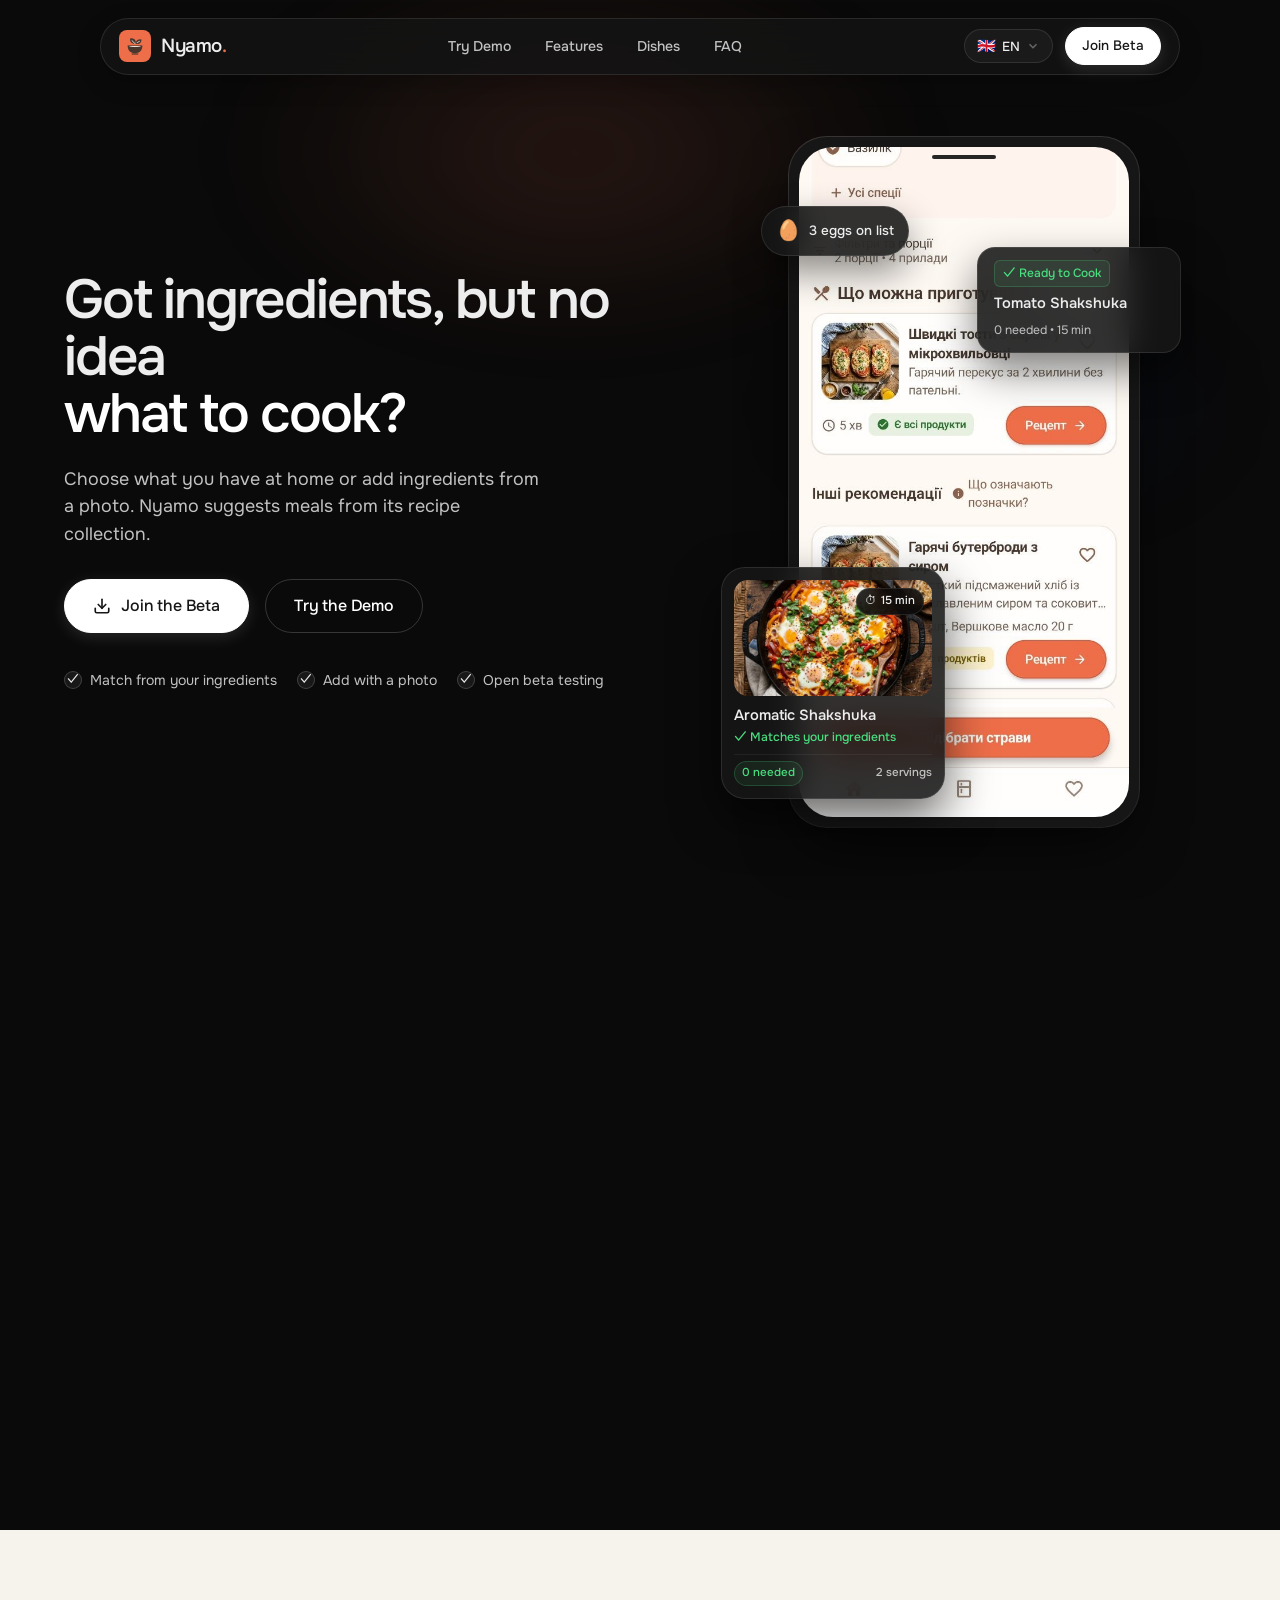
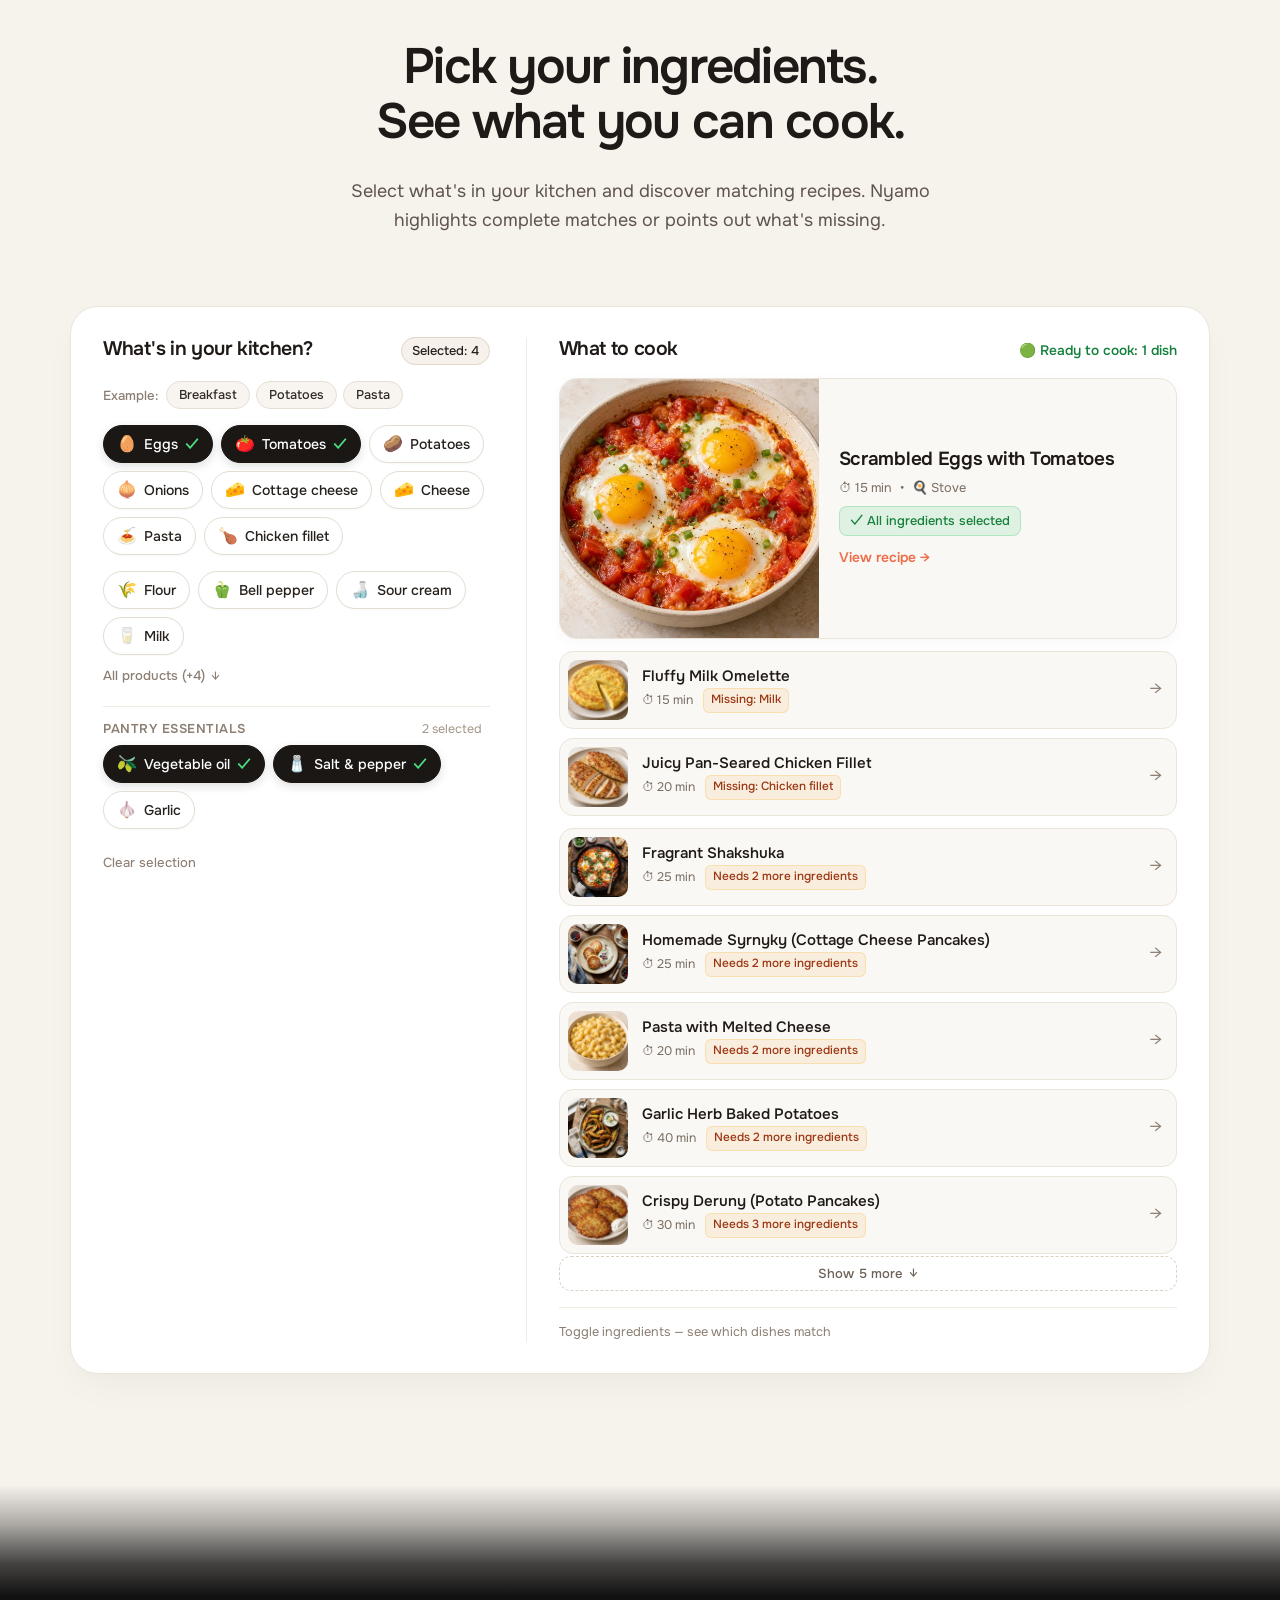
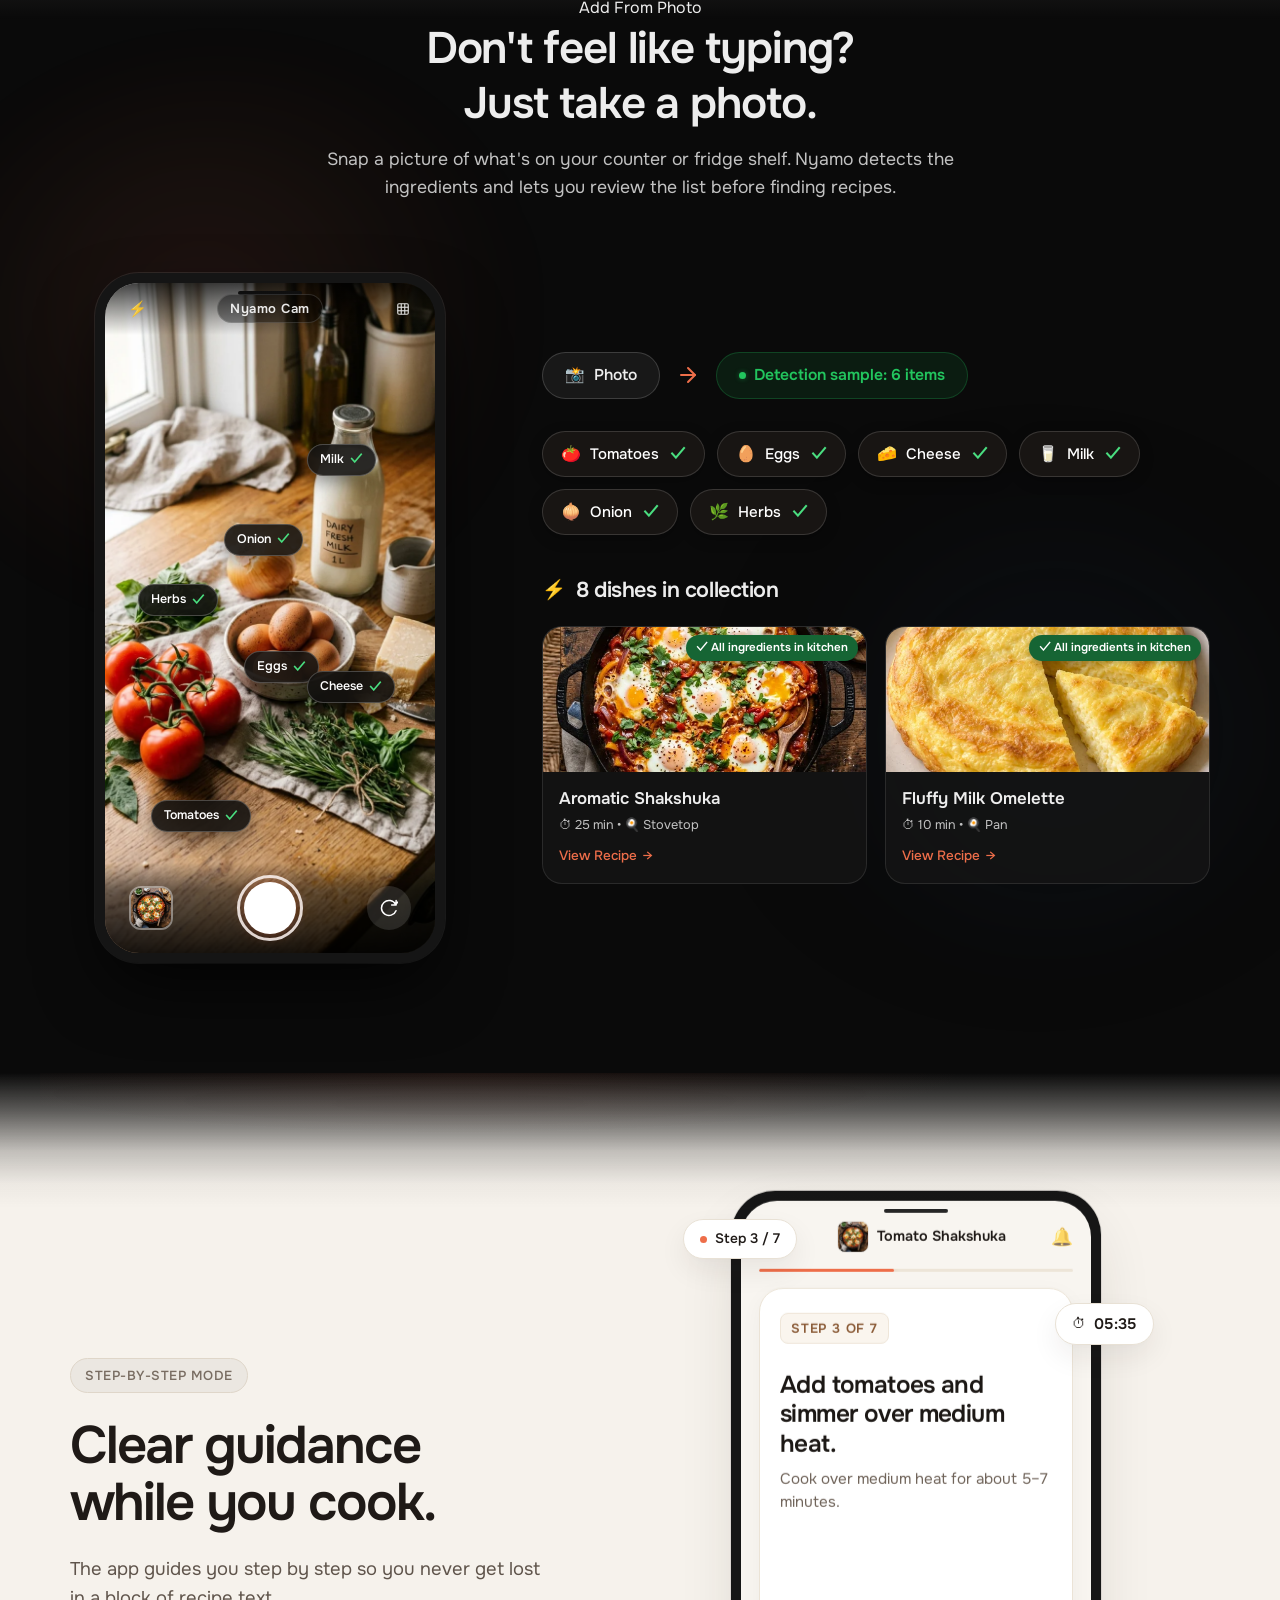
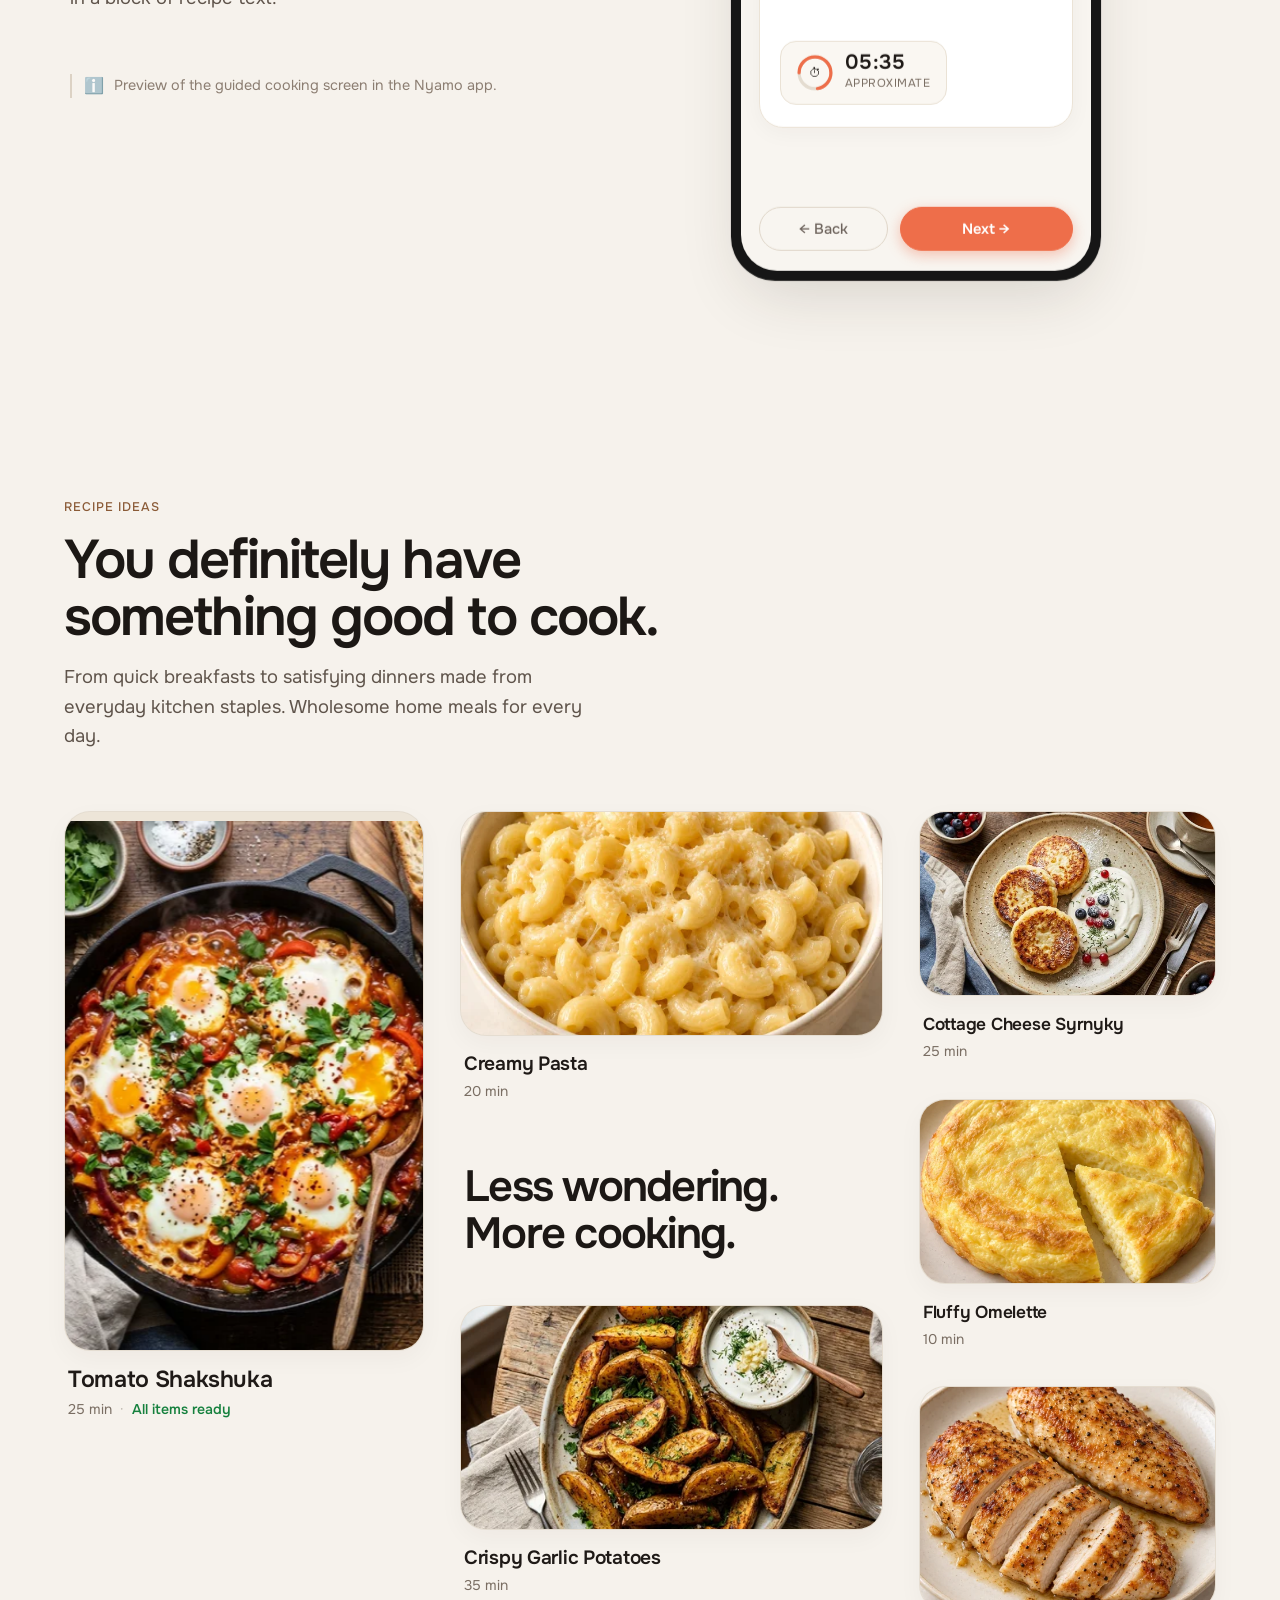
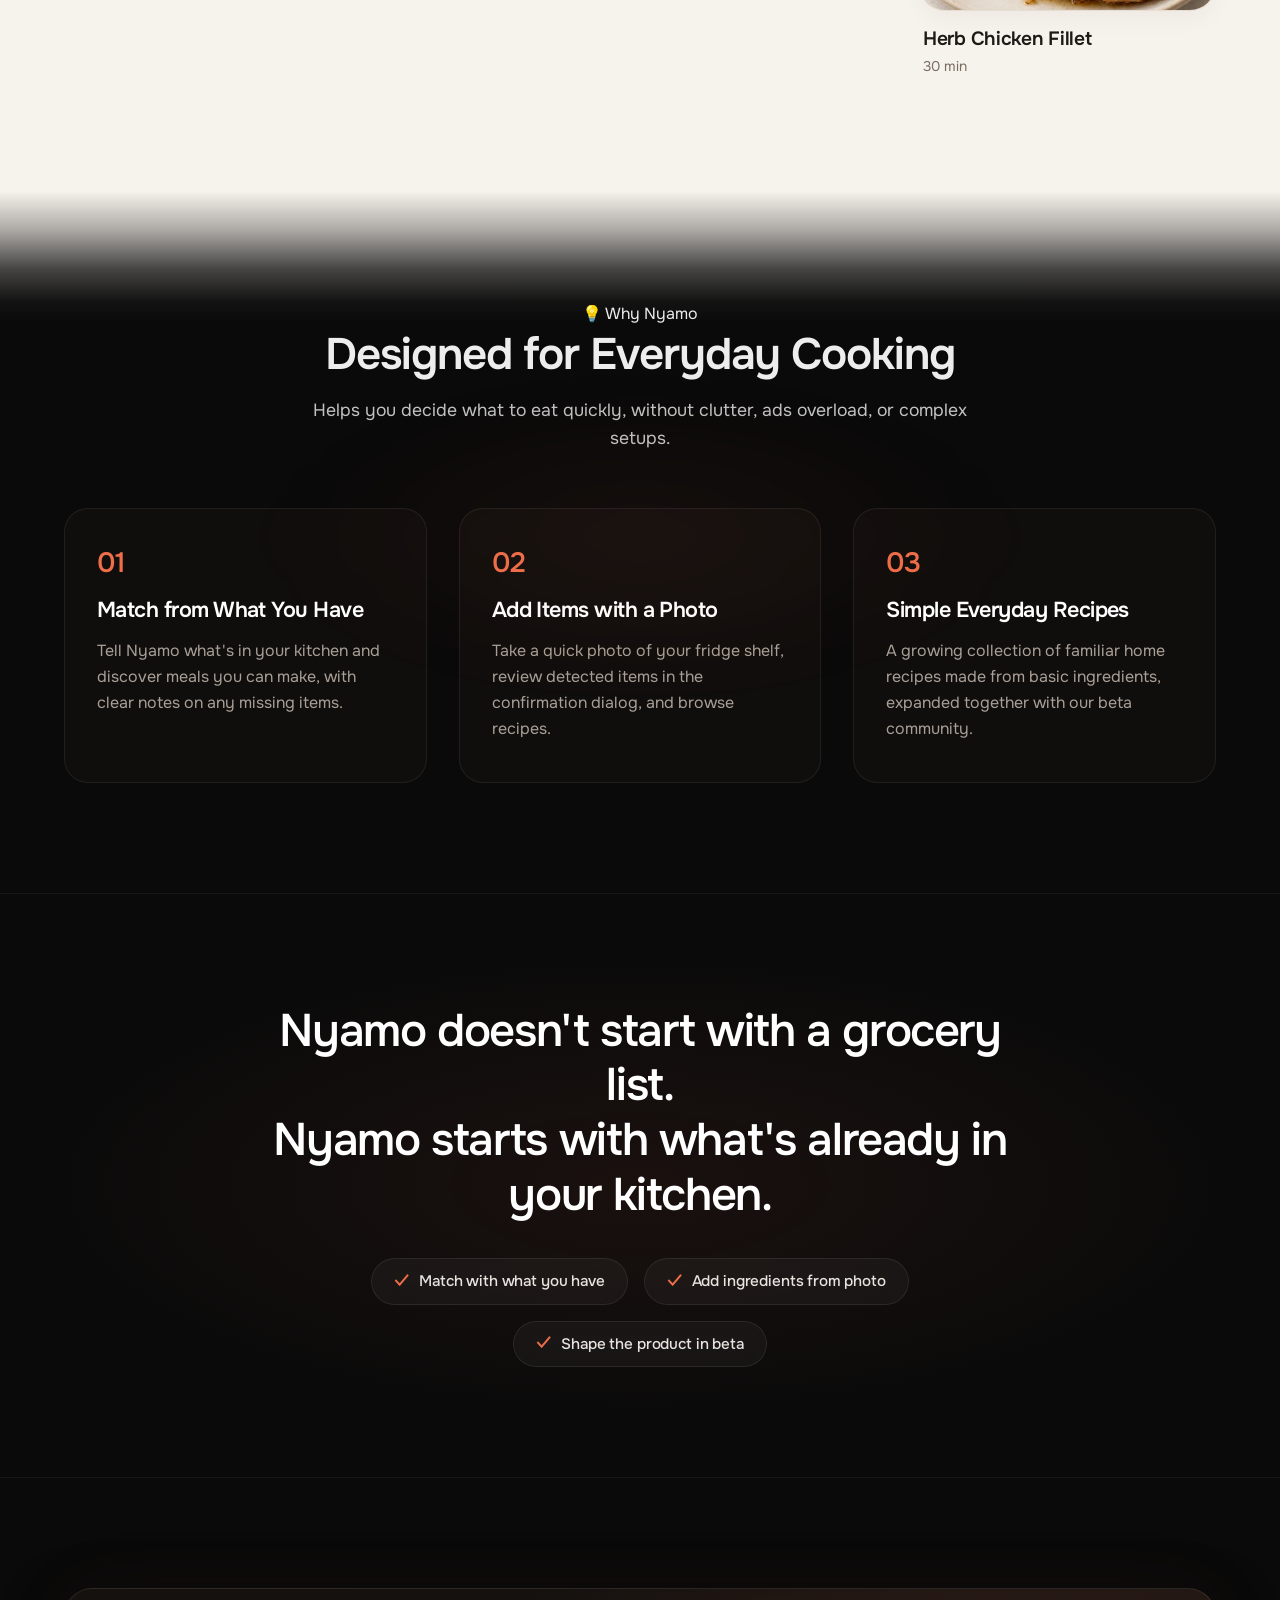
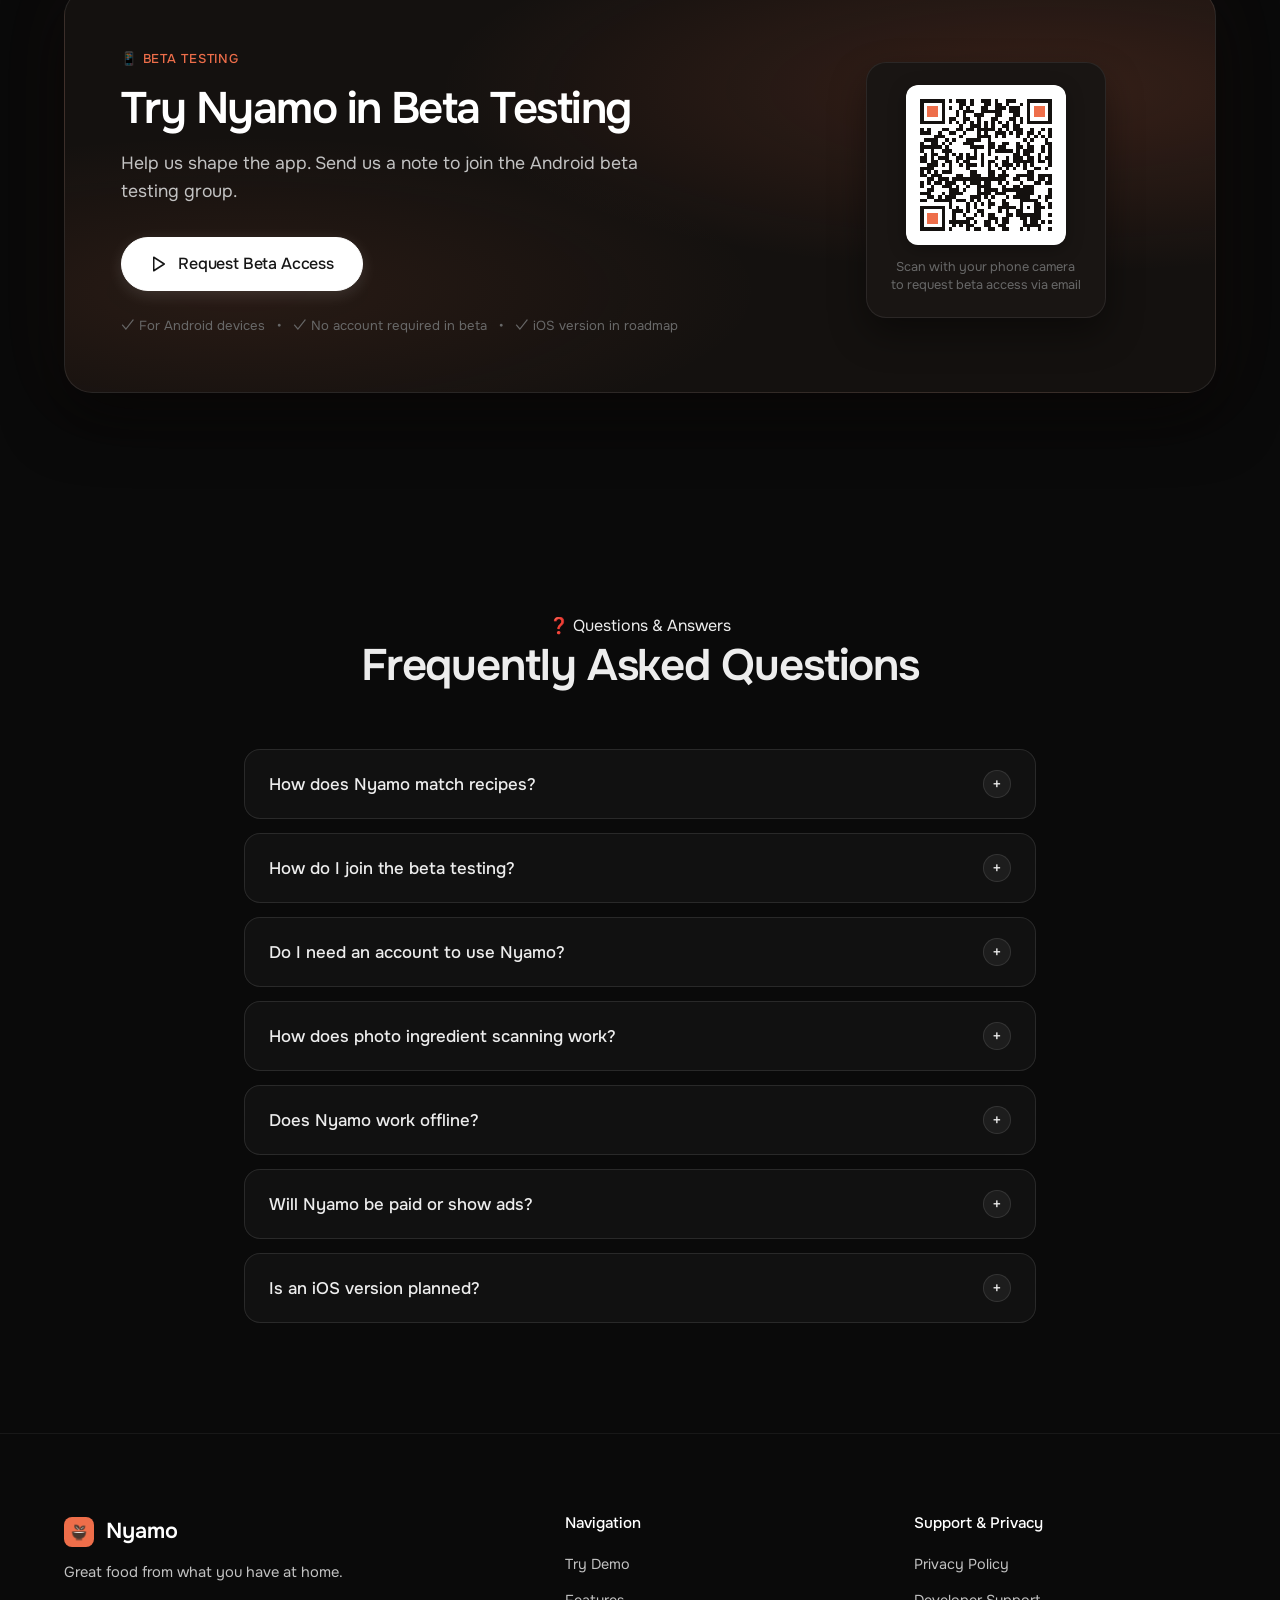
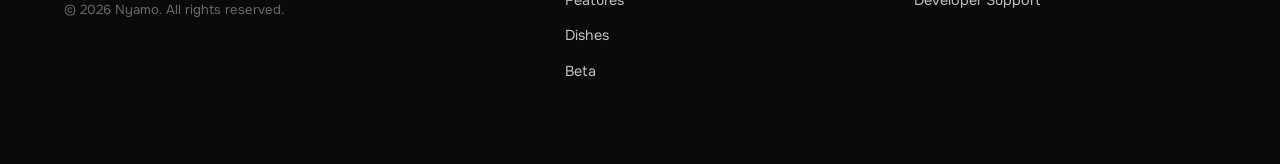
==== commit ac63d63c: "feat(landing): replace opacity fade with physical vertical scrolling background canvas" ====
--- a/index.html
+++ b/index.html
@@ -118,15 +118,18 @@
     <div class="hero-pinned-wrapper" id="heroPinnedWrapper">
       <!-- Hero Section (Sticky during transition) -->
       <section class="hero-section" id="hero">
-        <!-- Local Background Stage Layers (Dark Base + Cream Transition Layer) -->
+        <!-- Local Background Stage Canvas (Continuously scrolling from dark to cream) -->
         <div class="hero-stage-bg" aria-hidden="true">
-          <div class="hero-bg-dark">
-            <div class="scene-glow-layer hero-glow-layer">
-              <div class="glow-orb glow-orb--warm"></div>
-              <div class="glow-orb glow-orb--cool"></div>
-            </div>
-          </div>
-          <div class="hero-bg-cream" id="heroBgCream"></div>
+          <div class="hero-scroll-canvas" id="heroScrollCanvas">
+            <div class="canvas-segment canvas-segment--dark" id="heroBgDark">
+              <div class="scene-glow-layer hero-glow-layer">
+                <div class="glow-orb glow-orb--warm"></div>
+                <div class="glow-orb glow-orb--cool"></div>
+              </div>
+            </div>
+            <div class="canvas-segment canvas-segment--transition"></div>
+            <div class="canvas-segment canvas-segment--cream" id="heroBgCream"></div>
+          </div>
         </div>
 
         <div class="container hero-grid">
--- a/styles.css
+++ b/styles.css
@@ -1086,7 +1086,7 @@
   }
 }
 
-/* Local Background Canvas Layers inside #hero */
+/* Local Background Canvas Layers inside #hero (Continuous vertical scrolling canvas) */
 .hero-stage-bg {
   position: absolute;
   inset: 0;
@@ -1097,20 +1097,58 @@
   z-index: 1;
 }
 
-.hero-bg-dark {
+.hero-scroll-canvas {
   position: absolute;
-  inset: 0;
+  top: 0;
+  left: 0;
+  width: 100%;
+  display: flex;
+  flex-direction: column;
+  transform: translate3d(0, var(--hero-bg-scroll-y, 0px), 0);
+  will-change: transform;
+  pointer-events: none;
+}
+
+.canvas-segment--dark {
+  position: relative;
+  width: 100%;
+  height: 100vh;
+  height: 100dvh;
+  flex-shrink: 0;
   background-color: #0a0a0a;
-  z-index: 1;
-}
-
-.hero-bg-cream {
-  position: absolute;
-  inset: 0;
+}
+
+.canvas-segment--transition {
+  width: 100%;
+  height: 50vh;
+  height: 50dvh;
+  flex-shrink: 0;
+  background: linear-gradient(
+    to bottom,
+    #0a0a0a 0%,
+    #0d0c0b 10%,
+    #171513 22%,
+    #2d2723 36%,
+    #564d45 50%,
+    #8f8275 64%,
+    #c7beb4 78%,
+    #ebe4dc 90%,
+    #F6F2EC 100%
+  );
+}
+
+.canvas-segment--cream {
+  position: relative;
+  width: 100%;
+  height: 100vh;
+  height: 100dvh;
+  flex-shrink: 0;
   background-color: #F6F2EC;
-  z-index: 2;
-  opacity: var(--hero-cream-opacity, 0);
-  will-change: opacity;
+}
+
+.hero-glow-layer {
+  transition: opacity 0.3s ease;
+  opacity: calc(1 - var(--hero-theme-progress, 0));
 }
 
 /* Pause floating animation in Hero during pinning experiment so content is 100% stationary */
@@ -4172,6 +4210,12 @@
     height: 100vh !important;
   }
 
+  .hero-scroll-canvas {
+    transform: none !important;
+  }
+
+  .canvas-segment--transition,
+  .canvas-segment--cream,
   .hero-bg-cream {
     display: none !important;
   }
